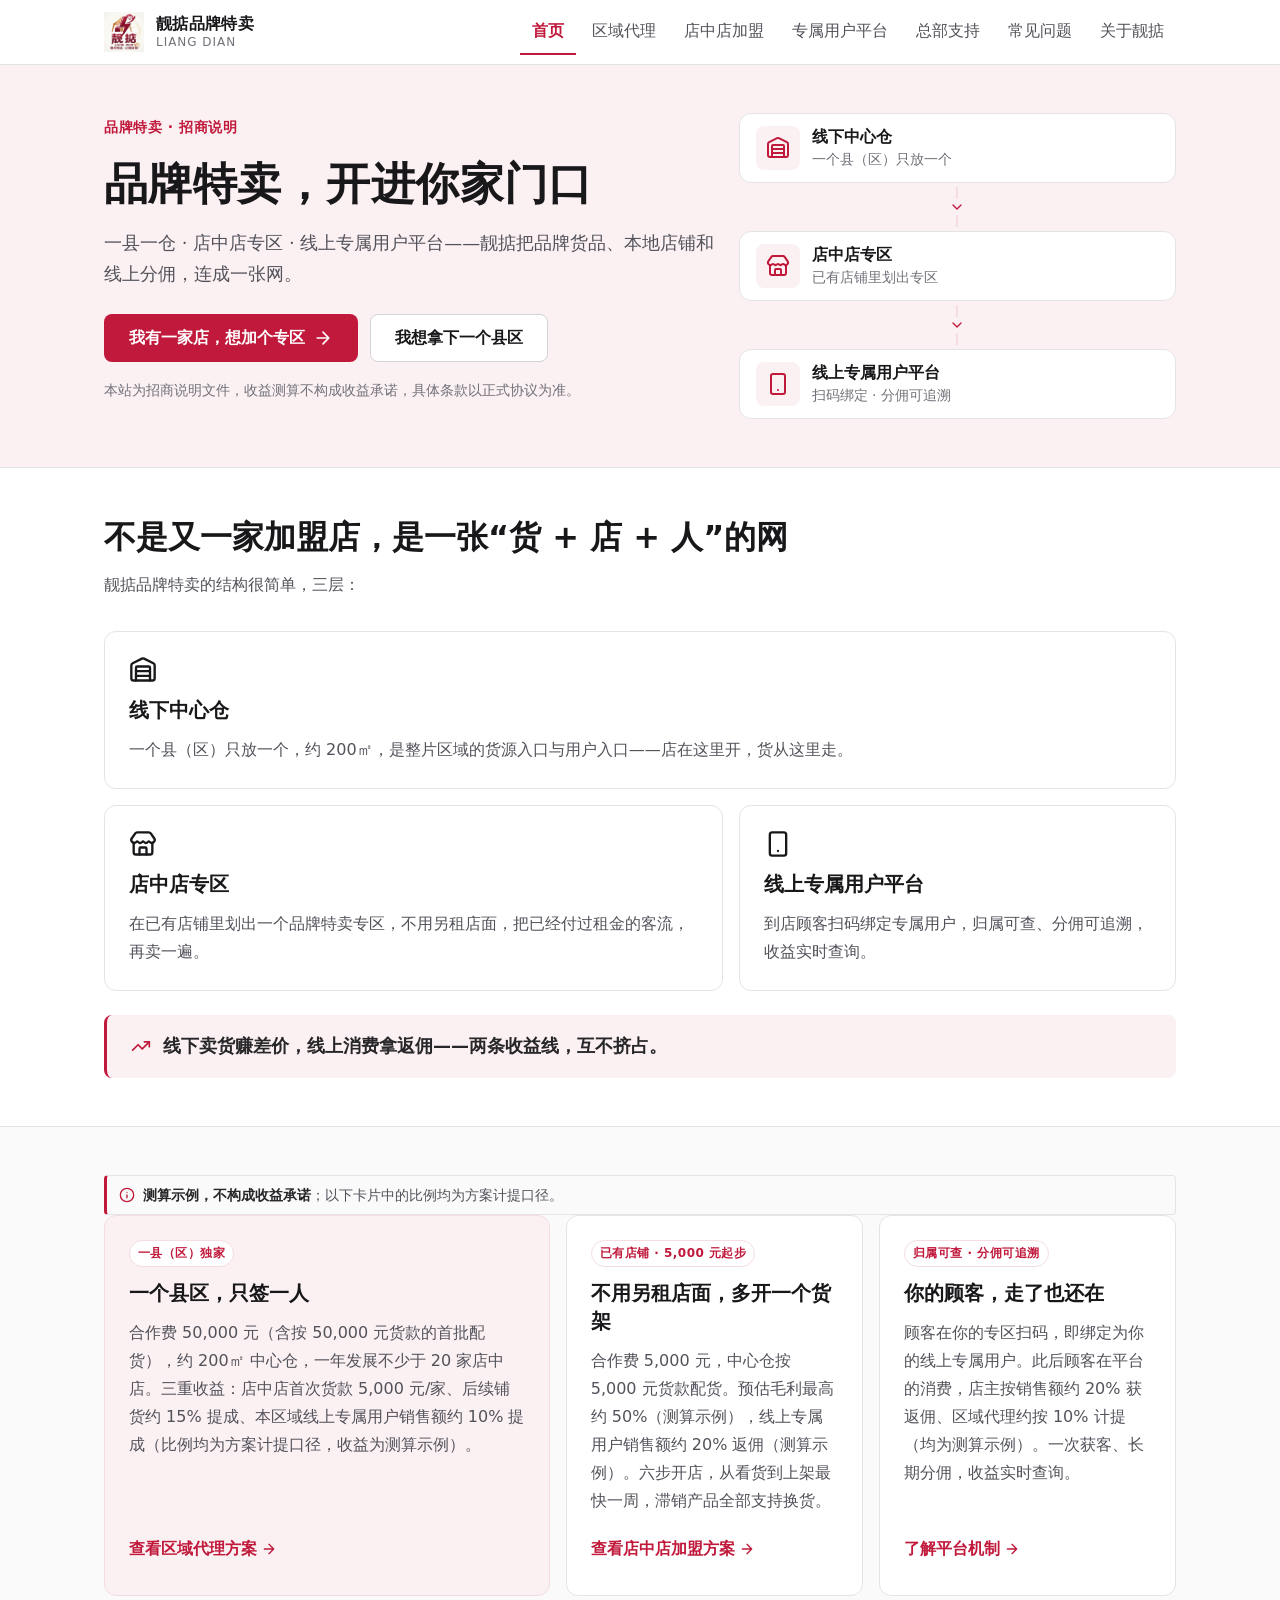
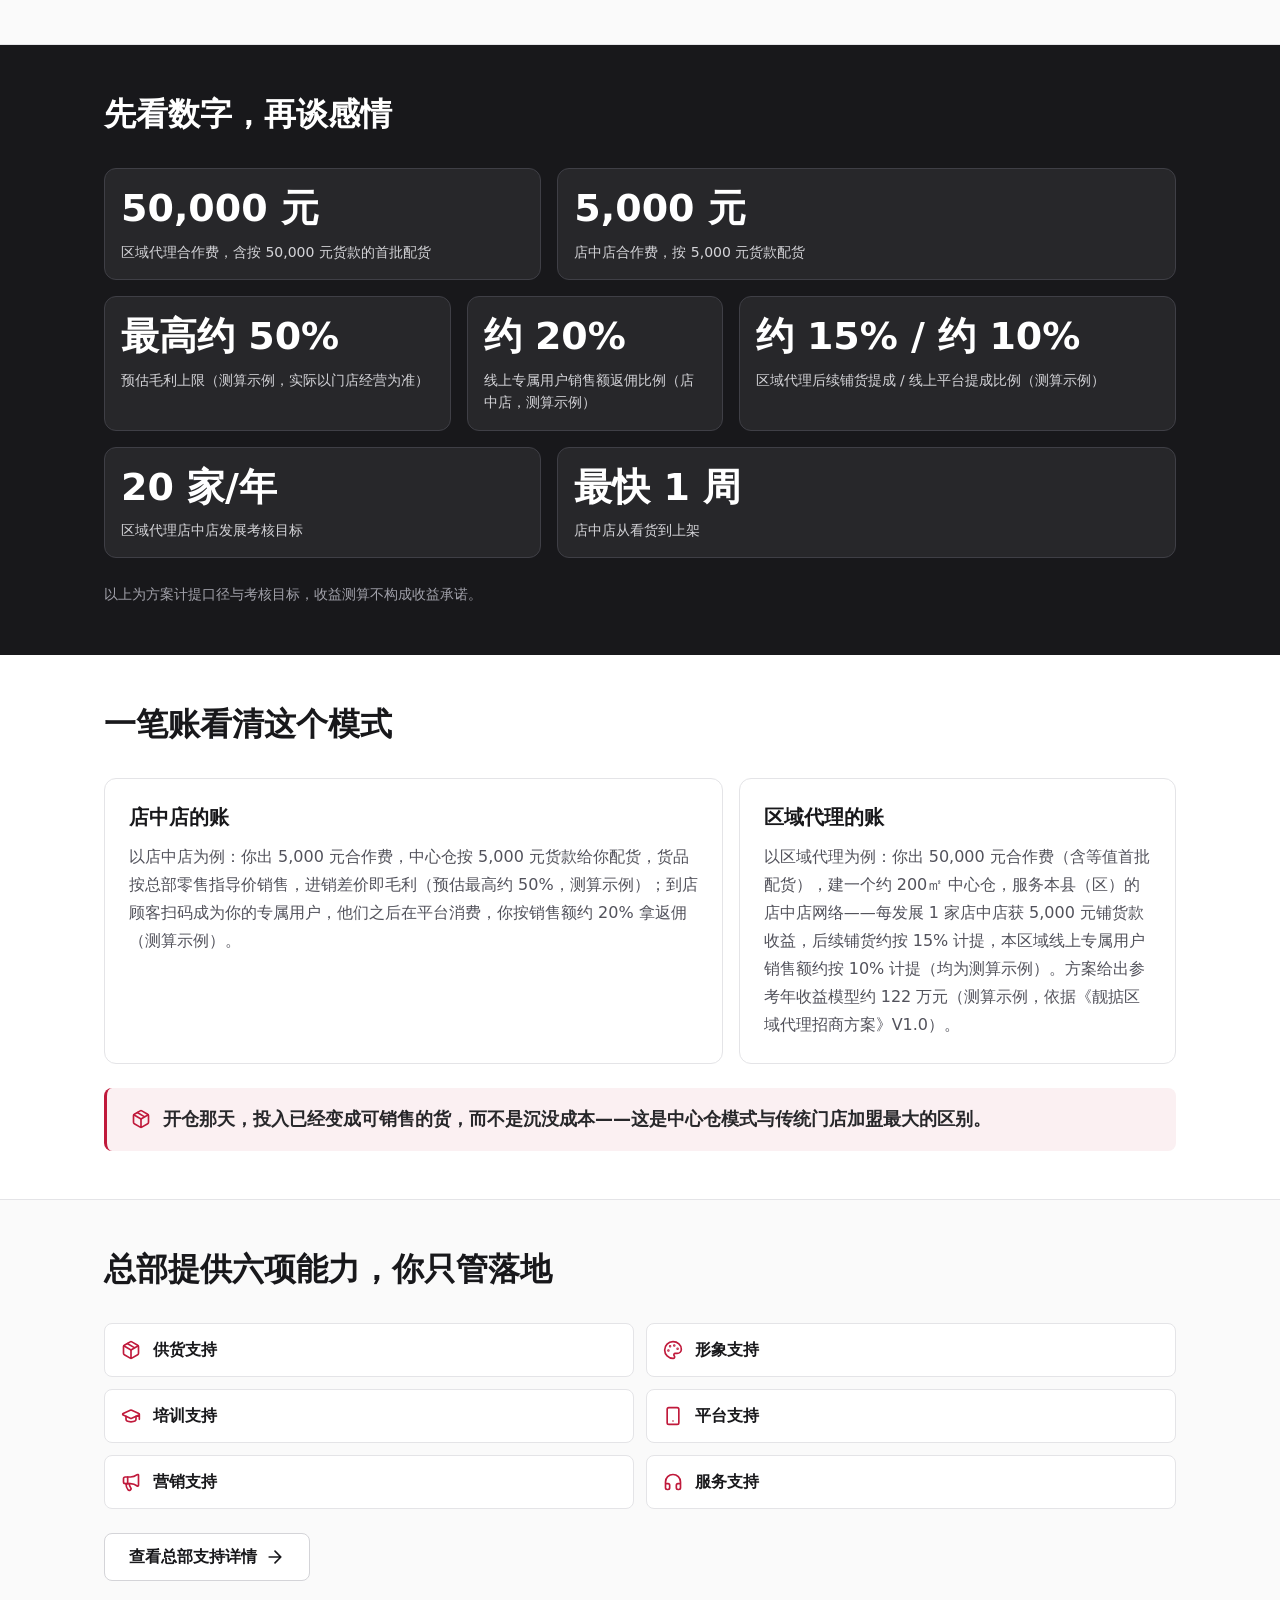
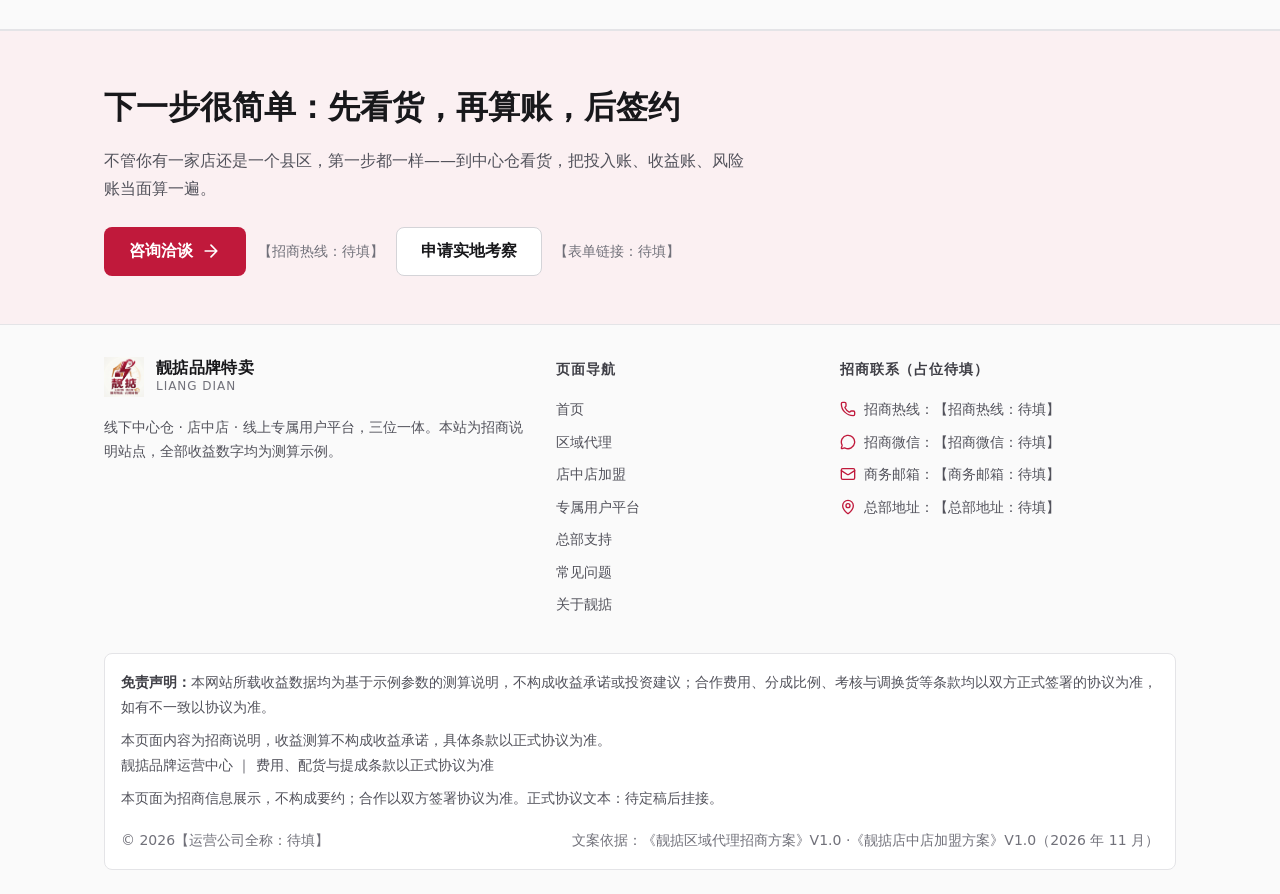
==== index.html @ 57e76e7b "deploy: 同步自 liangdian-website@f544bc77934366cd597bdea60eabd7ec3df91c23" ====
<!DOCTYPE html>
<html lang="zh-CN">
<head>
  <meta charset="UTF-8">
  <meta name="viewport" content="width=device-width, initial-scale=1.0">
  <title>靓掂品牌特卖招商官网｜区域代理 · 店中店加盟 · 线上专属用户平台</title>
  <meta name="description" content="靓掂品牌特卖，“线下中心仓 + 店中店 + 线上专属用户平台”三位一体。一县一仓区域代理（合作费 50,000 元含首批配货）与店中店专区加盟（5,000 元起步）双通道，顾客扫码绑定专属用户，归属可查、分佣可追溯。本站为招商说明，收益测算不构成承诺，条款以正式协议为准。">
  <meta name="theme-color" content="#C0193B">
  <link rel="icon" type="image/png" href="./assets/img/logo.png">
  <link rel="stylesheet" href="./assets/css/style.css">
</head>
<body>
  <a class="skip-link" href="#main">跳到主内容</a>

  <header class="site-header">
    <div class="container header-inner">
      <a class="brand" href="./index.html">
        <img src="./assets/img/logo.png" alt="靓掂品牌特卖标志" width="40" height="40">
        <span class="brand-name"><strong>靓掂品牌特卖</strong><span>LIANG DIAN</span></span>
      </a>
      <button class="nav-toggle" type="button" aria-expanded="false" aria-controls="site-nav">
        <svg class="icon icon-24 icon-menu" aria-hidden="true" focusable="false"><use href="#i-menu"></use></svg>
        <svg class="icon icon-24 icon-close" aria-hidden="true" focusable="false"><use href="#i-x"></use></svg>
        <span class="visually-hidden">打开菜单</span>
      </button>
      <nav class="site-nav" id="site-nav" aria-label="主导航">
        <ul>
          <li><a href="./index.html" aria-current="page">首页</a></li>
          <li><a href="./agent.html">区域代理</a></li>
          <li><a href="./store.html">店中店加盟</a></li>
          <li><a href="./platform.html">专属用户平台</a></li>
          <li><a href="./support.html">总部支持</a></li>
          <li><a href="./faq.html">常见问题</a></li>
          <li><a href="./about.html">关于靓掂</a></li>
        </ul>
      </nav>
    </div>
  </header>

  <!-- 本地图标 sprite（来源 lucide，经 Iconify API 下载至 assets/icons/，已内联以便 file:// 预览） -->
<svg xmlns="http://www.w3.org/2000/svg" class="svg-sprite" aria-hidden="true">
  <symbol id="i-arrow-right" viewBox="0 0 24 24"><path fill="none" stroke="currentColor" stroke-linecap="round" stroke-linejoin="round" stroke-width="2" d="M5 12h14m-7-7l7 7l-7 7"/></symbol>
  <symbol id="i-badge-check" viewBox="0 0 24 24"><g fill="none" stroke="currentColor" stroke-linecap="round" stroke-linejoin="round" stroke-width="2"><path d="M3.85 8.62a4 4 0 0 1 4.78-4.77a4 4 0 0 1 6.74 0a4 4 0 0 1 4.78 4.78a4 4 0 0 1 0 6.74a4 4 0 0 1-4.77 4.78a4 4 0 0 1-6.75 0a4 4 0 0 1-4.78-4.77a4 4 0 0 1 0-6.76"/><path d="m16 9l-5.5 5.5L8 12"/></g></symbol>
  <symbol id="i-building-2" viewBox="0 0 24 24"><g fill="none" stroke="currentColor" stroke-linecap="round" stroke-linejoin="round" stroke-width="2"><path d="M10 12h4m-4-4h4m0 13v-3a2 2 0 0 0-4 0v3"/><path d="M6 10H4a2 2 0 0 0-2 2v7a2 2 0 0 0 2 2h16a2 2 0 0 0 2-2V9a2 2 0 0 0-2-2h-2"/><path d="M6 21V5a2 2 0 0 1 2-2h8a2 2 0 0 1 2 2v16"/></g></symbol>
  <symbol id="i-calculator" viewBox="0 0 24 24"><g fill="none" stroke="currentColor" stroke-linecap="round" stroke-linejoin="round" stroke-width="2"><rect width="16" height="20" x="4" y="2" rx="2"/><path d="M8 6h8m0 8v4m0-8h.01M12 10h.01M8 10h.01M12 14h.01M8 14h.01M12 18h.01M8 18h.01"/></g></symbol>
  <symbol id="i-chart-line" viewBox="0 0 24 24"><g fill="none" stroke="currentColor" stroke-linecap="round" stroke-linejoin="round" stroke-width="2"><path d="M3 3v16a2 2 0 0 0 2 2h16"/><path d="m19 9l-5 5l-4-4l-3 3"/></g></symbol>
  <symbol id="i-check" viewBox="0 0 24 24"><path fill="none" stroke="currentColor" stroke-linecap="round" stroke-linejoin="round" stroke-width="2" d="M20 6L9 17l-5-5"/></symbol>
  <symbol id="i-chevron-down" viewBox="0 0 24 24"><path fill="none" stroke="currentColor" stroke-linecap="round" stroke-linejoin="round" stroke-width="2" d="m6 9l6 6l6-6"/></symbol>
  <symbol id="i-circle-alert" viewBox="0 0 24 24"><g fill="none" stroke="currentColor" stroke-linecap="round" stroke-linejoin="round" stroke-width="2"><circle cx="12" cy="12" r="10"/><path d="M12 8v4m0 4h.01"/></g></symbol>
  <symbol id="i-clock" viewBox="0 0 24 24"><g fill="none" stroke="currentColor" stroke-linecap="round" stroke-linejoin="round" stroke-width="2"><circle cx="12" cy="12" r="10"/><path d="M12 6v6l4 2"/></g></symbol>
  <symbol id="i-coins" viewBox="0 0 24 24"><g fill="none" stroke="currentColor" stroke-linecap="round" stroke-linejoin="round" stroke-width="2"><path d="M13.744 17.736a6 6 0 1 1-7.48-7.48M15 6h1v4"/><path d="m6.134 14.768l.866-.5l2 3.464"/><circle cx="16" cy="8" r="6"/></g></symbol>
  <symbol id="i-graduation-cap" viewBox="0 0 24 24"><g fill="none" stroke="currentColor" stroke-linecap="round" stroke-linejoin="round" stroke-width="2"><path d="M21.42 10.922a1 1 0 0 0-.019-1.838L12.83 5.18a2 2 0 0 0-1.66 0L2.6 9.08a1 1 0 0 0 0 1.832l8.57 3.908a2 2 0 0 0 1.66 0zM22 10v6"/><path d="M6 12.5V16a6 3 0 0 0 12 0v-3.5"/></g></symbol>
  <symbol id="i-headphones" viewBox="0 0 24 24"><path fill="none" stroke="currentColor" stroke-linecap="round" stroke-linejoin="round" stroke-width="2" d="M3 14h3a2 2 0 0 1 2 2v3a2 2 0 0 1-2 2H5a2 2 0 0 1-2-2v-7a9 9 0 0 1 18 0v7a2 2 0 0 1-2 2h-1a2 2 0 0 1-2-2v-3a2 2 0 0 1 2-2h3"/></symbol>
  <symbol id="i-info" viewBox="0 0 24 24"><g fill="none" stroke="currentColor" stroke-linecap="round" stroke-linejoin="round" stroke-width="2"><circle cx="12" cy="12" r="10"/><path d="M12 16v-4m0-4h.01"/></g></symbol>
  <symbol id="i-layout-template" viewBox="0 0 24 24"><g fill="none" stroke="currentColor" stroke-linecap="round" stroke-linejoin="round" stroke-width="2"><rect width="18" height="7" x="3" y="3" rx="1"/><rect width="9" height="7" x="3" y="14" rx="1"/><rect width="5" height="7" x="16" y="14" rx="1"/></g></symbol>
  <symbol id="i-list-checks" viewBox="0 0 24 24"><path fill="none" stroke="currentColor" stroke-linecap="round" stroke-linejoin="round" stroke-width="2" d="M13 5h8m-8 7h8m-8 7h8M3 17l2 2l4-4M3 7l2 2l4-4"/></symbol>
  <symbol id="i-mail" viewBox="0 0 24 24"><g fill="none" stroke="currentColor" stroke-linecap="round" stroke-linejoin="round" stroke-width="2"><path d="m22 7l-8.991 5.727a2 2 0 0 1-2.009 0L2 7"/><rect width="20" height="16" x="2" y="4" rx="2"/></g></symbol>
  <symbol id="i-map-pin" viewBox="0 0 24 24"><g fill="none" stroke="currentColor" stroke-linecap="round" stroke-linejoin="round" stroke-width="2"><path d="M20 10c0 4.993-5.539 10.193-7.399 11.799a1 1 0 0 1-1.202 0C9.539 20.193 4 14.993 4 10a8 8 0 0 1 16 0"/><circle cx="12" cy="10" r="3"/></g></symbol>
  <symbol id="i-megaphone" viewBox="0 0 24 24"><g fill="none" stroke="currentColor" stroke-linecap="round" stroke-linejoin="round" stroke-width="2"><path d="M11 6a13 13 0 0 0 8.4-2.8A1 1 0 0 1 21 4v12a1 1 0 0 1-1.6.8A13 13 0 0 0 11 14H5a2 2 0 0 1-2-2V8a2 2 0 0 1 2-2z"/><path d="M6 14a12 12 0 0 0 2.4 7.2a2 2 0 0 0 3.2-2.4A8 8 0 0 1 10 14M8 6v8"/></g></symbol>
  <symbol id="i-menu" viewBox="0 0 24 24"><path fill="none" stroke="currentColor" stroke-linecap="round" stroke-linejoin="round" stroke-width="2" d="M4 5h16M4 12h16M4 19h16"/></symbol>
  <symbol id="i-message-circle" viewBox="0 0 24 24"><path fill="none" stroke="currentColor" stroke-linecap="round" stroke-linejoin="round" stroke-width="2" d="M2.992 16.342a2 2 0 0 1 .094 1.167l-1.065 3.29a1 1 0 0 0 1.236 1.168l3.413-.998a2 2 0 0 1 1.099.092a10 10 0 1 0-4.777-4.719"/></symbol>
  <symbol id="i-package" viewBox="0 0 24 24"><g fill="none" stroke="currentColor" stroke-linecap="round" stroke-linejoin="round" stroke-width="2"><path d="M11 21.73a2 2 0 0 0 2 0l7-4A2 2 0 0 0 21 16V8a2 2 0 0 0-1-1.73l-7-4a2 2 0 0 0-2 0l-7 4A2 2 0 0 0 3 8v8a2 2 0 0 0 1 1.73zm1 .27V12"/><path d="M3.29 7L12 12l8.71-5M7.5 4.27l9 5.15"/></g></symbol>
  <symbol id="i-palette" viewBox="0 0 24 24"><g fill="none" stroke="currentColor" stroke-linecap="round" stroke-linejoin="round" stroke-width="2"><path d="M12 22a1 1 0 0 1 0-20a10 9 0 0 1 10 9a5 5 0 0 1-5 5h-2.25a1.75 1.75 0 0 0-1.4 2.8l.3.4a1.75 1.75 0 0 1-1.4 2.8z"/><circle cx="13.5" cy="6.5" r=".5" fill="currentColor"/><circle cx="17.5" cy="10.5" r=".5" fill="currentColor"/><circle cx="6.5" cy="12.5" r=".5" fill="currentColor"/><circle cx="8.5" cy="7.5" r=".5" fill="currentColor"/></g></symbol>
  <symbol id="i-phone" viewBox="0 0 24 24"><path fill="none" stroke="currentColor" stroke-linecap="round" stroke-linejoin="round" stroke-width="2" d="M13.832 16.568a1 1 0 0 0 1.213-.303l.355-.465A2 2 0 0 1 17 15h3a2 2 0 0 1 2 2v3a2 2 0 0 1-2 2A18 18 0 0 1 2 4a2 2 0 0 1 2-2h3a2 2 0 0 1 2 2v3a2 2 0 0 1-.8 1.6l-.468.351a1 1 0 0 0-.292 1.233a14 14 0 0 0 6.392 6.384"/></symbol>
  <symbol id="i-qr-code" viewBox="0 0 24 24"><g fill="none" stroke="currentColor" stroke-linecap="round" stroke-linejoin="round" stroke-width="2"><rect width="5" height="5" x="3" y="3" rx="1"/><rect width="5" height="5" x="16" y="3" rx="1"/><rect width="5" height="5" x="3" y="16" rx="1"/><path d="M21 16h-3a2 2 0 0 0-2 2v3m5 0v.01M12 7v3a2 2 0 0 1-2 2H7m-4 0h.01M12 3h.01M12 16v.01M16 12h1m4 0v.01M12 21v-1"/></g></symbol>
  <symbol id="i-refresh-cw" viewBox="0 0 24 24"><g fill="none" stroke="currentColor" stroke-linecap="round" stroke-linejoin="round" stroke-width="2"><path d="M3 12a9 9 0 0 1 9-9a9.75 9.75 0 0 1 6.74 2.74L21 8"/><path d="M21 3v5h-5m5 4a9 9 0 0 1-9 9a9.75 9.75 0 0 1-6.74-2.74L3 16"/><path d="M8 16H3v5"/></g></symbol>
  <symbol id="i-shield-alert" viewBox="0 0 24 24"><path fill="none" stroke="currentColor" stroke-linecap="round" stroke-linejoin="round" stroke-width="2" d="M20 13c0 5-3.5 7.5-7.66 8.95a1 1 0 0 1-.67-.01C7.5 20.5 4 18 4 13V6a1 1 0 0 1 1-1c2 0 4.5-1.2 6.24-2.72a1.17 1.17 0 0 1 1.52 0C14.51 3.81 17 5 19 5a1 1 0 0 1 1 1zm-8-5v4m0 4h.01"/></symbol>
  <symbol id="i-shield-check" viewBox="0 0 24 24"><g fill="none" stroke="currentColor" stroke-linecap="round" stroke-linejoin="round" stroke-width="2"><path d="M20 13c0 5-3.5 7.5-7.66 8.95a1 1 0 0 1-.67-.01C7.5 20.5 4 18 4 13V6a1 1 0 0 1 1-1c2 0 4.5-1.2 6.24-2.72a1.17 1.17 0 0 1 1.52 0C14.51 3.81 17 5 19 5a1 1 0 0 1 1 1z"/><path d="m9 12l2 2l4-4"/></g></symbol>
  <symbol id="i-smartphone" viewBox="0 0 24 24"><g fill="none" stroke="currentColor" stroke-linecap="round" stroke-linejoin="round" stroke-width="2"><rect width="14" height="20" x="5" y="2" rx="2" ry="2"/><path d="M12 18h.01"/></g></symbol>
  <symbol id="i-store" viewBox="0 0 24 24"><g fill="none" stroke="currentColor" stroke-linecap="round" stroke-linejoin="round" stroke-width="2"><path d="M15 21v-5a1 1 0 0 0-1-1h-4a1 1 0 0 0-1 1v5m8.774-10.69a1.12 1.12 0 0 0-1.549 0a2.5 2.5 0 0 1-3.451 0a1.12 1.12 0 0 0-1.548 0a2.5 2.5 0 0 1-3.452 0a1.12 1.12 0 0 0-1.549 0a2.5 2.5 0 0 1-3.77-3.248l2.889-4.184A2 2 0 0 1 7 2h10a2 2 0 0 1 1.653.873l2.895 4.192a2.5 2.5 0 0 1-3.774 3.244"/><path d="M4 10.95V19a2 2 0 0 0 2 2h12a2 2 0 0 0 2-2v-8.05"/></g></symbol>
  <symbol id="i-trending-up" viewBox="0 0 24 24"><g fill="none" stroke="currentColor" stroke-linecap="round" stroke-linejoin="round" stroke-width="2"><path d="M16 7h6v6"/><path d="m22 7l-8.5 8.5l-5-5L2 17"/></g></symbol>
  <symbol id="i-user-check" viewBox="0 0 24 24"><g fill="none" stroke="currentColor" stroke-linecap="round" stroke-linejoin="round" stroke-width="2"><path d="m16 11l2 2l4-4m-6 12v-2a4 4 0 0 0-4-4H6a4 4 0 0 0-4 4v2"/><circle cx="9" cy="7" r="4"/></g></symbol>
  <symbol id="i-wallet" viewBox="0 0 24 24"><g fill="none" stroke="currentColor" stroke-linecap="round" stroke-linejoin="round" stroke-width="2"><path d="M19 7V4a1 1 0 0 0-1-1H5a2 2 0 0 0 0 4h15a1 1 0 0 1 1 1v4h-3a2 2 0 0 0 0 4h3a1 1 0 0 0 1-1v-2a1 1 0 0 0-1-1"/><path d="M3 5v14a2 2 0 0 0 2 2h15a1 1 0 0 0 1-1v-4"/></g></symbol>
  <symbol id="i-warehouse" viewBox="0 0 24 24"><g fill="none" stroke="currentColor" stroke-linecap="round" stroke-linejoin="round" stroke-width="2"><path d="M18 21V10a1 1 0 0 0-1-1H7a1 1 0 0 0-1 1v11"/><path d="M22 19a2 2 0 0 1-2 2H4a2 2 0 0 1-2-2V8a2 2 0 0 1 1.132-1.803l7.95-3.974a2 2 0 0 1 1.837 0l7.948 3.974A2 2 0 0 1 22 8zM6 13h12M6 17h12"/></g></symbol>
  <symbol id="i-x" viewBox="0 0 24 24"><path fill="none" stroke="currentColor" stroke-linecap="round" stroke-linejoin="round" stroke-width="2" d="M18 6L6 18M6 6l12 12"/></symbol>
</svg>

  <main id="main">

    <!-- Hero -->
    <section class="hero">
      <div class="container grid-12">
        <div class="span-7">
          <p class="hero-kicker">品牌特卖 · 招商说明</p>
          <h1>品牌特卖，开进你家门口</h1>
          <p class="hero-lede">一县一仓 · 店中店专区 · 线上专属用户平台——靓掂把品牌货品、本地店铺和线上分佣，连成一张网。</p>
          <div class="hero-actions">
            <a class="btn btn-primary" href="./store.html">我有一家店，想加个专区
              <svg class="icon" aria-hidden="true" focusable="false"><use href="#i-arrow-right"></use></svg>
            </a>
            <a class="btn btn-secondary" href="./agent.html">我想拿下一个县区</a>
          </div>
          <p class="hero-note">本站为招商说明文件，收益测算不构成收益承诺，具体条款以正式协议为准。</p>
        </div>
        <div class="span-5 hero-visual" aria-hidden="true">
          <div class="flow-card">
            <span class="flow-icon"><svg class="icon icon-24" focusable="false"><use href="#i-warehouse"></use></svg></span>
            <div><strong>线下中心仓</strong><small>一个县（区）只放一个</small></div>
          </div>
          <span class="flow-link"><span class="flow-line"></span><svg class="icon icon-16" focusable="false"><use href="#i-chevron-down"></use></svg><span class="flow-line"></span></span>
          <div class="flow-card">
            <span class="flow-icon"><svg class="icon icon-24" focusable="false"><use href="#i-store"></use></svg></span>
            <div><strong>店中店专区</strong><small>已有店铺里划出专区</small></div>
          </div>
          <span class="flow-link"><span class="flow-line"></span><svg class="icon icon-16" focusable="false"><use href="#i-chevron-down"></use></svg><span class="flow-line"></span></span>
          <div class="flow-card">
            <span class="flow-icon"><svg class="icon icon-24" focusable="false"><use href="#i-smartphone"></use></svg></span>
            <div><strong>线上专属用户平台</strong><small>扫码绑定 · 分佣可追溯</small></div>
          </div>
        </div>
      </div>
    </section>

    <!-- Section 1：三种角色，一张网 -->
    <section class="section">
      <div class="container">
        <div class="section-head reveal">
          <h2>不是又一家加盟店，是一张“货 + 店 + 人”的网</h2>
          <p class="lede">靓掂品牌特卖的结构很简单，三层：</p>
        </div>
        <div class="grid-12">
          <div class="span-12 card reveal">
            <svg class="icon icon-28" aria-hidden="true" focusable="false" class="icon icon-28 icon-brand"><use href="#i-warehouse"></use></svg>
            <h3>线下中心仓</h3>
            <p>一个县（区）只放一个，约 200㎡，是整片区域的货源入口与用户入口——店在这里开，货从这里走。</p>
          </div>
          <div class="span-7 card reveal">
            <svg class="icon icon-28" aria-hidden="true" focusable="false" class="icon icon-28 icon-brand"><use href="#i-store"></use></svg>
            <h3>店中店专区</h3>
            <p>在已有店铺里划出一个品牌特卖专区，不用另租店面，把已经付过租金的客流，再卖一遍。</p>
          </div>
          <div class="span-5 card reveal">
            <svg class="icon icon-28" aria-hidden="true" focusable="false" class="icon icon-28 icon-brand"><use href="#i-smartphone"></use></svg>
            <h3>线上专属用户平台</h3>
            <p>到店顾客扫码绑定专属用户，归属可查、分佣可追溯，收益实时查询。</p>
          </div>
        </div>
        <div class="callout reveal mt-6">
          <svg class="icon" aria-hidden="true" focusable="false"><use href="#i-trending-up"></use></svg>
          线下卖货赚差价，线上消费拿返佣——两条收益线，互不挤占。
        </div>
      </div>
    </section>

    <!-- Section 2：三大业务入口卡片 -->
    <section class="section section-alt" aria-label="三大业务入口">
      <div class="container">
        <div class="compliance-note reveal" class="mb-4">
          <svg class="icon" aria-hidden="true" focusable="false"><use href="#i-info"></use></svg>
          <span><strong>测算示例，不构成收益承诺</strong>；以下卡片中的比例均为方案计提口径。</span>
        </div>
        <div class="card-grid grid-3a">
          <div class="card card-featured reveal">
            <span class="card-tag">一县（区）独家</span>
            <h3>一个县区，只签一人</h3>
            <p>合作费 50,000 元（含按 50,000 元货款的首批配货），约 200㎡ 中心仓，一年发展不少于 20 家店中店。三重收益：店中店首次货款 5,000 元/家、后续铺货约 15% 提成、本区域线上专属用户销售额约 10% 提成（比例均为方案计提口径，收益为测算示例）。</p>
            <a class="btn-text" href="./agent.html">查看区域代理方案
              <svg class="icon icon-16" aria-hidden="true" focusable="false"><use href="#i-arrow-right"></use></svg>
            </a>
          </div>
          <div class="card reveal">
            <span class="card-tag">已有店铺 · 5,000 元起步</span>
            <h3>不用另租店面，多开一个货架</h3>
            <p>合作费 5,000 元，中心仓按 5,000 元货款配货。预估毛利最高约 50%（测算示例），线上专属用户销售额约 20% 返佣（测算示例）。六步开店，从看货到上架最快一周，滞销产品全部支持换货。</p>
            <a class="btn-text" href="./store.html">查看店中店加盟方案
              <svg class="icon icon-16" aria-hidden="true" focusable="false"><use href="#i-arrow-right"></use></svg>
            </a>
          </div>
          <div class="card reveal">
            <span class="card-tag">归属可查 · 分佣可追溯</span>
            <h3>你的顾客，走了也还在</h3>
            <p>顾客在你的专区扫码，即绑定为你的线上专属用户。此后顾客在平台的消费，店主按销售额约 20% 获返佣、区域代理约按 10% 计提（均为测算示例）。一次获客、长期分佣，收益实时查询。</p>
            <a class="btn-text" href="./platform.html">了解平台机制
              <svg class="icon icon-16" aria-hidden="true" focusable="false"><use href="#i-arrow-right"></use></svg>
            </a>
          </div>
        </div>
      </div>
    </section>

    <!-- Section 3：核心数字带 -->
    <section class="stat-band" aria-label="核心数字">
      <div class="container">
        <div class="section-head reveal">
          <h2>先看数字，再谈感情</h2>
        </div>
        <div class="grid-12">
          <div class="span-5 stat-item reveal">
            <p class="stat-num">50,000 元</p>
            <p class="stat-desc">区域代理合作费，含按 50,000 元货款的首批配货</p>
          </div>
          <div class="span-7 stat-item reveal">
            <p class="stat-num">5,000 元</p>
            <p class="stat-desc">店中店合作费，按 5,000 元货款配货</p>
          </div>
          <div class="span-4 stat-item reveal">
            <p class="stat-num">最高约 50%</p>
            <p class="stat-desc">预估毛利上限（测算示例，实际以门店经营为准）</p>
          </div>
          <div class="span-3 stat-item reveal">
            <p class="stat-num">约 20%</p>
            <p class="stat-desc">线上专属用户销售额返佣比例（店中店，测算示例）</p>
          </div>
          <div class="span-5 stat-item reveal">
            <p class="stat-num">约 15% / 约 10%</p>
            <p class="stat-desc">区域代理后续铺货提成 / 线上平台提成比例（测算示例）</p>
          </div>
          <div class="span-5 stat-item reveal">
            <p class="stat-num">20 家/年</p>
            <p class="stat-desc">区域代理店中店发展考核目标</p>
          </div>
          <div class="span-7 stat-item reveal">
            <p class="stat-num">最快 1 周</p>
            <p class="stat-desc">店中店从看货到上架</p>
          </div>
        </div>
        <p class="stat-band-foot">以上为方案计提口径与考核目标，收益测算不构成收益承诺。</p>
      </div>
    </section>

    <!-- Section 4：模式简介 -->
    <section class="section">
      <div class="container">
        <div class="section-head reveal">
          <h2>一笔账看清这个模式</h2>
        </div>
        <div class="grid-12">
          <div class="span-7 card reveal">
            <h3>店中店的账</h3>
            <p>以店中店为例：你出 5,000 元合作费，中心仓按 5,000 元货款给你配货，货品按总部零售指导价销售，进销差价即毛利（预估最高约 50%，测算示例）；到店顾客扫码成为你的专属用户，他们之后在平台消费，你按销售额约 20% 拿返佣（测算示例）。</p>
          </div>
          <div class="span-5 card reveal">
            <h3>区域代理的账</h3>
            <p>以区域代理为例：你出 50,000 元合作费（含等值首批配货），建一个约 200㎡ 中心仓，服务本县（区）的店中店网络——每发展 1 家店中店获 5,000 元铺货款收益，后续铺货约按 15% 计提，本区域线上专属用户销售额约按 10% 计提（均为测算示例）。方案给出参考年收益模型约 122 万元（测算示例，依据《靓掂区域代理招商方案》V1.0）。</p>
          </div>
        </div>
        <div class="callout reveal mt-6">
          <svg class="icon" aria-hidden="true" focusable="false"><use href="#i-package"></use></svg>
          开仓那天，投入已经变成可销售的货，而不是沉没成本——这是中心仓模式与传统门店加盟最大的区别。
        </div>
      </div>
    </section>

    <!-- Section 5：总部支持概览 -->
    <section class="section section-alt">
      <div class="container">
        <div class="section-head reveal">
          <h2>总部提供六项能力，你只管落地</h2>
        </div>
        <ul class="support-chip-grid reveal" class="chips-narrow">
          <li class="support-chip"><svg class="icon" aria-hidden="true" focusable="false"><use href="#i-package"></use></svg>供货支持</li>
          <li class="support-chip"><svg class="icon" aria-hidden="true" focusable="false"><use href="#i-palette"></use></svg>形象支持</li>
          <li class="support-chip"><svg class="icon" aria-hidden="true" focusable="false"><use href="#i-graduation-cap"></use></svg>培训支持</li>
          <li class="support-chip"><svg class="icon" aria-hidden="true" focusable="false"><use href="#i-smartphone"></use></svg>平台支持</li>
          <li class="support-chip"><svg class="icon" aria-hidden="true" focusable="false"><use href="#i-megaphone"></use></svg>营销支持</li>
          <li class="support-chip"><svg class="icon" aria-hidden="true" focusable="false"><use href="#i-headphones"></use></svg>服务支持</li>
        </ul>
        <div class="hero-actions reveal">
          <a class="btn btn-secondary" href="./support.html">查看总部支持详情
            <svg class="icon" aria-hidden="true" focusable="false"><use href="#i-arrow-right"></use></svg>
          </a>
        </div>
      </div>
    </section>

    <!-- Section 6：底部 CTA -->
    <section class="cta-band">
      <div class="container">
        <h2 class="reveal">下一步很简单：先看货，再算账，后签约</h2>
        <p class="reveal">不管你有一家店还是一个县区，第一步都一样——到中心仓看货，把投入账、收益账、风险账当面算一遍。</p>
        <div class="hero-actions reveal">
          <a class="btn btn-primary" href="./about.html#consult">咨询洽谈
            <svg class="icon" aria-hidden="true" focusable="false"><use href="#i-arrow-right"></use></svg>
          </a>
          <span class="cta-note">【招商热线：待填】</span>
          <a class="btn btn-secondary" href="./about.html#consult">申请实地考察</a>
          <span class="cta-note">【表单链接：待填】</span>
        </div>
      </div>
    </section>

  </main>

  <footer class="site-footer">
    <div class="container">
      <div class="footer-grid">
        <div class="footer-brand">
          <a class="brand" href="./index.html">
            <img src="./assets/img/logo.png" alt="靓掂品牌特卖标志" width="40" height="40">
            <span class="brand-name"><strong>靓掂品牌特卖</strong><span>LIANG DIAN</span></span>
          </a>
          <p>线下中心仓 · 店中店 · 线上专属用户平台，三位一体。本站为招商说明站点，全部收益数字均为测算示例。</p>
        </div>
        <nav class="footer-col" aria-label="页脚导航">
          <h3>页面导航</h3>
          <ul>
            <li><a href="./index.html">首页</a></li>
            <li><a href="./agent.html">区域代理</a></li>
            <li><a href="./store.html">店中店加盟</a></li>
            <li><a href="./platform.html">专属用户平台</a></li>
            <li><a href="./support.html">总部支持</a></li>
            <li><a href="./faq.html">常见问题</a></li>
            <li><a href="./about.html">关于靓掂</a></li>
          </ul>
        </nav>
        <div class="footer-col">
          <h3>招商联系（占位待填）</h3>
          <ul class="footer-contact">
            <li><svg class="icon" aria-hidden="true" focusable="false"><use href="#i-phone"></use></svg>招商热线：【招商热线：待填】</li>
            <li><svg class="icon" aria-hidden="true" focusable="false"><use href="#i-message-circle"></use></svg>招商微信：【招商微信：待填】</li>
            <li><svg class="icon" aria-hidden="true" focusable="false"><use href="#i-mail"></use></svg>商务邮箱：【商务邮箱：待填】</li>
            <li><svg class="icon" aria-hidden="true" focusable="false"><use href="#i-map-pin"></use></svg>总部地址：【总部地址：待填】</li>
          </ul>
        </div>
      </div>
      <div class="footer-legal">
        <p><strong>免责声明：</strong>本网站所载收益数据均为基于示例参数的测算说明，不构成收益承诺或投资建议；合作费用、分成比例、考核与调换货等条款均以双方正式签署的协议为准，如有不一致以协议为准。</p>
        <p class="legal-line">本页面内容为招商说明，收益测算不构成收益承诺，具体条款以正式协议为准。<br>靓掂品牌运营中心 ｜ 费用、配货与提成条款以正式协议为准</p>
        <p class="legal-line">本页面为招商信息展示，不构成要约；合作以双方签署协议为准。正式协议文本：待定稿后挂接。</p>
        <div class="footer-copyright">
          <span>© 2026【运营公司全称：待填】</span>
          <span>文案依据：《靓掂区域代理招商方案》V1.0 ·《靓掂店中店加盟方案》V1.0（2026 年 11 月）</span>
        </div>
      </div>
    </div>
  </footer>

  <script src="./assets/js/main.js"></script>
</body>
</html>
<!-- deploy-loop-test: 自动部署闭环验证 2026-11-24 -->
---- assets/css/style.css ----
/* ============================================================
   靓掂品牌特卖 · 招商官网全站样式
   设计系统：中性暖灰 + 单一品牌强调色（取自 logo 品牌红）
   规则：4px 网格间距 / 细边框替代阴影 / 统一圆角阶梯 / 正文 16px
   ============================================================ */

/* ---------- 1. Design Tokens ---------- */
:root {
  /* 品牌色（取自 logo：深红主色 + 橙金仅存在于 logo 图形中，UI 不使用） */
  --brand: #C0193B;        /* 品牌红：白底对比 5.6:1 */
  --brand-dark: #9E1430;   /* hover / focus */
  --brand-deep: #7C0F25;   /* active 按压 */
  --brand-tint: #FBF0F2;   /* 浅红底 */
  --brand-tint-2: #F3DDE2; /* 浅红边框 */

  /* 中性灰 */
  --gray-50: #FAFAFA;
  --gray-100: #F4F4F5;
  --gray-200: #E4E4E7;
  --gray-300: #D4D4D8;
  --gray-400: #A1A1AA;     /* 仅限辅助说明 / 深底上的文字 */
  --gray-500: #71717A;     /* 浅底小字下限（4.8:1） */
  --gray-600: #52525B;     /* 次要正文 */
  --gray-700: #3F3F46;
  --gray-800: #27272A;
  --gray-900: #18181B;     /* 主文字 */

  /* 语义 */
  --text: var(--gray-900);
  --text-2: var(--gray-600);
  --text-3: var(--gray-500);
  --bg: #FFFFFF;
  --bg-alt: var(--gray-50);
  --danger: #B3261E;       /* 表单校验错误 */
  --danger-tint: #FBEEED;

  /* 字体：系统中文字体栈（无外链字体） */
  --font-sans: "PingFang SC", "Hiragino Sans GB", "Microsoft YaHei",
    "Noto Sans SC", "Source Han Sans CN", system-ui, -apple-system,
    "Segoe UI", Roboto, "Helvetica Neue", Arial, sans-serif;

  /* 字号阶梯（正文 16px 起；12px 仅用于徽标/标签） */
  --fs-caption: 12px;
  --fs-sm: 14px;
  --fs-base: 16px;
  --fs-lead: 18px;
  --fs-h3: 20px;
  --fs-h2: clamp(24px, 3.2vw, 32px);
  --fs-h1: clamp(30px, 5vw, 44px);
  --fs-num: clamp(26px, 3.6vw, 38px);

  /* 间距阶梯（4px 网格：4/8/12/16/24/32/48） */
  --sp-1: 4px;
  --sp-2: 8px;
  --sp-3: 12px;
  --sp-4: 16px;
  --sp-6: 24px;
  --sp-8: 32px;
  --sp-12: 48px;

  /* 圆角阶梯 */
  --r-sm: 4px;
  --r-md: 8px;
  --r-lg: 12px;
  --r-xl: 16px;

  /* 边框 */
  --border: 1px solid var(--gray-200);
  --border-strong: 1px solid var(--gray-300);

  /* 层级 */
  --z-nav: 50;
  --z-panel: 40;

  /* 动效 */
  --t-fast: 150ms ease;
  --t-base: 220ms ease;
}

/* ---------- 2. Reset / Base ---------- */
*,
*::before,
*::after {
  box-sizing: border-box;
}

html {
  -webkit-text-size-adjust: 100%;
  scroll-behavior: smooth;
}

body {
  margin: 0;
  font-family: var(--font-sans);
  font-size: var(--fs-base);
  line-height: 1.75;
  color: var(--text);
  background: var(--bg);
}

h1, h2, h3, h4, p, ul, ol, dl, dd, figure, blockquote {
  margin: 0;
}

ul, ol {
  padding: 0;
  list-style: none;
}

img {
  max-width: 100%;
  display: block;
}

a {
  color: var(--brand);
  text-decoration: none;
  transition: color var(--t-fast), border-color var(--t-fast), background-color var(--t-fast);
}

a:hover {
  color: var(--brand-dark);
}

button {
  font-family: inherit;
}

table {
  border-collapse: collapse;
}

:focus-visible {
  outline: 2px solid var(--brand-dark);
  outline-offset: 2px;
}

::selection {
  background: var(--brand-tint-2);
  color: var(--brand-deep);
}

/* ---------- 3. Utilities ---------- */
.container {
  max-width: 1120px;
  margin-inline: auto;
  padding-inline: clamp(16px, 4vw, 24px);
}

.visually-hidden {
  position: absolute;
  width: 1px;
  height: 1px;
  padding: 0;
  margin: -1px;
  overflow: hidden;
  clip: rect(0 0 0 0);
  white-space: nowrap;
  border: 0;
}

.skip-link {
  position: absolute;
  left: var(--sp-4);
  top: -48px;
  z-index: calc(var(--z-nav) + 1);
  padding: var(--sp-2) var(--sp-4);
  background: var(--brand);
  color: #fff;
  border-radius: var(--r-sm);
  font-size: var(--fs-sm);
  transition: top var(--t-fast);
}

.skip-link:focus {
  top: var(--sp-2);
  color: #fff;
}

.grid-12 {
  display: grid;
  grid-template-columns: repeat(12, 1fr);
  gap: var(--sp-4);
}

.span-3 { grid-column: span 3; }
.span-4 { grid-column: span 4; }
.span-5 { grid-column: span 5; }
.span-7 { grid-column: span 7; }
.span-8 { grid-column: span 8; }
.span-12 { grid-column: span 12; }

.icon {
  width: 20px;
  height: 20px;
  flex: none;
}

.icon-16 { width: 16px; height: 16px; }
.icon-24 { width: 24px; height: 24px; }
.icon-28 { width: 28px; height: 28px; }

.num {
  font-variant-numeric: tabular-nums;
}

.icon-brand { color: var(--brand); }
.mt-2 { margin-top: var(--sp-2); }
.mt-3 { margin-top: var(--sp-3); }
.mt-4 { margin-top: var(--sp-4); }
.mt-6 { margin-top: var(--sp-6); }
.mb-4 { margin-bottom: var(--sp-4); }
.mb-6 { margin-bottom: var(--sp-6); }

/* ---------- 4. Header / Nav ---------- */
.site-header {
  position: sticky;
  top: 0;
  z-index: var(--z-nav);
  background: var(--bg);
  border-bottom: var(--border);
}

.header-inner {
  display: flex;
  align-items: center;
  justify-content: space-between;
  gap: var(--sp-4);
  min-height: 64px;
}

.brand {
  display: inline-flex;
  align-items: center;
  gap: var(--sp-3);
  color: var(--text);
}

.brand:hover { color: var(--text); }

.brand img {
  width: 40px;
  height: 40px;
  object-fit: contain;
}

.brand-name {
  display: flex;
  flex-direction: column;
  line-height: 1.3;
}

.brand-name strong {
  font-size: var(--fs-base);
  font-weight: 700;
  letter-spacing: 0.02em;
}

.brand-name span {
  font-size: var(--fs-caption);
  color: var(--text-3);
  letter-spacing: 0.08em;
}

.site-nav ul {
  display: flex;
  align-items: center;
  gap: var(--sp-1);
}

.site-nav a {
  display: block;
  padding: var(--sp-2) var(--sp-3);
  font-size: var(--fs-base);
  color: var(--text-2);
  border-radius: var(--r-sm);
  border-bottom: 2px solid transparent;
}

.site-nav a:hover {
  color: var(--brand);
  background: var(--brand-tint);
}

.site-nav a[aria-current="page"] {
  color: var(--brand);
  font-weight: 600;
  border-bottom-color: var(--brand);
  background: transparent;
  border-radius: var(--r-sm) var(--r-sm) 0 0;
}

.nav-toggle {
  display: none;
  align-items: center;
  justify-content: center;
  width: 44px;
  height: 44px;
  padding: 0;
  border: var(--border-strong);
  border-radius: var(--r-sm);
  background: var(--bg);
  color: var(--text);
  cursor: pointer;
}

.nav-toggle:hover {
  border-color: var(--brand);
  color: var(--brand);
}

.nav-toggle .icon-close { display: none; }

.nav-toggle[aria-expanded="true"] .icon-menu { display: none; }
.nav-toggle[aria-expanded="true"] .icon-close { display: block; }

/* ---------- 5. Hero ---------- */
.hero {
  background: var(--brand-tint);
  border-bottom: var(--border);
  padding-block: var(--sp-12);
}

.hero-kicker {
  display: inline-flex;
  align-items: center;
  gap: var(--sp-2);
  font-size: var(--fs-sm);
  font-weight: 600;
  color: var(--brand);
  letter-spacing: 0.04em;
  margin-bottom: var(--sp-4);
}

.hero h1 {
  font-size: var(--fs-h1);
  font-weight: 800;
  line-height: 1.25;
  letter-spacing: 0.01em;
  max-width: 22em;
}

.hero-lede {
  margin-top: var(--sp-4);
  font-size: var(--fs-lead);
  color: var(--text-2);
  max-width: 36em;
}

.hero-actions {
  display: flex;
  flex-wrap: wrap;
  align-items: center;
  gap: var(--sp-3);
  margin-top: var(--sp-6);
}

.hero-note {
  margin-top: var(--sp-4);
  font-size: var(--fs-sm);
  color: var(--text-3);
}

/* Hero 右侧：角色链路示意（纯 CSS，非截图） */
.hero-visual {
  display: flex;
  flex-direction: column;
  justify-content: center;
  gap: 0;
}

.flow-card {
  display: flex;
  align-items: center;
  gap: var(--sp-3);
  padding: var(--sp-3) var(--sp-4);
  background: var(--bg);
  border: var(--border);
  border-radius: var(--r-lg);
}

.flow-card .flow-icon {
  display: flex;
  align-items: center;
  justify-content: center;
  width: 44px;
  height: 44px;
  flex: none;
  background: var(--brand-tint);
  color: var(--brand);
  border-radius: var(--r-md);
}

.flow-card strong {
  display: block;
  font-size: var(--fs-base);
  line-height: 1.4;
}

.flow-card small {
  display: block;
  font-size: var(--fs-sm);
  color: var(--text-3);
  line-height: 1.5;
}

.flow-link {
  align-self: center;
  display: flex;
  flex-direction: column;
  align-items: center;
  color: var(--brand);
  padding: var(--sp-1) 0;
}

.flow-link .flow-line {
  width: 2px;
  height: 12px;
  background: var(--brand-tint-2);
}

/* ---------- 6. Buttons ---------- */
.btn {
  display: inline-flex;
  align-items: center;
  justify-content: center;
  gap: var(--sp-2);
  min-height: 44px;
  padding: var(--sp-3) var(--sp-6);
  border: 1px solid transparent;
  border-radius: var(--r-md);
  font-size: var(--fs-base);
  font-weight: 600;
  line-height: 1.4;
  cursor: pointer;
  text-align: center;
  transition: background-color var(--t-fast), border-color var(--t-fast), color var(--t-fast);
}

.btn .icon { transition: transform var(--t-fast); }

.btn-primary {
  background: var(--brand);
  color: #fff;
}

.btn-primary:hover {
  background: var(--brand-dark);
  color: #fff;
}

.btn-primary:active {
  background: var(--brand-deep);
  color: #fff;
}

.btn-primary:hover .icon { transform: translateX(3px); }

.btn-secondary {
  background: var(--bg);
  color: var(--text);
  border-color: var(--gray-300);
}

.btn-secondary:hover {
  border-color: var(--brand);
  color: var(--brand);
}

.btn-secondary:active {
  background: var(--gray-100);
  border-color: var(--brand-dark);
  color: var(--brand-dark);
}

.btn-text {
  display: inline-flex;
  align-items: center;
  gap: var(--sp-1);
  min-height: 44px;
  padding: var(--sp-2) 0;
  font-size: var(--fs-base);
  font-weight: 600;
  color: var(--brand);
}

.btn-text .icon { transition: transform var(--t-fast); }
.btn-text:hover .icon { transform: translateX(3px); }

.btn[disabled],
.btn.is-disabled {
  opacity: 0.5;
  cursor: not-allowed;
}

.btn.is-loading {
  position: relative;
  color: transparent !important;
  pointer-events: none;
}

.btn.is-loading::after {
  content: "";
  position: absolute;
  width: 18px;
  height: 18px;
  border: 2px solid rgba(255, 255, 255, 0.45);
  border-top-color: #fff;
  border-radius: 50%;
  animation: btn-spin 700ms linear infinite;
}

@keyframes btn-spin {
  to { transform: rotate(360deg); }
}

.cta-note {
  font-size: var(--fs-sm);
  color: var(--text-3);
}

/* ---------- 7. Sections ---------- */
.section {
  padding-block: var(--sp-12);
}

.section-alt {
  background: var(--bg-alt);
  border-top: var(--border);
  border-bottom: var(--border);
}

.section-head {
  max-width: 46em;
  margin-bottom: var(--sp-8);
}

.section-head h2,
.section-head h1 {
  font-size: var(--fs-h2);
  font-weight: 700;
  line-height: 1.35;
}

.section-head .lede {
  margin-top: var(--sp-3);
  font-size: var(--fs-base);
  color: var(--text-2);
}

.section-head .must-read {
  margin-top: var(--sp-4);
  padding: var(--sp-3) var(--sp-4);
  font-size: var(--fs-sm);
  color: var(--text-2);
  background: var(--brand-tint);
  border-left: 3px solid var(--brand);
  border-radius: var(--r-sm);
}

.prose {
  max-width: 46em;
  color: var(--text);
}

.prose p + p {
  margin-top: var(--sp-4);
}

.prose strong {
  color: var(--text);
}

/* 强调条（品牌金句） */
.callout {
  display: flex;
  gap: var(--sp-3);
  align-items: flex-start;
  padding: var(--sp-4) var(--sp-6);
  background: var(--brand-tint);
  border-left: 3px solid var(--brand);
  border-radius: var(--r-md);
  font-size: var(--fs-lead);
  font-weight: 600;
  line-height: 1.7;
  color: var(--gray-800);
}

.callout .icon {
  color: var(--brand);
  margin-top: 5px;
}

/* 合规就近标注 */
.compliance-note {
  display: flex;
  align-items: flex-start;
  gap: var(--sp-2);
  padding: var(--sp-2) var(--sp-3);
  font-size: var(--fs-sm);
  color: var(--text-2);
  background: var(--gray-50);
  border: var(--border);
  border-left: 3px solid var(--brand);
  border-radius: var(--r-sm);
  line-height: 1.6;
}

.compliance-note .icon {
  width: 16px;
  height: 16px;
  color: var(--brand);
  margin-top: 3px;
}

.compliance-note strong {
  color: var(--gray-800);
}

/* ---------- 8. Cards ---------- */
.card-grid {
  display: grid;
  gap: var(--sp-4);
}

.grid-3a {
  grid-template-columns: 1.5fr 1fr 1fr;
}

.grid-2a {
  grid-template-columns: 7fr 5fr;
}

.grid-2 {
  grid-template-columns: 1fr 1fr;
}

.card {
  display: flex;
  flex-direction: column;
  gap: var(--sp-3);
  padding: var(--sp-6);
  background: var(--bg);
  border: var(--border);
  border-radius: var(--r-lg);
}

.card-featured {
  background: var(--brand-tint);
  border-color: var(--brand-tint-2);
}

.card-tag {
  display: inline-block;
  align-self: flex-start;
  padding: 2px var(--sp-2);
  font-size: var(--fs-caption);
  font-weight: 600;
  letter-spacing: 0.04em;
  color: var(--brand);
  background: var(--bg);
  border: 1px solid var(--brand-tint-2);
  border-radius: 999px;
}

.card h3 {
  font-size: var(--fs-h3);
  font-weight: 700;
  line-height: 1.4;
}

.card p {
  font-size: var(--fs-base);
  color: var(--text-2);
  flex: 1;
}

.card .btn-text {
  margin-top: auto;
}

/* 数据卡片（图标 + 标题 + 说明） */
.data-card .card-icon {
  display: flex;
  align-items: center;
  justify-content: center;
  width: 48px;
  height: 48px;
  background: var(--brand-tint);
  color: var(--brand);
  border-radius: var(--r-md);
}

/* 收益卡片：大数字 */
.income-num {
  font-size: var(--fs-num);
  font-weight: 800;
  color: var(--brand);
  font-variant-numeric: tabular-nums;
  line-height: 1.2;
}

.income-num-label {
  font-size: var(--fs-sm);
  color: var(--text-3);
}

/* 数字带（深色） */
.stat-band {
  background: var(--gray-900);
  color: #fff;
  padding-block: var(--sp-12);
}

.stat-band .section-head h2 {
  color: #fff;
}

.stat-item {
  padding: var(--sp-4);
  border: 1px solid var(--gray-700);
  border-radius: var(--r-lg);
  background: var(--gray-800);
}

.stat-item .stat-num {
  font-size: var(--fs-num);
  font-weight: 800;
  font-variant-numeric: tabular-nums;
  line-height: 1.25;
  color: #fff;
}

.stat-item .stat-desc {
  margin-top: var(--sp-2);
  font-size: var(--fs-sm);
  line-height: 1.6;
  color: var(--gray-300);
}

.stat-band-foot {
  margin-top: var(--sp-6);
  font-size: var(--fs-sm);
  color: var(--gray-400);
}

/* 六项支持 chips */
.support-chip-grid {
  display: grid;
  grid-template-columns: 1fr 1fr;
  gap: var(--sp-3);
}

.support-chip {
  display: flex;
  align-items: center;
  gap: var(--sp-3);
  padding: var(--sp-3) var(--sp-4);
  border: var(--border);
  border-radius: var(--r-md);
  background: var(--bg);
  color: var(--text);
  font-weight: 600;
  font-size: var(--fs-base);
}

.support-chip .icon { color: var(--brand); }

a.support-chip:hover {
  border-color: var(--brand);
  color: var(--brand);
}

/* 支持详情卡（support 页） */
.support-card {
  display: flex;
  gap: var(--sp-4);
  padding: var(--sp-6);
  background: var(--bg);
  border: var(--border);
  border-radius: var(--r-lg);
}

.support-card .card-icon {
  display: flex;
  align-items: center;
  justify-content: center;
  width: 52px;
  height: 52px;
  flex: none;
  background: var(--brand-tint);
  color: var(--brand);
  border-radius: var(--r-md);
}

.support-card h3 {
  font-size: var(--fs-h3);
  font-weight: 700;
}

.support-card .support-sub {
  margin-top: 2px;
  font-size: var(--fs-base);
  font-weight: 600;
  color: var(--brand);
}

.support-card p {
  margin-top: var(--sp-2);
  font-size: var(--fs-base);
  color: var(--text-2);
}

/* ---------- 9. Tables ---------- */
.table-scroll {
  overflow-x: auto;
  -webkit-overflow-scrolling: touch;
  border: var(--border);
  border-radius: var(--r-lg);
}

.data-table {
  width: 100%;
  min-width: 560px;
  font-size: 15px;
}

.data-table th,
.data-table td {
  padding: var(--sp-3) var(--sp-4);
  border-bottom: 1px solid var(--gray-200);
  text-align: left;
  vertical-align: top;
  line-height: 1.6;
}

.data-table thead th {
  background: var(--gray-100);
  font-size: var(--fs-sm);
  font-weight: 700;
  color: var(--gray-700);
  white-space: nowrap;
}

.data-table tbody tr:last-child td {
  border-bottom: none;
}

.data-table td.num,
.data-table th.num {
  text-align: right;
  font-variant-numeric: tabular-nums;
  white-space: nowrap;
}

.data-table .row-total td {
  background: var(--brand-tint);
  font-weight: 700;
  color: var(--gray-900);
  border-top: 1px solid var(--brand-tint-2);
}

.data-table .row-total td.num {
  color: var(--brand);
}

.table-note {
  margin-top: var(--sp-3);
  font-size: var(--fs-sm);
  color: var(--text-3);
  line-height: 1.7;
}

/* ---------- 10. Steps ---------- */
.timeline {
  position: relative;
  padding-left: var(--sp-8);
}

.timeline::before {
  content: "";
  position: absolute;
  left: 19px;
  top: 8px;
  bottom: 8px;
  width: 2px;
  background: var(--brand-tint-2);
}

.timeline li {
  position: relative;
  padding-bottom: var(--sp-6);
}

.timeline li:last-child {
  padding-bottom: 0;
}

.timeline .step-dot {
  position: absolute;
  left: calc(-1 * var(--sp-8) + 8px);
  top: 2px;
  display: flex;
  align-items: center;
  justify-content: center;
  width: 24px;
  height: 24px;
  background: var(--brand);
  color: #fff;
  font-size: var(--fs-caption);
  font-weight: 700;
  border-radius: 50%;
  font-variant-numeric: tabular-nums;
}

.timeline .step-month {
  display: inline-block;
  margin-left: var(--sp-3);
  padding: 1px var(--sp-2);
  font-size: var(--fs-caption);
  font-weight: 600;
  color: var(--brand);
  background: var(--brand-tint);
  border: 1px solid var(--brand-tint-2);
  border-radius: 999px;
  vertical-align: 2px;
}

.timeline h3 {
  display: inline;
  font-size: var(--fs-base);
  font-weight: 700;
}

.timeline p {
  margin-top: var(--sp-1);
  font-size: var(--fs-base);
  color: var(--text-2);
}

/* 数字步骤（六步开店） */
.step-grid {
  display: grid;
  grid-template-columns: 1fr 1fr;
  gap: var(--sp-4);
  counter-reset: step;
}

.step-grid li {
  display: flex;
  gap: var(--sp-3);
  padding: var(--sp-4);
  border: var(--border);
  border-radius: var(--r-lg);
  background: var(--bg);
}

.step-grid .step-no {
  font-size: var(--fs-num);
  font-weight: 800;
  line-height: 1;
  color: var(--brand-tint-2);
  font-variant-numeric: tabular-nums;
  flex: none;
}

/* 平台四步闭环（非对称双列） */
.loop-grid {
  display: grid;
  grid-template-columns: 7fr 5fr;
  gap: var(--sp-4);
}

.loop-grid li:nth-child(2) { grid-column: 2; grid-row: 1; }
.loop-grid li:nth-child(3) { grid-column: 1; grid-row: 2; }
.loop-grid li:nth-child(4) { grid-column: 2; grid-row: 2; }

/* ---------- 11. Compare（两栏对比） ---------- */
.compare {
  display: grid;
  grid-template-columns: 1fr 1fr;
  gap: var(--sp-4);
}

.compare-panel {
  padding: var(--sp-6);
  border: var(--border);
  border-radius: var(--r-lg);
}

.compare-panel.before {
  background: var(--gray-50);
}

.compare-panel.after {
  background: var(--brand-tint);
  border-color: var(--brand-tint-2);
}

.compare-panel h3 {
  font-size: var(--fs-h3);
  font-weight: 700;
  margin-bottom: var(--sp-4);
}

.compare-panel ul li {
  display: flex;
  gap: var(--sp-2);
  align-items: flex-start;
  padding-block: var(--sp-2);
  font-size: var(--fs-base);
  color: var(--text-2);
}

.compare-panel.before .icon { color: var(--gray-400); margin-top: 4px; }
.compare-panel.after .icon { color: var(--brand); margin-top: 4px; }

/* ---------- 12. Checklist ---------- */
.check-list li {
  display: flex;
  gap: var(--sp-2);
  align-items: flex-start;
  padding-block: var(--sp-2);
  color: var(--text-2);
}

.check-list .icon {
  color: var(--brand);
  margin-top: 4px;
}

/* ---------- 13. Calculator ---------- */
.calc {
  display: grid;
  grid-template-columns: 5fr 7fr;
  gap: var(--sp-6);
  padding: var(--sp-6);
  background: var(--bg);
  border: var(--border);
  border-radius: var(--r-lg);
}

.calc-form h3,
.calc-result h3 {
  display: flex;
  align-items: center;
  gap: var(--sp-2);
  font-size: var(--fs-h3);
  font-weight: 700;
  margin-bottom: var(--sp-4);
}

.calc-form h3 .icon,
.calc-result h3 .icon { color: var(--brand); }

.field {
  margin-bottom: var(--sp-4);
}

.field label {
  display: block;
  font-size: var(--fs-sm);
  font-weight: 600;
  color: var(--gray-700);
  margin-bottom: var(--sp-1);
}

.field input[type="number"],
.field input[type="text"],
.field input[type="tel"],
.field select {
  width: 100%;
  min-height: 44px;
  padding: var(--sp-2) var(--sp-3);
  font-family: inherit;
  font-size: var(--fs-base);
  color: var(--text);
  background: var(--bg);
  border: var(--border-strong);
  border-radius: var(--r-sm);
  transition: border-color var(--t-fast);
}

.field input:hover,
.field select:hover {
  border-color: var(--gray-400);
}

.field input:focus,
.field select:focus {
  border-color: var(--brand);
  outline: 2px solid var(--brand-tint-2);
  outline-offset: 0;
}

.field input[aria-invalid="true"],
.field select[aria-invalid="true"] {
  border-color: var(--danger);
  background: var(--danger-tint);
}

.field .hint {
  margin-top: var(--sp-1);
  font-size: var(--fs-sm);
  color: var(--text-3);
}

.field-error {
  display: none;
  margin-top: var(--sp-1);
  font-size: var(--fs-sm);
  color: var(--danger);
}

.field-error.show { display: flex; align-items: center; gap: var(--sp-1); }
.field-error .icon { color: var(--danger); }

.calc-reset {
  align-self: flex-start;
  display: inline-flex;
  align-items: center;
  gap: var(--sp-1);
  min-height: 44px;
  padding: var(--sp-2) var(--sp-3);
  font-size: var(--fs-sm);
  font-weight: 600;
  color: var(--text-2);
  background: transparent;
  border: none;
  border-radius: var(--r-sm);
  cursor: pointer;
}

.calc-reset:hover { color: var(--brand); }

.calc-rows {
  display: flex;
  flex-direction: column;
}

.calc-row {
  display: flex;
  align-items: baseline;
  justify-content: space-between;
  gap: var(--sp-4);
  padding-block: var(--sp-3);
  border-bottom: 1px solid var(--gray-200);
}

.calc-row .calc-row-name {
  font-weight: 600;
}

.calc-row .calc-row-formula {
  display: block;
  font-size: var(--fs-sm);
  font-weight: 400;
  color: var(--text-3);
  margin-top: 2px;
  line-height: 1.6;
}

.calc-row .calc-row-amt {
  font-size: 20px;
  font-weight: 700;
  font-variant-numeric: tabular-nums;
  white-space: nowrap;
}

.calc-row-total {
  border-bottom: none;
  padding-block: var(--sp-4);
}

.calc-row-total .calc-row-name { font-size: var(--fs-lead); }

.calc-row-total .calc-row-amt {
  font-size: clamp(24px, 3vw, 32px);
  color: var(--brand);
}

.calc-ref {
  padding: var(--sp-3);
  font-size: var(--fs-sm);
  color: var(--text-2);
  background: var(--gray-50);
  border-radius: var(--r-sm);
  line-height: 1.7;
}

.calc-result .compliance-note {
  margin-top: var(--sp-3);
}

.calc-assumptions {
  margin-top: var(--sp-6);
  padding-top: var(--sp-4);
  border-top: 1px dashed var(--gray-300);
}

.calc-assumptions h4 {
  font-size: var(--fs-sm);
  font-weight: 700;
  color: var(--gray-700);
  margin-bottom: var(--sp-2);
}

.calc-assumptions li {
  position: relative;
  padding-left: var(--sp-4);
  font-size: var(--fs-sm);
  color: var(--text-2);
  line-height: 1.7;
}

.calc-assumptions li::before {
  content: "";
  position: absolute;
  left: 0;
  top: 11px;
  width: 6px;
  height: 6px;
  background: var(--brand-tint-2);
  border-radius: 50%;
}

/* ---------- 14. Forms（留资表单） ---------- */
.consult {
  background: var(--bg-alt);
  border-top: var(--border);
  padding-block: var(--sp-12);
}

.consult-inner {
  max-width: 640px;
}

.consult-inner > h2 {
  font-size: var(--fs-h2);
  font-weight: 700;
}

.consult-inner .consult-lede {
  margin-top: var(--sp-3);
  color: var(--text-2);
}

.consult-form {
  margin-top: var(--sp-6);
  padding: var(--sp-6);
  background: var(--bg);
  border: var(--border);
  border-radius: var(--r-lg);
}

.form-row {
  display: grid;
  grid-template-columns: 1fr 1fr;
  gap: var(--sp-4);
}

.privacy-details {
  margin: var(--sp-4) 0;
  border: var(--border);
  border-radius: var(--r-sm);
  background: var(--gray-50);
}

.privacy-details summary {
  padding: var(--sp-3);
  font-size: var(--fs-sm);
  font-weight: 600;
  color: var(--gray-700);
  cursor: pointer;
  list-style: none;
  display: flex;
  align-items: center;
  gap: var(--sp-2);
}

.privacy-details summary::-webkit-details-marker { display: none; }
.privacy-details summary .icon { color: var(--brand); transition: transform var(--t-fast); }
.privacy-details[open] summary .icon.chevron { transform: rotate(180deg); }

.privacy-details .privacy-body {
  padding: 0 var(--sp-3) var(--sp-3);
  font-size: var(--fs-sm);
  color: var(--text-2);
  line-height: 1.8;
}

.consent-row {
  display: flex;
  align-items: flex-start;
  gap: var(--sp-2);
  margin-bottom: var(--sp-4);
}

.consent-row input[type="checkbox"] {
  width: 18px;
  height: 18px;
  margin-top: 3px;
  accent-color: var(--brand);
  flex: none;
}

.consent-row label {
  font-size: var(--fs-sm);
  color: var(--text-2);
  line-height: 1.6;
}

.consent-row a {
  text-decoration: underline;
  text-underline-offset: 2px;
}

.form-guide {
  margin-top: var(--sp-6);
  padding: var(--sp-6);
  background: var(--brand-tint);
  border: 1px solid var(--brand-tint-2);
  border-radius: var(--r-lg);
}

.form-guide h3 {
  display: flex;
  align-items: center;
  gap: var(--sp-2);
  font-size: var(--fs-h3);
  color: var(--brand-deep);
  margin-bottom: var(--sp-3);
}

.form-guide p {
  font-size: var(--fs-base);
  color: var(--gray-700);
}

.form-guide .guide-contacts {
  margin: var(--sp-3) 0;
  padding: var(--sp-3) var(--sp-4);
  background: var(--bg);
  border: var(--border);
  border-radius: var(--r-sm);
  font-size: var(--fs-base);
  font-weight: 600;
  color: var(--text);
  line-height: 1.8;
}

.form-guide .guide-note {
  font-size: var(--fs-sm);
  color: var(--text-3);
}

/* ---------- 15. FAQ ---------- */
.faq-group {
  margin-bottom: var(--sp-8);
}

.faq-group h2 {
  display: flex;
  align-items: center;
  gap: var(--sp-3);
  font-size: clamp(20px, 2.6vw, 26px);
  font-weight: 700;
  padding-bottom: var(--sp-3);
  border-bottom: 2px solid var(--gray-900);
  margin-bottom: var(--sp-2);
}

.faq-item {
  border-bottom: 1px solid var(--gray-200);
}

.faq-item summary {
  display: flex;
  align-items: center;
  justify-content: space-between;
  gap: var(--sp-4);
  padding: var(--sp-4) var(--sp-2);
  font-size: var(--fs-base);
  font-weight: 600;
  color: var(--text);
  cursor: pointer;
  list-style: none;
  border-radius: var(--r-sm);
  transition: color var(--t-fast), background-color var(--t-fast);
}

.faq-item summary::-webkit-details-marker { display: none; }

.faq-item summary:hover {
  color: var(--brand);
  background: var(--brand-tint);
}

.faq-item summary .icon {
  color: var(--text-3);
  transition: transform var(--t-base);
}

.faq-item[open] summary .icon {
  transform: rotate(180deg);
  color: var(--brand);
}

.faq-item .faq-body {
  padding: 0 var(--sp-2) var(--sp-4);
  font-size: var(--fs-base);
  color: var(--text-2);
  line-height: 1.85;
  max-width: 62em;
}

.faq-foot {
  margin-top: var(--sp-8);
  padding: var(--sp-4) var(--sp-6);
  background: var(--gray-50);
  border: var(--border);
  border-radius: var(--r-lg);
  font-size: var(--fs-sm);
  color: var(--text-2);
  line-height: 1.8;
}

.faq-foot .faq-cta {
  margin-top: var(--sp-3);
  font-size: var(--fs-base);
  font-weight: 600;
  color: var(--text);
}

/* ---------- 16. CTA band ---------- */
.cta-band {
  background: var(--brand-tint);
  border-top: var(--border);
  padding-block: var(--sp-12);
  text-align: left;
}

.cta-band h2 {
  font-size: var(--fs-h2);
  font-weight: 700;
  max-width: 30em;
}

.cta-band p {
  margin-top: var(--sp-3);
  max-width: 40em;
  color: var(--text-2);
}

.cta-band .hero-actions {
  margin-top: var(--sp-6);
}

/* ---------- 17. Footer ---------- */
.site-footer {
  background: var(--bg-alt);
  border-top: var(--border);
  padding-block: var(--sp-8) var(--sp-6);
  font-size: var(--fs-sm);
}

.footer-grid {
  display: grid;
  grid-template-columns: 5fr 3fr 4fr;
  gap: var(--sp-8);
  padding-bottom: var(--sp-8);
}

.footer-brand p {
  margin-top: var(--sp-3);
  color: var(--text-2);
  line-height: 1.7;
  max-width: 30em;
}

.footer-col h3 {
  font-size: var(--fs-sm);
  font-weight: 700;
  letter-spacing: 0.06em;
  color: var(--gray-700);
  margin-bottom: var(--sp-3);
}

.footer-col ul li {
  padding-block: var(--sp-1);
}

.footer-col a {
  color: var(--text-2);
}

.footer-col a:hover { color: var(--brand); }

.footer-contact li {
  display: flex;
  align-items: flex-start;
  gap: var(--sp-2);
  color: var(--text-2);
}

.footer-contact .icon {
  color: var(--brand);
  margin-top: 4px;
  width: 16px;
  height: 16px;
}

.footer-legal {
  padding: var(--sp-4);
  background: var(--bg);
  border: var(--border);
  border-radius: var(--r-md);
  color: var(--text-2);
  line-height: 1.8;
}

.footer-legal strong {
  color: var(--gray-700);
}

.footer-legal .legal-line {
  margin-top: var(--sp-2);
}

.footer-copyright {
  display: flex;
  flex-wrap: wrap;
  justify-content: space-between;
  gap: var(--sp-2);
  margin-top: var(--sp-4);
  font-size: var(--fs-sm);
  color: var(--text-3);
}

/* ---------- 18. Reveal（滚动显现） ---------- */
html.js .reveal {
  opacity: 0;
  transform: translateY(14px);
  transition: opacity 400ms ease, transform 400ms ease;
}

html.js .reveal.in-view {
  opacity: 1;
  transform: none;
}

@media (prefers-reduced-motion: reduce) {
  html {
    scroll-behavior: auto;
  }

  html.js .reveal {
    opacity: 1;
    transform: none;
    transition: none;
  }

  *,
  *::before,
  *::after {
    animation-duration: 0.01ms !important;
    animation-iteration-count: 1 !important;
    transition-duration: 0.01ms !important;
  }
}

/* ---------- 19. Responsive ---------- */
@media (max-width: 900px) {
  .nav-toggle { display: inline-flex; }

  .site-nav {
    position: absolute;
    top: 100%;
    left: 0;
    right: 0;
    z-index: var(--z-panel);
    display: none;
    background: var(--bg);
    border-bottom: var(--border);
  }

  .site-nav.open { display: block; }

  .site-nav ul {
    flex-direction: column;
    align-items: stretch;
    gap: 0;
    padding: var(--sp-2) clamp(16px, 4vw, 24px) var(--sp-4);
  }

  .site-nav a {
    padding: var(--sp-3) var(--sp-2);
    border-bottom: 1px solid var(--gray-100);
    border-radius: 0;
    font-size: var(--fs-lead);
  }

  .site-nav a[aria-current="page"] {
    border-bottom-color: var(--brand);
    border-radius: 0;
  }

  .grid-3a,
  .grid-2a,
  .grid-2,
  .compare,
  .calc,
  .loop-grid,
  .footer-grid {
    grid-template-columns: 1fr;
  }

  .grid-12 {
    grid-template-columns: repeat(2, 1fr);
  }

  .grid-12 > [class*="span-"] {
    grid-column: auto;
  }

  .hero-visual {
    margin-top: var(--sp-8);
  }

  .support-chip-grid {
    grid-template-columns: 1fr;
  }

  .loop-grid li:nth-child(2),
  .loop-grid li:nth-child(3),
  .loop-grid li:nth-child(4) {
    grid-column: auto;
    grid-row: auto;
  }

  .footer-grid {
    gap: var(--sp-6);
  }
}

@media (max-width: 480px) {
  .section,
  .hero,
  .stat-band,
  .cta-band,
  .consult {
    padding-block: var(--sp-8);
  }

  .card,
  .support-card,
  .calc,
  .consult-form,
  .form-guide {
    padding: var(--sp-4);
  }

  .step-grid {
    grid-template-columns: 1fr;
  }

  .form-row {
    grid-template-columns: 1fr;
  }

  .hero-actions .btn {
    width: 100%;
  }

  .footer-copyright {
    flex-direction: column;
  }
}

/* 375px 以下保险：表格/长词不断版 */
@media (max-width: 374px) {
  body {
    overflow-x: hidden;
  }
}

.chips-narrow { max-width: 720px; }
.measure-wide { max-width: 52em; }
.income-num-xl { font-size: clamp(34px, 5vw, 52px); }
.stat-tint { background: var(--brand-tint); border-color: var(--brand-tint-2); }

.svg-sprite { display: none; }
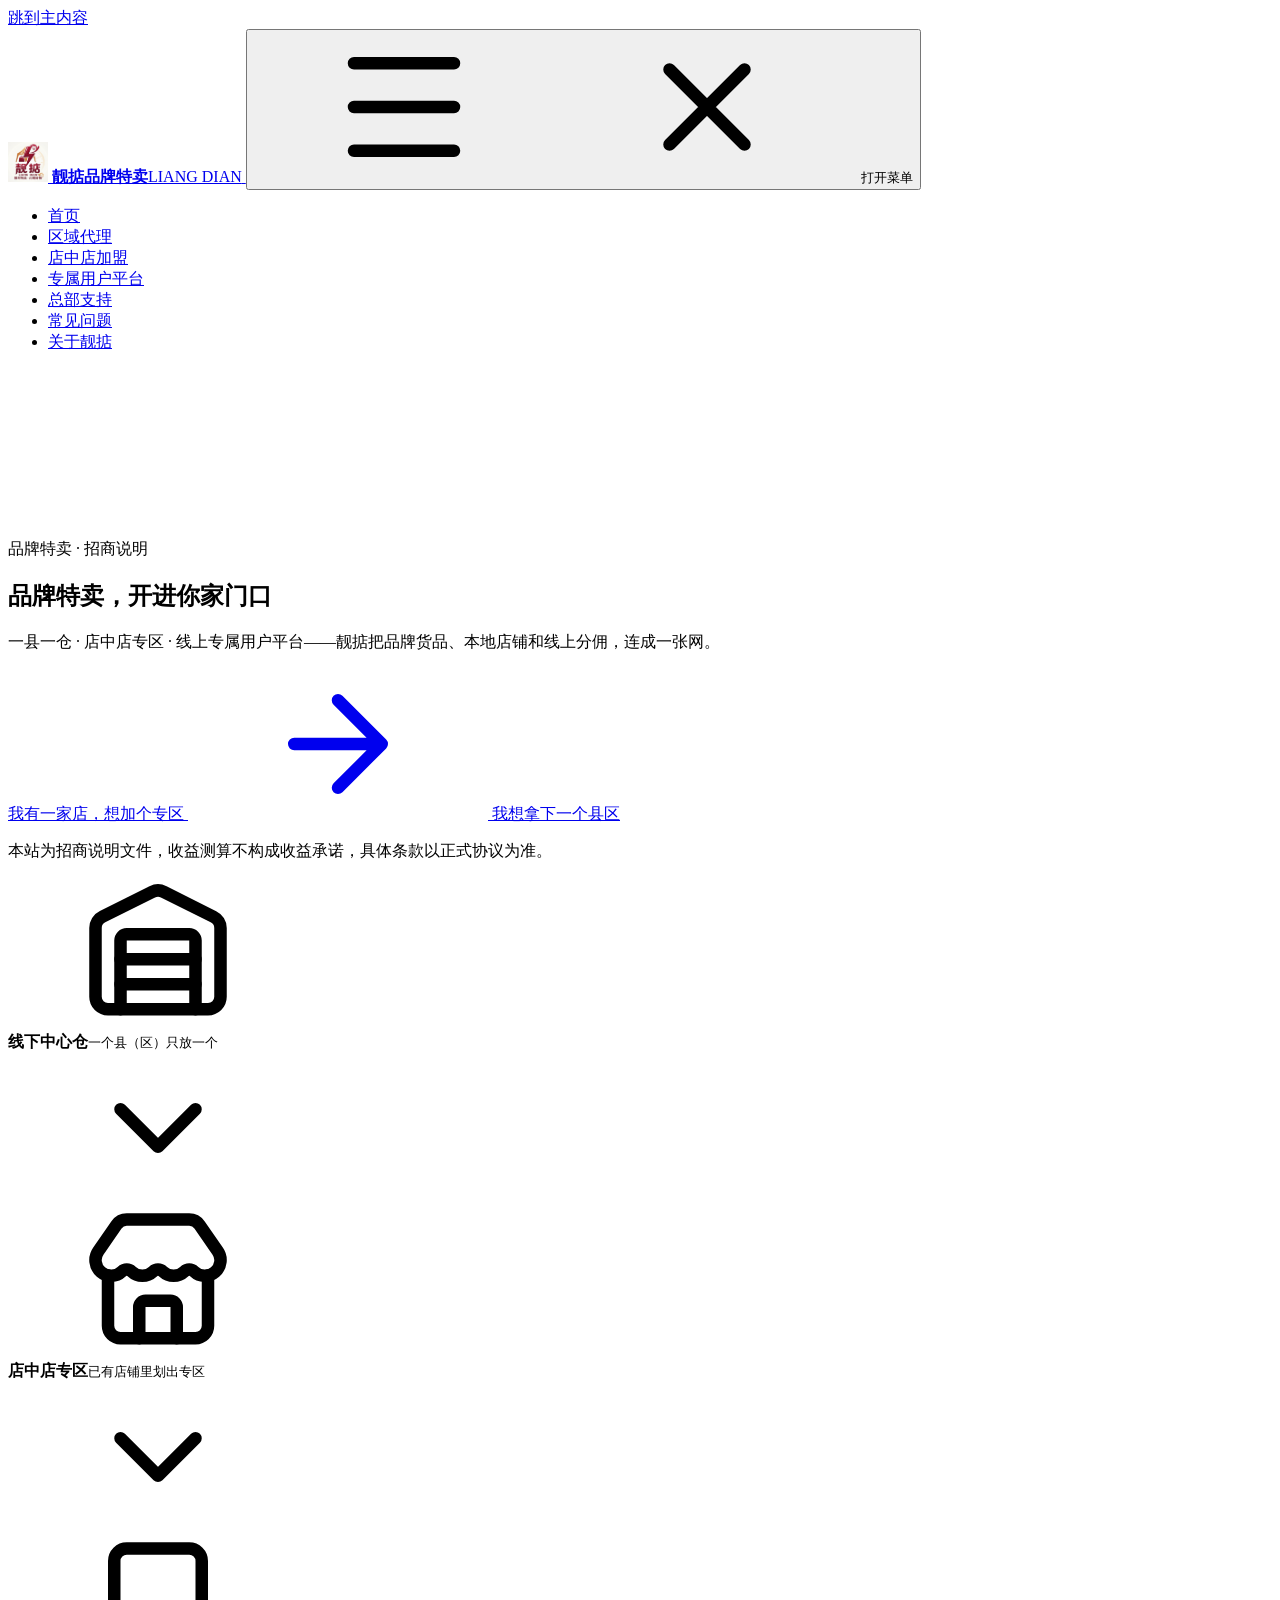
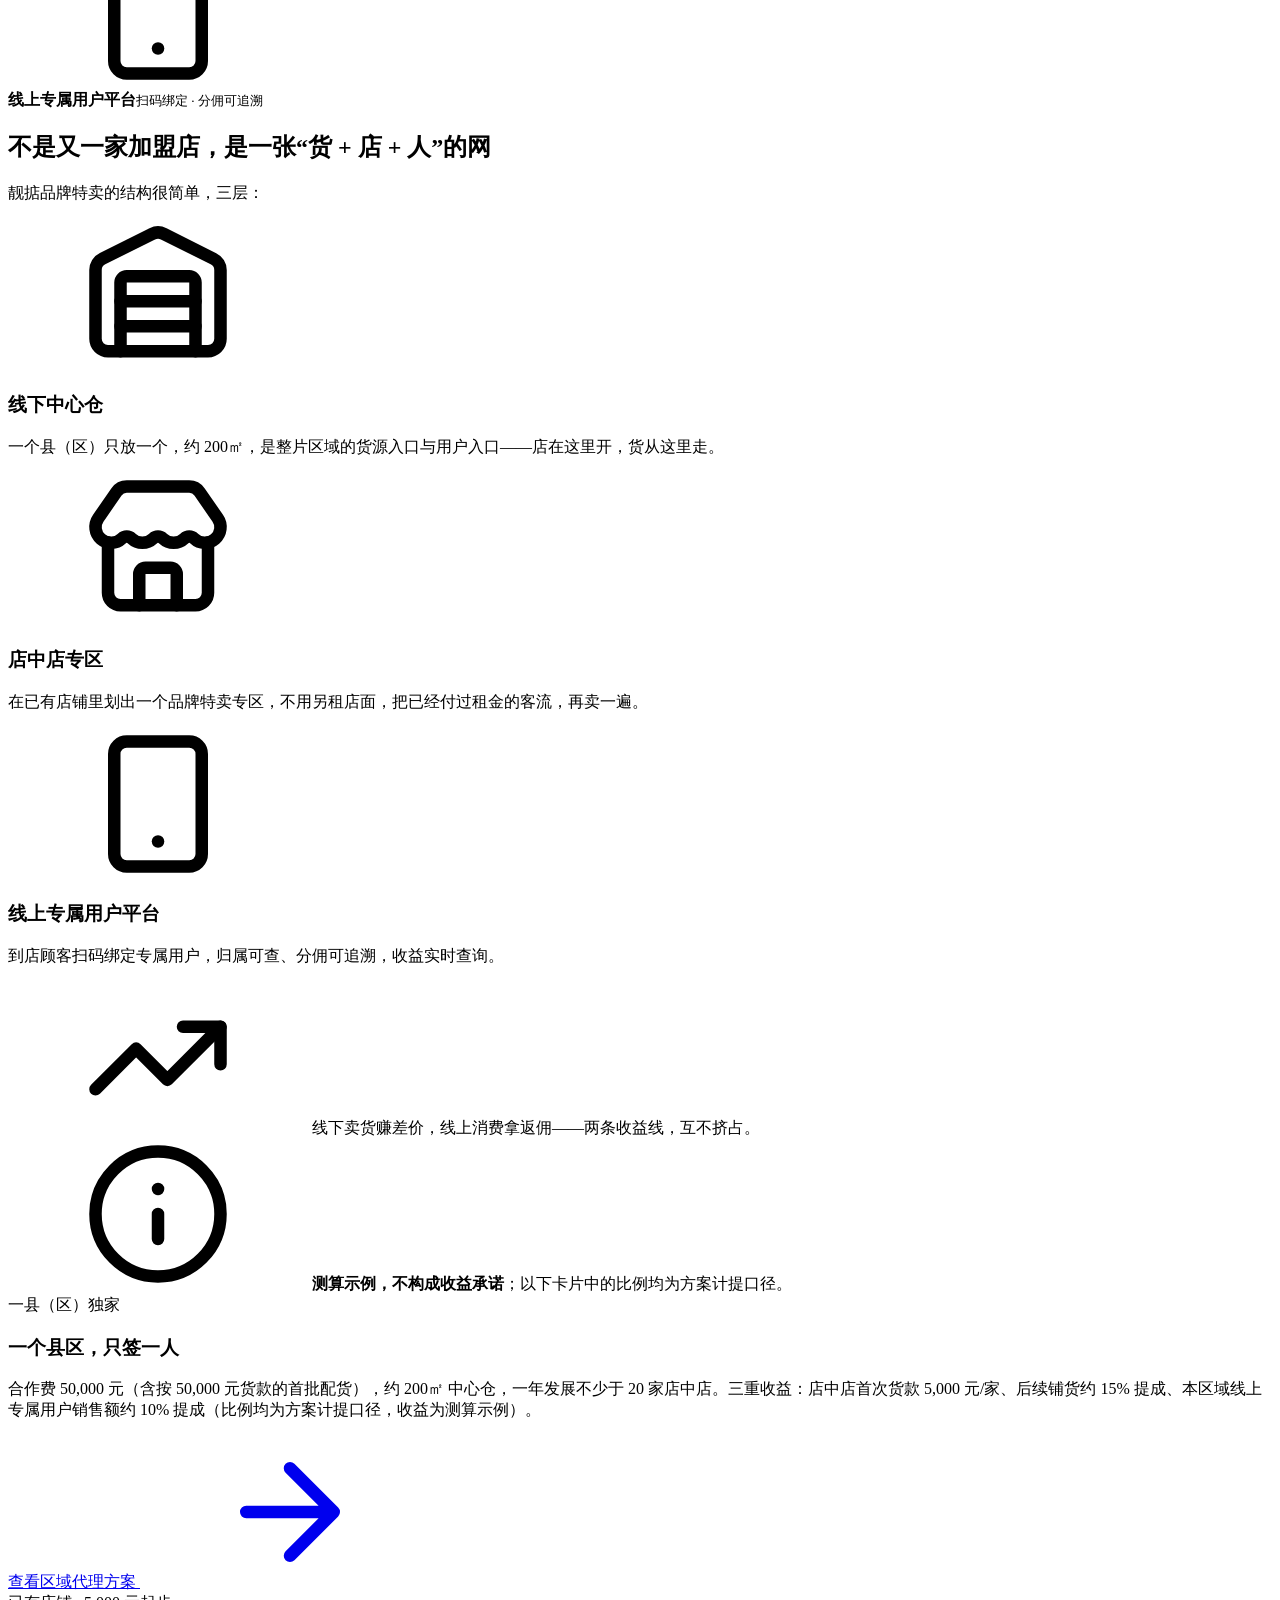
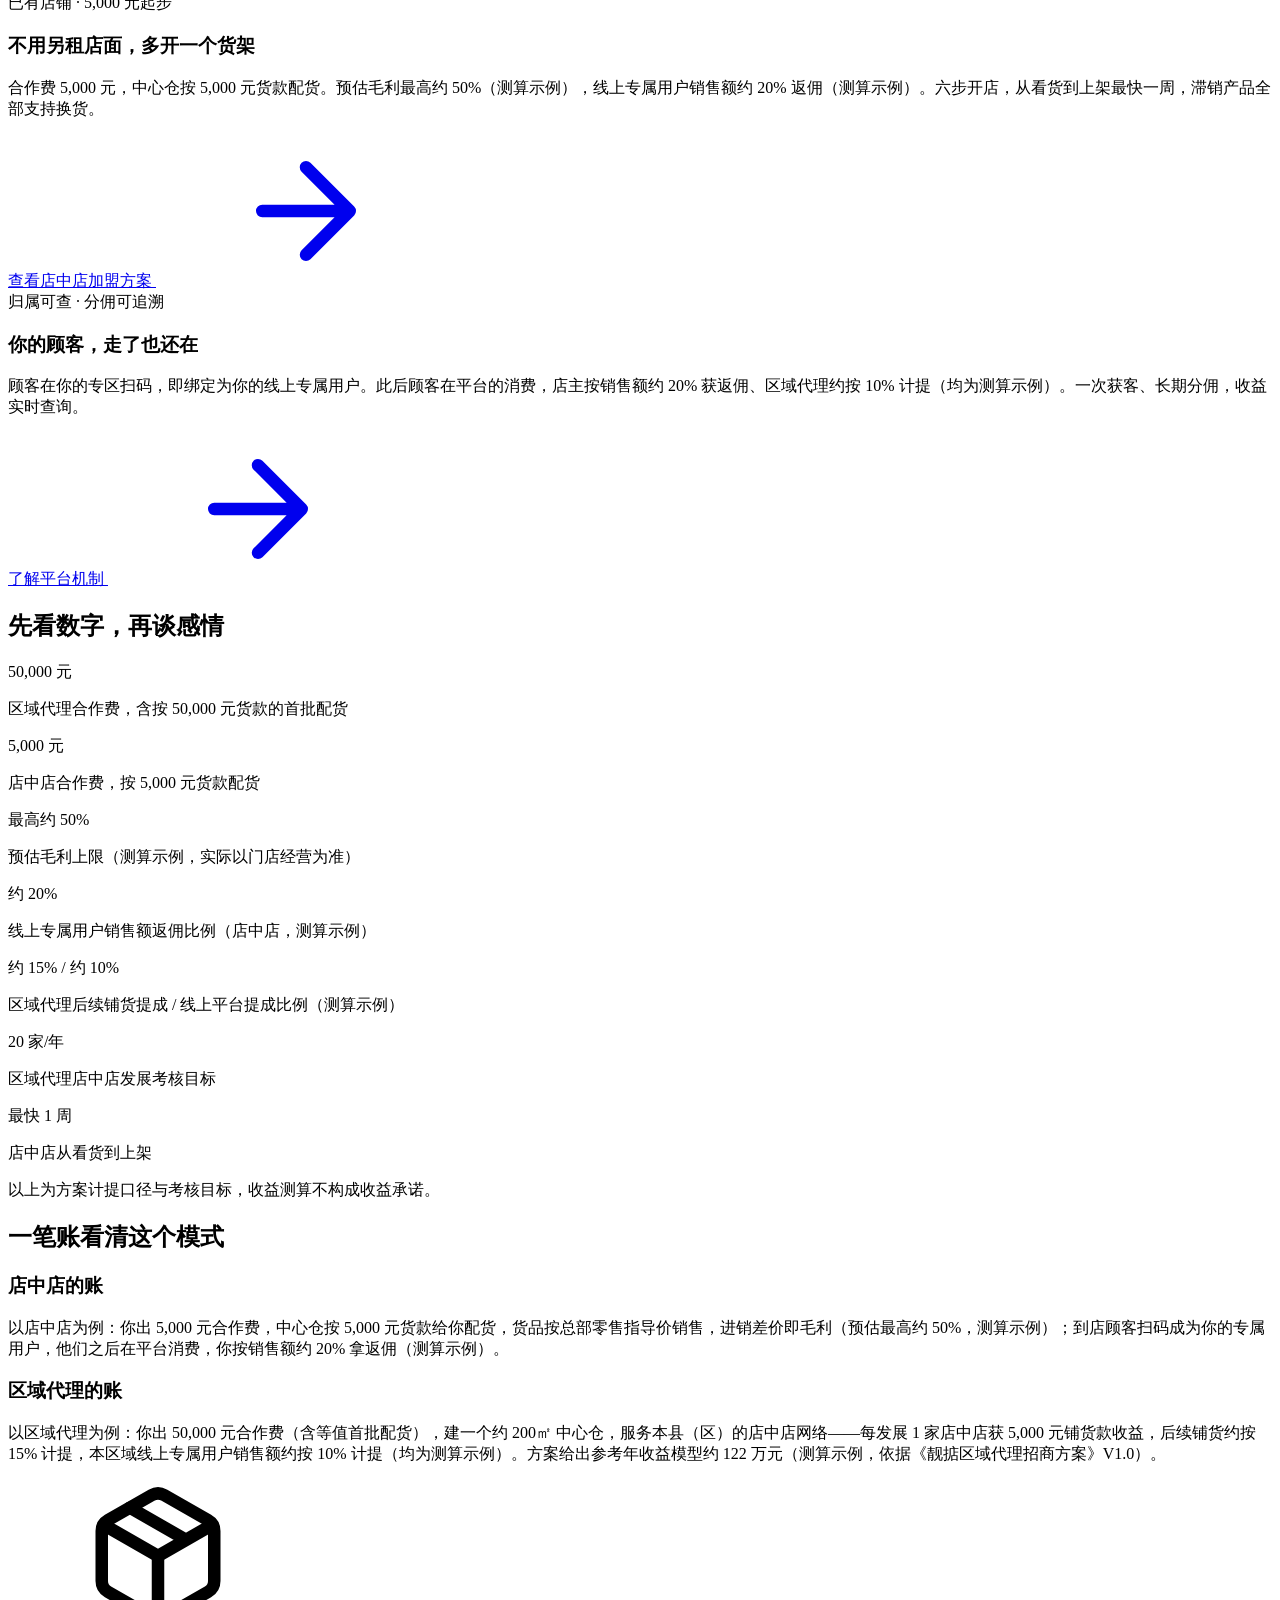
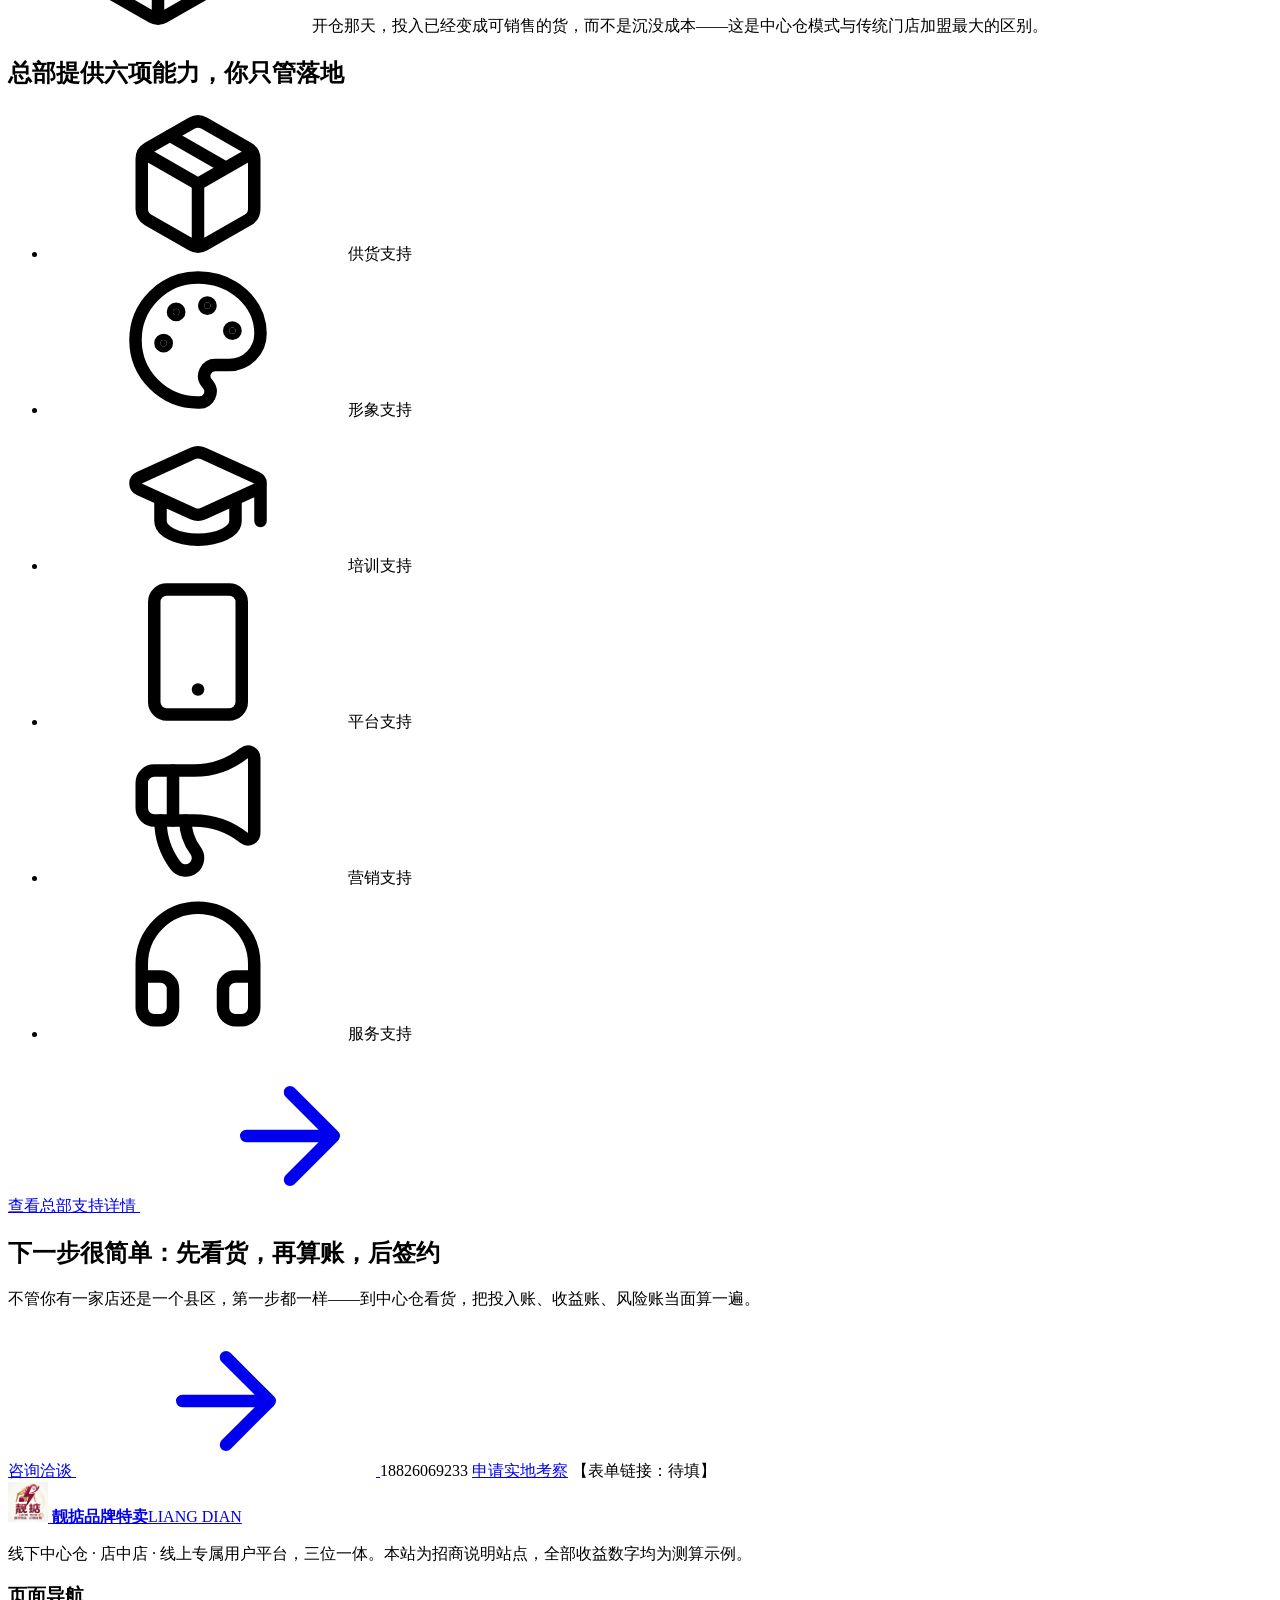
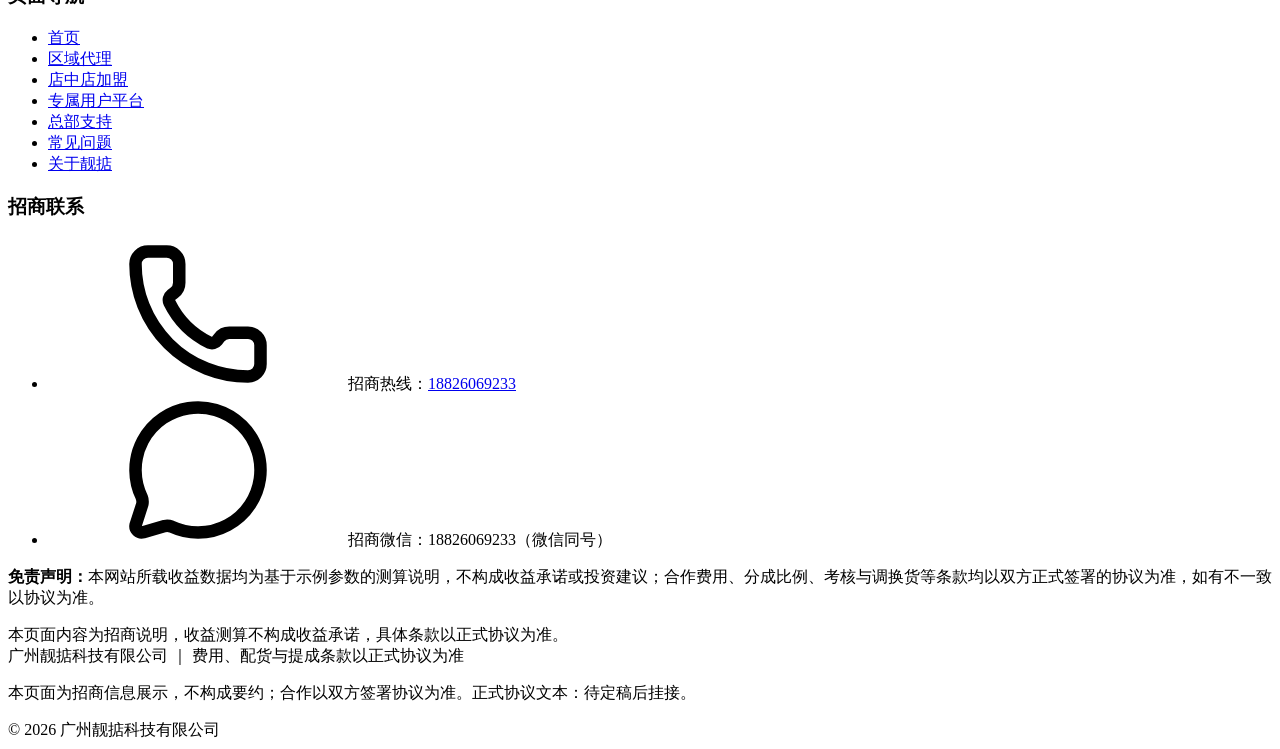
==== commit d1138ba6: "deploy: 同步自 liangdian-website@e4c38a7d3a2cca0c2d3de5c29d4bc4c2cb4533d3" ====
--- a/index.html
+++ b/index.html
@@ -1,331 +1,11 @@
-<!DOCTYPE html>
-<html lang="zh-CN">
-<head>
-  <meta charset="UTF-8">
-  <meta name="viewport" content="width=device-width, initial-scale=1.0">
-  <title>靓掂品牌特卖招商官网｜区域代理 · 店中店加盟 · 线上专属用户平台</title>
-  <meta name="description" content="靓掂品牌特卖，“线下中心仓 + 店中店 + 线上专属用户平台”三位一体。一县一仓区域代理（合作费 50,000 元含首批配货）与店中店专区加盟（5,000 元起步）双通道，顾客扫码绑定专属用户，归属可查、分佣可追溯。本站为招商说明，收益测算不构成承诺，条款以正式协议为准。">
-  <meta name="theme-color" content="#C0193B">
-  <link rel="icon" type="image/png" href="./assets/img/logo.png">
-  <link rel="stylesheet" href="./assets/css/style.css">
-</head>
-<body>
-  <a class="skip-link" href="#main">跳到主内容</a>
-
-  <header class="site-header">
-    <div class="container header-inner">
-      <a class="brand" href="./index.html">
-        <img src="./assets/img/logo.png" alt="靓掂品牌特卖标志" width="40" height="40">
-        <span class="brand-name"><strong>靓掂品牌特卖</strong><span>LIANG DIAN</span></span>
-      </a>
-      <button class="nav-toggle" type="button" aria-expanded="false" aria-controls="site-nav">
-        <svg class="icon icon-24 icon-menu" aria-hidden="true" focusable="false"><use href="#i-menu"></use></svg>
-        <svg class="icon icon-24 icon-close" aria-hidden="true" focusable="false"><use href="#i-x"></use></svg>
-        <span class="visually-hidden">打开菜单</span>
-      </button>
-      <nav class="site-nav" id="site-nav" aria-label="主导航">
-        <ul>
-          <li><a href="./index.html" aria-current="page">首页</a></li>
-          <li><a href="./agent.html">区域代理</a></li>
-          <li><a href="./store.html">店中店加盟</a></li>
-          <li><a href="./platform.html">专属用户平台</a></li>
-          <li><a href="./support.html">总部支持</a></li>
-          <li><a href="./faq.html">常见问题</a></li>
-          <li><a href="./about.html">关于靓掂</a></li>
-        </ul>
-      </nav>
-    </div>
-  </header>
-
-  <!-- 本地图标 sprite（来源 lucide，经 Iconify API 下载至 assets/icons/，已内联以便 file:// 预览） -->
-<svg xmlns="http://www.w3.org/2000/svg" class="svg-sprite" aria-hidden="true">
-  <symbol id="i-arrow-right" viewBox="0 0 24 24"><path fill="none" stroke="currentColor" stroke-linecap="round" stroke-linejoin="round" stroke-width="2" d="M5 12h14m-7-7l7 7l-7 7"/></symbol>
-  <symbol id="i-badge-check" viewBox="0 0 24 24"><g fill="none" stroke="currentColor" stroke-linecap="round" stroke-linejoin="round" stroke-width="2"><path d="M3.85 8.62a4 4 0 0 1 4.78-4.77a4 4 0 0 1 6.74 0a4 4 0 0 1 4.78 4.78a4 4 0 0 1 0 6.74a4 4 0 0 1-4.77 4.78a4 4 0 0 1-6.75 0a4 4 0 0 1-4.78-4.77a4 4 0 0 1 0-6.76"/><path d="m16 9l-5.5 5.5L8 12"/></g></symbol>
-  <symbol id="i-building-2" viewBox="0 0 24 24"><g fill="none" stroke="currentColor" stroke-linecap="round" stroke-linejoin="round" stroke-width="2"><path d="M10 12h4m-4-4h4m0 13v-3a2 2 0 0 0-4 0v3"/><path d="M6 10H4a2 2 0 0 0-2 2v7a2 2 0 0 0 2 2h16a2 2 0 0 0 2-2V9a2 2 0 0 0-2-2h-2"/><path d="M6 21V5a2 2 0 0 1 2-2h8a2 2 0 0 1 2 2v16"/></g></symbol>
-  <symbol id="i-calculator" viewBox="0 0 24 24"><g fill="none" stroke="currentColor" stroke-linecap="round" stroke-linejoin="round" stroke-width="2"><rect width="16" height="20" x="4" y="2" rx="2"/><path d="M8 6h8m0 8v4m0-8h.01M12 10h.01M8 10h.01M12 14h.01M8 14h.01M12 18h.01M8 18h.01"/></g></symbol>
-  <symbol id="i-chart-line" viewBox="0 0 24 24"><g fill="none" stroke="currentColor" stroke-linecap="round" stroke-linejoin="round" stroke-width="2"><path d="M3 3v16a2 2 0 0 0 2 2h16"/><path d="m19 9l-5 5l-4-4l-3 3"/></g></symbol>
-  <symbol id="i-check" viewBox="0 0 24 24"><path fill="none" stroke="currentColor" stroke-linecap="round" stroke-linejoin="round" stroke-width="2" d="M20 6L9 17l-5-5"/></symbol>
-  <symbol id="i-chevron-down" viewBox="0 0 24 24"><path fill="none" stroke="currentColor" stroke-linecap="round" stroke-linejoin="round" stroke-width="2" d="m6 9l6 6l6-6"/></symbol>
-  <symbol id="i-circle-alert" viewBox="0 0 24 24"><g fill="none" stroke="currentColor" stroke-linecap="round" stroke-linejoin="round" stroke-width="2"><circle cx="12" cy="12" r="10"/><path d="M12 8v4m0 4h.01"/></g></symbol>
-  <symbol id="i-clock" viewBox="0 0 24 24"><g fill="none" stroke="currentColor" stroke-linecap="round" stroke-linejoin="round" stroke-width="2"><circle cx="12" cy="12" r="10"/><path d="M12 6v6l4 2"/></g></symbol>
-  <symbol id="i-coins" viewBox="0 0 24 24"><g fill="none" stroke="currentColor" stroke-linecap="round" stroke-linejoin="round" stroke-width="2"><path d="M13.744 17.736a6 6 0 1 1-7.48-7.48M15 6h1v4"/><path d="m6.134 14.768l.866-.5l2 3.464"/><circle cx="16" cy="8" r="6"/></g></symbol>
-  <symbol id="i-graduation-cap" viewBox="0 0 24 24"><g fill="none" stroke="currentColor" stroke-linecap="round" stroke-linejoin="round" stroke-width="2"><path d="M21.42 10.922a1 1 0 0 0-.019-1.838L12.83 5.18a2 2 0 0 0-1.66 0L2.6 9.08a1 1 0 0 0 0 1.832l8.57 3.908a2 2 0 0 0 1.66 0zM22 10v6"/><path d="M6 12.5V16a6 3 0 0 0 12 0v-3.5"/></g></symbol>
-  <symbol id="i-headphones" viewBox="0 0 24 24"><path fill="none" stroke="currentColor" stroke-linecap="round" stroke-linejoin="round" stroke-width="2" d="M3 14h3a2 2 0 0 1 2 2v3a2 2 0 0 1-2 2H5a2 2 0 0 1-2-2v-7a9 9 0 0 1 18 0v7a2 2 0 0 1-2 2h-1a2 2 0 0 1-2-2v-3a2 2 0 0 1 2-2h3"/></symbol>
-  <symbol id="i-info" viewBox="0 0 24 24"><g fill="none" stroke="currentColor" stroke-linecap="round" stroke-linejoin="round" stroke-width="2"><circle cx="12" cy="12" r="10"/><path d="M12 16v-4m0-4h.01"/></g></symbol>
-  <symbol id="i-layout-template" viewBox="0 0 24 24"><g fill="none" stroke="currentColor" stroke-linecap="round" stroke-linejoin="round" stroke-width="2"><rect width="18" height="7" x="3" y="3" rx="1"/><rect width="9" height="7" x="3" y="14" rx="1"/><rect width="5" height="7" x="16" y="14" rx="1"/></g></symbol>
-  <symbol id="i-list-checks" viewBox="0 0 24 24"><path fill="none" stroke="currentColor" stroke-linecap="round" stroke-linejoin="round" stroke-width="2" d="M13 5h8m-8 7h8m-8 7h8M3 17l2 2l4-4M3 7l2 2l4-4"/></symbol>
-  <symbol id="i-mail" viewBox="0 0 24 24"><g fill="none" stroke="currentColor" stroke-linecap="round" stroke-linejoin="round" stroke-width="2"><path d="m22 7l-8.991 5.727a2 2 0 0 1-2.009 0L2 7"/><rect width="20" height="16" x="2" y="4" rx="2"/></g></symbol>
-  <symbol id="i-map-pin" viewBox="0 0 24 24"><g fill="none" stroke="currentColor" stroke-linecap="round" stroke-linejoin="round" stroke-width="2"><path d="M20 10c0 4.993-5.539 10.193-7.399 11.799a1 1 0 0 1-1.202 0C9.539 20.193 4 14.993 4 10a8 8 0 0 1 16 0"/><circle cx="12" cy="10" r="3"/></g></symbol>
-  <symbol id="i-megaphone" viewBox="0 0 24 24"><g fill="none" stroke="currentColor" stroke-linecap="round" stroke-linejoin="round" stroke-width="2"><path d="M11 6a13 13 0 0 0 8.4-2.8A1 1 0 0 1 21 4v12a1 1 0 0 1-1.6.8A13 13 0 0 0 11 14H5a2 2 0 0 1-2-2V8a2 2 0 0 1 2-2z"/><path d="M6 14a12 12 0 0 0 2.4 7.2a2 2 0 0 0 3.2-2.4A8 8 0 0 1 10 14M8 6v8"/></g></symbol>
-  <symbol id="i-menu" viewBox="0 0 24 24"><path fill="none" stroke="currentColor" stroke-linecap="round" stroke-linejoin="round" stroke-width="2" d="M4 5h16M4 12h16M4 19h16"/></symbol>
-  <symbol id="i-message-circle" viewBox="0 0 24 24"><path fill="none" stroke="currentColor" stroke-linecap="round" stroke-linejoin="round" stroke-width="2" d="M2.992 16.342a2 2 0 0 1 .094 1.167l-1.065 3.29a1 1 0 0 0 1.236 1.168l3.413-.998a2 2 0 0 1 1.099.092a10 10 0 1 0-4.777-4.719"/></symbol>
-  <symbol id="i-package" viewBox="0 0 24 24"><g fill="none" stroke="currentColor" stroke-linecap="round" stroke-linejoin="round" stroke-width="2"><path d="M11 21.73a2 2 0 0 0 2 0l7-4A2 2 0 0 0 21 16V8a2 2 0 0 0-1-1.73l-7-4a2 2 0 0 0-2 0l-7 4A2 2 0 0 0 3 8v8a2 2 0 0 0 1 1.73zm1 .27V12"/><path d="M3.29 7L12 12l8.71-5M7.5 4.27l9 5.15"/></g></symbol>
-  <symbol id="i-palette" viewBox="0 0 24 24"><g fill="none" stroke="currentColor" stroke-linecap="round" stroke-linejoin="round" stroke-width="2"><path d="M12 22a1 1 0 0 1 0-20a10 9 0 0 1 10 9a5 5 0 0 1-5 5h-2.25a1.75 1.75 0 0 0-1.4 2.8l.3.4a1.75 1.75 0 0 1-1.4 2.8z"/><circle cx="13.5" cy="6.5" r=".5" fill="currentColor"/><circle cx="17.5" cy="10.5" r=".5" fill="currentColor"/><circle cx="6.5" cy="12.5" r=".5" fill="currentColor"/><circle cx="8.5" cy="7.5" r=".5" fill="currentColor"/></g></symbol>
-  <symbol id="i-phone" viewBox="0 0 24 24"><path fill="none" stroke="currentColor" stroke-linecap="round" stroke-linejoin="round" stroke-width="2" d="M13.832 16.568a1 1 0 0 0 1.213-.303l.355-.465A2 2 0 0 1 17 15h3a2 2 0 0 1 2 2v3a2 2 0 0 1-2 2A18 18 0 0 1 2 4a2 2 0 0 1 2-2h3a2 2 0 0 1 2 2v3a2 2 0 0 1-.8 1.6l-.468.351a1 1 0 0 0-.292 1.233a14 14 0 0 0 6.392 6.384"/></symbol>
-  <symbol id="i-qr-code" viewBox="0 0 24 24"><g fill="none" stroke="currentColor" stroke-linecap="round" stroke-linejoin="round" stroke-width="2"><rect width="5" height="5" x="3" y="3" rx="1"/><rect width="5" height="5" x="16" y="3" rx="1"/><rect width="5" height="5" x="3" y="16" rx="1"/><path d="M21 16h-3a2 2 0 0 0-2 2v3m5 0v.01M12 7v3a2 2 0 0 1-2 2H7m-4 0h.01M12 3h.01M12 16v.01M16 12h1m4 0v.01M12 21v-1"/></g></symbol>
-  <symbol id="i-refresh-cw" viewBox="0 0 24 24"><g fill="none" stroke="currentColor" stroke-linecap="round" stroke-linejoin="round" stroke-width="2"><path d="M3 12a9 9 0 0 1 9-9a9.75 9.75 0 0 1 6.74 2.74L21 8"/><path d="M21 3v5h-5m5 4a9 9 0 0 1-9 9a9.75 9.75 0 0 1-6.74-2.74L3 16"/><path d="M8 16H3v5"/></g></symbol>
-  <symbol id="i-shield-alert" viewBox="0 0 24 24"><path fill="none" stroke="currentColor" stroke-linecap="round" stroke-linejoin="round" stroke-width="2" d="M20 13c0 5-3.5 7.5-7.66 8.95a1 1 0 0 1-.67-.01C7.5 20.5 4 18 4 13V6a1 1 0 0 1 1-1c2 0 4.5-1.2 6.24-2.72a1.17 1.17 0 0 1 1.52 0C14.51 3.81 17 5 19 5a1 1 0 0 1 1 1zm-8-5v4m0 4h.01"/></symbol>
-  <symbol id="i-shield-check" viewBox="0 0 24 24"><g fill="none" stroke="currentColor" stroke-linecap="round" stroke-linejoin="round" stroke-width="2"><path d="M20 13c0 5-3.5 7.5-7.66 8.95a1 1 0 0 1-.67-.01C7.5 20.5 4 18 4 13V6a1 1 0 0 1 1-1c2 0 4.5-1.2 6.24-2.72a1.17 1.17 0 0 1 1.52 0C14.51 3.81 17 5 19 5a1 1 0 0 1 1 1z"/><path d="m9 12l2 2l4-4"/></g></symbol>
-  <symbol id="i-smartphone" viewBox="0 0 24 24"><g fill="none" stroke="currentColor" stroke-linecap="round" stroke-linejoin="round" stroke-width="2"><rect width="14" height="20" x="5" y="2" rx="2" ry="2"/><path d="M12 18h.01"/></g></symbol>
-  <symbol id="i-store" viewBox="0 0 24 24"><g fill="none" stroke="currentColor" stroke-linecap="round" stroke-linejoin="round" stroke-width="2"><path d="M15 21v-5a1 1 0 0 0-1-1h-4a1 1 0 0 0-1 1v5m8.774-10.69a1.12 1.12 0 0 0-1.549 0a2.5 2.5 0 0 1-3.451 0a1.12 1.12 0 0 0-1.548 0a2.5 2.5 0 0 1-3.452 0a1.12 1.12 0 0 0-1.549 0a2.5 2.5 0 0 1-3.77-3.248l2.889-4.184A2 2 0 0 1 7 2h10a2 2 0 0 1 1.653.873l2.895 4.192a2.5 2.5 0 0 1-3.774 3.244"/><path d="M4 10.95V19a2 2 0 0 0 2 2h12a2 2 0 0 0 2-2v-8.05"/></g></symbol>
-  <symbol id="i-trending-up" viewBox="0 0 24 24"><g fill="none" stroke="currentColor" stroke-linecap="round" stroke-linejoin="round" stroke-width="2"><path d="M16 7h6v6"/><path d="m22 7l-8.5 8.5l-5-5L2 17"/></g></symbol>
-  <symbol id="i-user-check" viewBox="0 0 24 24"><g fill="none" stroke="currentColor" stroke-linecap="round" stroke-linejoin="round" stroke-width="2"><path d="m16 11l2 2l4-4m-6 12v-2a4 4 0 0 0-4-4H6a4 4 0 0 0-4 4v2"/><circle cx="9" cy="7" r="4"/></g></symbol>
-  <symbol id="i-wallet" viewBox="0 0 24 24"><g fill="none" stroke="currentColor" stroke-linecap="round" stroke-linejoin="round" stroke-width="2"><path d="M19 7V4a1 1 0 0 0-1-1H5a2 2 0 0 0 0 4h15a1 1 0 0 1 1 1v4h-3a2 2 0 0 0 0 4h3a1 1 0 0 0 1-1v-2a1 1 0 0 0-1-1"/><path d="M3 5v14a2 2 0 0 0 2 2h15a1 1 0 0 0 1-1v-4"/></g></symbol>
-  <symbol id="i-warehouse" viewBox="0 0 24 24"><g fill="none" stroke="currentColor" stroke-linecap="round" stroke-linejoin="round" stroke-width="2"><path d="M18 21V10a1 1 0 0 0-1-1H7a1 1 0 0 0-1 1v11"/><path d="M22 19a2 2 0 0 1-2 2H4a2 2 0 0 1-2-2V8a2 2 0 0 1 1.132-1.803l7.95-3.974a2 2 0 0 1 1.837 0l7.948 3.974A2 2 0 0 1 22 8zM6 13h12M6 17h12"/></g></symbol>
-  <symbol id="i-x" viewBox="0 0 24 24"><path fill="none" stroke="currentColor" stroke-linecap="round" stroke-linejoin="round" stroke-width="2" d="M18 6L6 18M6 6l12 12"/></symbol>
-</svg>
-
-  <main id="main">
-
-    <!-- Hero -->
-    <section class="hero">
-      <div class="container grid-12">
-        <div class="span-7">
-          <p class="hero-kicker">品牌特卖 · 招商说明</p>
-          <h1>品牌特卖，开进你家门口</h1>
-          <p class="hero-lede">一县一仓 · 店中店专区 · 线上专属用户平台——靓掂把品牌货品、本地店铺和线上分佣，连成一张网。</p>
-          <div class="hero-actions">
-            <a class="btn btn-primary" href="./store.html">我有一家店，想加个专区
-              <svg class="icon" aria-hidden="true" focusable="false"><use href="#i-arrow-right"></use></svg>
-            </a>
-            <a class="btn btn-secondary" href="./agent.html">我想拿下一个县区</a>
-          </div>
-          <p class="hero-note">本站为招商说明文件，收益测算不构成收益承诺，具体条款以正式协议为准。</p>
-        </div>
-        <div class="span-5 hero-visual" aria-hidden="true">
-          <div class="flow-card">
-            <span class="flow-icon"><svg class="icon icon-24" focusable="false"><use href="#i-warehouse"></use></svg></span>
-            <div><strong>线下中心仓</strong><small>一个县（区）只放一个</small></div>
-          </div>
-          <span class="flow-link"><span class="flow-line"></span><svg class="icon icon-16" focusable="false"><use href="#i-chevron-down"></use></svg><span class="flow-line"></span></span>
-          <div class="flow-card">
-            <span class="flow-icon"><svg class="icon icon-24" focusable="false"><use href="#i-store"></use></svg></span>
-            <div><strong>店中店专区</strong><small>已有店铺里划出专区</small></div>
-          </div>
-          <span class="flow-link"><span class="flow-line"></span><svg class="icon icon-16" focusable="false"><use href="#i-chevron-down"></use></svg><span class="flow-line"></span></span>
-          <div class="flow-card">
-            <span class="flow-icon"><svg class="icon icon-24" focusable="false"><use href="#i-smartphone"></use></svg></span>
-            <div><strong>线上专属用户平台</strong><small>扫码绑定 · 分佣可追溯</small></div>
-          </div>
-        </div>
-      </div>
-    </section>
-
-    <!-- Section 1：三种角色，一张网 -->
-    <section class="section">
-      <div class="container">
-        <div class="section-head reveal">
-          <h2>不是又一家加盟店，是一张“货 + 店 + 人”的网</h2>
-          <p class="lede">靓掂品牌特卖的结构很简单，三层：</p>
-        </div>
-        <div class="grid-12">
-          <div class="span-12 card reveal">
-            <svg class="icon icon-28" aria-hidden="true" focusable="false" class="icon icon-28 icon-brand"><use href="#i-warehouse"></use></svg>
-            <h3>线下中心仓</h3>
-            <p>一个县（区）只放一个，约 200㎡，是整片区域的货源入口与用户入口——店在这里开，货从这里走。</p>
-          </div>
-          <div class="span-7 card reveal">
-            <svg class="icon icon-28" aria-hidden="true" focusable="false" class="icon icon-28 icon-brand"><use href="#i-store"></use></svg>
-            <h3>店中店专区</h3>
-            <p>在已有店铺里划出一个品牌特卖专区，不用另租店面，把已经付过租金的客流，再卖一遍。</p>
-          </div>
-          <div class="span-5 card reveal">
-            <svg class="icon icon-28" aria-hidden="true" focusable="false" class="icon icon-28 icon-brand"><use href="#i-smartphone"></use></svg>
-            <h3>线上专属用户平台</h3>
-            <p>到店顾客扫码绑定专属用户，归属可查、分佣可追溯，收益实时查询。</p>
-          </div>
-        </div>
-        <div class="callout reveal mt-6">
-          <svg class="icon" aria-hidden="true" focusable="false"><use href="#i-trending-up"></use></svg>
-          线下卖货赚差价，线上消费拿返佣——两条收益线，互不挤占。
-        </div>
-      </div>
-    </section>
-
-    <!-- Section 2：三大业务入口卡片 -->
-    <section class="section section-alt" aria-label="三大业务入口">
-      <div class="container">
-        <div class="compliance-note reveal" class="mb-4">
-          <svg class="icon" aria-hidden="true" focusable="false"><use href="#i-info"></use></svg>
-          <span><strong>测算示例，不构成收益承诺</strong>；以下卡片中的比例均为方案计提口径。</span>
-        </div>
-        <div class="card-grid grid-3a">
-          <div class="card card-featured reveal">
-            <span class="card-tag">一县（区）独家</span>
-            <h3>一个县区，只签一人</h3>
-            <p>合作费 50,000 元（含按 50,000 元货款的首批配货），约 200㎡ 中心仓，一年发展不少于 20 家店中店。三重收益：店中店首次货款 5,000 元/家、后续铺货约 15% 提成、本区域线上专属用户销售额约 10% 提成（比例均为方案计提口径，收益为测算示例）。</p>
-            <a class="btn-text" href="./agent.html">查看区域代理方案
-              <svg class="icon icon-16" aria-hidden="true" focusable="false"><use href="#i-arrow-right"></use></svg>
-            </a>
-          </div>
-          <div class="card reveal">
-            <span class="card-tag">已有店铺 · 5,000 元起步</span>
-            <h3>不用另租店面，多开一个货架</h3>
-            <p>合作费 5,000 元，中心仓按 5,000 元货款配货。预估毛利最高约 50%（测算示例），线上专属用户销售额约 20% 返佣（测算示例）。六步开店，从看货到上架最快一周，滞销产品全部支持换货。</p>
-            <a class="btn-text" href="./store.html">查看店中店加盟方案
-              <svg class="icon icon-16" aria-hidden="true" focusable="false"><use href="#i-arrow-right"></use></svg>
-            </a>
-          </div>
-          <div class="card reveal">
-            <span class="card-tag">归属可查 · 分佣可追溯</span>
-            <h3>你的顾客，走了也还在</h3>
-            <p>顾客在你的专区扫码，即绑定为你的线上专属用户。此后顾客在平台的消费，店主按销售额约 20% 获返佣、区域代理约按 10% 计提（均为测算示例）。一次获客、长期分佣，收益实时查询。</p>
-            <a class="btn-text" href="./platform.html">了解平台机制
-              <svg class="icon icon-16" aria-hidden="true" focusable="false"><use href="#i-arrow-right"></use></svg>
-            </a>
-          </div>
-        </div>
-      </div>
-    </section>
-
-    <!-- Section 3：核心数字带 -->
-    <section class="stat-band" aria-label="核心数字">
-      <div class="container">
-        <div class="section-head reveal">
-          <h2>先看数字，再谈感情</h2>
-        </div>
-        <div class="grid-12">
-          <div class="span-5 stat-item reveal">
-            <p class="stat-num">50,000 元</p>
-            <p class="stat-desc">区域代理合作费，含按 50,000 元货款的首批配货</p>
-          </div>
-          <div class="span-7 stat-item reveal">
-            <p class="stat-num">5,000 元</p>
-            <p class="stat-desc">店中店合作费，按 5,000 元货款配货</p>
-          </div>
-          <div class="span-4 stat-item reveal">
-            <p class="stat-num">最高约 50%</p>
-            <p class="stat-desc">预估毛利上限（测算示例，实际以门店经营为准）</p>
-          </div>
-          <div class="span-3 stat-item reveal">
-            <p class="stat-num">约 20%</p>
-            <p class="stat-desc">线上专属用户销售额返佣比例（店中店，测算示例）</p>
-          </div>
-          <div class="span-5 stat-item reveal">
-            <p class="stat-num">约 15% / 约 10%</p>
-            <p class="stat-desc">区域代理后续铺货提成 / 线上平台提成比例（测算示例）</p>
-          </div>
-          <div class="span-5 stat-item reveal">
-            <p class="stat-num">20 家/年</p>
-            <p class="stat-desc">区域代理店中店发展考核目标</p>
-          </div>
-          <div class="span-7 stat-item reveal">
-            <p class="stat-num">最快 1 周</p>
-            <p class="stat-desc">店中店从看货到上架</p>
-          </div>
-        </div>
-        <p class="stat-band-foot">以上为方案计提口径与考核目标，收益测算不构成收益承诺。</p>
-      </div>
-    </section>
-
-    <!-- Section 4：模式简介 -->
-    <section class="section">
-      <div class="container">
-        <div class="section-head reveal">
-          <h2>一笔账看清这个模式</h2>
-        </div>
-        <div class="grid-12">
-          <div class="span-7 card reveal">
-            <h3>店中店的账</h3>
-            <p>以店中店为例：你出 5,000 元合作费，中心仓按 5,000 元货款给你配货，货品按总部零售指导价销售，进销差价即毛利（预估最高约 50%，测算示例）；到店顾客扫码成为你的专属用户，他们之后在平台消费，你按销售额约 20% 拿返佣（测算示例）。</p>
-          </div>
-          <div class="span-5 card reveal">
-            <h3>区域代理的账</h3>
-            <p>以区域代理为例：你出 50,000 元合作费（含等值首批配货），建一个约 200㎡ 中心仓，服务本县（区）的店中店网络——每发展 1 家店中店获 5,000 元铺货款收益，后续铺货约按 15% 计提，本区域线上专属用户销售额约按 10% 计提（均为测算示例）。方案给出参考年收益模型约 122 万元（测算示例，依据《靓掂区域代理招商方案》V1.0）。</p>
-          </div>
-        </div>
-        <div class="callout reveal mt-6">
-          <svg class="icon" aria-hidden="true" focusable="false"><use href="#i-package"></use></svg>
-          开仓那天，投入已经变成可销售的货，而不是沉没成本——这是中心仓模式与传统门店加盟最大的区别。
-        </div>
-      </div>
-    </section>
-
-    <!-- Section 5：总部支持概览 -->
-    <section class="section section-alt">
-      <div class="container">
-        <div class="section-head reveal">
-          <h2>总部提供六项能力，你只管落地</h2>
-        </div>
-        <ul class="support-chip-grid reveal" class="chips-narrow">
-          <li class="support-chip"><svg class="icon" aria-hidden="true" focusable="false"><use href="#i-package"></use></svg>供货支持</li>
-          <li class="support-chip"><svg class="icon" aria-hidden="true" focusable="false"><use href="#i-palette"></use></svg>形象支持</li>
-          <li class="support-chip"><svg class="icon" aria-hidden="true" focusable="false"><use href="#i-graduation-cap"></use></svg>培训支持</li>
-          <li class="support-chip"><svg class="icon" aria-hidden="true" focusable="false"><use href="#i-smartphone"></use></svg>平台支持</li>
-          <li class="support-chip"><svg class="icon" aria-hidden="true" focusable="false"><use href="#i-megaphone"></use></svg>营销支持</li>
-          <li class="support-chip"><svg class="icon" aria-hidden="true" focusable="false"><use href="#i-headphones"></use></svg>服务支持</li>
-        </ul>
-        <div class="hero-actions reveal">
-          <a class="btn btn-secondary" href="./support.html">查看总部支持详情
-            <svg class="icon" aria-hidden="true" focusable="false"><use href="#i-arrow-right"></use></svg>
-          </a>
-        </div>
-      </div>
-    </section>
-
-    <!-- Section 6：底部 CTA -->
-    <section class="cta-band">
-      <div class="container">
-        <h2 class="reveal">下一步很简单：先看货，再算账，后签约</h2>
-        <p class="reveal">不管你有一家店还是一个县区，第一步都一样——到中心仓看货，把投入账、收益账、风险账当面算一遍。</p>
-        <div class="hero-actions reveal">
-          <a class="btn btn-primary" href="./about.html#consult">咨询洽谈
-            <svg class="icon" aria-hidden="true" focusable="false"><use href="#i-arrow-right"></use></svg>
-          </a>
-          <span class="cta-note">【招商热线：待填】</span>
-          <a class="btn btn-secondary" href="./about.html#consult">申请实地考察</a>
-          <span class="cta-note">【表单链接：待填】</span>
-        </div>
-      </div>
-    </section>
-
-  </main>
-
-  <footer class="site-footer">
-    <div class="container">
-      <div class="footer-grid">
-        <div class="footer-brand">
-          <a class="brand" href="./index.html">
-            <img src="./assets/img/logo.png" alt="靓掂品牌特卖标志" width="40" height="40">
-            <span class="brand-name"><strong>靓掂品牌特卖</strong><span>LIANG DIAN</span></span>
-          </a>
-          <p>线下中心仓 · 店中店 · 线上专属用户平台，三位一体。本站为招商说明站点，全部收益数字均为测算示例。</p>
-        </div>
-        <nav class="footer-col" aria-label="页脚导航">
-          <h3>页面导航</h3>
-          <ul>
-            <li><a href="./index.html">首页</a></li>
-            <li><a href="./agent.html">区域代理</a></li>
-            <li><a href="./store.html">店中店加盟</a></li>
-            <li><a href="./platform.html">专属用户平台</a></li>
-            <li><a href="./support.html">总部支持</a></li>
-            <li><a href="./faq.html">常见问题</a></li>
-            <li><a href="./about.html">关于靓掂</a></li>
-          </ul>
-        </nav>
-        <div class="footer-col">
-          <h3>招商联系（占位待填）</h3>
-          <ul class="footer-contact">
-            <li><svg class="icon" aria-hidden="true" focusable="false"><use href="#i-phone"></use></svg>招商热线：【招商热线：待填】</li>
-            <li><svg class="icon" aria-hidden="true" focusable="false"><use href="#i-message-circle"></use></svg>招商微信：【招商微信：待填】</li>
-            <li><svg class="icon" aria-hidden="true" focusable="false"><use href="#i-mail"></use></svg>商务邮箱：【商务邮箱：待填】</li>
-            <li><svg class="icon" aria-hidden="true" focusable="false"><use href="#i-map-pin"></use></svg>总部地址：【总部地址：待填】</li>
-          </ul>
-        </div>
-      </div>
-      <div class="footer-legal">
-        <p><strong>免责声明：</strong>本网站所载收益数据均为基于示例参数的测算说明，不构成收益承诺或投资建议；合作费用、分成比例、考核与调换货等条款均以双方正式签署的协议为准，如有不一致以协议为准。</p>
-        <p class="legal-line">本页面内容为招商说明，收益测算不构成收益承诺，具体条款以正式协议为准。<br>靓掂品牌运营中心 ｜ 费用、配货与提成条款以正式协议为准</p>
-        <p class="legal-line">本页面为招商信息展示，不构成要约；合作以双方签署协议为准。正式协议文本：待定稿后挂接。</p>
-        <div class="footer-copyright">
-          <span>© 2026【运营公司全称：待填】</span>
-          <span>文案依据：《靓掂区域代理招商方案》V1.0 ·《靓掂店中店加盟方案》V1.0（2026 年 11 月）</span>
-        </div>
-      </div>
-    </div>
-  </footer>
-
-  <script src="./assets/js/main.js"></script>
-</body>
-</html>
-<!-- deploy-loop-test: 自动部署闭环验证 2026-11-24 -->
+<!DOCTYPE html><html lang="zh-CN"> <head><meta charset="UTF-8"><meta name="viewport" content="width=device-width, initial-scale=1.0"><title>靓掂品牌特卖招商官网｜区域代理 · 店中店加盟 · 线上专属用户平台</title><meta name="description" content="靓掂品牌特卖，“线下中心仓 + 店中店 + 线上专属用户平台”三位一体。一县一仓区域代理（合作费 50,000 元含首批配货）与店中店专区加盟（5,000 元起步）双通道，顾客扫码绑定专属用户，归属可查、分佣可追溯。本站为招商说明，收益测算不构成承诺，条款以正式协议为准。"><meta name="theme-color" content="#C0193B"><link rel="icon" type="image/png" href="./assets/img/logo.png"><link rel="stylesheet" href="/liangdian-site/_astro/about.CYNftdPD.css"></head> <body> <a class="skip-link" href="#main">跳到主内容</a> <header class="site-header"> <div class="container header-inner"> <a class="brand" href="./index.html"> <img src="./assets/img/logo.png" alt="靓掂品牌特卖标志" width="40" height="40"> <span class="brand-name"><strong>靓掂品牌特卖</strong><span>LIANG DIAN</span></span> </a> <button class="nav-toggle" type="button" aria-expanded="false" aria-controls="site-nav"> <svg class="icon icon-24 icon-menu" aria-hidden="true" focusable="false"><use href="#i-menu"></use></svg> <svg class="icon icon-24 icon-close" aria-hidden="true" focusable="false"><use href="#i-x"></use></svg> <span class="visually-hidden">打开菜单</span> </button> <nav class="site-nav" id="site-nav" aria-label="主导航"> <ul> <li> <a href="./index.html" aria-current="page">首页</a> </li><li> <a href="./agent.html">区域代理</a> </li><li> <a href="./store.html">店中店加盟</a> </li><li> <a href="./platform.html">专属用户平台</a> </li><li> <a href="./support.html">总部支持</a> </li><li> <a href="./faq.html">常见问题</a> </li><li> <a href="./about.html">关于靓掂</a> </li> </ul> </nav> </div> </header> <!-- 本地图标 sprite（来源 lucide，经 Iconify API 下载至 assets/icons/，已内联以便 file:// 预览） --><svg xmlns="http://www.w3.org/2000/svg" class="svg-sprite" aria-hidden="true"> <symbol id="i-arrow-right" viewBox="0 0 24 24"><path fill="none" stroke="currentColor" stroke-linecap="round" stroke-linejoin="round" stroke-width="2" d="M5 12h14m-7-7l7 7l-7 7"></path></symbol> <symbol id="i-badge-check" viewBox="0 0 24 24"><g fill="none" stroke="currentColor" stroke-linecap="round" stroke-linejoin="round" stroke-width="2"><path d="M3.85 8.62a4 4 0 0 1 4.78-4.77a4 4 0 0 1 6.74 0a4 4 0 0 1 4.78 4.78a4 4 0 0 1 0 6.74a4 4 0 0 1-4.77 4.78a4 4 0 0 1-6.75 0a4 4 0 0 1-4.78-4.77a4 4 0 0 1 0-6.76"></path><path d="m16 9l-5.5 5.5L8 12"></path></g></symbol> <symbol id="i-building-2" viewBox="0 0 24 24"><g fill="none" stroke="currentColor" stroke-linecap="round" stroke-linejoin="round" stroke-width="2"><path d="M10 12h4m-4-4h4m0 13v-3a2 2 0 0 0-4 0v3"></path><path d="M6 10H4a2 2 0 0 0-2 2v7a2 2 0 0 0 2 2h16a2 2 0 0 0 2-2V9a2 2 0 0 0-2-2h-2"></path><path d="M6 21V5a2 2 0 0 1 2-2h8a2 2 0 0 1 2 2v16"></path></g></symbol> <symbol id="i-calculator" viewBox="0 0 24 24"><g fill="none" stroke="currentColor" stroke-linecap="round" stroke-linejoin="round" stroke-width="2"><rect width="16" height="20" x="4" y="2" rx="2"></rect><path d="M8 6h8m0 8v4m0-8h.01M12 10h.01M8 10h.01M12 14h.01M8 14h.01M12 18h.01M8 18h.01"></path></g></symbol> <symbol id="i-chart-line" viewBox="0 0 24 24"><g fill="none" stroke="currentColor" stroke-linecap="round" stroke-linejoin="round" stroke-width="2"><path d="M3 3v16a2 2 0 0 0 2 2h16"></path><path d="m19 9l-5 5l-4-4l-3 3"></path></g></symbol> <symbol id="i-check" viewBox="0 0 24 24"><path fill="none" stroke="currentColor" stroke-linecap="round" stroke-linejoin="round" stroke-width="2" d="M20 6L9 17l-5-5"></path></symbol> <symbol id="i-chevron-down" viewBox="0 0 24 24"><path fill="none" stroke="currentColor" stroke-linecap="round" stroke-linejoin="round" stroke-width="2" d="m6 9l6 6l6-6"></path></symbol> <symbol id="i-circle-alert" viewBox="0 0 24 24"><g fill="none" stroke="currentColor" stroke-linecap="round" stroke-linejoin="round" stroke-width="2"><circle cx="12" cy="12" r="10"></circle><path d="M12 8v4m0 4h.01"></path></g></symbol> <symbol id="i-clock" viewBox="0 0 24 24"><g fill="none" stroke="currentColor" stroke-linecap="round" stroke-linejoin="round" stroke-width="2"><circle cx="12" cy="12" r="10"></circle><path d="M12 6v6l4 2"></path></g></symbol> <symbol id="i-coins" viewBox="0 0 24 24"><g fill="none" stroke="currentColor" stroke-linecap="round" stroke-linejoin="round" stroke-width="2"><path d="M13.744 17.736a6 6 0 1 1-7.48-7.48M15 6h1v4"></path><path d="m6.134 14.768l.866-.5l2 3.464"></path><circle cx="16" cy="8" r="6"></circle></g></symbol> <symbol id="i-graduation-cap" viewBox="0 0 24 24"><g fill="none" stroke="currentColor" stroke-linecap="round" stroke-linejoin="round" stroke-width="2"><path d="M21.42 10.922a1 1 0 0 0-.019-1.838L12.83 5.18a2 2 0 0 0-1.66 0L2.6 9.08a1 1 0 0 0 0 1.832l8.57 3.908a2 2 0 0 0 1.66 0zM22 10v6"></path><path d="M6 12.5V16a6 3 0 0 0 12 0v-3.5"></path></g></symbol> <symbol id="i-headphones" viewBox="0 0 24 24"><path fill="none" stroke="currentColor" stroke-linecap="round" stroke-linejoin="round" stroke-width="2" d="M3 14h3a2 2 0 0 1 2 2v3a2 2 0 0 1-2 2H5a2 2 0 0 1-2-2v-7a9 9 0 0 1 18 0v7a2 2 0 0 1-2 2h-1a2 2 0 0 1-2-2v-3a2 2 0 0 1 2-2h3"></path></symbol> <symbol id="i-info" viewBox="0 0 24 24"><g fill="none" stroke="currentColor" stroke-linecap="round" stroke-linejoin="round" stroke-width="2"><circle cx="12" cy="12" r="10"></circle><path d="M12 16v-4m0-4h.01"></path></g></symbol> <symbol id="i-layout-template" viewBox="0 0 24 24"><g fill="none" stroke="currentColor" stroke-linecap="round" stroke-linejoin="round" stroke-width="2"><rect width="18" height="7" x="3" y="3" rx="1"></rect><rect width="9" height="7" x="3" y="14" rx="1"></rect><rect width="5" height="7" x="16" y="14" rx="1"></rect></g></symbol> <symbol id="i-list-checks" viewBox="0 0 24 24"><path fill="none" stroke="currentColor" stroke-linecap="round" stroke-linejoin="round" stroke-width="2" d="M13 5h8m-8 7h8m-8 7h8M3 17l2 2l4-4M3 7l2 2l4-4"></path></symbol> <symbol id="i-mail" viewBox="0 0 24 24"><g fill="none" stroke="currentColor" stroke-linecap="round" stroke-linejoin="round" stroke-width="2"><path d="m22 7l-8.991 5.727a2 2 0 0 1-2.009 0L2 7"></path><rect width="20" height="16" x="2" y="4" rx="2"></rect></g></symbol> <symbol id="i-map-pin" viewBox="0 0 24 24"><g fill="none" stroke="currentColor" stroke-linecap="round" stroke-linejoin="round" stroke-width="2"><path d="M20 10c0 4.993-5.539 10.193-7.399 11.799a1 1 0 0 1-1.202 0C9.539 20.193 4 14.993 4 10a8 8 0 0 1 16 0"></path><circle cx="12" cy="10" r="3"></circle></g></symbol> <symbol id="i-megaphone" viewBox="0 0 24 24"><g fill="none" stroke="currentColor" stroke-linecap="round" stroke-linejoin="round" stroke-width="2"><path d="M11 6a13 13 0 0 0 8.4-2.8A1 1 0 0 1 21 4v12a1 1 0 0 1-1.6.8A13 13 0 0 0 11 14H5a2 2 0 0 1-2-2V8a2 2 0 0 1 2-2z"></path><path d="M6 14a12 12 0 0 0 2.4 7.2a2 2 0 0 0 3.2-2.4A8 8 0 0 1 10 14M8 6v8"></path></g></symbol> <symbol id="i-menu" viewBox="0 0 24 24"><path fill="none" stroke="currentColor" stroke-linecap="round" stroke-linejoin="round" stroke-width="2" d="M4 5h16M4 12h16M4 19h16"></path></symbol> <symbol id="i-message-circle" viewBox="0 0 24 24"><path fill="none" stroke="currentColor" stroke-linecap="round" stroke-linejoin="round" stroke-width="2" d="M2.992 16.342a2 2 0 0 1 .094 1.167l-1.065 3.29a1 1 0 0 0 1.236 1.168l3.413-.998a2 2 0 0 1 1.099.092a10 10 0 1 0-4.777-4.719"></path></symbol> <symbol id="i-package" viewBox="0 0 24 24"><g fill="none" stroke="currentColor" stroke-linecap="round" stroke-linejoin="round" stroke-width="2"><path d="M11 21.73a2 2 0 0 0 2 0l7-4A2 2 0 0 0 21 16V8a2 2 0 0 0-1-1.73l-7-4a2 2 0 0 0-2 0l-7 4A2 2 0 0 0 3 8v8a2 2 0 0 0 1 1.73zm1 .27V12"></path><path d="M3.29 7L12 12l8.71-5M7.5 4.27l9 5.15"></path></g></symbol> <symbol id="i-palette" viewBox="0 0 24 24"><g fill="none" stroke="currentColor" stroke-linecap="round" stroke-linejoin="round" stroke-width="2"><path d="M12 22a1 1 0 0 1 0-20a10 9 0 0 1 10 9a5 5 0 0 1-5 5h-2.25a1.75 1.75 0 0 0-1.4 2.8l.3.4a1.75 1.75 0 0 1-1.4 2.8z"></path><circle cx="13.5" cy="6.5" r=".5" fill="currentColor"></circle><circle cx="17.5" cy="10.5" r=".5" fill="currentColor"></circle><circle cx="6.5" cy="12.5" r=".5" fill="currentColor"></circle><circle cx="8.5" cy="7.5" r=".5" fill="currentColor"></circle></g></symbol> <symbol id="i-phone" viewBox="0 0 24 24"><path fill="none" stroke="currentColor" stroke-linecap="round" stroke-linejoin="round" stroke-width="2" d="M13.832 16.568a1 1 0 0 0 1.213-.303l.355-.465A2 2 0 0 1 17 15h3a2 2 0 0 1 2 2v3a2 2 0 0 1-2 2A18 18 0 0 1 2 4a2 2 0 0 1 2-2h3a2 2 0 0 1 2 2v3a2 2 0 0 1-.8 1.6l-.468.351a1 1 0 0 0-.292 1.233a14 14 0 0 0 6.392 6.384"></path></symbol> <symbol id="i-qr-code" viewBox="0 0 24 24"><g fill="none" stroke="currentColor" stroke-linecap="round" stroke-linejoin="round" stroke-width="2"><rect width="5" height="5" x="3" y="3" rx="1"></rect><rect width="5" height="5" x="16" y="3" rx="1"></rect><rect width="5" height="5" x="3" y="16" rx="1"></rect><path d="M21 16h-3a2 2 0 0 0-2 2v3m5 0v.01M12 7v3a2 2 0 0 1-2 2H7m-4 0h.01M12 3h.01M12 16v.01M16 12h1m4 0v.01M12 21v-1"></path></g></symbol> <symbol id="i-refresh-cw" viewBox="0 0 24 24"><g fill="none" stroke="currentColor" stroke-linecap="round" stroke-linejoin="round" stroke-width="2"><path d="M3 12a9 9 0 0 1 9-9a9.75 9.75 0 0 1 6.74 2.74L21 8"></path><path d="M21 3v5h-5m5 4a9 9 0 0 1-9 9a9.75 9.75 0 0 1-6.74-2.74L3 16"></path><path d="M8 16H3v5"></path></g></symbol> <symbol id="i-shield-alert" viewBox="0 0 24 24"><path fill="none" stroke="currentColor" stroke-linecap="round" stroke-linejoin="round" stroke-width="2" d="M20 13c0 5-3.5 7.5-7.66 8.95a1 1 0 0 1-.67-.01C7.5 20.5 4 18 4 13V6a1 1 0 0 1 1-1c2 0 4.5-1.2 6.24-2.72a1.17 1.17 0 0 1 1.52 0C14.51 3.81 17 5 19 5a1 1 0 0 1 1 1zm-8-5v4m0 4h.01"></path></symbol> <symbol id="i-shield-check" viewBox="0 0 24 24"><g fill="none" stroke="currentColor" stroke-linecap="round" stroke-linejoin="round" stroke-width="2"><path d="M20 13c0 5-3.5 7.5-7.66 8.95a1 1 0 0 1-.67-.01C7.5 20.5 4 18 4 13V6a1 1 0 0 1 1-1c2 0 4.5-1.2 6.24-2.72a1.17 1.17 0 0 1 1.52 0C14.51 3.81 17 5 19 5a1 1 0 0 1 1 1z"></path><path d="m9 12l2 2l4-4"></path></g></symbol> <symbol id="i-smartphone" viewBox="0 0 24 24"><g fill="none" stroke="currentColor" stroke-linecap="round" stroke-linejoin="round" stroke-width="2"><rect width="14" height="20" x="5" y="2" rx="2" ry="2"></rect><path d="M12 18h.01"></path></g></symbol> <symbol id="i-store" viewBox="0 0 24 24"><g fill="none" stroke="currentColor" stroke-linecap="round" stroke-linejoin="round" stroke-width="2"><path d="M15 21v-5a1 1 0 0 0-1-1h-4a1 1 0 0 0-1 1v5m8.774-10.69a1.12 1.12 0 0 0-1.549 0a2.5 2.5 0 0 1-3.451 0a1.12 1.12 0 0 0-1.548 0a2.5 2.5 0 0 1-3.452 0a1.12 1.12 0 0 0-1.549 0a2.5 2.5 0 0 1-3.77-3.248l2.889-4.184A2 2 0 0 1 7 2h10a2 2 0 0 1 1.653.873l2.895 4.192a2.5 2.5 0 0 1-3.774 3.244"></path><path d="M4 10.95V19a2 2 0 0 0 2 2h12a2 2 0 0 0 2-2v-8.05"></path></g></symbol> <symbol id="i-trending-up" viewBox="0 0 24 24"><g fill="none" stroke="currentColor" stroke-linecap="round" stroke-linejoin="round" stroke-width="2"><path d="M16 7h6v6"></path><path d="m22 7l-8.5 8.5l-5-5L2 17"></path></g></symbol> <symbol id="i-user-check" viewBox="0 0 24 24"><g fill="none" stroke="currentColor" stroke-linecap="round" stroke-linejoin="round" stroke-width="2"><path d="m16 11l2 2l4-4m-6 12v-2a4 4 0 0 0-4-4H6a4 4 0 0 0-4 4v2"></path><circle cx="9" cy="7" r="4"></circle></g></symbol> <symbol id="i-wallet" viewBox="0 0 24 24"><g fill="none" stroke="currentColor" stroke-linecap="round" stroke-linejoin="round" stroke-width="2"><path d="M19 7V4a1 1 0 0 0-1-1H5a2 2 0 0 0 0 4h15a1 1 0 0 1 1 1v4h-3a2 2 0 0 0 0 4h3a1 1 0 0 0 1-1v-2a1 1 0 0 0-1-1"></path><path d="M3 5v14a2 2 0 0 0 2 2h15a1 1 0 0 0 1-1v-4"></path></g></symbol> <symbol id="i-warehouse" viewBox="0 0 24 24"><g fill="none" stroke="currentColor" stroke-linecap="round" stroke-linejoin="round" stroke-width="2"><path d="M18 21V10a1 1 0 0 0-1-1H7a1 1 0 0 0-1 1v11"></path><path d="M22 19a2 2 0 0 1-2 2H4a2 2 0 0 1-2-2V8a2 2 0 0 1 1.132-1.803l7.95-3.974a2 2 0 0 1 1.837 0l7.948 3.974A2 2 0 0 1 22 8zM6 13h12M6 17h12"></path></g></symbol> <symbol id="i-x" viewBox="0 0 24 24"><path fill="none" stroke="currentColor" stroke-linecap="round" stroke-linejoin="round" stroke-width="2" d="M18 6L6 18M6 6l12 12"></path></symbol> </svg> <main id="main">   <section class="hero"> <div class="container grid-12"> <div class="span-7"> <p class="hero-kicker">品牌特卖 · 招商说明</p> <h1>品牌特卖，开进你家门口</h1> <p class="hero-lede">一县一仓 · 店中店专区 · 线上专属用户平台——靓掂把品牌货品、本地店铺和线上分佣，连成一张网。</p> <div class="hero-actions"> <a class="btn btn-primary" href="./store.html">我有一家店，想加个专区
+<svg class="icon" aria-hidden="true" focusable="false"><use href="#i-arrow-right"></use></svg> </a> <a class="btn btn-secondary" href="./agent.html">我想拿下一个县区</a> </div> <p class="hero-note">本站为招商说明文件，收益测算不构成收益承诺，具体条款以正式协议为准。</p> </div> <div class="span-5 hero-visual" aria-hidden="true"> <div class="flow-card"> <span class="flow-icon"><svg class="icon icon-24" focusable="false"><use href="#i-warehouse"></use></svg></span> <div><strong>线下中心仓</strong><small>一个县（区）只放一个</small></div> </div> <span class="flow-link"><span class="flow-line"></span><svg class="icon icon-16" focusable="false"><use href="#i-chevron-down"></use></svg><span class="flow-line"></span></span> <div class="flow-card"> <span class="flow-icon"><svg class="icon icon-24" focusable="false"><use href="#i-store"></use></svg></span> <div><strong>店中店专区</strong><small>已有店铺里划出专区</small></div> </div> <span class="flow-link"><span class="flow-line"></span><svg class="icon icon-16" focusable="false"><use href="#i-chevron-down"></use></svg><span class="flow-line"></span></span> <div class="flow-card"> <span class="flow-icon"><svg class="icon icon-24" focusable="false"><use href="#i-smartphone"></use></svg></span> <div><strong>线上专属用户平台</strong><small>扫码绑定 · 分佣可追溯</small></div> </div> </div> </div> </section>  <section class="section"> <div class="container"> <div class="section-head reveal"> <h2>不是又一家加盟店，是一张“货 + 店 + 人”的网</h2> <p class="lede">靓掂品牌特卖的结构很简单，三层：</p> </div> <div class="grid-12"> <div class="span-12 card reveal"> <svg class="icon icon-28" aria-hidden="true" focusable="false"><use href="#i-warehouse"></use></svg> <h3>线下中心仓</h3> <p>一个县（区）只放一个，约 200㎡，是整片区域的货源入口与用户入口——店在这里开，货从这里走。</p> </div> <div class="span-7 card reveal"> <svg class="icon icon-28" aria-hidden="true" focusable="false"><use href="#i-store"></use></svg> <h3>店中店专区</h3> <p>在已有店铺里划出一个品牌特卖专区，不用另租店面，把已经付过租金的客流，再卖一遍。</p> </div> <div class="span-5 card reveal"> <svg class="icon icon-28" aria-hidden="true" focusable="false"><use href="#i-smartphone"></use></svg> <h3>线上专属用户平台</h3> <p>到店顾客扫码绑定专属用户，归属可查、分佣可追溯，收益实时查询。</p> </div> </div> <div class="callout reveal mt-6"> <svg class="icon" aria-hidden="true" focusable="false"><use href="#i-trending-up"></use></svg>
+线下卖货赚差价，线上消费拿返佣——两条收益线，互不挤占。
+</div> </div> </section>  <section class="section section-alt" aria-label="三大业务入口"> <div class="container"> <div class="compliance-note reveal"> <svg class="icon" aria-hidden="true" focusable="false"><use href="#i-info"></use></svg> <span><strong>测算示例，不构成收益承诺</strong>；以下卡片中的比例均为方案计提口径。</span> </div> <div class="card-grid grid-3a"> <div class="card card-featured reveal"> <span class="card-tag">一县（区）独家</span> <h3>一个县区，只签一人</h3> <p>合作费 50,000 元（含按 50,000 元货款的首批配货），约 200㎡ 中心仓，一年发展不少于 20 家店中店。三重收益：店中店首次货款 5,000 元/家、后续铺货约 15% 提成、本区域线上专属用户销售额约 10% 提成（比例均为方案计提口径，收益为测算示例）。</p> <a class="btn-text" href="./agent.html">查看区域代理方案
+<svg class="icon icon-16" aria-hidden="true" focusable="false"><use href="#i-arrow-right"></use></svg> </a> </div> <div class="card reveal"> <span class="card-tag">已有店铺 · 5,000 元起步</span> <h3>不用另租店面，多开一个货架</h3> <p>合作费 5,000 元，中心仓按 5,000 元货款配货。预估毛利最高约 50%（测算示例），线上专属用户销售额约 20% 返佣（测算示例）。六步开店，从看货到上架最快一周，滞销产品全部支持换货。</p> <a class="btn-text" href="./store.html">查看店中店加盟方案
+<svg class="icon icon-16" aria-hidden="true" focusable="false"><use href="#i-arrow-right"></use></svg> </a> </div> <div class="card reveal"> <span class="card-tag">归属可查 · 分佣可追溯</span> <h3>你的顾客，走了也还在</h3> <p>顾客在你的专区扫码，即绑定为你的线上专属用户。此后顾客在平台的消费，店主按销售额约 20% 获返佣、区域代理约按 10% 计提（均为测算示例）。一次获客、长期分佣，收益实时查询。</p> <a class="btn-text" href="./platform.html">了解平台机制
+<svg class="icon icon-16" aria-hidden="true" focusable="false"><use href="#i-arrow-right"></use></svg> </a> </div> </div> </div> </section>  <section class="stat-band" aria-label="核心数字"> <div class="container"> <div class="section-head reveal"> <h2>先看数字，再谈感情</h2> </div> <div class="grid-12"> <div class="span-5 stat-item reveal"> <p class="stat-num">50,000 元</p> <p class="stat-desc">区域代理合作费，含按 50,000 元货款的首批配货</p> </div> <div class="span-7 stat-item reveal"> <p class="stat-num">5,000 元</p> <p class="stat-desc">店中店合作费，按 5,000 元货款配货</p> </div> <div class="span-4 stat-item reveal"> <p class="stat-num">最高约 50%</p> <p class="stat-desc">预估毛利上限（测算示例，实际以门店经营为准）</p> </div> <div class="span-3 stat-item reveal"> <p class="stat-num">约 20%</p> <p class="stat-desc">线上专属用户销售额返佣比例（店中店，测算示例）</p> </div> <div class="span-5 stat-item reveal"> <p class="stat-num">约 15% / 约 10%</p> <p class="stat-desc">区域代理后续铺货提成 / 线上平台提成比例（测算示例）</p> </div> <div class="span-5 stat-item reveal"> <p class="stat-num">20 家/年</p> <p class="stat-desc">区域代理店中店发展考核目标</p> </div> <div class="span-7 stat-item reveal"> <p class="stat-num">最快 1 周</p> <p class="stat-desc">店中店从看货到上架</p> </div> </div> <p class="stat-band-foot">以上为方案计提口径与考核目标，收益测算不构成收益承诺。</p> </div> </section>  <section class="section"> <div class="container"> <div class="section-head reveal"> <h2>一笔账看清这个模式</h2> </div> <div class="grid-12"> <div class="span-7 card reveal"> <h3>店中店的账</h3> <p>以店中店为例：你出 5,000 元合作费，中心仓按 5,000 元货款给你配货，货品按总部零售指导价销售，进销差价即毛利（预估最高约 50%，测算示例）；到店顾客扫码成为你的专属用户，他们之后在平台消费，你按销售额约 20% 拿返佣（测算示例）。</p> </div> <div class="span-5 card reveal"> <h3>区域代理的账</h3> <p>以区域代理为例：你出 50,000 元合作费（含等值首批配货），建一个约 200㎡ 中心仓，服务本县（区）的店中店网络——每发展 1 家店中店获 5,000 元铺货款收益，后续铺货约按 15% 计提，本区域线上专属用户销售额约按 10% 计提（均为测算示例）。方案给出参考年收益模型约 122 万元（测算示例，依据《靓掂区域代理招商方案》V1.0）。</p> </div> </div> <div class="callout reveal mt-6"> <svg class="icon" aria-hidden="true" focusable="false"><use href="#i-package"></use></svg>
+开仓那天，投入已经变成可销售的货，而不是沉没成本——这是中心仓模式与传统门店加盟最大的区别。
+</div> </div> </section>  <section class="section section-alt"> <div class="container"> <div class="section-head reveal"> <h2>总部提供六项能力，你只管落地</h2> </div> <ul class="support-chip-grid reveal"> <li class="support-chip"><svg class="icon" aria-hidden="true" focusable="false"><use href="#i-package"></use></svg>供货支持</li> <li class="support-chip"><svg class="icon" aria-hidden="true" focusable="false"><use href="#i-palette"></use></svg>形象支持</li> <li class="support-chip"><svg class="icon" aria-hidden="true" focusable="false"><use href="#i-graduation-cap"></use></svg>培训支持</li> <li class="support-chip"><svg class="icon" aria-hidden="true" focusable="false"><use href="#i-smartphone"></use></svg>平台支持</li> <li class="support-chip"><svg class="icon" aria-hidden="true" focusable="false"><use href="#i-megaphone"></use></svg>营销支持</li> <li class="support-chip"><svg class="icon" aria-hidden="true" focusable="false"><use href="#i-headphones"></use></svg>服务支持</li> </ul> <div class="hero-actions reveal"> <a class="btn btn-secondary" href="./support.html">查看总部支持详情
+<svg class="icon" aria-hidden="true" focusable="false"><use href="#i-arrow-right"></use></svg> </a> </div> </div> </section>  <section class="cta-band"> <div class="container"> <h2 class="reveal">下一步很简单：先看货，再算账，后签约</h2> <p class="reveal">不管你有一家店还是一个县区，第一步都一样——到中心仓看货，把投入账、收益账、风险账当面算一遍。</p> <div class="hero-actions reveal"> <a class="btn btn-primary" href="./about.html#consult">咨询洽谈
+<svg class="icon" aria-hidden="true" focusable="false"><use href="#i-arrow-right"></use></svg> </a> <span class="cta-note">18826069233</span> <a class="btn btn-secondary" href="./about.html#consult">申请实地考察</a> <span class="cta-note">【表单链接：待填】</span> </div> </div> </section>  </main> <footer class="site-footer"> <div class="container"> <div class="footer-grid"> <div class="footer-brand"> <a class="brand" href="./index.html"> <img src="./assets/img/logo.png" alt="靓掂品牌特卖标志" width="40" height="40"> <span class="brand-name"><strong>靓掂品牌特卖</strong><span>LIANG DIAN</span></span> </a> <p>线下中心仓 · 店中店 · 线上专属用户平台，三位一体。本站为招商说明站点，全部收益数字均为测算示例。</p> </div> <nav class="footer-col" aria-label="页脚导航"> <h3>页面导航</h3> <ul> <li><a href="./index.html">首页</a></li> <li><a href="./agent.html">区域代理</a></li> <li><a href="./store.html">店中店加盟</a></li> <li><a href="./platform.html">专属用户平台</a></li> <li><a href="./support.html">总部支持</a></li> <li><a href="./faq.html">常见问题</a></li> <li><a href="./about.html">关于靓掂</a></li> </ul> </nav> <div class="footer-col"> <h3>招商联系</h3> <ul class="footer-contact"> <li><svg class="icon" aria-hidden="true" focusable="false"><use href="#i-phone"></use></svg>招商热线：<a href="tel:18826069233">18826069233</a></li> <li><svg class="icon" aria-hidden="true" focusable="false"><use href="#i-message-circle"></use></svg>招商微信：18826069233（微信同号）</li> </ul> </div> </div> <div class="footer-legal"> <p><strong>免责声明：</strong>本网站所载收益数据均为基于示例参数的测算说明，不构成收益承诺或投资建议；合作费用、分成比例、考核与调换货等条款均以双方正式签署的协议为准，如有不一致以协议为准。</p> <p class="legal-line">本页面内容为招商说明，收益测算不构成收益承诺，具体条款以正式协议为准。<br>广州靓掂科技有限公司 ｜ 费用、配货与提成条款以正式协议为准</p> <p class="legal-line">本页面为招商信息展示，不构成要约；合作以双方签署协议为准。正式协议文本：待定稿后挂接。</p> <div class="footer-copyright"> <span>© 2026 广州靓掂科技有限公司</span> </div> </div> </div> </footer> <script src="./assets/js/main.js"></script>  </body> </html>
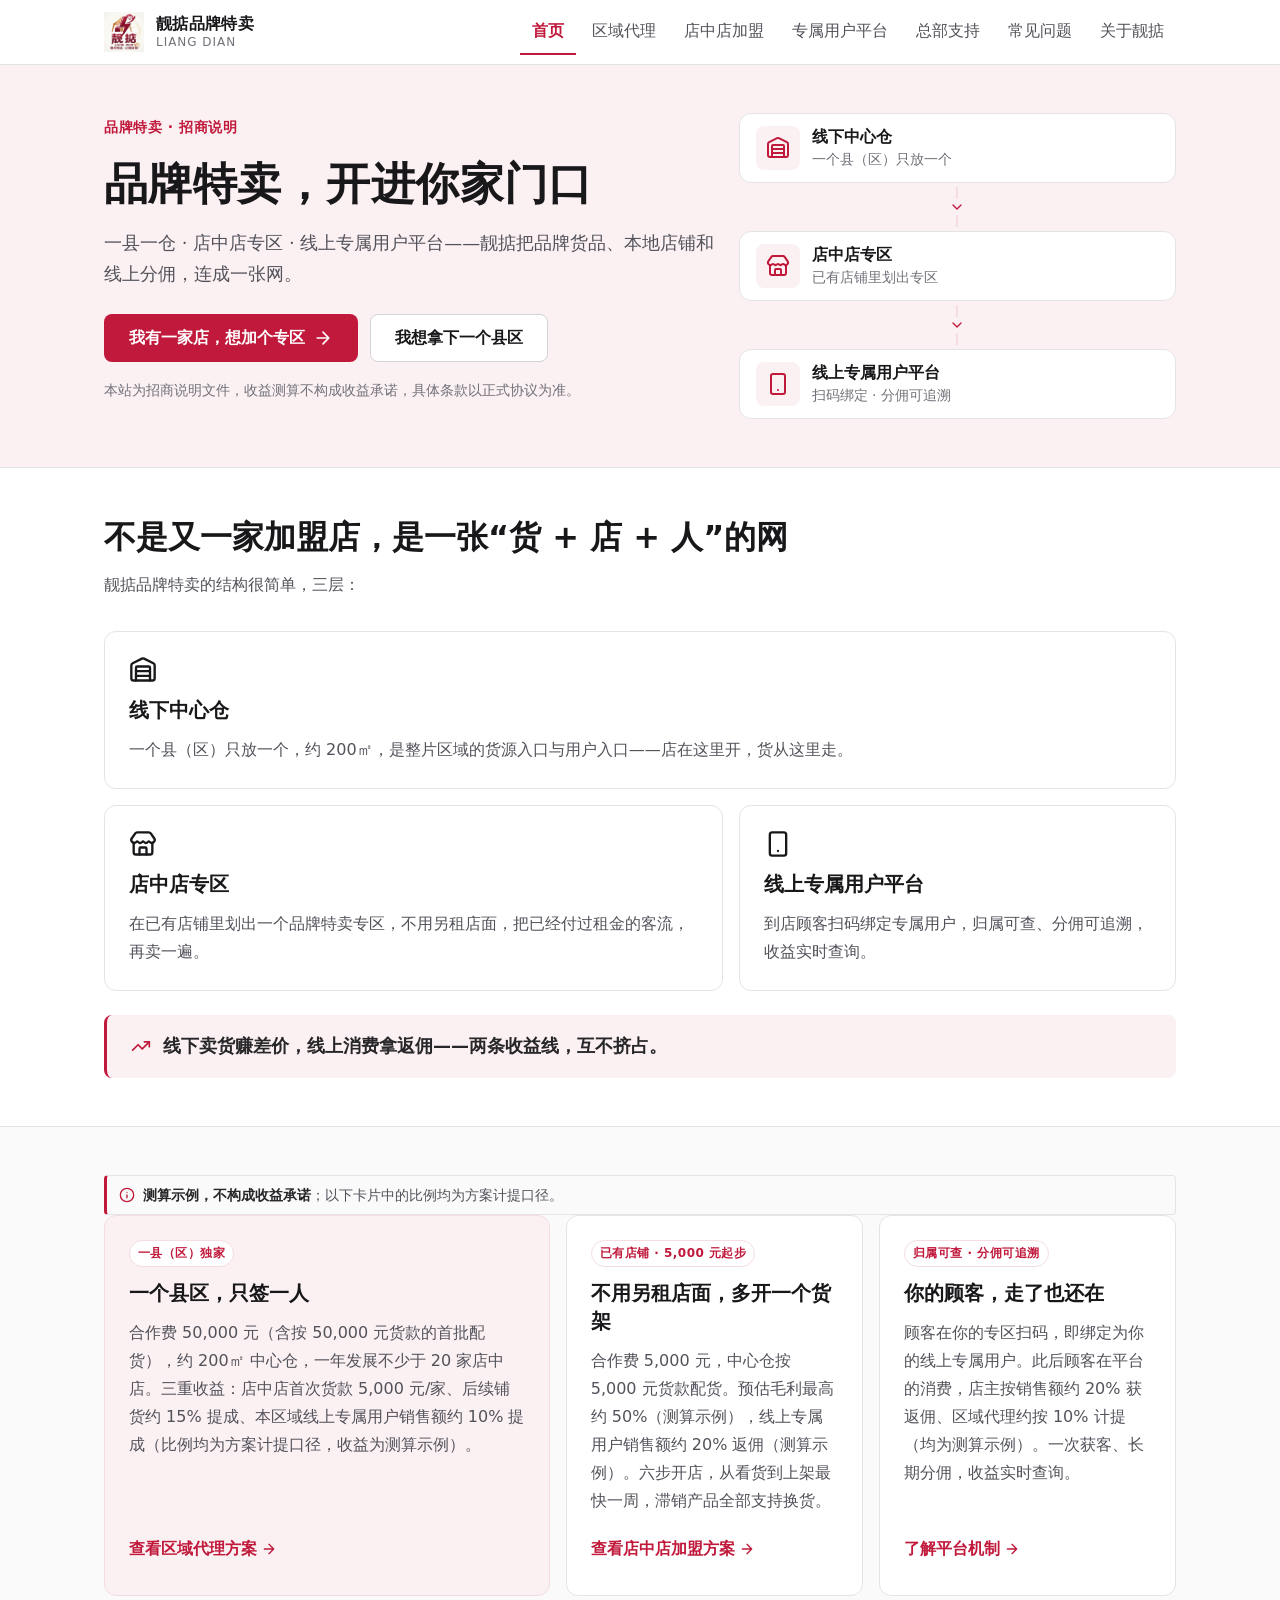
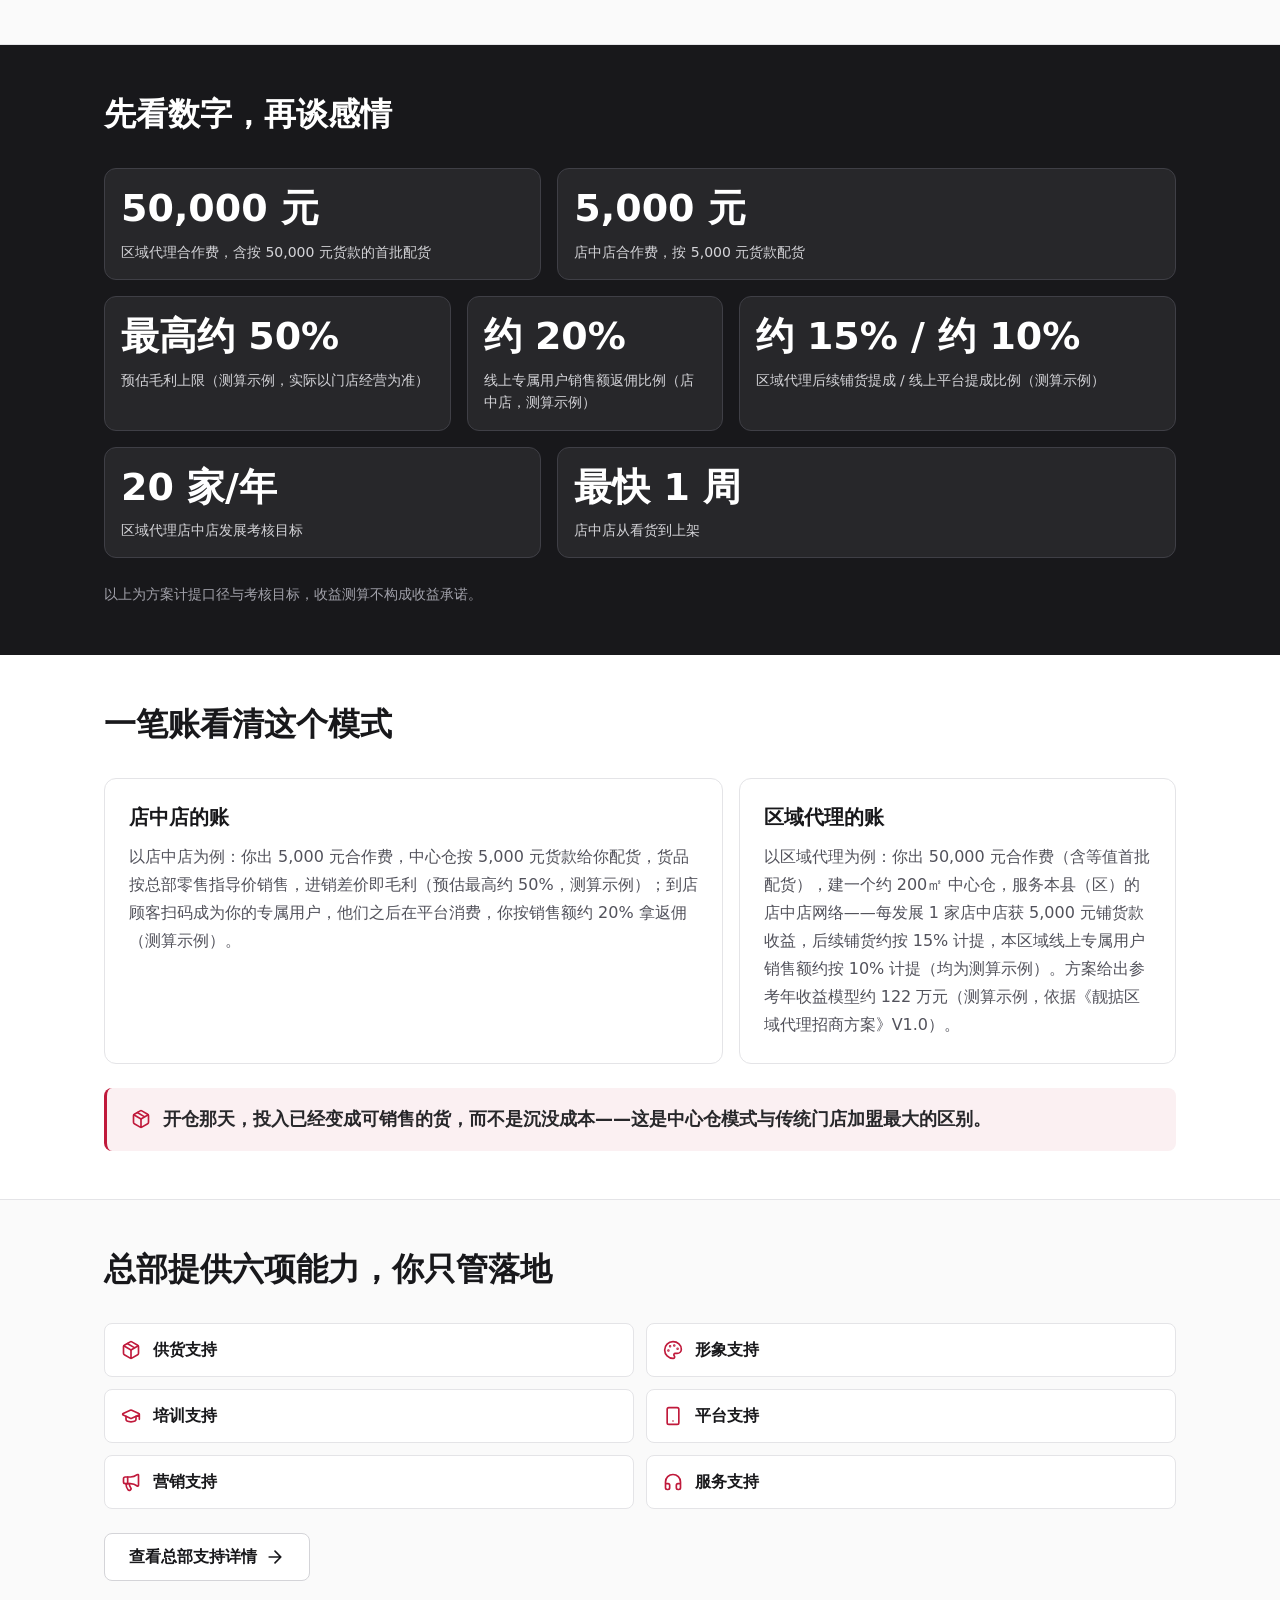
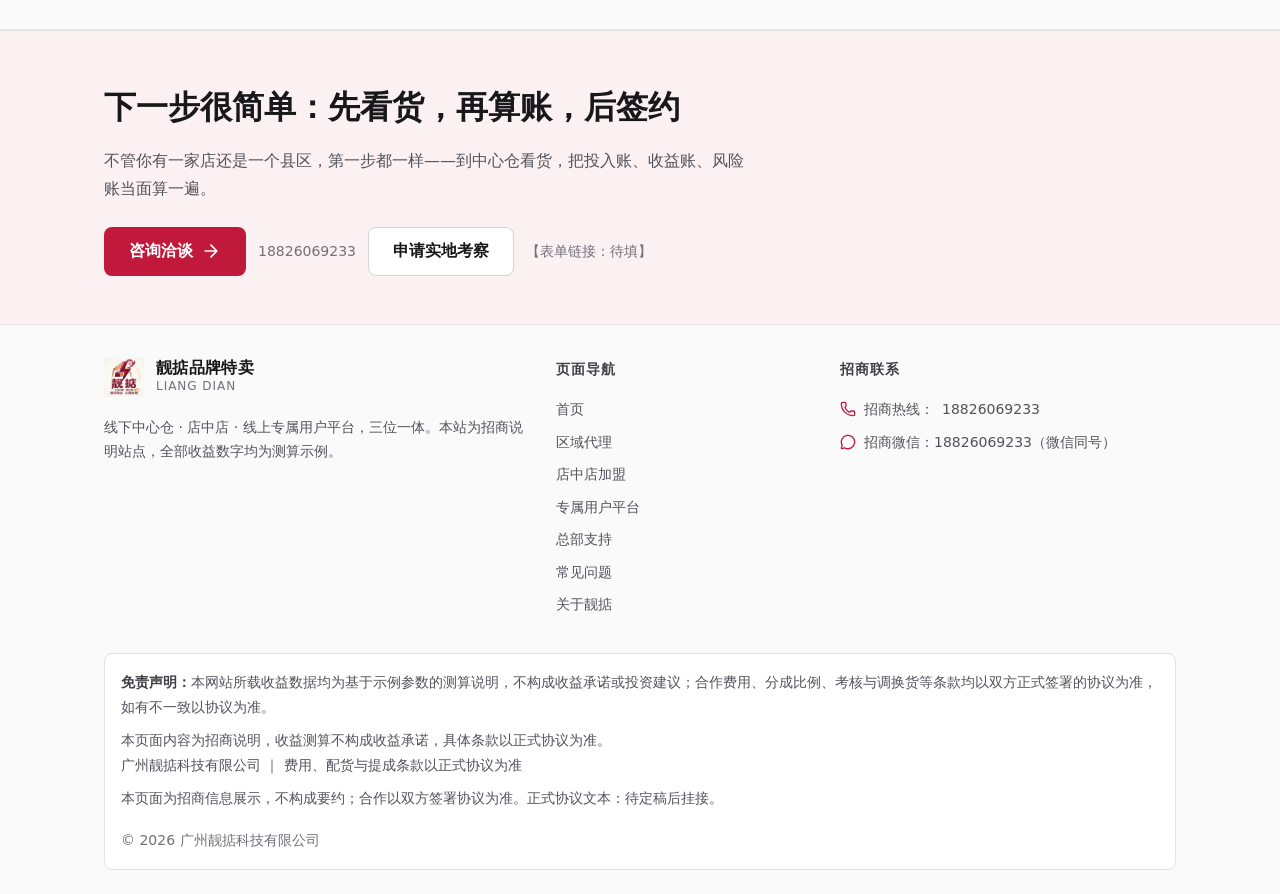
==== commit fd0c74af: "deploy: 同步自 liangdian-website@68f719a4dd268f17e3668d15b3f6da0824d99f06" ====
--- a/index.html
+++ b/index.html
@@ -1,4 +1,4 @@
-<!DOCTYPE html><html lang="zh-CN"> <head><meta charset="UTF-8"><meta name="viewport" content="width=device-width, initial-scale=1.0"><title>靓掂品牌特卖招商官网｜区域代理 · 店中店加盟 · 线上专属用户平台</title><meta name="description" content="靓掂品牌特卖，“线下中心仓 + 店中店 + 线上专属用户平台”三位一体。一县一仓区域代理（合作费 50,000 元含首批配货）与店中店专区加盟（5,000 元起步）双通道，顾客扫码绑定专属用户，归属可查、分佣可追溯。本站为招商说明，收益测算不构成承诺，条款以正式协议为准。"><meta name="theme-color" content="#C0193B"><link rel="icon" type="image/png" href="./assets/img/logo.png"><link rel="stylesheet" href="/liangdian-site/_astro/about.CYNftdPD.css"></head> <body> <a class="skip-link" href="#main">跳到主内容</a> <header class="site-header"> <div class="container header-inner"> <a class="brand" href="./index.html"> <img src="./assets/img/logo.png" alt="靓掂品牌特卖标志" width="40" height="40"> <span class="brand-name"><strong>靓掂品牌特卖</strong><span>LIANG DIAN</span></span> </a> <button class="nav-toggle" type="button" aria-expanded="false" aria-controls="site-nav"> <svg class="icon icon-24 icon-menu" aria-hidden="true" focusable="false"><use href="#i-menu"></use></svg> <svg class="icon icon-24 icon-close" aria-hidden="true" focusable="false"><use href="#i-x"></use></svg> <span class="visually-hidden">打开菜单</span> </button> <nav class="site-nav" id="site-nav" aria-label="主导航"> <ul> <li> <a href="./index.html" aria-current="page">首页</a> </li><li> <a href="./agent.html">区域代理</a> </li><li> <a href="./store.html">店中店加盟</a> </li><li> <a href="./platform.html">专属用户平台</a> </li><li> <a href="./support.html">总部支持</a> </li><li> <a href="./faq.html">常见问题</a> </li><li> <a href="./about.html">关于靓掂</a> </li> </ul> </nav> </div> </header> <!-- 本地图标 sprite（来源 lucide，经 Iconify API 下载至 assets/icons/，已内联以便 file:// 预览） --><svg xmlns="http://www.w3.org/2000/svg" class="svg-sprite" aria-hidden="true"> <symbol id="i-arrow-right" viewBox="0 0 24 24"><path fill="none" stroke="currentColor" stroke-linecap="round" stroke-linejoin="round" stroke-width="2" d="M5 12h14m-7-7l7 7l-7 7"></path></symbol> <symbol id="i-badge-check" viewBox="0 0 24 24"><g fill="none" stroke="currentColor" stroke-linecap="round" stroke-linejoin="round" stroke-width="2"><path d="M3.85 8.62a4 4 0 0 1 4.78-4.77a4 4 0 0 1 6.74 0a4 4 0 0 1 4.78 4.78a4 4 0 0 1 0 6.74a4 4 0 0 1-4.77 4.78a4 4 0 0 1-6.75 0a4 4 0 0 1-4.78-4.77a4 4 0 0 1 0-6.76"></path><path d="m16 9l-5.5 5.5L8 12"></path></g></symbol> <symbol id="i-building-2" viewBox="0 0 24 24"><g fill="none" stroke="currentColor" stroke-linecap="round" stroke-linejoin="round" stroke-width="2"><path d="M10 12h4m-4-4h4m0 13v-3a2 2 0 0 0-4 0v3"></path><path d="M6 10H4a2 2 0 0 0-2 2v7a2 2 0 0 0 2 2h16a2 2 0 0 0 2-2V9a2 2 0 0 0-2-2h-2"></path><path d="M6 21V5a2 2 0 0 1 2-2h8a2 2 0 0 1 2 2v16"></path></g></symbol> <symbol id="i-calculator" viewBox="0 0 24 24"><g fill="none" stroke="currentColor" stroke-linecap="round" stroke-linejoin="round" stroke-width="2"><rect width="16" height="20" x="4" y="2" rx="2"></rect><path d="M8 6h8m0 8v4m0-8h.01M12 10h.01M8 10h.01M12 14h.01M8 14h.01M12 18h.01M8 18h.01"></path></g></symbol> <symbol id="i-chart-line" viewBox="0 0 24 24"><g fill="none" stroke="currentColor" stroke-linecap="round" stroke-linejoin="round" stroke-width="2"><path d="M3 3v16a2 2 0 0 0 2 2h16"></path><path d="m19 9l-5 5l-4-4l-3 3"></path></g></symbol> <symbol id="i-check" viewBox="0 0 24 24"><path fill="none" stroke="currentColor" stroke-linecap="round" stroke-linejoin="round" stroke-width="2" d="M20 6L9 17l-5-5"></path></symbol> <symbol id="i-chevron-down" viewBox="0 0 24 24"><path fill="none" stroke="currentColor" stroke-linecap="round" stroke-linejoin="round" stroke-width="2" d="m6 9l6 6l6-6"></path></symbol> <symbol id="i-circle-alert" viewBox="0 0 24 24"><g fill="none" stroke="currentColor" stroke-linecap="round" stroke-linejoin="round" stroke-width="2"><circle cx="12" cy="12" r="10"></circle><path d="M12 8v4m0 4h.01"></path></g></symbol> <symbol id="i-clock" viewBox="0 0 24 24"><g fill="none" stroke="currentColor" stroke-linecap="round" stroke-linejoin="round" stroke-width="2"><circle cx="12" cy="12" r="10"></circle><path d="M12 6v6l4 2"></path></g></symbol> <symbol id="i-coins" viewBox="0 0 24 24"><g fill="none" stroke="currentColor" stroke-linecap="round" stroke-linejoin="round" stroke-width="2"><path d="M13.744 17.736a6 6 0 1 1-7.48-7.48M15 6h1v4"></path><path d="m6.134 14.768l.866-.5l2 3.464"></path><circle cx="16" cy="8" r="6"></circle></g></symbol> <symbol id="i-graduation-cap" viewBox="0 0 24 24"><g fill="none" stroke="currentColor" stroke-linecap="round" stroke-linejoin="round" stroke-width="2"><path d="M21.42 10.922a1 1 0 0 0-.019-1.838L12.83 5.18a2 2 0 0 0-1.66 0L2.6 9.08a1 1 0 0 0 0 1.832l8.57 3.908a2 2 0 0 0 1.66 0zM22 10v6"></path><path d="M6 12.5V16a6 3 0 0 0 12 0v-3.5"></path></g></symbol> <symbol id="i-headphones" viewBox="0 0 24 24"><path fill="none" stroke="currentColor" stroke-linecap="round" stroke-linejoin="round" stroke-width="2" d="M3 14h3a2 2 0 0 1 2 2v3a2 2 0 0 1-2 2H5a2 2 0 0 1-2-2v-7a9 9 0 0 1 18 0v7a2 2 0 0 1-2 2h-1a2 2 0 0 1-2-2v-3a2 2 0 0 1 2-2h3"></path></symbol> <symbol id="i-info" viewBox="0 0 24 24"><g fill="none" stroke="currentColor" stroke-linecap="round" stroke-linejoin="round" stroke-width="2"><circle cx="12" cy="12" r="10"></circle><path d="M12 16v-4m0-4h.01"></path></g></symbol> <symbol id="i-layout-template" viewBox="0 0 24 24"><g fill="none" stroke="currentColor" stroke-linecap="round" stroke-linejoin="round" stroke-width="2"><rect width="18" height="7" x="3" y="3" rx="1"></rect><rect width="9" height="7" x="3" y="14" rx="1"></rect><rect width="5" height="7" x="16" y="14" rx="1"></rect></g></symbol> <symbol id="i-list-checks" viewBox="0 0 24 24"><path fill="none" stroke="currentColor" stroke-linecap="round" stroke-linejoin="round" stroke-width="2" d="M13 5h8m-8 7h8m-8 7h8M3 17l2 2l4-4M3 7l2 2l4-4"></path></symbol> <symbol id="i-mail" viewBox="0 0 24 24"><g fill="none" stroke="currentColor" stroke-linecap="round" stroke-linejoin="round" stroke-width="2"><path d="m22 7l-8.991 5.727a2 2 0 0 1-2.009 0L2 7"></path><rect width="20" height="16" x="2" y="4" rx="2"></rect></g></symbol> <symbol id="i-map-pin" viewBox="0 0 24 24"><g fill="none" stroke="currentColor" stroke-linecap="round" stroke-linejoin="round" stroke-width="2"><path d="M20 10c0 4.993-5.539 10.193-7.399 11.799a1 1 0 0 1-1.202 0C9.539 20.193 4 14.993 4 10a8 8 0 0 1 16 0"></path><circle cx="12" cy="10" r="3"></circle></g></symbol> <symbol id="i-megaphone" viewBox="0 0 24 24"><g fill="none" stroke="currentColor" stroke-linecap="round" stroke-linejoin="round" stroke-width="2"><path d="M11 6a13 13 0 0 0 8.4-2.8A1 1 0 0 1 21 4v12a1 1 0 0 1-1.6.8A13 13 0 0 0 11 14H5a2 2 0 0 1-2-2V8a2 2 0 0 1 2-2z"></path><path d="M6 14a12 12 0 0 0 2.4 7.2a2 2 0 0 0 3.2-2.4A8 8 0 0 1 10 14M8 6v8"></path></g></symbol> <symbol id="i-menu" viewBox="0 0 24 24"><path fill="none" stroke="currentColor" stroke-linecap="round" stroke-linejoin="round" stroke-width="2" d="M4 5h16M4 12h16M4 19h16"></path></symbol> <symbol id="i-message-circle" viewBox="0 0 24 24"><path fill="none" stroke="currentColor" stroke-linecap="round" stroke-linejoin="round" stroke-width="2" d="M2.992 16.342a2 2 0 0 1 .094 1.167l-1.065 3.29a1 1 0 0 0 1.236 1.168l3.413-.998a2 2 0 0 1 1.099.092a10 10 0 1 0-4.777-4.719"></path></symbol> <symbol id="i-package" viewBox="0 0 24 24"><g fill="none" stroke="currentColor" stroke-linecap="round" stroke-linejoin="round" stroke-width="2"><path d="M11 21.73a2 2 0 0 0 2 0l7-4A2 2 0 0 0 21 16V8a2 2 0 0 0-1-1.73l-7-4a2 2 0 0 0-2 0l-7 4A2 2 0 0 0 3 8v8a2 2 0 0 0 1 1.73zm1 .27V12"></path><path d="M3.29 7L12 12l8.71-5M7.5 4.27l9 5.15"></path></g></symbol> <symbol id="i-palette" viewBox="0 0 24 24"><g fill="none" stroke="currentColor" stroke-linecap="round" stroke-linejoin="round" stroke-width="2"><path d="M12 22a1 1 0 0 1 0-20a10 9 0 0 1 10 9a5 5 0 0 1-5 5h-2.25a1.75 1.75 0 0 0-1.4 2.8l.3.4a1.75 1.75 0 0 1-1.4 2.8z"></path><circle cx="13.5" cy="6.5" r=".5" fill="currentColor"></circle><circle cx="17.5" cy="10.5" r=".5" fill="currentColor"></circle><circle cx="6.5" cy="12.5" r=".5" fill="currentColor"></circle><circle cx="8.5" cy="7.5" r=".5" fill="currentColor"></circle></g></symbol> <symbol id="i-phone" viewBox="0 0 24 24"><path fill="none" stroke="currentColor" stroke-linecap="round" stroke-linejoin="round" stroke-width="2" d="M13.832 16.568a1 1 0 0 0 1.213-.303l.355-.465A2 2 0 0 1 17 15h3a2 2 0 0 1 2 2v3a2 2 0 0 1-2 2A18 18 0 0 1 2 4a2 2 0 0 1 2-2h3a2 2 0 0 1 2 2v3a2 2 0 0 1-.8 1.6l-.468.351a1 1 0 0 0-.292 1.233a14 14 0 0 0 6.392 6.384"></path></symbol> <symbol id="i-qr-code" viewBox="0 0 24 24"><g fill="none" stroke="currentColor" stroke-linecap="round" stroke-linejoin="round" stroke-width="2"><rect width="5" height="5" x="3" y="3" rx="1"></rect><rect width="5" height="5" x="16" y="3" rx="1"></rect><rect width="5" height="5" x="3" y="16" rx="1"></rect><path d="M21 16h-3a2 2 0 0 0-2 2v3m5 0v.01M12 7v3a2 2 0 0 1-2 2H7m-4 0h.01M12 3h.01M12 16v.01M16 12h1m4 0v.01M12 21v-1"></path></g></symbol> <symbol id="i-refresh-cw" viewBox="0 0 24 24"><g fill="none" stroke="currentColor" stroke-linecap="round" stroke-linejoin="round" stroke-width="2"><path d="M3 12a9 9 0 0 1 9-9a9.75 9.75 0 0 1 6.74 2.74L21 8"></path><path d="M21 3v5h-5m5 4a9 9 0 0 1-9 9a9.75 9.75 0 0 1-6.74-2.74L3 16"></path><path d="M8 16H3v5"></path></g></symbol> <symbol id="i-shield-alert" viewBox="0 0 24 24"><path fill="none" stroke="currentColor" stroke-linecap="round" stroke-linejoin="round" stroke-width="2" d="M20 13c0 5-3.5 7.5-7.66 8.95a1 1 0 0 1-.67-.01C7.5 20.5 4 18 4 13V6a1 1 0 0 1 1-1c2 0 4.5-1.2 6.24-2.72a1.17 1.17 0 0 1 1.52 0C14.51 3.81 17 5 19 5a1 1 0 0 1 1 1zm-8-5v4m0 4h.01"></path></symbol> <symbol id="i-shield-check" viewBox="0 0 24 24"><g fill="none" stroke="currentColor" stroke-linecap="round" stroke-linejoin="round" stroke-width="2"><path d="M20 13c0 5-3.5 7.5-7.66 8.95a1 1 0 0 1-.67-.01C7.5 20.5 4 18 4 13V6a1 1 0 0 1 1-1c2 0 4.5-1.2 6.24-2.72a1.17 1.17 0 0 1 1.52 0C14.51 3.81 17 5 19 5a1 1 0 0 1 1 1z"></path><path d="m9 12l2 2l4-4"></path></g></symbol> <symbol id="i-smartphone" viewBox="0 0 24 24"><g fill="none" stroke="currentColor" stroke-linecap="round" stroke-linejoin="round" stroke-width="2"><rect width="14" height="20" x="5" y="2" rx="2" ry="2"></rect><path d="M12 18h.01"></path></g></symbol> <symbol id="i-store" viewBox="0 0 24 24"><g fill="none" stroke="currentColor" stroke-linecap="round" stroke-linejoin="round" stroke-width="2"><path d="M15 21v-5a1 1 0 0 0-1-1h-4a1 1 0 0 0-1 1v5m8.774-10.69a1.12 1.12 0 0 0-1.549 0a2.5 2.5 0 0 1-3.451 0a1.12 1.12 0 0 0-1.548 0a2.5 2.5 0 0 1-3.452 0a1.12 1.12 0 0 0-1.549 0a2.5 2.5 0 0 1-3.77-3.248l2.889-4.184A2 2 0 0 1 7 2h10a2 2 0 0 1 1.653.873l2.895 4.192a2.5 2.5 0 0 1-3.774 3.244"></path><path d="M4 10.95V19a2 2 0 0 0 2 2h12a2 2 0 0 0 2-2v-8.05"></path></g></symbol> <symbol id="i-trending-up" viewBox="0 0 24 24"><g fill="none" stroke="currentColor" stroke-linecap="round" stroke-linejoin="round" stroke-width="2"><path d="M16 7h6v6"></path><path d="m22 7l-8.5 8.5l-5-5L2 17"></path></g></symbol> <symbol id="i-user-check" viewBox="0 0 24 24"><g fill="none" stroke="currentColor" stroke-linecap="round" stroke-linejoin="round" stroke-width="2"><path d="m16 11l2 2l4-4m-6 12v-2a4 4 0 0 0-4-4H6a4 4 0 0 0-4 4v2"></path><circle cx="9" cy="7" r="4"></circle></g></symbol> <symbol id="i-wallet" viewBox="0 0 24 24"><g fill="none" stroke="currentColor" stroke-linecap="round" stroke-linejoin="round" stroke-width="2"><path d="M19 7V4a1 1 0 0 0-1-1H5a2 2 0 0 0 0 4h15a1 1 0 0 1 1 1v4h-3a2 2 0 0 0 0 4h3a1 1 0 0 0 1-1v-2a1 1 0 0 0-1-1"></path><path d="M3 5v14a2 2 0 0 0 2 2h15a1 1 0 0 0 1-1v-4"></path></g></symbol> <symbol id="i-warehouse" viewBox="0 0 24 24"><g fill="none" stroke="currentColor" stroke-linecap="round" stroke-linejoin="round" stroke-width="2"><path d="M18 21V10a1 1 0 0 0-1-1H7a1 1 0 0 0-1 1v11"></path><path d="M22 19a2 2 0 0 1-2 2H4a2 2 0 0 1-2-2V8a2 2 0 0 1 1.132-1.803l7.95-3.974a2 2 0 0 1 1.837 0l7.948 3.974A2 2 0 0 1 22 8zM6 13h12M6 17h12"></path></g></symbol> <symbol id="i-x" viewBox="0 0 24 24"><path fill="none" stroke="currentColor" stroke-linecap="round" stroke-linejoin="round" stroke-width="2" d="M18 6L6 18M6 6l12 12"></path></symbol> </svg> <main id="main">   <section class="hero"> <div class="container grid-12"> <div class="span-7"> <p class="hero-kicker">品牌特卖 · 招商说明</p> <h1>品牌特卖，开进你家门口</h1> <p class="hero-lede">一县一仓 · 店中店专区 · 线上专属用户平台——靓掂把品牌货品、本地店铺和线上分佣，连成一张网。</p> <div class="hero-actions"> <a class="btn btn-primary" href="./store.html">我有一家店，想加个专区
+<!DOCTYPE html><html lang="zh-CN"> <head><meta charset="UTF-8"><meta name="viewport" content="width=device-width, initial-scale=1.0"><title>靓掂品牌特卖招商官网｜区域代理 · 店中店加盟 · 线上专属用户平台</title><meta name="description" content="靓掂品牌特卖，“线下中心仓 + 店中店 + 线上专属用户平台”三位一体。一县一仓区域代理（合作费 50,000 元含首批配货）与店中店专区加盟（5,000 元起步）双通道，顾客扫码绑定专属用户，归属可查、分佣可追溯。本站为招商说明，收益测算不构成承诺，条款以正式协议为准。"><meta name="theme-color" content="#C0193B"><link rel="icon" type="image/png" href="./assets/img/logo.png"><link rel="stylesheet" href="/_astro/about.CYNftdPD.css"></head> <body> <a class="skip-link" href="#main">跳到主内容</a> <header class="site-header"> <div class="container header-inner"> <a class="brand" href="./index.html"> <img src="./assets/img/logo.png" alt="靓掂品牌特卖标志" width="40" height="40"> <span class="brand-name"><strong>靓掂品牌特卖</strong><span>LIANG DIAN</span></span> </a> <button class="nav-toggle" type="button" aria-expanded="false" aria-controls="site-nav"> <svg class="icon icon-24 icon-menu" aria-hidden="true" focusable="false"><use href="#i-menu"></use></svg> <svg class="icon icon-24 icon-close" aria-hidden="true" focusable="false"><use href="#i-x"></use></svg> <span class="visually-hidden">打开菜单</span> </button> <nav class="site-nav" id="site-nav" aria-label="主导航"> <ul> <li> <a href="./index.html" aria-current="page">首页</a> </li><li> <a href="./agent.html">区域代理</a> </li><li> <a href="./store.html">店中店加盟</a> </li><li> <a href="./platform.html">专属用户平台</a> </li><li> <a href="./support.html">总部支持</a> </li><li> <a href="./faq.html">常见问题</a> </li><li> <a href="./about.html">关于靓掂</a> </li> </ul> </nav> </div> </header> <!-- 本地图标 sprite（来源 lucide，经 Iconify API 下载至 assets/icons/，已内联以便 file:// 预览） --><svg xmlns="http://www.w3.org/2000/svg" class="svg-sprite" aria-hidden="true"> <symbol id="i-arrow-right" viewBox="0 0 24 24"><path fill="none" stroke="currentColor" stroke-linecap="round" stroke-linejoin="round" stroke-width="2" d="M5 12h14m-7-7l7 7l-7 7"></path></symbol> <symbol id="i-badge-check" viewBox="0 0 24 24"><g fill="none" stroke="currentColor" stroke-linecap="round" stroke-linejoin="round" stroke-width="2"><path d="M3.85 8.62a4 4 0 0 1 4.78-4.77a4 4 0 0 1 6.74 0a4 4 0 0 1 4.78 4.78a4 4 0 0 1 0 6.74a4 4 0 0 1-4.77 4.78a4 4 0 0 1-6.75 0a4 4 0 0 1-4.78-4.77a4 4 0 0 1 0-6.76"></path><path d="m16 9l-5.5 5.5L8 12"></path></g></symbol> <symbol id="i-building-2" viewBox="0 0 24 24"><g fill="none" stroke="currentColor" stroke-linecap="round" stroke-linejoin="round" stroke-width="2"><path d="M10 12h4m-4-4h4m0 13v-3a2 2 0 0 0-4 0v3"></path><path d="M6 10H4a2 2 0 0 0-2 2v7a2 2 0 0 0 2 2h16a2 2 0 0 0 2-2V9a2 2 0 0 0-2-2h-2"></path><path d="M6 21V5a2 2 0 0 1 2-2h8a2 2 0 0 1 2 2v16"></path></g></symbol> <symbol id="i-calculator" viewBox="0 0 24 24"><g fill="none" stroke="currentColor" stroke-linecap="round" stroke-linejoin="round" stroke-width="2"><rect width="16" height="20" x="4" y="2" rx="2"></rect><path d="M8 6h8m0 8v4m0-8h.01M12 10h.01M8 10h.01M12 14h.01M8 14h.01M12 18h.01M8 18h.01"></path></g></symbol> <symbol id="i-chart-line" viewBox="0 0 24 24"><g fill="none" stroke="currentColor" stroke-linecap="round" stroke-linejoin="round" stroke-width="2"><path d="M3 3v16a2 2 0 0 0 2 2h16"></path><path d="m19 9l-5 5l-4-4l-3 3"></path></g></symbol> <symbol id="i-check" viewBox="0 0 24 24"><path fill="none" stroke="currentColor" stroke-linecap="round" stroke-linejoin="round" stroke-width="2" d="M20 6L9 17l-5-5"></path></symbol> <symbol id="i-chevron-down" viewBox="0 0 24 24"><path fill="none" stroke="currentColor" stroke-linecap="round" stroke-linejoin="round" stroke-width="2" d="m6 9l6 6l6-6"></path></symbol> <symbol id="i-circle-alert" viewBox="0 0 24 24"><g fill="none" stroke="currentColor" stroke-linecap="round" stroke-linejoin="round" stroke-width="2"><circle cx="12" cy="12" r="10"></circle><path d="M12 8v4m0 4h.01"></path></g></symbol> <symbol id="i-clock" viewBox="0 0 24 24"><g fill="none" stroke="currentColor" stroke-linecap="round" stroke-linejoin="round" stroke-width="2"><circle cx="12" cy="12" r="10"></circle><path d="M12 6v6l4 2"></path></g></symbol> <symbol id="i-coins" viewBox="0 0 24 24"><g fill="none" stroke="currentColor" stroke-linecap="round" stroke-linejoin="round" stroke-width="2"><path d="M13.744 17.736a6 6 0 1 1-7.48-7.48M15 6h1v4"></path><path d="m6.134 14.768l.866-.5l2 3.464"></path><circle cx="16" cy="8" r="6"></circle></g></symbol> <symbol id="i-graduation-cap" viewBox="0 0 24 24"><g fill="none" stroke="currentColor" stroke-linecap="round" stroke-linejoin="round" stroke-width="2"><path d="M21.42 10.922a1 1 0 0 0-.019-1.838L12.83 5.18a2 2 0 0 0-1.66 0L2.6 9.08a1 1 0 0 0 0 1.832l8.57 3.908a2 2 0 0 0 1.66 0zM22 10v6"></path><path d="M6 12.5V16a6 3 0 0 0 12 0v-3.5"></path></g></symbol> <symbol id="i-headphones" viewBox="0 0 24 24"><path fill="none" stroke="currentColor" stroke-linecap="round" stroke-linejoin="round" stroke-width="2" d="M3 14h3a2 2 0 0 1 2 2v3a2 2 0 0 1-2 2H5a2 2 0 0 1-2-2v-7a9 9 0 0 1 18 0v7a2 2 0 0 1-2 2h-1a2 2 0 0 1-2-2v-3a2 2 0 0 1 2-2h3"></path></symbol> <symbol id="i-info" viewBox="0 0 24 24"><g fill="none" stroke="currentColor" stroke-linecap="round" stroke-linejoin="round" stroke-width="2"><circle cx="12" cy="12" r="10"></circle><path d="M12 16v-4m0-4h.01"></path></g></symbol> <symbol id="i-layout-template" viewBox="0 0 24 24"><g fill="none" stroke="currentColor" stroke-linecap="round" stroke-linejoin="round" stroke-width="2"><rect width="18" height="7" x="3" y="3" rx="1"></rect><rect width="9" height="7" x="3" y="14" rx="1"></rect><rect width="5" height="7" x="16" y="14" rx="1"></rect></g></symbol> <symbol id="i-list-checks" viewBox="0 0 24 24"><path fill="none" stroke="currentColor" stroke-linecap="round" stroke-linejoin="round" stroke-width="2" d="M13 5h8m-8 7h8m-8 7h8M3 17l2 2l4-4M3 7l2 2l4-4"></path></symbol> <symbol id="i-mail" viewBox="0 0 24 24"><g fill="none" stroke="currentColor" stroke-linecap="round" stroke-linejoin="round" stroke-width="2"><path d="m22 7l-8.991 5.727a2 2 0 0 1-2.009 0L2 7"></path><rect width="20" height="16" x="2" y="4" rx="2"></rect></g></symbol> <symbol id="i-map-pin" viewBox="0 0 24 24"><g fill="none" stroke="currentColor" stroke-linecap="round" stroke-linejoin="round" stroke-width="2"><path d="M20 10c0 4.993-5.539 10.193-7.399 11.799a1 1 0 0 1-1.202 0C9.539 20.193 4 14.993 4 10a8 8 0 0 1 16 0"></path><circle cx="12" cy="10" r="3"></circle></g></symbol> <symbol id="i-megaphone" viewBox="0 0 24 24"><g fill="none" stroke="currentColor" stroke-linecap="round" stroke-linejoin="round" stroke-width="2"><path d="M11 6a13 13 0 0 0 8.4-2.8A1 1 0 0 1 21 4v12a1 1 0 0 1-1.6.8A13 13 0 0 0 11 14H5a2 2 0 0 1-2-2V8a2 2 0 0 1 2-2z"></path><path d="M6 14a12 12 0 0 0 2.4 7.2a2 2 0 0 0 3.2-2.4A8 8 0 0 1 10 14M8 6v8"></path></g></symbol> <symbol id="i-menu" viewBox="0 0 24 24"><path fill="none" stroke="currentColor" stroke-linecap="round" stroke-linejoin="round" stroke-width="2" d="M4 5h16M4 12h16M4 19h16"></path></symbol> <symbol id="i-message-circle" viewBox="0 0 24 24"><path fill="none" stroke="currentColor" stroke-linecap="round" stroke-linejoin="round" stroke-width="2" d="M2.992 16.342a2 2 0 0 1 .094 1.167l-1.065 3.29a1 1 0 0 0 1.236 1.168l3.413-.998a2 2 0 0 1 1.099.092a10 10 0 1 0-4.777-4.719"></path></symbol> <symbol id="i-package" viewBox="0 0 24 24"><g fill="none" stroke="currentColor" stroke-linecap="round" stroke-linejoin="round" stroke-width="2"><path d="M11 21.73a2 2 0 0 0 2 0l7-4A2 2 0 0 0 21 16V8a2 2 0 0 0-1-1.73l-7-4a2 2 0 0 0-2 0l-7 4A2 2 0 0 0 3 8v8a2 2 0 0 0 1 1.73zm1 .27V12"></path><path d="M3.29 7L12 12l8.71-5M7.5 4.27l9 5.15"></path></g></symbol> <symbol id="i-palette" viewBox="0 0 24 24"><g fill="none" stroke="currentColor" stroke-linecap="round" stroke-linejoin="round" stroke-width="2"><path d="M12 22a1 1 0 0 1 0-20a10 9 0 0 1 10 9a5 5 0 0 1-5 5h-2.25a1.75 1.75 0 0 0-1.4 2.8l.3.4a1.75 1.75 0 0 1-1.4 2.8z"></path><circle cx="13.5" cy="6.5" r=".5" fill="currentColor"></circle><circle cx="17.5" cy="10.5" r=".5" fill="currentColor"></circle><circle cx="6.5" cy="12.5" r=".5" fill="currentColor"></circle><circle cx="8.5" cy="7.5" r=".5" fill="currentColor"></circle></g></symbol> <symbol id="i-phone" viewBox="0 0 24 24"><path fill="none" stroke="currentColor" stroke-linecap="round" stroke-linejoin="round" stroke-width="2" d="M13.832 16.568a1 1 0 0 0 1.213-.303l.355-.465A2 2 0 0 1 17 15h3a2 2 0 0 1 2 2v3a2 2 0 0 1-2 2A18 18 0 0 1 2 4a2 2 0 0 1 2-2h3a2 2 0 0 1 2 2v3a2 2 0 0 1-.8 1.6l-.468.351a1 1 0 0 0-.292 1.233a14 14 0 0 0 6.392 6.384"></path></symbol> <symbol id="i-qr-code" viewBox="0 0 24 24"><g fill="none" stroke="currentColor" stroke-linecap="round" stroke-linejoin="round" stroke-width="2"><rect width="5" height="5" x="3" y="3" rx="1"></rect><rect width="5" height="5" x="16" y="3" rx="1"></rect><rect width="5" height="5" x="3" y="16" rx="1"></rect><path d="M21 16h-3a2 2 0 0 0-2 2v3m5 0v.01M12 7v3a2 2 0 0 1-2 2H7m-4 0h.01M12 3h.01M12 16v.01M16 12h1m4 0v.01M12 21v-1"></path></g></symbol> <symbol id="i-refresh-cw" viewBox="0 0 24 24"><g fill="none" stroke="currentColor" stroke-linecap="round" stroke-linejoin="round" stroke-width="2"><path d="M3 12a9 9 0 0 1 9-9a9.75 9.75 0 0 1 6.74 2.74L21 8"></path><path d="M21 3v5h-5m5 4a9 9 0 0 1-9 9a9.75 9.75 0 0 1-6.74-2.74L3 16"></path><path d="M8 16H3v5"></path></g></symbol> <symbol id="i-shield-alert" viewBox="0 0 24 24"><path fill="none" stroke="currentColor" stroke-linecap="round" stroke-linejoin="round" stroke-width="2" d="M20 13c0 5-3.5 7.5-7.66 8.95a1 1 0 0 1-.67-.01C7.5 20.5 4 18 4 13V6a1 1 0 0 1 1-1c2 0 4.5-1.2 6.24-2.72a1.17 1.17 0 0 1 1.52 0C14.51 3.81 17 5 19 5a1 1 0 0 1 1 1zm-8-5v4m0 4h.01"></path></symbol> <symbol id="i-shield-check" viewBox="0 0 24 24"><g fill="none" stroke="currentColor" stroke-linecap="round" stroke-linejoin="round" stroke-width="2"><path d="M20 13c0 5-3.5 7.5-7.66 8.95a1 1 0 0 1-.67-.01C7.5 20.5 4 18 4 13V6a1 1 0 0 1 1-1c2 0 4.5-1.2 6.24-2.72a1.17 1.17 0 0 1 1.52 0C14.51 3.81 17 5 19 5a1 1 0 0 1 1 1z"></path><path d="m9 12l2 2l4-4"></path></g></symbol> <symbol id="i-smartphone" viewBox="0 0 24 24"><g fill="none" stroke="currentColor" stroke-linecap="round" stroke-linejoin="round" stroke-width="2"><rect width="14" height="20" x="5" y="2" rx="2" ry="2"></rect><path d="M12 18h.01"></path></g></symbol> <symbol id="i-store" viewBox="0 0 24 24"><g fill="none" stroke="currentColor" stroke-linecap="round" stroke-linejoin="round" stroke-width="2"><path d="M15 21v-5a1 1 0 0 0-1-1h-4a1 1 0 0 0-1 1v5m8.774-10.69a1.12 1.12 0 0 0-1.549 0a2.5 2.5 0 0 1-3.451 0a1.12 1.12 0 0 0-1.548 0a2.5 2.5 0 0 1-3.452 0a1.12 1.12 0 0 0-1.549 0a2.5 2.5 0 0 1-3.77-3.248l2.889-4.184A2 2 0 0 1 7 2h10a2 2 0 0 1 1.653.873l2.895 4.192a2.5 2.5 0 0 1-3.774 3.244"></path><path d="M4 10.95V19a2 2 0 0 0 2 2h12a2 2 0 0 0 2-2v-8.05"></path></g></symbol> <symbol id="i-trending-up" viewBox="0 0 24 24"><g fill="none" stroke="currentColor" stroke-linecap="round" stroke-linejoin="round" stroke-width="2"><path d="M16 7h6v6"></path><path d="m22 7l-8.5 8.5l-5-5L2 17"></path></g></symbol> <symbol id="i-user-check" viewBox="0 0 24 24"><g fill="none" stroke="currentColor" stroke-linecap="round" stroke-linejoin="round" stroke-width="2"><path d="m16 11l2 2l4-4m-6 12v-2a4 4 0 0 0-4-4H6a4 4 0 0 0-4 4v2"></path><circle cx="9" cy="7" r="4"></circle></g></symbol> <symbol id="i-wallet" viewBox="0 0 24 24"><g fill="none" stroke="currentColor" stroke-linecap="round" stroke-linejoin="round" stroke-width="2"><path d="M19 7V4a1 1 0 0 0-1-1H5a2 2 0 0 0 0 4h15a1 1 0 0 1 1 1v4h-3a2 2 0 0 0 0 4h3a1 1 0 0 0 1-1v-2a1 1 0 0 0-1-1"></path><path d="M3 5v14a2 2 0 0 0 2 2h15a1 1 0 0 0 1-1v-4"></path></g></symbol> <symbol id="i-warehouse" viewBox="0 0 24 24"><g fill="none" stroke="currentColor" stroke-linecap="round" stroke-linejoin="round" stroke-width="2"><path d="M18 21V10a1 1 0 0 0-1-1H7a1 1 0 0 0-1 1v11"></path><path d="M22 19a2 2 0 0 1-2 2H4a2 2 0 0 1-2-2V8a2 2 0 0 1 1.132-1.803l7.95-3.974a2 2 0 0 1 1.837 0l7.948 3.974A2 2 0 0 1 22 8zM6 13h12M6 17h12"></path></g></symbol> <symbol id="i-x" viewBox="0 0 24 24"><path fill="none" stroke="currentColor" stroke-linecap="round" stroke-linejoin="round" stroke-width="2" d="M18 6L6 18M6 6l12 12"></path></symbol> </svg> <main id="main">   <section class="hero"> <div class="container grid-12"> <div class="span-7"> <p class="hero-kicker">品牌特卖 · 招商说明</p> <h1>品牌特卖，开进你家门口</h1> <p class="hero-lede">一县一仓 · 店中店专区 · 线上专属用户平台——靓掂把品牌货品、本地店铺和线上分佣，连成一张网。</p> <div class="hero-actions"> <a class="btn btn-primary" href="./store.html">我有一家店，想加个专区
 <svg class="icon" aria-hidden="true" focusable="false"><use href="#i-arrow-right"></use></svg> </a> <a class="btn btn-secondary" href="./agent.html">我想拿下一个县区</a> </div> <p class="hero-note">本站为招商说明文件，收益测算不构成收益承诺，具体条款以正式协议为准。</p> </div> <div class="span-5 hero-visual" aria-hidden="true"> <div class="flow-card"> <span class="flow-icon"><svg class="icon icon-24" focusable="false"><use href="#i-warehouse"></use></svg></span> <div><strong>线下中心仓</strong><small>一个县（区）只放一个</small></div> </div> <span class="flow-link"><span class="flow-line"></span><svg class="icon icon-16" focusable="false"><use href="#i-chevron-down"></use></svg><span class="flow-line"></span></span> <div class="flow-card"> <span class="flow-icon"><svg class="icon icon-24" focusable="false"><use href="#i-store"></use></svg></span> <div><strong>店中店专区</strong><small>已有店铺里划出专区</small></div> </div> <span class="flow-link"><span class="flow-line"></span><svg class="icon icon-16" focusable="false"><use href="#i-chevron-down"></use></svg><span class="flow-line"></span></span> <div class="flow-card"> <span class="flow-icon"><svg class="icon icon-24" focusable="false"><use href="#i-smartphone"></use></svg></span> <div><strong>线上专属用户平台</strong><small>扫码绑定 · 分佣可追溯</small></div> </div> </div> </div> </section>  <section class="section"> <div class="container"> <div class="section-head reveal"> <h2>不是又一家加盟店，是一张“货 + 店 + 人”的网</h2> <p class="lede">靓掂品牌特卖的结构很简单，三层：</p> </div> <div class="grid-12"> <div class="span-12 card reveal"> <svg class="icon icon-28" aria-hidden="true" focusable="false"><use href="#i-warehouse"></use></svg> <h3>线下中心仓</h3> <p>一个县（区）只放一个，约 200㎡，是整片区域的货源入口与用户入口——店在这里开，货从这里走。</p> </div> <div class="span-7 card reveal"> <svg class="icon icon-28" aria-hidden="true" focusable="false"><use href="#i-store"></use></svg> <h3>店中店专区</h3> <p>在已有店铺里划出一个品牌特卖专区，不用另租店面，把已经付过租金的客流，再卖一遍。</p> </div> <div class="span-5 card reveal"> <svg class="icon icon-28" aria-hidden="true" focusable="false"><use href="#i-smartphone"></use></svg> <h3>线上专属用户平台</h3> <p>到店顾客扫码绑定专属用户，归属可查、分佣可追溯，收益实时查询。</p> </div> </div> <div class="callout reveal mt-6"> <svg class="icon" aria-hidden="true" focusable="false"><use href="#i-trending-up"></use></svg>
 线下卖货赚差价，线上消费拿返佣——两条收益线，互不挤占。
 </div> </div> </section>  <section class="section section-alt" aria-label="三大业务入口"> <div class="container"> <div class="compliance-note reveal"> <svg class="icon" aria-hidden="true" focusable="false"><use href="#i-info"></use></svg> <span><strong>测算示例，不构成收益承诺</strong>；以下卡片中的比例均为方案计提口径。</span> </div> <div class="card-grid grid-3a"> <div class="card card-featured reveal"> <span class="card-tag">一县（区）独家</span> <h3>一个县区，只签一人</h3> <p>合作费 50,000 元（含按 50,000 元货款的首批配货），约 200㎡ 中心仓，一年发展不少于 20 家店中店。三重收益：店中店首次货款 5,000 元/家、后续铺货约 15% 提成、本区域线上专属用户销售额约 10% 提成（比例均为方案计提口径，收益为测算示例）。</p> <a class="btn-text" href="./agent.html">查看区域代理方案
--- a/_astro/about.CYNftdPD.css
+++ b/_astro/about.CYNftdPD.css
@@ -0,0 +1 @@
+:root{--brand: #C0193B;--brand-dark: #9E1430;--brand-deep: #7C0F25;--brand-tint: #FBF0F2;--brand-tint-2: #F3DDE2;--gray-50: #FAFAFA;--gray-100: #F4F4F5;--gray-200: #E4E4E7;--gray-300: #D4D4D8;--gray-400: #A1A1AA;--gray-500: #71717A;--gray-600: #52525B;--gray-700: #3F3F46;--gray-800: #27272A;--gray-900: #18181B;--text: var(--gray-900);--text-2: var(--gray-600);--text-3: var(--gray-500);--bg: #FFFFFF;--bg-alt: var(--gray-50);--danger: #B3261E;--danger-tint: #FBEEED;--font-sans: "PingFang SC", "Hiragino Sans GB", "Microsoft YaHei", "Noto Sans SC", "Source Han Sans CN", system-ui, -apple-system, "Segoe UI", Roboto, "Helvetica Neue", Arial, sans-serif;--fs-caption: 12px;--fs-sm: 14px;--fs-base: 16px;--fs-lead: 18px;--fs-h3: 20px;--fs-h2: clamp(24px, 3.2vw, 32px);--fs-h1: clamp(30px, 5vw, 44px);--fs-num: clamp(26px, 3.6vw, 38px);--sp-1: 4px;--sp-2: 8px;--sp-3: 12px;--sp-4: 16px;--sp-6: 24px;--sp-8: 32px;--sp-12: 48px;--r-sm: 4px;--r-md: 8px;--r-lg: 12px;--r-xl: 16px;--border: 1px solid var(--gray-200);--border-strong: 1px solid var(--gray-300);--z-nav: 50;--z-panel: 40;--t-fast: .15s ease;--t-base: .22s ease}*,*:before,*:after{box-sizing:border-box}html{-webkit-text-size-adjust:100%;scroll-behavior:smooth}body{margin:0;font-family:var(--font-sans);font-size:var(--fs-base);line-height:1.75;color:var(--text);background:var(--bg)}h1,h2,h3,h4,p,ul,ol,dl,dd,figure,blockquote{margin:0}ul,ol{padding:0;list-style:none}img{max-width:100%;display:block}a{color:var(--brand);text-decoration:none;transition:color var(--t-fast),border-color var(--t-fast),background-color var(--t-fast)}a:hover{color:var(--brand-dark)}button{font-family:inherit}table{border-collapse:collapse}:focus-visible{outline:2px solid var(--brand-dark);outline-offset:2px}::selection{background:var(--brand-tint-2);color:var(--brand-deep)}.container{max-width:1120px;margin-inline:auto;padding-inline:clamp(16px,4vw,24px)}.visually-hidden{position:absolute;width:1px;height:1px;padding:0;margin:-1px;overflow:hidden;clip:rect(0 0 0 0);white-space:nowrap;border:0}.skip-link{position:absolute;left:var(--sp-4);top:-48px;z-index:calc(var(--z-nav) + 1);padding:var(--sp-2) var(--sp-4);background:var(--brand);color:#fff;border-radius:var(--r-sm);font-size:var(--fs-sm);transition:top var(--t-fast)}.skip-link:focus{top:var(--sp-2);color:#fff}.grid-12{display:grid;grid-template-columns:repeat(12,1fr);gap:var(--sp-4)}.span-3{grid-column:span 3}.span-4{grid-column:span 4}.span-5{grid-column:span 5}.span-7{grid-column:span 7}.span-8{grid-column:span 8}.span-12{grid-column:span 12}.icon{width:20px;height:20px;flex:none}.icon-16{width:16px;height:16px}.icon-24{width:24px;height:24px}.icon-28{width:28px;height:28px}.num{font-variant-numeric:tabular-nums}.icon-brand{color:var(--brand)}.mt-2{margin-top:var(--sp-2)}.mt-3{margin-top:var(--sp-3)}.mt-4{margin-top:var(--sp-4)}.mt-6{margin-top:var(--sp-6)}.mb-4{margin-bottom:var(--sp-4)}.mb-6{margin-bottom:var(--sp-6)}.site-header{position:sticky;top:0;z-index:var(--z-nav);background:var(--bg);border-bottom:var(--border)}.header-inner{display:flex;align-items:center;justify-content:space-between;gap:var(--sp-4);min-height:64px}.brand{display:inline-flex;align-items:center;gap:var(--sp-3);color:var(--text)}.brand:hover{color:var(--text)}.brand img{width:40px;height:40px;object-fit:contain}.brand-name{display:flex;flex-direction:column;line-height:1.3}.brand-name strong{font-size:var(--fs-base);font-weight:700;letter-spacing:.02em}.brand-name span{font-size:var(--fs-caption);color:var(--text-3);letter-spacing:.08em}.site-nav ul{display:flex;align-items:center;gap:var(--sp-1)}.site-nav a{display:block;padding:var(--sp-2) var(--sp-3);font-size:var(--fs-base);color:var(--text-2);border-radius:var(--r-sm);border-bottom:2px solid transparent}.site-nav a:hover{color:var(--brand);background:var(--brand-tint)}.site-nav a[aria-current=page]{color:var(--brand);font-weight:600;border-bottom-color:var(--brand);background:transparent;border-radius:var(--r-sm) var(--r-sm) 0 0}.nav-toggle{display:none;align-items:center;justify-content:center;width:44px;height:44px;padding:0;border:var(--border-strong);border-radius:var(--r-sm);background:var(--bg);color:var(--text);cursor:pointer}.nav-toggle:hover{border-color:var(--brand);color:var(--brand)}.nav-toggle .icon-close,.nav-toggle[aria-expanded=true] .icon-menu{display:none}.nav-toggle[aria-expanded=true] .icon-close{display:block}.hero{background:var(--brand-tint);border-bottom:var(--border);padding-block:var(--sp-12)}.hero-kicker{display:inline-flex;align-items:center;gap:var(--sp-2);font-size:var(--fs-sm);font-weight:600;color:var(--brand);letter-spacing:.04em;margin-bottom:var(--sp-4)}.hero h1{font-size:var(--fs-h1);font-weight:800;line-height:1.25;letter-spacing:.01em;max-width:22em}.hero-lede{margin-top:var(--sp-4);font-size:var(--fs-lead);color:var(--text-2);max-width:36em}.hero-actions{display:flex;flex-wrap:wrap;align-items:center;gap:var(--sp-3);margin-top:var(--sp-6)}.hero-note{margin-top:var(--sp-4);font-size:var(--fs-sm);color:var(--text-3)}.hero-visual{display:flex;flex-direction:column;justify-content:center;gap:0}.flow-card{display:flex;align-items:center;gap:var(--sp-3);padding:var(--sp-3) var(--sp-4);background:var(--bg);border:var(--border);border-radius:var(--r-lg)}.flow-card .flow-icon{display:flex;align-items:center;justify-content:center;width:44px;height:44px;flex:none;background:var(--brand-tint);color:var(--brand);border-radius:var(--r-md)}.flow-card strong{display:block;font-size:var(--fs-base);line-height:1.4}.flow-card small{display:block;font-size:var(--fs-sm);color:var(--text-3);line-height:1.5}.flow-link{align-self:center;display:flex;flex-direction:column;align-items:center;color:var(--brand);padding:var(--sp-1) 0}.flow-link .flow-line{width:2px;height:12px;background:var(--brand-tint-2)}.btn{display:inline-flex;align-items:center;justify-content:center;gap:var(--sp-2);min-height:44px;padding:var(--sp-3) var(--sp-6);border:1px solid transparent;border-radius:var(--r-md);font-size:var(--fs-base);font-weight:600;line-height:1.4;cursor:pointer;text-align:center;transition:background-color var(--t-fast),border-color var(--t-fast),color var(--t-fast)}.btn .icon{transition:transform var(--t-fast)}.btn-primary{background:var(--brand);color:#fff}.btn-primary:hover{background:var(--brand-dark);color:#fff}.btn-primary:active{background:var(--brand-deep);color:#fff}.btn-primary:hover .icon{transform:translate(3px)}.btn-secondary{background:var(--bg);color:var(--text);border-color:var(--gray-300)}.btn-secondary:hover{border-color:var(--brand);color:var(--brand)}.btn-secondary:active{background:var(--gray-100);border-color:var(--brand-dark);color:var(--brand-dark)}.btn-text{display:inline-flex;align-items:center;gap:var(--sp-1);min-height:44px;padding:var(--sp-2) 0;font-size:var(--fs-base);font-weight:600;color:var(--brand)}.btn-text .icon{transition:transform var(--t-fast)}.btn-text:hover .icon{transform:translate(3px)}.btn[disabled],.btn.is-disabled{opacity:.5;cursor:not-allowed}.btn.is-loading{position:relative;color:transparent!important;pointer-events:none}.btn.is-loading:after{content:"";position:absolute;width:18px;height:18px;border:2px solid rgba(255,255,255,.45);border-top-color:#fff;border-radius:50%;animation:btn-spin .7s linear infinite}@keyframes btn-spin{to{transform:rotate(360deg)}}.cta-note{font-size:var(--fs-sm);color:var(--text-3)}.section{padding-block:var(--sp-12)}.section-alt{background:var(--bg-alt);border-top:var(--border);border-bottom:var(--border)}.section-head{max-width:46em;margin-bottom:var(--sp-8)}.section-head h2,.section-head h1{font-size:var(--fs-h2);font-weight:700;line-height:1.35}.section-head .lede{margin-top:var(--sp-3);font-size:var(--fs-base);color:var(--text-2)}.section-head .must-read{margin-top:var(--sp-4);padding:var(--sp-3) var(--sp-4);font-size:var(--fs-sm);color:var(--text-2);background:var(--brand-tint);border-left:3px solid var(--brand);border-radius:var(--r-sm)}.prose{max-width:46em;color:var(--text)}.prose p+p{margin-top:var(--sp-4)}.prose strong{color:var(--text)}.callout{display:flex;gap:var(--sp-3);align-items:flex-start;padding:var(--sp-4) var(--sp-6);background:var(--brand-tint);border-left:3px solid var(--brand);border-radius:var(--r-md);font-size:var(--fs-lead);font-weight:600;line-height:1.7;color:var(--gray-800)}.callout .icon{color:var(--brand);margin-top:5px}.compliance-note{display:flex;align-items:flex-start;gap:var(--sp-2);padding:var(--sp-2) var(--sp-3);font-size:var(--fs-sm);color:var(--text-2);background:var(--gray-50);border:var(--border);border-left:3px solid var(--brand);border-radius:var(--r-sm);line-height:1.6}.compliance-note .icon{width:16px;height:16px;color:var(--brand);margin-top:3px}.compliance-note strong{color:var(--gray-800)}.card-grid{display:grid;gap:var(--sp-4)}.grid-3a{grid-template-columns:1.5fr 1fr 1fr}.grid-2a{grid-template-columns:7fr 5fr}.grid-2{grid-template-columns:1fr 1fr}.card{display:flex;flex-direction:column;gap:var(--sp-3);padding:var(--sp-6);background:var(--bg);border:var(--border);border-radius:var(--r-lg)}.card-featured{background:var(--brand-tint);border-color:var(--brand-tint-2)}.card-tag{display:inline-block;align-self:flex-start;padding:2px var(--sp-2);font-size:var(--fs-caption);font-weight:600;letter-spacing:.04em;color:var(--brand);background:var(--bg);border:1px solid var(--brand-tint-2);border-radius:999px}.card h3{font-size:var(--fs-h3);font-weight:700;line-height:1.4}.card p{font-size:var(--fs-base);color:var(--text-2);flex:1}.card .btn-text{margin-top:auto}.data-card .card-icon{display:flex;align-items:center;justify-content:center;width:48px;height:48px;background:var(--brand-tint);color:var(--brand);border-radius:var(--r-md)}.income-num{font-size:var(--fs-num);font-weight:800;color:var(--brand);font-variant-numeric:tabular-nums;line-height:1.2}.income-num-label{font-size:var(--fs-sm);color:var(--text-3)}.stat-band{background:var(--gray-900);color:#fff;padding-block:var(--sp-12)}.stat-band .section-head h2{color:#fff}.stat-item{padding:var(--sp-4);border:1px solid var(--gray-700);border-radius:var(--r-lg);background:var(--gray-800)}.stat-item .stat-num{font-size:var(--fs-num);font-weight:800;font-variant-numeric:tabular-nums;line-height:1.25;color:#fff}.stat-item .stat-desc{margin-top:var(--sp-2);font-size:var(--fs-sm);line-height:1.6;color:var(--gray-300)}.stat-band-foot{margin-top:var(--sp-6);font-size:var(--fs-sm);color:var(--gray-400)}.support-chip-grid{display:grid;grid-template-columns:1fr 1fr;gap:var(--sp-3)}.support-chip{display:flex;align-items:center;gap:var(--sp-3);padding:var(--sp-3) var(--sp-4);border:var(--border);border-radius:var(--r-md);background:var(--bg);color:var(--text);font-weight:600;font-size:var(--fs-base)}.support-chip .icon{color:var(--brand)}a.support-chip:hover{border-color:var(--brand);color:var(--brand)}.support-card{display:flex;gap:var(--sp-4);padding:var(--sp-6);background:var(--bg);border:var(--border);border-radius:var(--r-lg)}.support-card .card-icon{display:flex;align-items:center;justify-content:center;width:52px;height:52px;flex:none;background:var(--brand-tint);color:var(--brand);border-radius:var(--r-md)}.support-card h3{font-size:var(--fs-h3);font-weight:700}.support-card .support-sub{margin-top:2px;font-size:var(--fs-base);font-weight:600;color:var(--brand)}.support-card p{margin-top:var(--sp-2);font-size:var(--fs-base);color:var(--text-2)}.table-scroll{overflow-x:auto;-webkit-overflow-scrolling:touch;border:var(--border);border-radius:var(--r-lg)}.data-table{width:100%;min-width:560px;font-size:15px}.data-table th,.data-table td{padding:var(--sp-3) var(--sp-4);border-bottom:1px solid var(--gray-200);text-align:left;vertical-align:top;line-height:1.6}.data-table thead th{background:var(--gray-100);font-size:var(--fs-sm);font-weight:700;color:var(--gray-700);white-space:nowrap}.data-table tbody tr:last-child td{border-bottom:none}.data-table td.num,.data-table th.num{text-align:right;font-variant-numeric:tabular-nums;white-space:nowrap}.data-table .row-total td{background:var(--brand-tint);font-weight:700;color:var(--gray-900);border-top:1px solid var(--brand-tint-2)}.data-table .row-total td.num{color:var(--brand)}.table-note{margin-top:var(--sp-3);font-size:var(--fs-sm);color:var(--text-3);line-height:1.7}.timeline{position:relative;padding-left:var(--sp-8)}.timeline:before{content:"";position:absolute;left:19px;top:8px;bottom:8px;width:2px;background:var(--brand-tint-2)}.timeline li{position:relative;padding-bottom:var(--sp-6)}.timeline li:last-child{padding-bottom:0}.timeline .step-dot{position:absolute;left:calc(-1 * var(--sp-8) + 8px);top:2px;display:flex;align-items:center;justify-content:center;width:24px;height:24px;background:var(--brand);color:#fff;font-size:var(--fs-caption);font-weight:700;border-radius:50%;font-variant-numeric:tabular-nums}.timeline .step-month{display:inline-block;margin-left:var(--sp-3);padding:1px var(--sp-2);font-size:var(--fs-caption);font-weight:600;color:var(--brand);background:var(--brand-tint);border:1px solid var(--brand-tint-2);border-radius:999px;vertical-align:2px}.timeline h3{display:inline;font-size:var(--fs-base);font-weight:700}.timeline p{margin-top:var(--sp-1);font-size:var(--fs-base);color:var(--text-2)}.step-grid{display:grid;grid-template-columns:1fr 1fr;gap:var(--sp-4);counter-reset:step}.step-grid li{display:flex;gap:var(--sp-3);padding:var(--sp-4);border:var(--border);border-radius:var(--r-lg);background:var(--bg)}.step-grid .step-no{font-size:var(--fs-num);font-weight:800;line-height:1;color:var(--brand-tint-2);font-variant-numeric:tabular-nums;flex:none}.loop-grid{display:grid;grid-template-columns:7fr 5fr;gap:var(--sp-4)}.loop-grid li:nth-child(2){grid-column:2;grid-row:1}.loop-grid li:nth-child(3){grid-column:1;grid-row:2}.loop-grid li:nth-child(4){grid-column:2;grid-row:2}.compare{display:grid;grid-template-columns:1fr 1fr;gap:var(--sp-4)}.compare-panel{padding:var(--sp-6);border:var(--border);border-radius:var(--r-lg)}.compare-panel.before{background:var(--gray-50)}.compare-panel.after{background:var(--brand-tint);border-color:var(--brand-tint-2)}.compare-panel h3{font-size:var(--fs-h3);font-weight:700;margin-bottom:var(--sp-4)}.compare-panel ul li{display:flex;gap:var(--sp-2);align-items:flex-start;padding-block:var(--sp-2);font-size:var(--fs-base);color:var(--text-2)}.compare-panel.before .icon{color:var(--gray-400);margin-top:4px}.compare-panel.after .icon{color:var(--brand);margin-top:4px}.check-list li{display:flex;gap:var(--sp-2);align-items:flex-start;padding-block:var(--sp-2);color:var(--text-2)}.check-list .icon{color:var(--brand);margin-top:4px}.calc{display:grid;grid-template-columns:5fr 7fr;gap:var(--sp-6);padding:var(--sp-6);background:var(--bg);border:var(--border);border-radius:var(--r-lg)}.calc-form h3,.calc-result h3{display:flex;align-items:center;gap:var(--sp-2);font-size:var(--fs-h3);font-weight:700;margin-bottom:var(--sp-4)}.calc-form h3 .icon,.calc-result h3 .icon{color:var(--brand)}.field{margin-bottom:var(--sp-4)}.field label{display:block;font-size:var(--fs-sm);font-weight:600;color:var(--gray-700);margin-bottom:var(--sp-1)}.field input[type=number],.field input[type=text],.field input[type=tel],.field select{width:100%;min-height:44px;padding:var(--sp-2) var(--sp-3);font-family:inherit;font-size:var(--fs-base);color:var(--text);background:var(--bg);border:var(--border-strong);border-radius:var(--r-sm);transition:border-color var(--t-fast)}.field input:hover,.field select:hover{border-color:var(--gray-400)}.field input:focus,.field select:focus{border-color:var(--brand);outline:2px solid var(--brand-tint-2);outline-offset:0}.field input[aria-invalid=true],.field select[aria-invalid=true]{border-color:var(--danger);background:var(--danger-tint)}.field .hint{margin-top:var(--sp-1);font-size:var(--fs-sm);color:var(--text-3)}.field-error{display:none;margin-top:var(--sp-1);font-size:var(--fs-sm);color:var(--danger)}.field-error.show{display:flex;align-items:center;gap:var(--sp-1)}.field-error .icon{color:var(--danger)}.calc-reset{align-self:flex-start;display:inline-flex;align-items:center;gap:var(--sp-1);min-height:44px;padding:var(--sp-2) var(--sp-3);font-size:var(--fs-sm);font-weight:600;color:var(--text-2);background:transparent;border:none;border-radius:var(--r-sm);cursor:pointer}.calc-reset:hover{color:var(--brand)}.calc-rows{display:flex;flex-direction:column}.calc-row{display:flex;align-items:baseline;justify-content:space-between;gap:var(--sp-4);padding-block:var(--sp-3);border-bottom:1px solid var(--gray-200)}.calc-row .calc-row-name{font-weight:600}.calc-row .calc-row-formula{display:block;font-size:var(--fs-sm);font-weight:400;color:var(--text-3);margin-top:2px;line-height:1.6}.calc-row .calc-row-amt{font-size:20px;font-weight:700;font-variant-numeric:tabular-nums;white-space:nowrap}.calc-row-total{border-bottom:none;padding-block:var(--sp-4)}.calc-row-total .calc-row-name{font-size:var(--fs-lead)}.calc-row-total .calc-row-amt{font-size:clamp(24px,3vw,32px);color:var(--brand)}.calc-ref{padding:var(--sp-3);font-size:var(--fs-sm);color:var(--text-2);background:var(--gray-50);border-radius:var(--r-sm);line-height:1.7}.calc-result .compliance-note{margin-top:var(--sp-3)}.calc-assumptions{margin-top:var(--sp-6);padding-top:var(--sp-4);border-top:1px dashed var(--gray-300)}.calc-assumptions h4{font-size:var(--fs-sm);font-weight:700;color:var(--gray-700);margin-bottom:var(--sp-2)}.calc-assumptions li{position:relative;padding-left:var(--sp-4);font-size:var(--fs-sm);color:var(--text-2);line-height:1.7}.calc-assumptions li:before{content:"";position:absolute;left:0;top:11px;width:6px;height:6px;background:var(--brand-tint-2);border-radius:50%}.consult{background:var(--bg-alt);border-top:var(--border);padding-block:var(--sp-12)}.consult-inner{max-width:640px}.consult-inner>h2{font-size:var(--fs-h2);font-weight:700}.consult-inner .consult-lede{margin-top:var(--sp-3);color:var(--text-2)}.consult-form{margin-top:var(--sp-6);padding:var(--sp-6);background:var(--bg);border:var(--border);border-radius:var(--r-lg)}.form-row{display:grid;grid-template-columns:1fr 1fr;gap:var(--sp-4)}.privacy-details{margin:var(--sp-4) 0;border:var(--border);border-radius:var(--r-sm);background:var(--gray-50)}.privacy-details summary{padding:var(--sp-3);font-size:var(--fs-sm);font-weight:600;color:var(--gray-700);cursor:pointer;list-style:none;display:flex;align-items:center;gap:var(--sp-2)}.privacy-details summary::-webkit-details-marker{display:none}.privacy-details summary .icon{color:var(--brand);transition:transform var(--t-fast)}.privacy-details[open] summary .icon.chevron{transform:rotate(180deg)}.privacy-details .privacy-body{padding:0 var(--sp-3) var(--sp-3);font-size:var(--fs-sm);color:var(--text-2);line-height:1.8}.consent-row{display:flex;align-items:flex-start;gap:var(--sp-2);margin-bottom:var(--sp-4)}.consent-row input[type=checkbox]{width:18px;height:18px;margin-top:3px;accent-color:var(--brand);flex:none}.consent-row label{font-size:var(--fs-sm);color:var(--text-2);line-height:1.6}.consent-row a{text-decoration:underline;text-underline-offset:2px}.form-guide{margin-top:var(--sp-6);padding:var(--sp-6);background:var(--brand-tint);border:1px solid var(--brand-tint-2);border-radius:var(--r-lg)}.form-guide h3{display:flex;align-items:center;gap:var(--sp-2);font-size:var(--fs-h3);color:var(--brand-deep);margin-bottom:var(--sp-3)}.form-guide p{font-size:var(--fs-base);color:var(--gray-700)}.form-guide .guide-contacts{margin:var(--sp-3) 0;padding:var(--sp-3) var(--sp-4);background:var(--bg);border:var(--border);border-radius:var(--r-sm);font-size:var(--fs-base);font-weight:600;color:var(--text);line-height:1.8}.form-guide .guide-note{font-size:var(--fs-sm);color:var(--text-3)}.faq-group{margin-bottom:var(--sp-8)}.faq-group h2{display:flex;align-items:center;gap:var(--sp-3);font-size:clamp(20px,2.6vw,26px);font-weight:700;padding-bottom:var(--sp-3);border-bottom:2px solid var(--gray-900);margin-bottom:var(--sp-2)}.faq-item{border-bottom:1px solid var(--gray-200)}.faq-item summary{display:flex;align-items:center;justify-content:space-between;gap:var(--sp-4);padding:var(--sp-4) var(--sp-2);font-size:var(--fs-base);font-weight:600;color:var(--text);cursor:pointer;list-style:none;border-radius:var(--r-sm);transition:color var(--t-fast),background-color var(--t-fast)}.faq-item summary::-webkit-details-marker{display:none}.faq-item summary:hover{color:var(--brand);background:var(--brand-tint)}.faq-item summary .icon{color:var(--text-3);transition:transform var(--t-base)}.faq-item[open] summary .icon{transform:rotate(180deg);color:var(--brand)}.faq-item .faq-body{padding:0 var(--sp-2) var(--sp-4);font-size:var(--fs-base);color:var(--text-2);line-height:1.85;max-width:62em}.faq-foot{margin-top:var(--sp-8);padding:var(--sp-4) var(--sp-6);background:var(--gray-50);border:var(--border);border-radius:var(--r-lg);font-size:var(--fs-sm);color:var(--text-2);line-height:1.8}.faq-foot .faq-cta{margin-top:var(--sp-3);font-size:var(--fs-base);font-weight:600;color:var(--text)}.cta-band{background:var(--brand-tint);border-top:var(--border);padding-block:var(--sp-12);text-align:left}.cta-band h2{font-size:var(--fs-h2);font-weight:700;max-width:30em}.cta-band p{margin-top:var(--sp-3);max-width:40em;color:var(--text-2)}.cta-band .hero-actions{margin-top:var(--sp-6)}.site-footer{background:var(--bg-alt);border-top:var(--border);padding-block:var(--sp-8) var(--sp-6);font-size:var(--fs-sm)}.footer-grid{display:grid;grid-template-columns:5fr 3fr 4fr;gap:var(--sp-8);padding-bottom:var(--sp-8)}.footer-brand p{margin-top:var(--sp-3);color:var(--text-2);line-height:1.7;max-width:30em}.footer-col h3{font-size:var(--fs-sm);font-weight:700;letter-spacing:.06em;color:var(--gray-700);margin-bottom:var(--sp-3)}.footer-col ul li{padding-block:var(--sp-1)}.footer-col a{color:var(--text-2)}.footer-col a:hover{color:var(--brand)}.footer-contact li{display:flex;align-items:flex-start;gap:var(--sp-2);color:var(--text-2)}.footer-contact .icon{color:var(--brand);margin-top:4px;width:16px;height:16px}.footer-legal{padding:var(--sp-4);background:var(--bg);border:var(--border);border-radius:var(--r-md);color:var(--text-2);line-height:1.8}.footer-legal strong{color:var(--gray-700)}.footer-legal .legal-line{margin-top:var(--sp-2)}.footer-copyright{display:flex;flex-wrap:wrap;justify-content:space-between;gap:var(--sp-2);margin-top:var(--sp-4);font-size:var(--fs-sm);color:var(--text-3)}html.js .reveal{opacity:0;transform:translateY(14px);transition:opacity .4s ease,transform .4s ease}html.js .reveal.in-view{opacity:1;transform:none}@media(prefers-reduced-motion:reduce){html{scroll-behavior:auto}html.js .reveal{opacity:1;transform:none;transition:none}*,*:before,*:after{animation-duration:.01ms!important;animation-iteration-count:1!important;transition-duration:.01ms!important}}@media(max-width:900px){.nav-toggle{display:inline-flex}.site-nav{position:absolute;top:100%;left:0;right:0;z-index:var(--z-panel);display:none;background:var(--bg);border-bottom:var(--border)}.site-nav.open{display:block}.site-nav ul{flex-direction:column;align-items:stretch;gap:0;padding:var(--sp-2) clamp(16px,4vw,24px) var(--sp-4)}.site-nav a{padding:var(--sp-3) var(--sp-2);border-bottom:1px solid var(--gray-100);border-radius:0;font-size:var(--fs-lead)}.site-nav a[aria-current=page]{border-bottom-color:var(--brand);border-radius:0}.grid-3a,.grid-2a,.grid-2,.compare,.calc,.loop-grid,.footer-grid{grid-template-columns:1fr}.grid-12{grid-template-columns:repeat(2,1fr)}.grid-12>[class*=span-]{grid-column:auto}.hero-visual{margin-top:var(--sp-8)}.support-chip-grid{grid-template-columns:1fr}.loop-grid li:nth-child(2),.loop-grid li:nth-child(3),.loop-grid li:nth-child(4){grid-column:auto;grid-row:auto}.footer-grid{gap:var(--sp-6)}}@media(max-width:480px){.section,.hero,.stat-band,.cta-band,.consult{padding-block:var(--sp-8)}.card,.support-card,.calc,.consult-form,.form-guide{padding:var(--sp-4)}.step-grid,.form-row{grid-template-columns:1fr}.hero-actions .btn{width:100%}.footer-copyright{flex-direction:column}}@media(max-width:374px){body{overflow-x:hidden}}.chips-narrow{max-width:720px}.measure-wide{max-width:52em}.income-num-xl{font-size:clamp(34px,5vw,52px)}.stat-tint{background:var(--brand-tint);border-color:var(--brand-tint-2)}.svg-sprite{display:none}
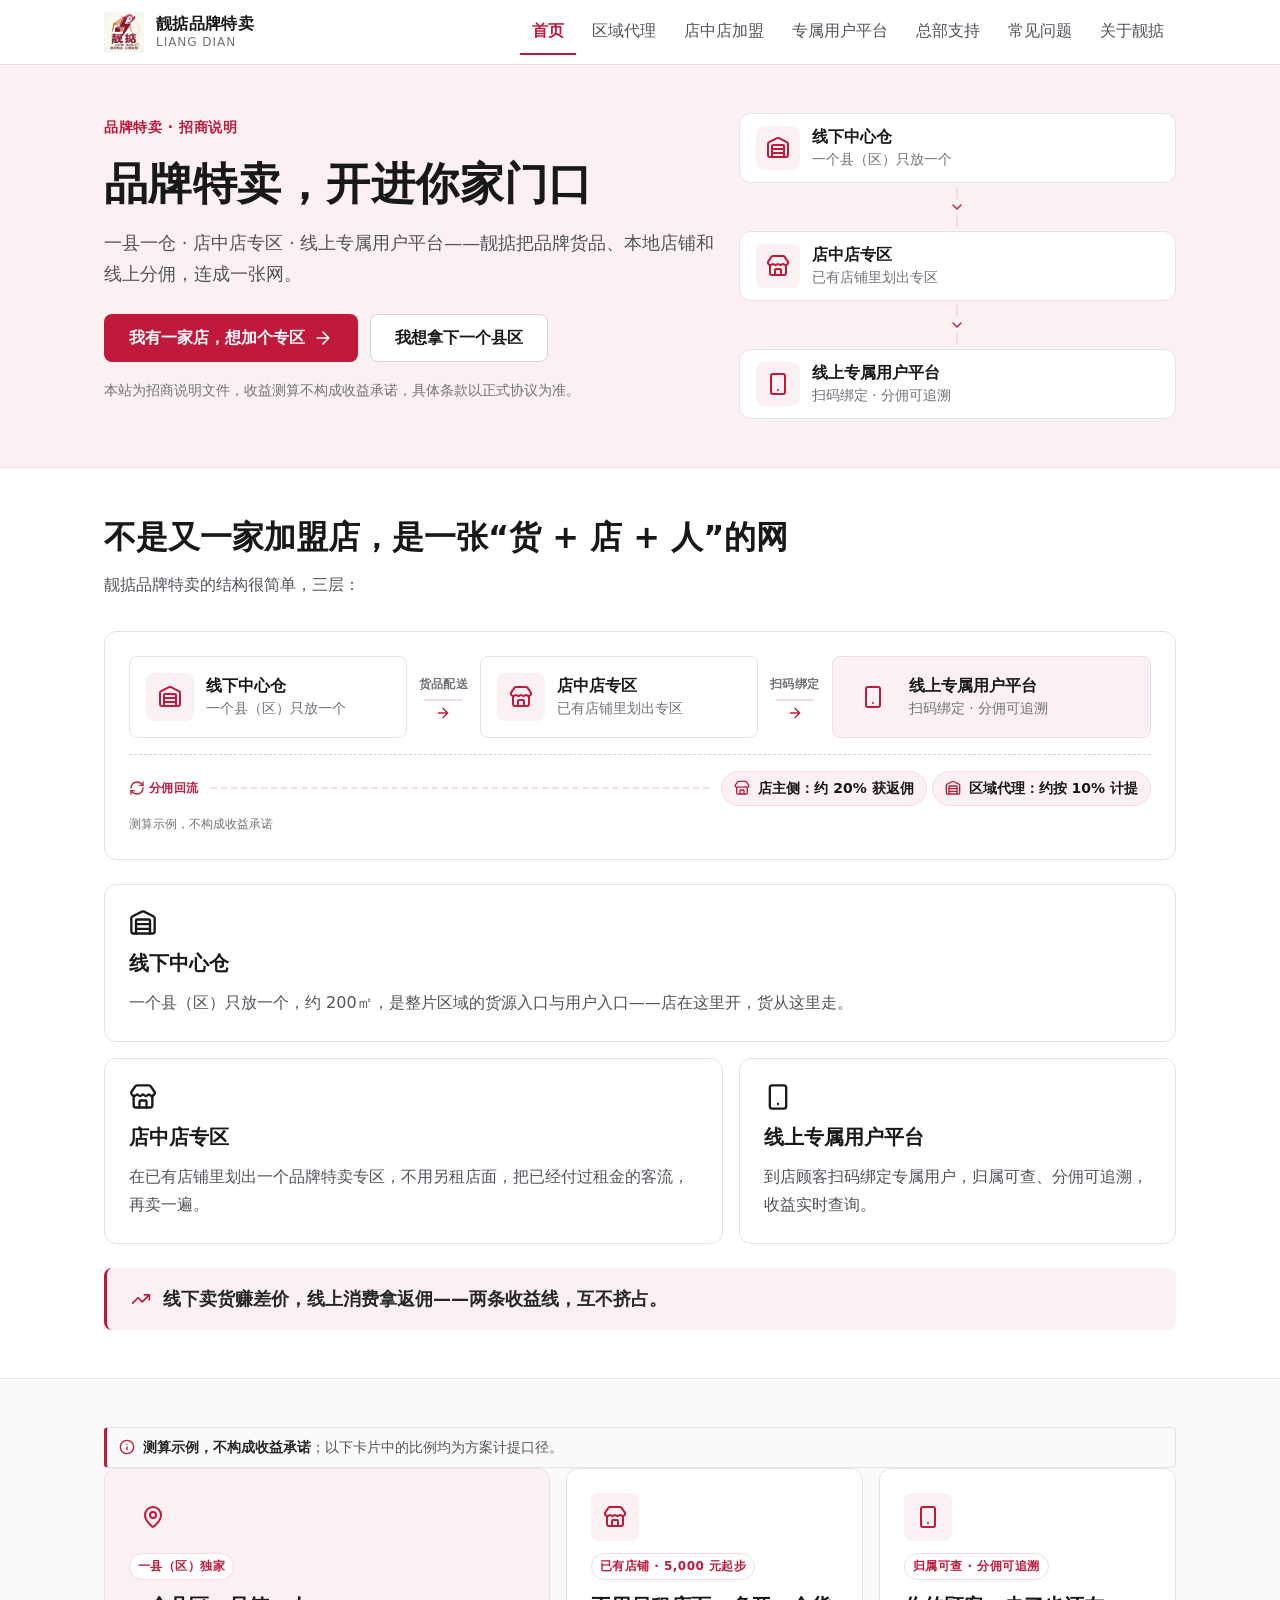
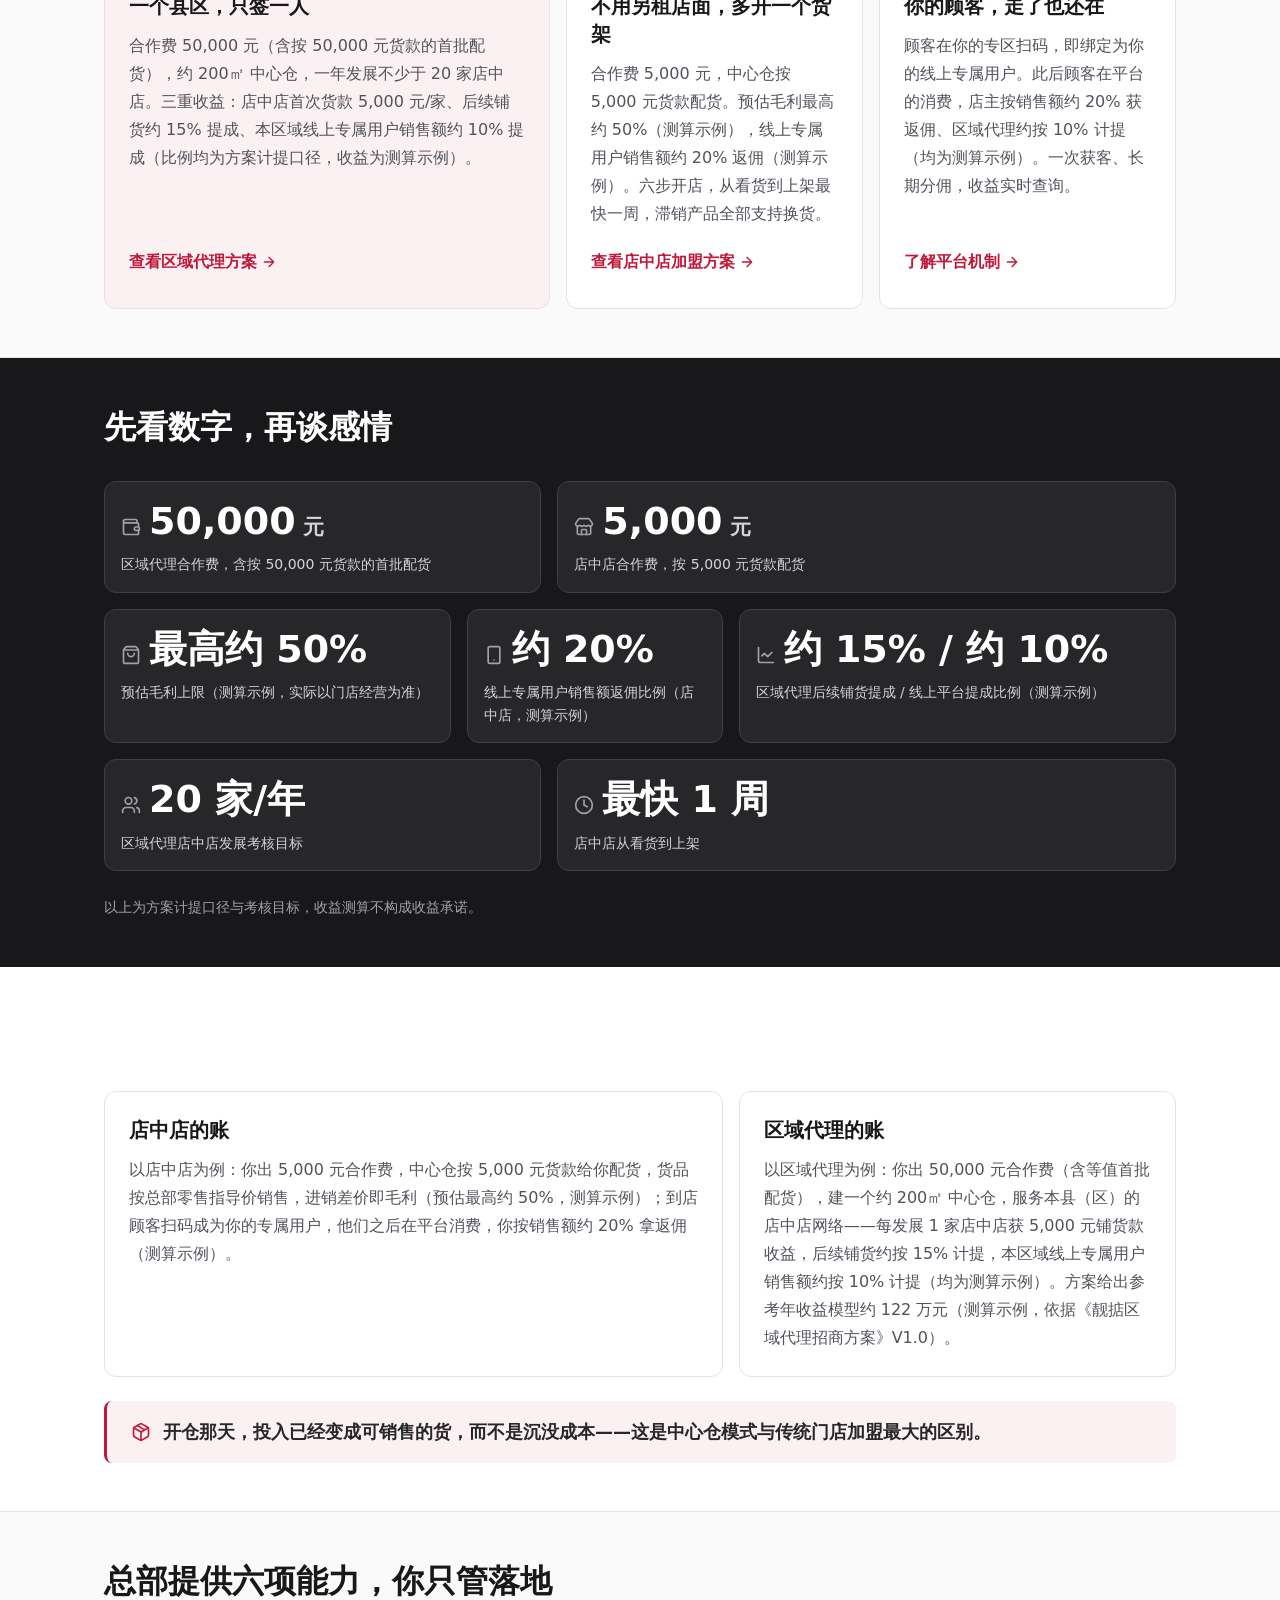
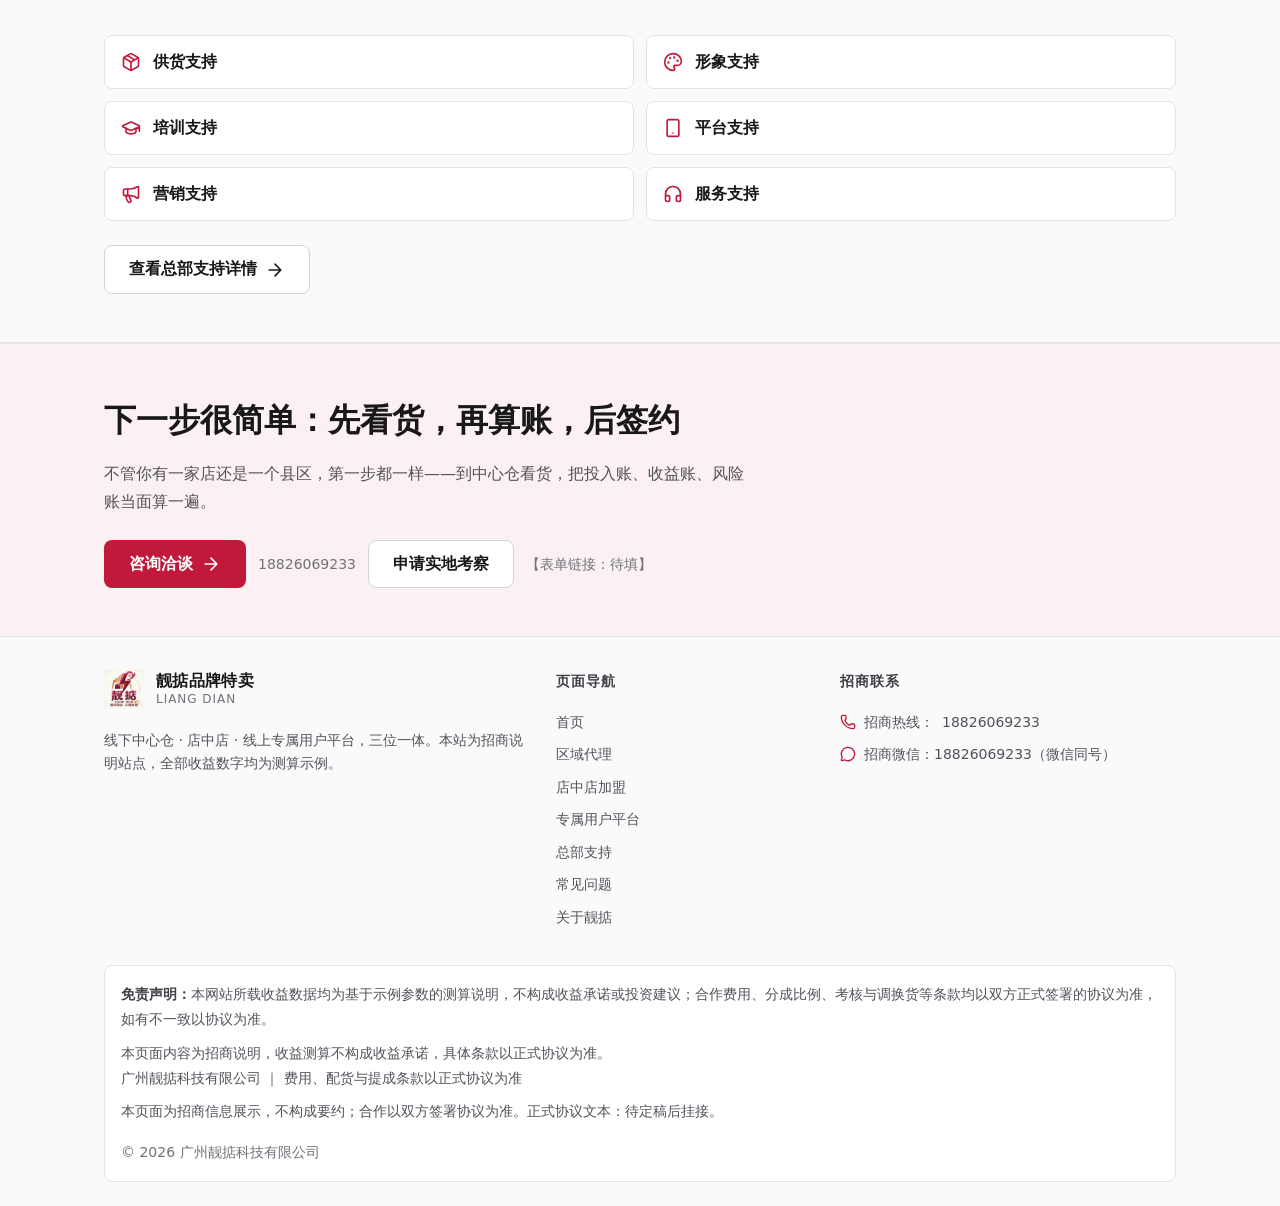
==== commit 5c563995: "deploy: 同步自 liangdian-website@66e00cd5d93c9c78efe14bb47fac1e9554585b5d" ====
--- a/index.html
+++ b/index.html
@@ -1,10 +1,15 @@
-<!DOCTYPE html><html lang="zh-CN"> <head><meta charset="UTF-8"><meta name="viewport" content="width=device-width, initial-scale=1.0"><title>靓掂品牌特卖招商官网｜区域代理 · 店中店加盟 · 线上专属用户平台</title><meta name="description" content="靓掂品牌特卖，“线下中心仓 + 店中店 + 线上专属用户平台”三位一体。一县一仓区域代理（合作费 50,000 元含首批配货）与店中店专区加盟（5,000 元起步）双通道，顾客扫码绑定专属用户，归属可查、分佣可追溯。本站为招商说明，收益测算不构成承诺，条款以正式协议为准。"><meta name="theme-color" content="#C0193B"><link rel="icon" type="image/png" href="./assets/img/logo.png"><link rel="stylesheet" href="/_astro/about.CYNftdPD.css"></head> <body> <a class="skip-link" href="#main">跳到主内容</a> <header class="site-header"> <div class="container header-inner"> <a class="brand" href="./index.html"> <img src="./assets/img/logo.png" alt="靓掂品牌特卖标志" width="40" height="40"> <span class="brand-name"><strong>靓掂品牌特卖</strong><span>LIANG DIAN</span></span> </a> <button class="nav-toggle" type="button" aria-expanded="false" aria-controls="site-nav"> <svg class="icon icon-24 icon-menu" aria-hidden="true" focusable="false"><use href="#i-menu"></use></svg> <svg class="icon icon-24 icon-close" aria-hidden="true" focusable="false"><use href="#i-x"></use></svg> <span class="visually-hidden">打开菜单</span> </button> <nav class="site-nav" id="site-nav" aria-label="主导航"> <ul> <li> <a href="./index.html" aria-current="page">首页</a> </li><li> <a href="./agent.html">区域代理</a> </li><li> <a href="./store.html">店中店加盟</a> </li><li> <a href="./platform.html">专属用户平台</a> </li><li> <a href="./support.html">总部支持</a> </li><li> <a href="./faq.html">常见问题</a> </li><li> <a href="./about.html">关于靓掂</a> </li> </ul> </nav> </div> </header> <!-- 本地图标 sprite（来源 lucide，经 Iconify API 下载至 assets/icons/，已内联以便 file:// 预览） --><svg xmlns="http://www.w3.org/2000/svg" class="svg-sprite" aria-hidden="true"> <symbol id="i-arrow-right" viewBox="0 0 24 24"><path fill="none" stroke="currentColor" stroke-linecap="round" stroke-linejoin="round" stroke-width="2" d="M5 12h14m-7-7l7 7l-7 7"></path></symbol> <symbol id="i-badge-check" viewBox="0 0 24 24"><g fill="none" stroke="currentColor" stroke-linecap="round" stroke-linejoin="round" stroke-width="2"><path d="M3.85 8.62a4 4 0 0 1 4.78-4.77a4 4 0 0 1 6.74 0a4 4 0 0 1 4.78 4.78a4 4 0 0 1 0 6.74a4 4 0 0 1-4.77 4.78a4 4 0 0 1-6.75 0a4 4 0 0 1-4.78-4.77a4 4 0 0 1 0-6.76"></path><path d="m16 9l-5.5 5.5L8 12"></path></g></symbol> <symbol id="i-building-2" viewBox="0 0 24 24"><g fill="none" stroke="currentColor" stroke-linecap="round" stroke-linejoin="round" stroke-width="2"><path d="M10 12h4m-4-4h4m0 13v-3a2 2 0 0 0-4 0v3"></path><path d="M6 10H4a2 2 0 0 0-2 2v7a2 2 0 0 0 2 2h16a2 2 0 0 0 2-2V9a2 2 0 0 0-2-2h-2"></path><path d="M6 21V5a2 2 0 0 1 2-2h8a2 2 0 0 1 2 2v16"></path></g></symbol> <symbol id="i-calculator" viewBox="0 0 24 24"><g fill="none" stroke="currentColor" stroke-linecap="round" stroke-linejoin="round" stroke-width="2"><rect width="16" height="20" x="4" y="2" rx="2"></rect><path d="M8 6h8m0 8v4m0-8h.01M12 10h.01M8 10h.01M12 14h.01M8 14h.01M12 18h.01M8 18h.01"></path></g></symbol> <symbol id="i-chart-line" viewBox="0 0 24 24"><g fill="none" stroke="currentColor" stroke-linecap="round" stroke-linejoin="round" stroke-width="2"><path d="M3 3v16a2 2 0 0 0 2 2h16"></path><path d="m19 9l-5 5l-4-4l-3 3"></path></g></symbol> <symbol id="i-check" viewBox="0 0 24 24"><path fill="none" stroke="currentColor" stroke-linecap="round" stroke-linejoin="round" stroke-width="2" d="M20 6L9 17l-5-5"></path></symbol> <symbol id="i-chevron-down" viewBox="0 0 24 24"><path fill="none" stroke="currentColor" stroke-linecap="round" stroke-linejoin="round" stroke-width="2" d="m6 9l6 6l6-6"></path></symbol> <symbol id="i-circle-alert" viewBox="0 0 24 24"><g fill="none" stroke="currentColor" stroke-linecap="round" stroke-linejoin="round" stroke-width="2"><circle cx="12" cy="12" r="10"></circle><path d="M12 8v4m0 4h.01"></path></g></symbol> <symbol id="i-clock" viewBox="0 0 24 24"><g fill="none" stroke="currentColor" stroke-linecap="round" stroke-linejoin="round" stroke-width="2"><circle cx="12" cy="12" r="10"></circle><path d="M12 6v6l4 2"></path></g></symbol> <symbol id="i-coins" viewBox="0 0 24 24"><g fill="none" stroke="currentColor" stroke-linecap="round" stroke-linejoin="round" stroke-width="2"><path d="M13.744 17.736a6 6 0 1 1-7.48-7.48M15 6h1v4"></path><path d="m6.134 14.768l.866-.5l2 3.464"></path><circle cx="16" cy="8" r="6"></circle></g></symbol> <symbol id="i-graduation-cap" viewBox="0 0 24 24"><g fill="none" stroke="currentColor" stroke-linecap="round" stroke-linejoin="round" stroke-width="2"><path d="M21.42 10.922a1 1 0 0 0-.019-1.838L12.83 5.18a2 2 0 0 0-1.66 0L2.6 9.08a1 1 0 0 0 0 1.832l8.57 3.908a2 2 0 0 0 1.66 0zM22 10v6"></path><path d="M6 12.5V16a6 3 0 0 0 12 0v-3.5"></path></g></symbol> <symbol id="i-headphones" viewBox="0 0 24 24"><path fill="none" stroke="currentColor" stroke-linecap="round" stroke-linejoin="round" stroke-width="2" d="M3 14h3a2 2 0 0 1 2 2v3a2 2 0 0 1-2 2H5a2 2 0 0 1-2-2v-7a9 9 0 0 1 18 0v7a2 2 0 0 1-2 2h-1a2 2 0 0 1-2-2v-3a2 2 0 0 1 2-2h3"></path></symbol> <symbol id="i-info" viewBox="0 0 24 24"><g fill="none" stroke="currentColor" stroke-linecap="round" stroke-linejoin="round" stroke-width="2"><circle cx="12" cy="12" r="10"></circle><path d="M12 16v-4m0-4h.01"></path></g></symbol> <symbol id="i-layout-template" viewBox="0 0 24 24"><g fill="none" stroke="currentColor" stroke-linecap="round" stroke-linejoin="round" stroke-width="2"><rect width="18" height="7" x="3" y="3" rx="1"></rect><rect width="9" height="7" x="3" y="14" rx="1"></rect><rect width="5" height="7" x="16" y="14" rx="1"></rect></g></symbol> <symbol id="i-list-checks" viewBox="0 0 24 24"><path fill="none" stroke="currentColor" stroke-linecap="round" stroke-linejoin="round" stroke-width="2" d="M13 5h8m-8 7h8m-8 7h8M3 17l2 2l4-4M3 7l2 2l4-4"></path></symbol> <symbol id="i-mail" viewBox="0 0 24 24"><g fill="none" stroke="currentColor" stroke-linecap="round" stroke-linejoin="round" stroke-width="2"><path d="m22 7l-8.991 5.727a2 2 0 0 1-2.009 0L2 7"></path><rect width="20" height="16" x="2" y="4" rx="2"></rect></g></symbol> <symbol id="i-map-pin" viewBox="0 0 24 24"><g fill="none" stroke="currentColor" stroke-linecap="round" stroke-linejoin="round" stroke-width="2"><path d="M20 10c0 4.993-5.539 10.193-7.399 11.799a1 1 0 0 1-1.202 0C9.539 20.193 4 14.993 4 10a8 8 0 0 1 16 0"></path><circle cx="12" cy="10" r="3"></circle></g></symbol> <symbol id="i-megaphone" viewBox="0 0 24 24"><g fill="none" stroke="currentColor" stroke-linecap="round" stroke-linejoin="round" stroke-width="2"><path d="M11 6a13 13 0 0 0 8.4-2.8A1 1 0 0 1 21 4v12a1 1 0 0 1-1.6.8A13 13 0 0 0 11 14H5a2 2 0 0 1-2-2V8a2 2 0 0 1 2-2z"></path><path d="M6 14a12 12 0 0 0 2.4 7.2a2 2 0 0 0 3.2-2.4A8 8 0 0 1 10 14M8 6v8"></path></g></symbol> <symbol id="i-menu" viewBox="0 0 24 24"><path fill="none" stroke="currentColor" stroke-linecap="round" stroke-linejoin="round" stroke-width="2" d="M4 5h16M4 12h16M4 19h16"></path></symbol> <symbol id="i-message-circle" viewBox="0 0 24 24"><path fill="none" stroke="currentColor" stroke-linecap="round" stroke-linejoin="round" stroke-width="2" d="M2.992 16.342a2 2 0 0 1 .094 1.167l-1.065 3.29a1 1 0 0 0 1.236 1.168l3.413-.998a2 2 0 0 1 1.099.092a10 10 0 1 0-4.777-4.719"></path></symbol> <symbol id="i-package" viewBox="0 0 24 24"><g fill="none" stroke="currentColor" stroke-linecap="round" stroke-linejoin="round" stroke-width="2"><path d="M11 21.73a2 2 0 0 0 2 0l7-4A2 2 0 0 0 21 16V8a2 2 0 0 0-1-1.73l-7-4a2 2 0 0 0-2 0l-7 4A2 2 0 0 0 3 8v8a2 2 0 0 0 1 1.73zm1 .27V12"></path><path d="M3.29 7L12 12l8.71-5M7.5 4.27l9 5.15"></path></g></symbol> <symbol id="i-palette" viewBox="0 0 24 24"><g fill="none" stroke="currentColor" stroke-linecap="round" stroke-linejoin="round" stroke-width="2"><path d="M12 22a1 1 0 0 1 0-20a10 9 0 0 1 10 9a5 5 0 0 1-5 5h-2.25a1.75 1.75 0 0 0-1.4 2.8l.3.4a1.75 1.75 0 0 1-1.4 2.8z"></path><circle cx="13.5" cy="6.5" r=".5" fill="currentColor"></circle><circle cx="17.5" cy="10.5" r=".5" fill="currentColor"></circle><circle cx="6.5" cy="12.5" r=".5" fill="currentColor"></circle><circle cx="8.5" cy="7.5" r=".5" fill="currentColor"></circle></g></symbol> <symbol id="i-phone" viewBox="0 0 24 24"><path fill="none" stroke="currentColor" stroke-linecap="round" stroke-linejoin="round" stroke-width="2" d="M13.832 16.568a1 1 0 0 0 1.213-.303l.355-.465A2 2 0 0 1 17 15h3a2 2 0 0 1 2 2v3a2 2 0 0 1-2 2A18 18 0 0 1 2 4a2 2 0 0 1 2-2h3a2 2 0 0 1 2 2v3a2 2 0 0 1-.8 1.6l-.468.351a1 1 0 0 0-.292 1.233a14 14 0 0 0 6.392 6.384"></path></symbol> <symbol id="i-qr-code" viewBox="0 0 24 24"><g fill="none" stroke="currentColor" stroke-linecap="round" stroke-linejoin="round" stroke-width="2"><rect width="5" height="5" x="3" y="3" rx="1"></rect><rect width="5" height="5" x="16" y="3" rx="1"></rect><rect width="5" height="5" x="3" y="16" rx="1"></rect><path d="M21 16h-3a2 2 0 0 0-2 2v3m5 0v.01M12 7v3a2 2 0 0 1-2 2H7m-4 0h.01M12 3h.01M12 16v.01M16 12h1m4 0v.01M12 21v-1"></path></g></symbol> <symbol id="i-refresh-cw" viewBox="0 0 24 24"><g fill="none" stroke="currentColor" stroke-linecap="round" stroke-linejoin="round" stroke-width="2"><path d="M3 12a9 9 0 0 1 9-9a9.75 9.75 0 0 1 6.74 2.74L21 8"></path><path d="M21 3v5h-5m5 4a9 9 0 0 1-9 9a9.75 9.75 0 0 1-6.74-2.74L3 16"></path><path d="M8 16H3v5"></path></g></symbol> <symbol id="i-shield-alert" viewBox="0 0 24 24"><path fill="none" stroke="currentColor" stroke-linecap="round" stroke-linejoin="round" stroke-width="2" d="M20 13c0 5-3.5 7.5-7.66 8.95a1 1 0 0 1-.67-.01C7.5 20.5 4 18 4 13V6a1 1 0 0 1 1-1c2 0 4.5-1.2 6.24-2.72a1.17 1.17 0 0 1 1.52 0C14.51 3.81 17 5 19 5a1 1 0 0 1 1 1zm-8-5v4m0 4h.01"></path></symbol> <symbol id="i-shield-check" viewBox="0 0 24 24"><g fill="none" stroke="currentColor" stroke-linecap="round" stroke-linejoin="round" stroke-width="2"><path d="M20 13c0 5-3.5 7.5-7.66 8.95a1 1 0 0 1-.67-.01C7.5 20.5 4 18 4 13V6a1 1 0 0 1 1-1c2 0 4.5-1.2 6.24-2.72a1.17 1.17 0 0 1 1.52 0C14.51 3.81 17 5 19 5a1 1 0 0 1 1 1z"></path><path d="m9 12l2 2l4-4"></path></g></symbol> <symbol id="i-smartphone" viewBox="0 0 24 24"><g fill="none" stroke="currentColor" stroke-linecap="round" stroke-linejoin="round" stroke-width="2"><rect width="14" height="20" x="5" y="2" rx="2" ry="2"></rect><path d="M12 18h.01"></path></g></symbol> <symbol id="i-store" viewBox="0 0 24 24"><g fill="none" stroke="currentColor" stroke-linecap="round" stroke-linejoin="round" stroke-width="2"><path d="M15 21v-5a1 1 0 0 0-1-1h-4a1 1 0 0 0-1 1v5m8.774-10.69a1.12 1.12 0 0 0-1.549 0a2.5 2.5 0 0 1-3.451 0a1.12 1.12 0 0 0-1.548 0a2.5 2.5 0 0 1-3.452 0a1.12 1.12 0 0 0-1.549 0a2.5 2.5 0 0 1-3.77-3.248l2.889-4.184A2 2 0 0 1 7 2h10a2 2 0 0 1 1.653.873l2.895 4.192a2.5 2.5 0 0 1-3.774 3.244"></path><path d="M4 10.95V19a2 2 0 0 0 2 2h12a2 2 0 0 0 2-2v-8.05"></path></g></symbol> <symbol id="i-trending-up" viewBox="0 0 24 24"><g fill="none" stroke="currentColor" stroke-linecap="round" stroke-linejoin="round" stroke-width="2"><path d="M16 7h6v6"></path><path d="m22 7l-8.5 8.5l-5-5L2 17"></path></g></symbol> <symbol id="i-user-check" viewBox="0 0 24 24"><g fill="none" stroke="currentColor" stroke-linecap="round" stroke-linejoin="round" stroke-width="2"><path d="m16 11l2 2l4-4m-6 12v-2a4 4 0 0 0-4-4H6a4 4 0 0 0-4 4v2"></path><circle cx="9" cy="7" r="4"></circle></g></symbol> <symbol id="i-wallet" viewBox="0 0 24 24"><g fill="none" stroke="currentColor" stroke-linecap="round" stroke-linejoin="round" stroke-width="2"><path d="M19 7V4a1 1 0 0 0-1-1H5a2 2 0 0 0 0 4h15a1 1 0 0 1 1 1v4h-3a2 2 0 0 0 0 4h3a1 1 0 0 0 1-1v-2a1 1 0 0 0-1-1"></path><path d="M3 5v14a2 2 0 0 0 2 2h15a1 1 0 0 0 1-1v-4"></path></g></symbol> <symbol id="i-warehouse" viewBox="0 0 24 24"><g fill="none" stroke="currentColor" stroke-linecap="round" stroke-linejoin="round" stroke-width="2"><path d="M18 21V10a1 1 0 0 0-1-1H7a1 1 0 0 0-1 1v11"></path><path d="M22 19a2 2 0 0 1-2 2H4a2 2 0 0 1-2-2V8a2 2 0 0 1 1.132-1.803l7.95-3.974a2 2 0 0 1 1.837 0l7.948 3.974A2 2 0 0 1 22 8zM6 13h12M6 17h12"></path></g></symbol> <symbol id="i-x" viewBox="0 0 24 24"><path fill="none" stroke="currentColor" stroke-linecap="round" stroke-linejoin="round" stroke-width="2" d="M18 6L6 18M6 6l12 12"></path></symbol> </svg> <main id="main">   <section class="hero"> <div class="container grid-12"> <div class="span-7"> <p class="hero-kicker">品牌特卖 · 招商说明</p> <h1>品牌特卖，开进你家门口</h1> <p class="hero-lede">一县一仓 · 店中店专区 · 线上专属用户平台——靓掂把品牌货品、本地店铺和线上分佣，连成一张网。</p> <div class="hero-actions"> <a class="btn btn-primary" href="./store.html">我有一家店，想加个专区
-<svg class="icon" aria-hidden="true" focusable="false"><use href="#i-arrow-right"></use></svg> </a> <a class="btn btn-secondary" href="./agent.html">我想拿下一个县区</a> </div> <p class="hero-note">本站为招商说明文件，收益测算不构成收益承诺，具体条款以正式协议为准。</p> </div> <div class="span-5 hero-visual" aria-hidden="true"> <div class="flow-card"> <span class="flow-icon"><svg class="icon icon-24" focusable="false"><use href="#i-warehouse"></use></svg></span> <div><strong>线下中心仓</strong><small>一个县（区）只放一个</small></div> </div> <span class="flow-link"><span class="flow-line"></span><svg class="icon icon-16" focusable="false"><use href="#i-chevron-down"></use></svg><span class="flow-line"></span></span> <div class="flow-card"> <span class="flow-icon"><svg class="icon icon-24" focusable="false"><use href="#i-store"></use></svg></span> <div><strong>店中店专区</strong><small>已有店铺里划出专区</small></div> </div> <span class="flow-link"><span class="flow-line"></span><svg class="icon icon-16" focusable="false"><use href="#i-chevron-down"></use></svg><span class="flow-line"></span></span> <div class="flow-card"> <span class="flow-icon"><svg class="icon icon-24" focusable="false"><use href="#i-smartphone"></use></svg></span> <div><strong>线上专属用户平台</strong><small>扫码绑定 · 分佣可追溯</small></div> </div> </div> </div> </section>  <section class="section"> <div class="container"> <div class="section-head reveal"> <h2>不是又一家加盟店，是一张“货 + 店 + 人”的网</h2> <p class="lede">靓掂品牌特卖的结构很简单，三层：</p> </div> <div class="grid-12"> <div class="span-12 card reveal"> <svg class="icon icon-28" aria-hidden="true" focusable="false"><use href="#i-warehouse"></use></svg> <h3>线下中心仓</h3> <p>一个县（区）只放一个，约 200㎡，是整片区域的货源入口与用户入口——店在这里开，货从这里走。</p> </div> <div class="span-7 card reveal"> <svg class="icon icon-28" aria-hidden="true" focusable="false"><use href="#i-store"></use></svg> <h3>店中店专区</h3> <p>在已有店铺里划出一个品牌特卖专区，不用另租店面，把已经付过租金的客流，再卖一遍。</p> </div> <div class="span-5 card reveal"> <svg class="icon icon-28" aria-hidden="true" focusable="false"><use href="#i-smartphone"></use></svg> <h3>线上专属用户平台</h3> <p>到店顾客扫码绑定专属用户，归属可查、分佣可追溯，收益实时查询。</p> </div> </div> <div class="callout reveal mt-6"> <svg class="icon" aria-hidden="true" focusable="false"><use href="#i-trending-up"></use></svg>
+<!DOCTYPE html><html lang="zh-CN"> <head><meta charset="UTF-8"><meta name="viewport" content="width=device-width, initial-scale=1.0"><title>靓掂品牌特卖招商官网｜区域代理 · 店中店加盟 · 线上专属用户平台</title><meta name="description" content="靓掂品牌特卖，“线下中心仓 + 店中店 + 线上专属用户平台”三位一体。一县一仓区域代理（合作费 50,000 元含首批配货）与店中店专区加盟（5,000 元起步）双通道，顾客扫码绑定专属用户，归属可查、分佣可追溯。本站为招商说明，收益测算不构成承诺，条款以正式协议为准。"><meta name="theme-color" content="#C0193B"><link rel="icon" type="image/png" href="./assets/img/logo.png"><link rel="stylesheet" href="/_astro/about.Cdyk67Mz.css"></head> <body> <a class="skip-link" href="#main">跳到主内容</a> <header class="site-header"> <div class="container header-inner"> <a class="brand" href="./index.html"> <img src="./assets/img/logo.png" alt="靓掂品牌特卖标志" width="40" height="40"> <span class="brand-name"><strong>靓掂品牌特卖</strong><span>LIANG DIAN</span></span> </a> <button class="nav-toggle" type="button" aria-expanded="false" aria-controls="site-nav"> <svg class="icon icon-24 icon-menu" aria-hidden="true" focusable="false"><use href="#i-menu"></use></svg> <svg class="icon icon-24 icon-close" aria-hidden="true" focusable="false"><use href="#i-x"></use></svg> <span class="visually-hidden">打开菜单</span> </button> <nav class="site-nav" id="site-nav" aria-label="主导航"> <ul> <li> <a href="./index.html" aria-current="page">首页</a> </li><li> <a href="./agent.html">区域代理</a> </li><li> <a href="./store.html">店中店加盟</a> </li><li> <a href="./platform.html">专属用户平台</a> </li><li> <a href="./support.html">总部支持</a> </li><li> <a href="./faq.html">常见问题</a> </li><li> <a href="./about.html">关于靓掂</a> </li> </ul> </nav> </div> </header> <!-- 本地图标 sprite（来源 lucide，经 Iconify API 下载至 assets/icons/，已内联以便 file:// 预览） --><svg xmlns="http://www.w3.org/2000/svg" class="svg-sprite" aria-hidden="true"> <symbol id="i-arrow-right" viewBox="0 0 24 24"><path fill="none" stroke="currentColor" stroke-linecap="round" stroke-linejoin="round" stroke-width="2" d="M5 12h14m-7-7l7 7l-7 7"></path></symbol> <symbol id="i-badge-check" viewBox="0 0 24 24"><g fill="none" stroke="currentColor" stroke-linecap="round" stroke-linejoin="round" stroke-width="2"><path d="M3.85 8.62a4 4 0 0 1 4.78-4.77a4 4 0 0 1 6.74 0a4 4 0 0 1 4.78 4.78a4 4 0 0 1 0 6.74a4 4 0 0 1-4.77 4.78a4 4 0 0 1-6.75 0a4 4 0 0 1-4.78-4.77a4 4 0 0 1 0-6.76"></path><path d="m16 9l-5.5 5.5L8 12"></path></g></symbol> <symbol id="i-building-2" viewBox="0 0 24 24"><g fill="none" stroke="currentColor" stroke-linecap="round" stroke-linejoin="round" stroke-width="2"><path d="M10 12h4m-4-4h4m0 13v-3a2 2 0 0 0-4 0v3"></path><path d="M6 10H4a2 2 0 0 0-2 2v7a2 2 0 0 0 2 2h16a2 2 0 0 0 2-2V9a2 2 0 0 0-2-2h-2"></path><path d="M6 21V5a2 2 0 0 1 2-2h8a2 2 0 0 1 2 2v16"></path></g></symbol> <symbol id="i-calculator" viewBox="0 0 24 24"><g fill="none" stroke="currentColor" stroke-linecap="round" stroke-linejoin="round" stroke-width="2"><rect width="16" height="20" x="4" y="2" rx="2"></rect><path d="M8 6h8m0 8v4m0-8h.01M12 10h.01M8 10h.01M12 14h.01M8 14h.01M12 18h.01M8 18h.01"></path></g></symbol> <symbol id="i-chart-line" viewBox="0 0 24 24"><g fill="none" stroke="currentColor" stroke-linecap="round" stroke-linejoin="round" stroke-width="2"><path d="M3 3v16a2 2 0 0 0 2 2h16"></path><path d="m19 9l-5 5l-4-4l-3 3"></path></g></symbol> <symbol id="i-check" viewBox="0 0 24 24"><path fill="none" stroke="currentColor" stroke-linecap="round" stroke-linejoin="round" stroke-width="2" d="M20 6L9 17l-5-5"></path></symbol> <symbol id="i-chevron-down" viewBox="0 0 24 24"><path fill="none" stroke="currentColor" stroke-linecap="round" stroke-linejoin="round" stroke-width="2" d="m6 9l6 6l6-6"></path></symbol> <symbol id="i-circle-alert" viewBox="0 0 24 24"><g fill="none" stroke="currentColor" stroke-linecap="round" stroke-linejoin="round" stroke-width="2"><circle cx="12" cy="12" r="10"></circle><path d="M12 8v4m0 4h.01"></path></g></symbol> <symbol id="i-clock" viewBox="0 0 24 24"><g fill="none" stroke="currentColor" stroke-linecap="round" stroke-linejoin="round" stroke-width="2"><circle cx="12" cy="12" r="10"></circle><path d="M12 6v6l4 2"></path></g></symbol> <symbol id="i-coins" viewBox="0 0 24 24"><g fill="none" stroke="currentColor" stroke-linecap="round" stroke-linejoin="round" stroke-width="2"><path d="M13.744 17.736a6 6 0 1 1-7.48-7.48M15 6h1v4"></path><path d="m6.134 14.768l.866-.5l2 3.464"></path><circle cx="16" cy="8" r="6"></circle></g></symbol> <symbol id="i-eye" viewBox="0 0 24 24"><g fill="none" stroke="currentColor" stroke-linecap="round" stroke-linejoin="round" stroke-width="2"><path d="M2.062 12.348a1 1 0 0 1 0-.696a10.75 10.75 0 0 1 19.876 0a1 1 0 0 1 0 .696a10.75 10.75 0 0 1-19.876 0"></path><circle cx="12" cy="12" r="3"></circle></g></symbol> <symbol id="i-graduation-cap" viewBox="0 0 24 24"><g fill="none" stroke="currentColor" stroke-linecap="round" stroke-linejoin="round" stroke-width="2"><path d="M21.42 10.922a1 1 0 0 0-.019-1.838L12.83 5.18a2 2 0 0 0-1.66 0L2.6 9.08a1 1 0 0 0 0 1.832l8.57 3.908a2 2 0 0 0 1.66 0zM22 10v6"></path><path d="M6 12.5V16a6 3 0 0 0 12 0v-3.5"></path></g></symbol> <symbol id="i-headphones" viewBox="0 0 24 24"><path fill="none" stroke="currentColor" stroke-linecap="round" stroke-linejoin="round" stroke-width="2" d="M3 14h3a2 2 0 0 1 2 2v3a2 2 0 0 1-2 2H5a2 2 0 0 1-2-2v-7a9 9 0 0 1 18 0v7a2 2 0 0 1-2 2h-1a2 2 0 0 1-2-2v-3a2 2 0 0 1 2-2h3"></path></symbol> <symbol id="i-info" viewBox="0 0 24 24"><g fill="none" stroke="currentColor" stroke-linecap="round" stroke-linejoin="round" stroke-width="2"><circle cx="12" cy="12" r="10"></circle><path d="M12 16v-4m0-4h.01"></path></g></symbol> <symbol id="i-layout-template" viewBox="0 0 24 24"><g fill="none" stroke="currentColor" stroke-linecap="round" stroke-linejoin="round" stroke-width="2"><rect width="18" height="7" x="3" y="3" rx="1"></rect><rect width="9" height="7" x="3" y="14" rx="1"></rect><rect width="5" height="7" x="16" y="14" rx="1"></rect></g></symbol> <symbol id="i-list-checks" viewBox="0 0 24 24"><path fill="none" stroke="currentColor" stroke-linecap="round" stroke-linejoin="round" stroke-width="2" d="M13 5h8m-8 7h8m-8 7h8M3 17l2 2l4-4M3 7l2 2l4-4"></path></symbol> <symbol id="i-mail" viewBox="0 0 24 24"><g fill="none" stroke="currentColor" stroke-linecap="round" stroke-linejoin="round" stroke-width="2"><path d="m22 7l-8.991 5.727a2 2 0 0 1-2.009 0L2 7"></path><rect width="20" height="16" x="2" y="4" rx="2"></rect></g></symbol> <symbol id="i-map-pin" viewBox="0 0 24 24"><g fill="none" stroke="currentColor" stroke-linecap="round" stroke-linejoin="round" stroke-width="2"><path d="M20 10c0 4.993-5.539 10.193-7.399 11.799a1 1 0 0 1-1.202 0C9.539 20.193 4 14.993 4 10a8 8 0 0 1 16 0"></path><circle cx="12" cy="10" r="3"></circle></g></symbol> <symbol id="i-megaphone" viewBox="0 0 24 24"><g fill="none" stroke="currentColor" stroke-linecap="round" stroke-linejoin="round" stroke-width="2"><path d="M11 6a13 13 0 0 0 8.4-2.8A1 1 0 0 1 21 4v12a1 1 0 0 1-1.6.8A13 13 0 0 0 11 14H5a2 2 0 0 1-2-2V8a2 2 0 0 1 2-2z"></path><path d="M6 14a12 12 0 0 0 2.4 7.2a2 2 0 0 0 3.2-2.4A8 8 0 0 1 10 14M8 6v8"></path></g></symbol> <symbol id="i-menu" viewBox="0 0 24 24"><path fill="none" stroke="currentColor" stroke-linecap="round" stroke-linejoin="round" stroke-width="2" d="M4 5h16M4 12h16M4 19h16"></path></symbol> <symbol id="i-message-circle" viewBox="0 0 24 24"><path fill="none" stroke="currentColor" stroke-linecap="round" stroke-linejoin="round" stroke-width="2" d="M2.992 16.342a2 2 0 0 1 .094 1.167l-1.065 3.29a1 1 0 0 0 1.236 1.168l3.413-.998a2 2 0 0 1 1.099.092a10 10 0 1 0-4.777-4.719"></path></symbol> <symbol id="i-package" viewBox="0 0 24 24"><g fill="none" stroke="currentColor" stroke-linecap="round" stroke-linejoin="round" stroke-width="2"><path d="M11 21.73a2 2 0 0 0 2 0l7-4A2 2 0 0 0 21 16V8a2 2 0 0 0-1-1.73l-7-4a2 2 0 0 0-2 0l-7 4A2 2 0 0 0 3 8v8a2 2 0 0 0 1 1.73zm1 .27V12"></path><path d="M3.29 7L12 12l8.71-5M7.5 4.27l9 5.15"></path></g></symbol> <symbol id="i-palette" viewBox="0 0 24 24"><g fill="none" stroke="currentColor" stroke-linecap="round" stroke-linejoin="round" stroke-width="2"><path d="M12 22a1 1 0 0 1 0-20a10 9 0 0 1 10 9a5 5 0 0 1-5 5h-2.25a1.75 1.75 0 0 0-1.4 2.8l.3.4a1.75 1.75 0 0 1-1.4 2.8z"></path><circle cx="13.5" cy="6.5" r=".5" fill="currentColor"></circle><circle cx="17.5" cy="10.5" r=".5" fill="currentColor"></circle><circle cx="6.5" cy="12.5" r=".5" fill="currentColor"></circle><circle cx="8.5" cy="7.5" r=".5" fill="currentColor"></circle></g></symbol> <symbol id="i-phone" viewBox="0 0 24 24"><path fill="none" stroke="currentColor" stroke-linecap="round" stroke-linejoin="round" stroke-width="2" d="M13.832 16.568a1 1 0 0 0 1.213-.303l.355-.465A2 2 0 0 1 17 15h3a2 2 0 0 1 2 2v3a2 2 0 0 1-2 2A18 18 0 0 1 2 4a2 2 0 0 1 2-2h3a2 2 0 0 1 2 2v3a2 2 0 0 1-.8 1.6l-.468.351a1 1 0 0 0-.292 1.233a14 14 0 0 0 6.392 6.384"></path></symbol> <symbol id="i-qr-code" viewBox="0 0 24 24"><g fill="none" stroke="currentColor" stroke-linecap="round" stroke-linejoin="round" stroke-width="2"><rect width="5" height="5" x="3" y="3" rx="1"></rect><rect width="5" height="5" x="16" y="3" rx="1"></rect><rect width="5" height="5" x="3" y="16" rx="1"></rect><path d="M21 16h-3a2 2 0 0 0-2 2v3m5 0v.01M12 7v3a2 2 0 0 1-2 2H7m-4 0h.01M12 3h.01M12 16v.01M16 12h1m4 0v.01M12 21v-1"></path></g></symbol> <symbol id="i-refresh-cw" viewBox="0 0 24 24"><g fill="none" stroke="currentColor" stroke-linecap="round" stroke-linejoin="round" stroke-width="2"><path d="M3 12a9 9 0 0 1 9-9a9.75 9.75 0 0 1 6.74 2.74L21 8"></path><path d="M21 3v5h-5m5 4a9 9 0 0 1-9 9a9.75 9.75 0 0 1-6.74-2.74L3 16"></path><path d="M8 16H3v5"></path></g></symbol> <symbol id="i-shield-alert" viewBox="0 0 24 24"><path fill="none" stroke="currentColor" stroke-linecap="round" stroke-linejoin="round" stroke-width="2" d="M20 13c0 5-3.5 7.5-7.66 8.95a1 1 0 0 1-.67-.01C7.5 20.5 4 18 4 13V6a1 1 0 0 1 1-1c2 0 4.5-1.2 6.24-2.72a1.17 1.17 0 0 1 1.52 0C14.51 3.81 17 5 19 5a1 1 0 0 1 1 1zm-8-5v4m0 4h.01"></path></symbol> <symbol id="i-shield-check" viewBox="0 0 24 24"><g fill="none" stroke="currentColor" stroke-linecap="round" stroke-linejoin="round" stroke-width="2"><path d="M20 13c0 5-3.5 7.5-7.66 8.95a1 1 0 0 1-.67-.01C7.5 20.5 4 18 4 13V6a1 1 0 0 1 1-1c2 0 4.5-1.2 6.24-2.72a1.17 1.17 0 0 1 1.52 0C14.51 3.81 17 5 19 5a1 1 0 0 1 1 1z"></path><path d="m9 12l2 2l4-4"></path></g></symbol> <symbol id="i-shopping-bag" viewBox="0 0 24 24"><g fill="none" stroke="currentColor" stroke-linecap="round" stroke-linejoin="round" stroke-width="2"><path d="M16 10a4 4 0 0 1-8 0M3.103 6.034h17.794"></path><path d="M3.4 5.467a2 2 0 0 0-.4 1.2V20a2 2 0 0 0 2 2h14a2 2 0 0 0 2-2V6.667a2 2 0 0 0-.4-1.2l-2-2.667A2 2 0 0 0 17 2H7a2 2 0 0 0-1.6.8z"></path></g></symbol> <symbol id="i-smartphone" viewBox="0 0 24 24"><g fill="none" stroke="currentColor" stroke-linecap="round" stroke-linejoin="round" stroke-width="2"><rect width="14" height="20" x="5" y="2" rx="2" ry="2"></rect><path d="M12 18h.01"></path></g></symbol> <symbol id="i-store" viewBox="0 0 24 24"><g fill="none" stroke="currentColor" stroke-linecap="round" stroke-linejoin="round" stroke-width="2"><path d="M15 21v-5a1 1 0 0 0-1-1h-4a1 1 0 0 0-1 1v5m8.774-10.69a1.12 1.12 0 0 0-1.549 0a2.5 2.5 0 0 1-3.451 0a1.12 1.12 0 0 0-1.548 0a2.5 2.5 0 0 1-3.452 0a1.12 1.12 0 0 0-1.549 0a2.5 2.5 0 0 1-3.77-3.248l2.889-4.184A2 2 0 0 1 7 2h10a2 2 0 0 1 1.653.873l2.895 4.192a2.5 2.5 0 0 1-3.774 3.244"></path><path d="M4 10.95V19a2 2 0 0 0 2 2h12a2 2 0 0 0 2-2v-8.05"></path></g></symbol> <symbol id="i-trending-up" viewBox="0 0 24 24"><g fill="none" stroke="currentColor" stroke-linecap="round" stroke-linejoin="round" stroke-width="2"><path d="M16 7h6v6"></path><path d="m22 7l-8.5 8.5l-5-5L2 17"></path></g></symbol> <symbol id="i-truck" viewBox="0 0 24 24"><g fill="none" stroke="currentColor" stroke-linecap="round" stroke-linejoin="round" stroke-width="2"><path d="M14 18V6a2 2 0 0 0-2-2H4a2 2 0 0 0-2 2v11a1 1 0 0 0 1 1h2m10 0H9m10 0h2a1 1 0 0 0 1-1v-3.65a1 1 0 0 0-.22-.624l-3.48-4.35A1 1 0 0 0 17.52 8H14"></path><circle cx="17" cy="18" r="2"></circle><circle cx="7" cy="18" r="2"></circle></g></symbol> <symbol id="i-user-check" viewBox="0 0 24 24"><g fill="none" stroke="currentColor" stroke-linecap="round" stroke-linejoin="round" stroke-width="2"><path d="m16 11l2 2l4-4m-6 12v-2a4 4 0 0 0-4-4H6a4 4 0 0 0-4 4v2"></path><circle cx="9" cy="7" r="4"></circle></g></symbol> <symbol id="i-users" viewBox="0 0 24 24"><g fill="none" stroke="currentColor" stroke-linecap="round" stroke-linejoin="round" stroke-width="2"><path d="M16 21v-2a4 4 0 0 0-4-4H6a4 4 0 0 0-4 4v2M16 3.128a4 4 0 0 1 0 7.744M22 21v-2a4 4 0 0 0-3-3.87"></path><circle cx="9" cy="7" r="4"></circle></g></symbol> <symbol id="i-wallet" viewBox="0 0 24 24"><g fill="none" stroke="currentColor" stroke-linecap="round" stroke-linejoin="round" stroke-width="2"><path d="M19 7V4a1 1 0 0 0-1-1H5a2 2 0 0 0 0 4h15a1 1 0 0 1 1 1v4h-3a2 2 0 0 0 0 4h3a1 1 0 0 0 1-1v-2a1 1 0 0 0-1-1"></path><path d="M3 5v14a2 2 0 0 0 2 2h15a1 1 0 0 0 1-1v-4"></path></g></symbol> <symbol id="i-warehouse" viewBox="0 0 24 24"><g fill="none" stroke="currentColor" stroke-linecap="round" stroke-linejoin="round" stroke-width="2"><path d="M18 21V10a1 1 0 0 0-1-1H7a1 1 0 0 0-1 1v11"></path><path d="M22 19a2 2 0 0 1-2 2H4a2 2 0 0 1-2-2V8a2 2 0 0 1 1.132-1.803l7.95-3.974a2 2 0 0 1 1.837 0l7.948 3.974A2 2 0 0 1 22 8zM6 13h12M6 17h12"></path></g></symbol> <symbol id="i-x" viewBox="0 0 24 24"><path fill="none" stroke="currentColor" stroke-linecap="round" stroke-linejoin="round" stroke-width="2" d="M18 6L6 18M6 6l12 12"></path></symbol> </svg> <main id="main">   <section class="hero"> <div class="container grid-12"> <div class="span-7"> <p class="hero-kicker">品牌特卖 · 招商说明</p> <h1>品牌特卖，开进你家门口</h1> <p class="hero-lede">一县一仓 · 店中店专区 · 线上专属用户平台——靓掂把品牌货品、本地店铺和线上分佣，连成一张网。</p> <div class="hero-actions"> <a class="btn btn-primary" href="./store.html">我有一家店，想加个专区
+<svg class="icon" aria-hidden="true" focusable="false"><use href="#i-arrow-right"></use></svg> </a> <a class="btn btn-secondary" href="./agent.html">我想拿下一个县区</a> </div> <p class="hero-note">本站为招商说明文件，收益测算不构成收益承诺，具体条款以正式协议为准。</p> </div> <div class="span-5 hero-visual" aria-hidden="true"> <div class="flow-card"> <span class="flow-icon"><svg class="icon icon-24" focusable="false"><use href="#i-warehouse"></use></svg></span> <div><strong>线下中心仓</strong><small>一个县（区）只放一个</small></div> </div> <span class="flow-link"><span class="flow-line"></span><svg class="icon icon-16" focusable="false"><use href="#i-chevron-down"></use></svg><span class="flow-line"></span></span> <div class="flow-card"> <span class="flow-icon"><svg class="icon icon-24" focusable="false"><use href="#i-store"></use></svg></span> <div><strong>店中店专区</strong><small>已有店铺里划出专区</small></div> </div> <span class="flow-link"><span class="flow-line"></span><svg class="icon icon-16" focusable="false"><use href="#i-chevron-down"></use></svg><span class="flow-line"></span></span> <div class="flow-card"> <span class="flow-icon"><svg class="icon icon-24" focusable="false"><use href="#i-smartphone"></use></svg></span> <div><strong>线上专属用户平台</strong><small>扫码绑定 · 分佣可追溯</small></div> </div> </div> </div> </section>  <section class="section"> <div class="container"> <div class="section-head reveal"> <h2>不是又一家加盟店，是一张“货 + 店 + 人”的网</h2> <p class="lede">靓掂品牌特卖的结构很简单，三层：</p> </div> <div class="reveal"> <div class="model-diagram"> <div class="md-flow"> <div class="md-node"> <span class="icon-chip"><svg class="icon icon-24" aria-hidden="true" focusable="false"><use href="#i-warehouse"></use></svg></span> <div class="md-node-body"> <strong>线下中心仓</strong> <small>一个县（区）只放一个</small> </div> </div> <div class="md-link" aria-hidden="true"> <span class="md-link-label">货品配送</span> <span class="md-link-line"></span> <svg class="icon icon-16" focusable="false"><use href="#i-arrow-right"></use></svg> </div> <div class="md-node"> <span class="icon-chip"><svg class="icon icon-24" aria-hidden="true" focusable="false"><use href="#i-store"></use></svg></span> <div class="md-node-body"> <strong>店中店专区</strong> <small>已有店铺里划出专区</small> </div> </div> <div class="md-link" aria-hidden="true"> <span class="md-link-label">扫码绑定</span> <span class="md-link-line"></span> <svg class="icon icon-16" focusable="false"><use href="#i-arrow-right"></use></svg> </div> <div class="md-node"> <span class="icon-chip"><svg class="icon icon-24" aria-hidden="true" focusable="false"><use href="#i-smartphone"></use></svg></span> <div class="md-node-body"> <strong>线上专属用户平台</strong> <small>扫码绑定 · 分佣可追溯</small> </div> </div> </div> <div class="md-rebate" aria-hidden="false"> <span class="md-rebate-head"> <svg class="icon icon-16" aria-hidden="true" focusable="false"><use href="#i-refresh-cw"></use></svg>分佣回流
+</span> <div class="md-rebate-line" aria-hidden="true"></div> <div class="md-rebate-tags"> <span class="md-tag"> <svg class="icon icon-16" aria-hidden="true" focusable="false"><use href="#i-store"></use></svg>
+店主侧：约 20% 获返佣
+</span> <span class="md-tag"> <svg class="icon icon-16" aria-hidden="true" focusable="false"><use href="#i-warehouse"></use></svg>
+区域代理：约按 10% 计提
+</span> </div> <p class="md-note">测算示例，不构成收益承诺</p> </div> </div> </div> <div class="grid-12 mt-6"> <div class="span-12 card reveal"> <svg class="icon icon-28" aria-hidden="true" focusable="false"><use href="#i-warehouse"></use></svg> <h3>线下中心仓</h3> <p>一个县（区）只放一个，约 200㎡，是整片区域的货源入口与用户入口——店在这里开，货从这里走。</p> </div> <div class="span-7 card reveal"> <svg class="icon icon-28" aria-hidden="true" focusable="false"><use href="#i-store"></use></svg> <h3>店中店专区</h3> <p>在已有店铺里划出一个品牌特卖专区，不用另租店面，把已经付过租金的客流，再卖一遍。</p> </div> <div class="span-5 card reveal"> <svg class="icon icon-28" aria-hidden="true" focusable="false"><use href="#i-smartphone"></use></svg> <h3>线上专属用户平台</h3> <p>到店顾客扫码绑定专属用户，归属可查、分佣可追溯，收益实时查询。</p> </div> </div> <div class="callout reveal mt-6"> <svg class="icon" aria-hidden="true" focusable="false"><use href="#i-trending-up"></use></svg>
 线下卖货赚差价，线上消费拿返佣——两条收益线，互不挤占。
-</div> </div> </section>  <section class="section section-alt" aria-label="三大业务入口"> <div class="container"> <div class="compliance-note reveal"> <svg class="icon" aria-hidden="true" focusable="false"><use href="#i-info"></use></svg> <span><strong>测算示例，不构成收益承诺</strong>；以下卡片中的比例均为方案计提口径。</span> </div> <div class="card-grid grid-3a"> <div class="card card-featured reveal"> <span class="card-tag">一县（区）独家</span> <h3>一个县区，只签一人</h3> <p>合作费 50,000 元（含按 50,000 元货款的首批配货），约 200㎡ 中心仓，一年发展不少于 20 家店中店。三重收益：店中店首次货款 5,000 元/家、后续铺货约 15% 提成、本区域线上专属用户销售额约 10% 提成（比例均为方案计提口径，收益为测算示例）。</p> <a class="btn-text" href="./agent.html">查看区域代理方案
-<svg class="icon icon-16" aria-hidden="true" focusable="false"><use href="#i-arrow-right"></use></svg> </a> </div> <div class="card reveal"> <span class="card-tag">已有店铺 · 5,000 元起步</span> <h3>不用另租店面，多开一个货架</h3> <p>合作费 5,000 元，中心仓按 5,000 元货款配货。预估毛利最高约 50%（测算示例），线上专属用户销售额约 20% 返佣（测算示例）。六步开店，从看货到上架最快一周，滞销产品全部支持换货。</p> <a class="btn-text" href="./store.html">查看店中店加盟方案
-<svg class="icon icon-16" aria-hidden="true" focusable="false"><use href="#i-arrow-right"></use></svg> </a> </div> <div class="card reveal"> <span class="card-tag">归属可查 · 分佣可追溯</span> <h3>你的顾客，走了也还在</h3> <p>顾客在你的专区扫码，即绑定为你的线上专属用户。此后顾客在平台的消费，店主按销售额约 20% 获返佣、区域代理约按 10% 计提（均为测算示例）。一次获客、长期分佣，收益实时查询。</p> <a class="btn-text" href="./platform.html">了解平台机制
-<svg class="icon icon-16" aria-hidden="true" focusable="false"><use href="#i-arrow-right"></use></svg> </a> </div> </div> </div> </section>  <section class="stat-band" aria-label="核心数字"> <div class="container"> <div class="section-head reveal"> <h2>先看数字，再谈感情</h2> </div> <div class="grid-12"> <div class="span-5 stat-item reveal"> <p class="stat-num">50,000 元</p> <p class="stat-desc">区域代理合作费，含按 50,000 元货款的首批配货</p> </div> <div class="span-7 stat-item reveal"> <p class="stat-num">5,000 元</p> <p class="stat-desc">店中店合作费，按 5,000 元货款配货</p> </div> <div class="span-4 stat-item reveal"> <p class="stat-num">最高约 50%</p> <p class="stat-desc">预估毛利上限（测算示例，实际以门店经营为准）</p> </div> <div class="span-3 stat-item reveal"> <p class="stat-num">约 20%</p> <p class="stat-desc">线上专属用户销售额返佣比例（店中店，测算示例）</p> </div> <div class="span-5 stat-item reveal"> <p class="stat-num">约 15% / 约 10%</p> <p class="stat-desc">区域代理后续铺货提成 / 线上平台提成比例（测算示例）</p> </div> <div class="span-5 stat-item reveal"> <p class="stat-num">20 家/年</p> <p class="stat-desc">区域代理店中店发展考核目标</p> </div> <div class="span-7 stat-item reveal"> <p class="stat-num">最快 1 周</p> <p class="stat-desc">店中店从看货到上架</p> </div> </div> <p class="stat-band-foot">以上为方案计提口径与考核目标，收益测算不构成收益承诺。</p> </div> </section>  <section class="section"> <div class="container"> <div class="section-head reveal"> <h2>一笔账看清这个模式</h2> </div> <div class="grid-12"> <div class="span-7 card reveal"> <h3>店中店的账</h3> <p>以店中店为例：你出 5,000 元合作费，中心仓按 5,000 元货款给你配货，货品按总部零售指导价销售，进销差价即毛利（预估最高约 50%，测算示例）；到店顾客扫码成为你的专属用户，他们之后在平台消费，你按销售额约 20% 拿返佣（测算示例）。</p> </div> <div class="span-5 card reveal"> <h3>区域代理的账</h3> <p>以区域代理为例：你出 50,000 元合作费（含等值首批配货），建一个约 200㎡ 中心仓，服务本县（区）的店中店网络——每发展 1 家店中店获 5,000 元铺货款收益，后续铺货约按 15% 计提，本区域线上专属用户销售额约按 10% 计提（均为测算示例）。方案给出参考年收益模型约 122 万元（测算示例，依据《靓掂区域代理招商方案》V1.0）。</p> </div> </div> <div class="callout reveal mt-6"> <svg class="icon" aria-hidden="true" focusable="false"><use href="#i-package"></use></svg>
+</div> </div> </section>  <section class="section section-alt" aria-label="三大业务入口"> <div class="container"> <div class="compliance-note reveal"> <svg class="icon" aria-hidden="true" focusable="false"><use href="#i-info"></use></svg> <span><strong>测算示例，不构成收益承诺</strong>；以下卡片中的比例均为方案计提口径。</span> </div> <div class="card-grid grid-3a"> <div class="card card-featured reveal"> <span class="icon-chip"><svg class="icon icon-24" aria-hidden="true" focusable="false"><use href="#i-map-pin"></use></svg></span> <span class="card-tag">一县（区）独家</span> <h3>一个县区，只签一人</h3> <p>合作费 50,000 元（含按 50,000 元货款的首批配货），约 200㎡ 中心仓，一年发展不少于 20 家店中店。三重收益：店中店首次货款 5,000 元/家、后续铺货约 15% 提成、本区域线上专属用户销售额约 10% 提成（比例均为方案计提口径，收益为测算示例）。</p> <a class="btn-text" href="./agent.html">查看区域代理方案
+<svg class="icon icon-16" aria-hidden="true" focusable="false"><use href="#i-arrow-right"></use></svg> </a> </div> <div class="card reveal"> <span class="icon-chip"><svg class="icon icon-24" aria-hidden="true" focusable="false"><use href="#i-store"></use></svg></span> <span class="card-tag">已有店铺 · 5,000 元起步</span> <h3>不用另租店面，多开一个货架</h3> <p>合作费 5,000 元，中心仓按 5,000 元货款配货。预估毛利最高约 50%（测算示例），线上专属用户销售额约 20% 返佣（测算示例）。六步开店，从看货到上架最快一周，滞销产品全部支持换货。</p> <a class="btn-text" href="./store.html">查看店中店加盟方案
+<svg class="icon icon-16" aria-hidden="true" focusable="false"><use href="#i-arrow-right"></use></svg> </a> </div> <div class="card reveal"> <span class="icon-chip"><svg class="icon icon-24" aria-hidden="true" focusable="false"><use href="#i-smartphone"></use></svg></span> <span class="card-tag">归属可查 · 分佣可追溯</span> <h3>你的顾客，走了也还在</h3> <p>顾客在你的专区扫码，即绑定为你的线上专属用户。此后顾客在平台的消费，店主按销售额约 20% 获返佣、区域代理约按 10% 计提（均为测算示例）。一次获客、长期分佣，收益实时查询。</p> <a class="btn-text" href="./platform.html">了解平台机制
+<svg class="icon icon-16" aria-hidden="true" focusable="false"><use href="#i-arrow-right"></use></svg> </a> </div> </div> </div> </section>  <section class="stat-band" aria-label="核心数字"> <div class="container"> <div class="section-head reveal"> <h2>先看数字，再谈感情</h2> </div> <div class="grid-12"> <div class="span-5 stat-item reveal"> <p class="stat-num"><svg class="stat-ic" aria-hidden="true" focusable="false"><use href="#i-wallet"></use></svg><span class="stat-v">50,000</span><span class="stat-u"> 元</span></p> <p class="stat-desc">区域代理合作费，含按 50,000 元货款的首批配货</p> </div> <div class="span-7 stat-item reveal"> <p class="stat-num"><svg class="stat-ic" aria-hidden="true" focusable="false"><use href="#i-store"></use></svg><span class="stat-v">5,000</span><span class="stat-u"> 元</span></p> <p class="stat-desc">店中店合作费，按 5,000 元货款配货</p> </div> <div class="span-4 stat-item reveal"> <p class="stat-num"><svg class="stat-ic" aria-hidden="true" focusable="false"><use href="#i-shopping-bag"></use></svg>最高约 50%</p> <p class="stat-desc">预估毛利上限（测算示例，实际以门店经营为准）</p> </div> <div class="span-3 stat-item reveal"> <p class="stat-num"><svg class="stat-ic" aria-hidden="true" focusable="false"><use href="#i-smartphone"></use></svg>约 20%</p> <p class="stat-desc">线上专属用户销售额返佣比例（店中店，测算示例）</p> </div> <div class="span-5 stat-item reveal"> <p class="stat-num"><svg class="stat-ic" aria-hidden="true" focusable="false"><use href="#i-chart-line"></use></svg>约 15% / 约 10%</p> <p class="stat-desc">区域代理后续铺货提成 / 线上平台提成比例（测算示例）</p> </div> <div class="span-5 stat-item reveal"> <p class="stat-num"><svg class="stat-ic" aria-hidden="true" focusable="false"><use href="#i-users"></use></svg>20 <span class="stat-nw">家/年</span></p> <p class="stat-desc">区域代理店中店发展考核目标</p> </div> <div class="span-7 stat-item reveal"> <p class="stat-num"><svg class="stat-ic" aria-hidden="true" focusable="false"><use href="#i-clock"></use></svg>最快 1 周</p> <p class="stat-desc">店中店从看货到上架</p> </div> </div> <p class="stat-band-foot">以上为方案计提口径与考核目标，收益测算不构成收益承诺。</p> </div> </section>  <section class="section"> <div class="container"> <div class="section-head reveal"> <h2>一笔账看清这个模式</h2> </div> <div class="grid-12"> <div class="span-7 card reveal"> <h3>店中店的账</h3> <p>以店中店为例：你出 5,000 元合作费，中心仓按 5,000 元货款给你配货，货品按总部零售指导价销售，进销差价即毛利（预估最高约 50%，测算示例）；到店顾客扫码成为你的专属用户，他们之后在平台消费，你按销售额约 20% 拿返佣（测算示例）。</p> </div> <div class="span-5 card reveal"> <h3>区域代理的账</h3> <p>以区域代理为例：你出 50,000 元合作费（含等值首批配货），建一个约 200㎡ 中心仓，服务本县（区）的店中店网络——每发展 1 家店中店获 5,000 元铺货款收益，后续铺货约按 15% 计提，本区域线上专属用户销售额约按 10% 计提（均为测算示例）。方案给出参考年收益模型约 122 万元（测算示例，依据《靓掂区域代理招商方案》V1.0）。</p> </div> </div> <div class="callout reveal mt-6"> <svg class="icon" aria-hidden="true" focusable="false"><use href="#i-package"></use></svg>
 开仓那天，投入已经变成可销售的货，而不是沉没成本——这是中心仓模式与传统门店加盟最大的区别。
 </div> </div> </section>  <section class="section section-alt"> <div class="container"> <div class="section-head reveal"> <h2>总部提供六项能力，你只管落地</h2> </div> <ul class="support-chip-grid reveal"> <li class="support-chip"><svg class="icon" aria-hidden="true" focusable="false"><use href="#i-package"></use></svg>供货支持</li> <li class="support-chip"><svg class="icon" aria-hidden="true" focusable="false"><use href="#i-palette"></use></svg>形象支持</li> <li class="support-chip"><svg class="icon" aria-hidden="true" focusable="false"><use href="#i-graduation-cap"></use></svg>培训支持</li> <li class="support-chip"><svg class="icon" aria-hidden="true" focusable="false"><use href="#i-smartphone"></use></svg>平台支持</li> <li class="support-chip"><svg class="icon" aria-hidden="true" focusable="false"><use href="#i-megaphone"></use></svg>营销支持</li> <li class="support-chip"><svg class="icon" aria-hidden="true" focusable="false"><use href="#i-headphones"></use></svg>服务支持</li> </ul> <div class="hero-actions reveal"> <a class="btn btn-secondary" href="./support.html">查看总部支持详情
 <svg class="icon" aria-hidden="true" focusable="false"><use href="#i-arrow-right"></use></svg> </a> </div> </div> </section>  <section class="cta-band"> <div class="container"> <h2 class="reveal">下一步很简单：先看货，再算账，后签约</h2> <p class="reveal">不管你有一家店还是一个县区，第一步都一样——到中心仓看货，把投入账、收益账、风险账当面算一遍。</p> <div class="hero-actions reveal"> <a class="btn btn-primary" href="./about.html#consult">咨询洽谈
--- a/_astro/about.Cdyk67Mz.css
+++ b/_astro/about.Cdyk67Mz.css
@@ -0,0 +1 @@
+:root{--brand: #C0193B;--brand-dark: #9E1430;--brand-deep: #7C0F25;--brand-tint: #FBF0F2;--brand-tint-2: #F3DDE2;--gray-50: #FAFAFA;--gray-100: #F4F4F5;--gray-200: #E4E4E7;--gray-300: #D4D4D8;--gray-400: #A1A1AA;--gray-500: #71717A;--gray-600: #52525B;--gray-700: #3F3F46;--gray-800: #27272A;--gray-900: #18181B;--text: var(--gray-900);--text-2: var(--gray-600);--text-3: var(--gray-500);--bg: #FFFFFF;--bg-alt: var(--gray-50);--danger: #B3261E;--danger-tint: #FBEEED;--font-sans: "PingFang SC", "Hiragino Sans GB", "Microsoft YaHei", "Noto Sans SC", "Source Han Sans CN", system-ui, -apple-system, "Segoe UI", Roboto, "Helvetica Neue", Arial, sans-serif;--fs-caption: 12px;--fs-sm: 14px;--fs-base: 16px;--fs-lead: 18px;--fs-h3: 20px;--fs-h2: clamp(24px, 3.2vw, 32px);--fs-h1: clamp(30px, 5vw, 44px);--fs-num: clamp(26px, 3.6vw, 38px);--sp-1: 4px;--sp-2: 8px;--sp-3: 12px;--sp-4: 16px;--sp-6: 24px;--sp-8: 32px;--sp-12: 48px;--r-sm: 4px;--r-md: 8px;--r-lg: 12px;--r-xl: 16px;--border: 1px solid var(--gray-200);--border-strong: 1px solid var(--gray-300);--z-nav: 50;--z-panel: 40;--t-fast: .15s ease;--t-base: .22s ease}*,*:before,*:after{box-sizing:border-box}html{-webkit-text-size-adjust:100%;scroll-behavior:smooth}body{margin:0;font-family:var(--font-sans);font-size:var(--fs-base);line-height:1.75;color:var(--text);background:var(--bg)}h1,h2,h3,h4,p,ul,ol,dl,dd,figure,blockquote{margin:0}ul,ol{padding:0;list-style:none}img{max-width:100%;display:block}a{color:var(--brand);text-decoration:none;transition:color var(--t-fast),border-color var(--t-fast),background-color var(--t-fast)}a:hover{color:var(--brand-dark)}button{font-family:inherit}table{border-collapse:collapse}:focus-visible{outline:2px solid var(--brand-dark);outline-offset:2px}::selection{background:var(--brand-tint-2);color:var(--brand-deep)}.container{max-width:1120px;margin-inline:auto;padding-inline:clamp(16px,4vw,24px)}.visually-hidden{position:absolute;width:1px;height:1px;padding:0;margin:-1px;overflow:hidden;clip:rect(0 0 0 0);white-space:nowrap;border:0}.skip-link{position:absolute;left:var(--sp-4);top:-48px;z-index:calc(var(--z-nav) + 1);padding:var(--sp-2) var(--sp-4);background:var(--brand);color:#fff;border-radius:var(--r-sm);font-size:var(--fs-sm);transition:top var(--t-fast)}.skip-link:focus{top:var(--sp-2);color:#fff}.grid-12{display:grid;grid-template-columns:repeat(12,1fr);gap:var(--sp-4)}.span-3{grid-column:span 3}.span-4{grid-column:span 4}.span-5{grid-column:span 5}.span-7{grid-column:span 7}.span-8{grid-column:span 8}.span-12{grid-column:span 12}.icon{width:20px;height:20px;flex:none}.icon-16{width:16px;height:16px}.icon-24{width:24px;height:24px}.icon-28{width:28px;height:28px}.num{font-variant-numeric:tabular-nums}.icon-brand{color:var(--brand)}.mt-2{margin-top:var(--sp-2)}.mt-3{margin-top:var(--sp-3)}.mt-4{margin-top:var(--sp-4)}.mt-6{margin-top:var(--sp-6)}.mb-4{margin-bottom:var(--sp-4)}.mb-6{margin-bottom:var(--sp-6)}.site-header{position:sticky;top:0;z-index:var(--z-nav);background:var(--bg);border-bottom:var(--border)}.header-inner{display:flex;align-items:center;justify-content:space-between;gap:var(--sp-4);min-height:64px}.brand{display:inline-flex;align-items:center;gap:var(--sp-3);color:var(--text)}.brand:hover{color:var(--text)}.brand img{width:40px;height:40px;object-fit:contain}.brand-name{display:flex;flex-direction:column;line-height:1.3}.brand-name strong{font-size:var(--fs-base);font-weight:700;letter-spacing:.02em}.brand-name span{font-size:var(--fs-caption);color:var(--text-3);letter-spacing:.08em}.site-nav ul{display:flex;align-items:center;gap:var(--sp-1)}.site-nav a{display:block;padding:var(--sp-2) var(--sp-3);font-size:var(--fs-base);color:var(--text-2);border-radius:var(--r-sm);border-bottom:2px solid transparent}.site-nav a:hover{color:var(--brand);background:var(--brand-tint)}.site-nav a[aria-current=page]{color:var(--brand);font-weight:600;border-bottom-color:var(--brand);background:transparent;border-radius:var(--r-sm) var(--r-sm) 0 0}.nav-toggle{display:none;align-items:center;justify-content:center;width:44px;height:44px;padding:0;border:var(--border-strong);border-radius:var(--r-sm);background:var(--bg);color:var(--text);cursor:pointer}.nav-toggle:hover{border-color:var(--brand);color:var(--brand)}.nav-toggle .icon-close,.nav-toggle[aria-expanded=true] .icon-menu{display:none}.nav-toggle[aria-expanded=true] .icon-close{display:block}.hero{background:var(--brand-tint);border-bottom:var(--border);padding-block:var(--sp-12)}.hero-kicker{display:inline-flex;align-items:center;gap:var(--sp-2);font-size:var(--fs-sm);font-weight:600;color:var(--brand);letter-spacing:.04em;margin-bottom:var(--sp-4)}.hero h1{font-size:var(--fs-h1);font-weight:800;line-height:1.25;letter-spacing:.01em;max-width:22em}.hero-lede{margin-top:var(--sp-4);font-size:var(--fs-lead);color:var(--text-2);max-width:36em}.hero-actions{display:flex;flex-wrap:wrap;align-items:center;gap:var(--sp-3);margin-top:var(--sp-6)}.hero-note{margin-top:var(--sp-4);font-size:var(--fs-sm);color:var(--text-3)}.hero-visual{display:flex;flex-direction:column;justify-content:center;gap:0}.flow-card{display:flex;align-items:center;gap:var(--sp-3);padding:var(--sp-3) var(--sp-4);background:var(--bg);border:var(--border);border-radius:var(--r-lg)}.flow-card .flow-icon{display:flex;align-items:center;justify-content:center;width:44px;height:44px;flex:none;background:var(--brand-tint);color:var(--brand);border-radius:var(--r-md)}.flow-card strong{display:block;font-size:var(--fs-base);line-height:1.4}.flow-card small{display:block;font-size:var(--fs-sm);color:var(--text-3);line-height:1.5}.flow-link{align-self:center;display:flex;flex-direction:column;align-items:center;color:var(--brand);padding:var(--sp-1) 0}.flow-link .flow-line{width:2px;height:12px;background:var(--brand-tint-2)}.btn{display:inline-flex;align-items:center;justify-content:center;gap:var(--sp-2);min-height:44px;padding:var(--sp-3) var(--sp-6);border:1px solid transparent;border-radius:var(--r-md);font-size:var(--fs-base);font-weight:600;line-height:1.4;cursor:pointer;text-align:center;transition:background-color var(--t-fast),border-color var(--t-fast),color var(--t-fast)}.btn .icon{transition:transform var(--t-fast)}.btn-primary{background:var(--brand);color:#fff}.btn-primary:hover{background:var(--brand-dark);color:#fff}.btn-primary:active{background:var(--brand-deep);color:#fff}.btn-primary:hover .icon{transform:translate(3px)}.btn-secondary{background:var(--bg);color:var(--text);border-color:var(--gray-300)}.btn-secondary:hover{border-color:var(--brand);color:var(--brand)}.btn-secondary:active{background:var(--gray-100);border-color:var(--brand-dark);color:var(--brand-dark)}.btn-text{display:inline-flex;align-items:center;gap:var(--sp-1);min-height:44px;padding:var(--sp-2) 0;font-size:var(--fs-base);font-weight:600;color:var(--brand)}.btn-text .icon{transition:transform var(--t-fast)}.btn-text:hover .icon{transform:translate(3px)}.btn[disabled],.btn.is-disabled{opacity:.5;cursor:not-allowed}.btn.is-loading{position:relative;color:transparent!important;pointer-events:none}.btn.is-loading:after{content:"";position:absolute;width:18px;height:18px;border:2px solid rgba(255,255,255,.45);border-top-color:#fff;border-radius:50%;animation:btn-spin .7s linear infinite}@keyframes btn-spin{to{transform:rotate(360deg)}}.cta-note{font-size:var(--fs-sm);color:var(--text-3)}.section{padding-block:var(--sp-12)}.section-alt{background:var(--bg-alt);border-top:var(--border);border-bottom:var(--border)}.section-head{max-width:46em;margin-bottom:var(--sp-8)}.section-head h2,.section-head h1{font-size:var(--fs-h2);font-weight:700;line-height:1.35}.section-head .lede{margin-top:var(--sp-3);font-size:var(--fs-base);color:var(--text-2)}.section-head .must-read{margin-top:var(--sp-4);padding:var(--sp-3) var(--sp-4);font-size:var(--fs-sm);color:var(--text-2);background:var(--brand-tint);border-left:3px solid var(--brand);border-radius:var(--r-sm)}.prose{max-width:46em;color:var(--text)}.prose p+p{margin-top:var(--sp-4)}.prose strong{color:var(--text)}.callout{display:flex;gap:var(--sp-3);align-items:flex-start;padding:var(--sp-4) var(--sp-6);background:var(--brand-tint);border-left:3px solid var(--brand);border-radius:var(--r-md);font-size:var(--fs-lead);font-weight:600;line-height:1.7;color:var(--gray-800)}.callout .icon{color:var(--brand);margin-top:5px}.compliance-note{display:flex;align-items:flex-start;gap:var(--sp-2);padding:var(--sp-2) var(--sp-3);font-size:var(--fs-sm);color:var(--text-2);background:var(--gray-50);border:var(--border);border-left:3px solid var(--brand);border-radius:var(--r-sm);line-height:1.6}.compliance-note .icon{width:16px;height:16px;color:var(--brand);margin-top:3px}.compliance-note strong{color:var(--gray-800)}.card-grid{display:grid;gap:var(--sp-4)}.grid-3a{grid-template-columns:1.5fr 1fr 1fr}.grid-2a{grid-template-columns:7fr 5fr}.grid-2{grid-template-columns:1fr 1fr}.card{display:flex;flex-direction:column;gap:var(--sp-3);padding:var(--sp-6);background:var(--bg);border:var(--border);border-radius:var(--r-lg)}.card-featured{background:var(--brand-tint);border-color:var(--brand-tint-2)}.card-tag{display:inline-block;align-self:flex-start;padding:2px var(--sp-2);font-size:var(--fs-caption);font-weight:600;letter-spacing:.04em;color:var(--brand);background:var(--bg);border:1px solid var(--brand-tint-2);border-radius:999px}.card h3{font-size:var(--fs-h3);font-weight:700;line-height:1.4}.card p{font-size:var(--fs-base);color:var(--text-2);flex:1}.card .btn-text{margin-top:auto}.data-card .card-icon{display:flex;align-items:center;justify-content:center;width:48px;height:48px;background:var(--brand-tint);color:var(--brand);border-radius:var(--r-md)}.income-num{font-size:var(--fs-num);font-weight:800;color:var(--brand);font-variant-numeric:tabular-nums;word-break:keep-all;line-height:1.2}.income-num-label{font-size:var(--fs-sm);color:var(--text-3)}.stat-band{background:var(--gray-900);color:#fff;padding-block:var(--sp-12)}.stat-band .section-head h2{color:#fff}.stat-item{padding:var(--sp-4);border:1px solid var(--gray-700);border-radius:var(--r-lg);background:var(--gray-800)}.stat-item .stat-num{font-size:var(--fs-num);font-weight:800;font-variant-numeric:tabular-nums;word-break:keep-all;line-height:1.25;color:#fff}.stat-item .stat-desc{margin-top:var(--sp-2);font-size:var(--fs-sm);line-height:1.6;color:var(--gray-300)}.stat-band-foot{margin-top:var(--sp-6);font-size:var(--fs-sm);color:var(--gray-400)}.support-chip-grid{display:grid;grid-template-columns:1fr 1fr;gap:var(--sp-3)}.support-chip{display:flex;align-items:center;gap:var(--sp-3);padding:var(--sp-3) var(--sp-4);border:var(--border);border-radius:var(--r-md);background:var(--bg);color:var(--text);font-weight:600;font-size:var(--fs-base)}.support-chip .icon{color:var(--brand)}a.support-chip:hover{border-color:var(--brand);color:var(--brand)}.support-card{display:flex;gap:var(--sp-4);padding:var(--sp-6);background:var(--bg);border:var(--border);border-radius:var(--r-lg)}.support-card .card-icon{display:flex;align-items:center;justify-content:center;width:52px;height:52px;flex:none;background:var(--brand-tint);color:var(--brand);border-radius:var(--r-md)}.support-card h3{font-size:var(--fs-h3);font-weight:700}.support-card .support-sub{margin-top:2px;font-size:var(--fs-base);font-weight:600;color:var(--brand)}.support-card p{margin-top:var(--sp-2);font-size:var(--fs-base);color:var(--text-2)}.table-scroll{overflow-x:auto;-webkit-overflow-scrolling:touch;border:var(--border);border-radius:var(--r-lg)}.data-table{width:100%;min-width:560px;font-size:15px}.data-table th,.data-table td{padding:var(--sp-3) var(--sp-4);border-bottom:1px solid var(--gray-200);text-align:left;vertical-align:top;line-height:1.6}.data-table thead th{background:var(--gray-100);font-size:var(--fs-sm);font-weight:700;color:var(--gray-700);white-space:nowrap}.data-table tbody tr:last-child td{border-bottom:none}.data-table td.num,.data-table th.num{text-align:right;font-variant-numeric:tabular-nums;white-space:nowrap}.data-table .row-total td{background:var(--brand-tint);font-weight:700;color:var(--gray-900);border-top:1px solid var(--brand-tint-2)}.data-table .row-total td.num{color:var(--brand)}.table-note{margin-top:var(--sp-3);font-size:var(--fs-sm);color:var(--text-3);line-height:1.7}.timeline{position:relative;padding-left:var(--sp-8)}.timeline:before{content:"";position:absolute;left:19px;top:8px;bottom:8px;width:2px;background:var(--brand-tint-2)}.timeline li{position:relative;padding-bottom:var(--sp-6)}.timeline li:last-child{padding-bottom:0}.timeline .step-dot{position:absolute;left:calc(-1 * var(--sp-8) + 8px);top:2px;display:flex;align-items:center;justify-content:center;width:24px;height:24px;background:var(--brand);color:#fff;font-size:var(--fs-caption);font-weight:700;border-radius:50%;font-variant-numeric:tabular-nums}.timeline .step-month{display:inline-block;margin-left:var(--sp-3);padding:1px var(--sp-2);font-size:var(--fs-caption);font-weight:600;color:var(--brand);background:var(--brand-tint);border:1px solid var(--brand-tint-2);border-radius:999px;vertical-align:2px}.timeline h3{display:inline;font-size:var(--fs-base);font-weight:700}.timeline p{margin-top:var(--sp-1);font-size:var(--fs-base);color:var(--text-2)}.step-grid{display:grid;grid-template-columns:1fr 1fr;gap:var(--sp-4);counter-reset:step}.step-grid li{display:flex;gap:var(--sp-3);padding:var(--sp-4);border:var(--border);border-radius:var(--r-lg);background:var(--bg)}.step-grid .step-no{font-size:var(--fs-num);font-weight:800;line-height:1;color:var(--brand-tint-2);font-variant-numeric:tabular-nums;flex:none}.loop-grid{display:grid;grid-template-columns:7fr 5fr;gap:var(--sp-4)}.loop-grid li:nth-child(2){grid-column:2;grid-row:1}.loop-grid li:nth-child(3){grid-column:1;grid-row:2}.loop-grid li:nth-child(4){grid-column:2;grid-row:2}.compare{display:grid;grid-template-columns:1fr 1fr;gap:var(--sp-4)}.compare-panel{padding:var(--sp-6);border:var(--border);border-radius:var(--r-lg)}.compare-panel.before{background:var(--gray-50)}.compare-panel.after{background:var(--brand-tint);border-color:var(--brand-tint-2)}.compare-panel h3{font-size:var(--fs-h3);font-weight:700;margin-bottom:var(--sp-4)}.compare-panel ul li{display:flex;gap:var(--sp-2);align-items:flex-start;padding-block:var(--sp-2);font-size:var(--fs-base);color:var(--text-2)}.compare-panel.before .icon{color:var(--gray-400);margin-top:4px}.compare-panel.after .icon{color:var(--brand);margin-top:4px}.check-list li{display:flex;gap:var(--sp-2);align-items:flex-start;padding-block:var(--sp-2);color:var(--text-2)}.check-list .icon{color:var(--brand);margin-top:4px}.calc{display:grid;grid-template-columns:5fr 7fr;gap:var(--sp-6);padding:var(--sp-6);background:var(--bg);border:var(--border);border-radius:var(--r-lg)}.calc-form h3,.calc-result h3{display:flex;align-items:center;gap:var(--sp-2);font-size:var(--fs-h3);font-weight:700;margin-bottom:var(--sp-4)}.calc-form h3 .icon,.calc-result h3 .icon{color:var(--brand)}.field{margin-bottom:var(--sp-4)}.field label{display:block;font-size:var(--fs-sm);font-weight:600;color:var(--gray-700);margin-bottom:var(--sp-1)}.field input[type=number],.field input[type=text],.field input[type=tel],.field select{width:100%;min-height:44px;padding:var(--sp-2) var(--sp-3);font-family:inherit;font-size:var(--fs-base);color:var(--text);background:var(--bg);border:var(--border-strong);border-radius:var(--r-sm);transition:border-color var(--t-fast)}.field input:hover,.field select:hover{border-color:var(--gray-400)}.field input:focus,.field select:focus{border-color:var(--brand);outline:2px solid var(--brand-tint-2);outline-offset:0}.field input[aria-invalid=true],.field select[aria-invalid=true]{border-color:var(--danger);background:var(--danger-tint)}.field .hint{margin-top:var(--sp-1);font-size:var(--fs-sm);color:var(--text-3)}.field-error{display:none;margin-top:var(--sp-1);font-size:var(--fs-sm);color:var(--danger)}.field-error.show{display:flex;align-items:center;gap:var(--sp-1)}.field-error .icon{color:var(--danger)}.calc-reset{align-self:flex-start;display:inline-flex;align-items:center;gap:var(--sp-1);min-height:44px;padding:var(--sp-2) var(--sp-3);font-size:var(--fs-sm);font-weight:600;color:var(--text-2);background:transparent;border:none;border-radius:var(--r-sm);cursor:pointer}.calc-reset:hover{color:var(--brand)}.calc-rows{display:flex;flex-direction:column}.calc-row{display:flex;align-items:baseline;justify-content:space-between;gap:var(--sp-4);padding-block:var(--sp-3);border-bottom:1px solid var(--gray-200)}.calc-row .calc-row-name{font-weight:600}.calc-row .calc-row-formula{display:block;font-size:var(--fs-sm);font-weight:400;color:var(--text-3);margin-top:2px;line-height:1.6}.calc-row .calc-row-amt{font-size:20px;font-weight:700;font-variant-numeric:tabular-nums;white-space:nowrap}.calc-row-total{border-bottom:none;padding-block:var(--sp-4)}.calc-row-total .calc-row-name{font-size:var(--fs-lead)}.calc-row-total .calc-row-amt{font-size:clamp(24px,3vw,32px);color:var(--brand)}.calc-ref{padding:var(--sp-3);font-size:var(--fs-sm);color:var(--text-2);background:var(--gray-50);border-radius:var(--r-sm);line-height:1.7}.calc-result .compliance-note{margin-top:var(--sp-3)}.calc-assumptions{margin-top:var(--sp-6);padding-top:var(--sp-4);border-top:1px dashed var(--gray-300)}.calc-assumptions h4{font-size:var(--fs-sm);font-weight:700;color:var(--gray-700);margin-bottom:var(--sp-2)}.calc-assumptions li{position:relative;padding-left:var(--sp-4);font-size:var(--fs-sm);color:var(--text-2);line-height:1.7}.calc-assumptions li:before{content:"";position:absolute;left:0;top:11px;width:6px;height:6px;background:var(--brand-tint-2);border-radius:50%}.consult{background:var(--bg-alt);border-top:var(--border);padding-block:var(--sp-12)}.consult-inner{max-width:640px}.consult-inner>h2{font-size:var(--fs-h2);font-weight:700}.consult-inner .consult-lede{margin-top:var(--sp-3);color:var(--text-2)}.consult-form{margin-top:var(--sp-6);padding:var(--sp-6);background:var(--bg);border:var(--border);border-radius:var(--r-lg)}.form-row{display:grid;grid-template-columns:1fr 1fr;gap:var(--sp-4)}.privacy-details{margin:var(--sp-4) 0;border:var(--border);border-radius:var(--r-sm);background:var(--gray-50)}.privacy-details summary{padding:var(--sp-3);font-size:var(--fs-sm);font-weight:600;color:var(--gray-700);cursor:pointer;list-style:none;display:flex;align-items:center;gap:var(--sp-2)}.privacy-details summary::-webkit-details-marker{display:none}.privacy-details summary .icon{color:var(--brand);transition:transform var(--t-fast)}.privacy-details[open] summary .icon.chevron{transform:rotate(180deg)}.privacy-details .privacy-body{padding:0 var(--sp-3) var(--sp-3);font-size:var(--fs-sm);color:var(--text-2);line-height:1.8}.consent-row{display:flex;align-items:flex-start;gap:var(--sp-2);margin-bottom:var(--sp-4)}.consent-row input[type=checkbox]{width:18px;height:18px;margin-top:3px;accent-color:var(--brand);flex:none}.consent-row label{font-size:var(--fs-sm);color:var(--text-2);line-height:1.6}.consent-row a{text-decoration:underline;text-underline-offset:2px}.form-guide{margin-top:var(--sp-6);padding:var(--sp-6);background:var(--brand-tint);border:1px solid var(--brand-tint-2);border-radius:var(--r-lg)}.form-guide h3{display:flex;align-items:center;gap:var(--sp-2);font-size:var(--fs-h3);color:var(--brand-deep);margin-bottom:var(--sp-3)}.form-guide p{font-size:var(--fs-base);color:var(--gray-700)}.form-guide .guide-contacts{margin:var(--sp-3) 0;padding:var(--sp-3) var(--sp-4);background:var(--bg);border:var(--border);border-radius:var(--r-sm);font-size:var(--fs-base);font-weight:600;color:var(--text);line-height:1.8}.form-guide .guide-note{font-size:var(--fs-sm);color:var(--text-3)}.faq-group{margin-bottom:var(--sp-8)}.faq-group h2{display:flex;align-items:center;gap:var(--sp-3);font-size:clamp(20px,2.6vw,26px);font-weight:700;padding-bottom:var(--sp-3);border-bottom:2px solid var(--gray-900);margin-bottom:var(--sp-2)}.faq-item{border-bottom:1px solid var(--gray-200)}.faq-item summary{display:flex;align-items:center;justify-content:space-between;gap:var(--sp-4);padding:var(--sp-4) var(--sp-2);font-size:var(--fs-base);font-weight:600;color:var(--text);cursor:pointer;list-style:none;border-radius:var(--r-sm);transition:color var(--t-fast),background-color var(--t-fast)}.faq-item summary::-webkit-details-marker{display:none}.faq-item summary:hover{color:var(--brand);background:var(--brand-tint)}.faq-item summary .icon{color:var(--text-3);transition:transform var(--t-base)}.faq-item[open] summary .icon{transform:rotate(180deg);color:var(--brand)}.faq-item .faq-body{padding:0 var(--sp-2) var(--sp-4);font-size:var(--fs-base);color:var(--text-2);line-height:1.85;max-width:62em}.faq-foot{margin-top:var(--sp-8);padding:var(--sp-4) var(--sp-6);background:var(--gray-50);border:var(--border);border-radius:var(--r-lg);font-size:var(--fs-sm);color:var(--text-2);line-height:1.8}.faq-foot .faq-cta{margin-top:var(--sp-3);font-size:var(--fs-base);font-weight:600;color:var(--text)}.cta-band{background:var(--brand-tint);border-top:var(--border);padding-block:var(--sp-12);text-align:left}.cta-band h2{font-size:var(--fs-h2);font-weight:700;max-width:30em}.cta-band p{margin-top:var(--sp-3);max-width:40em;color:var(--text-2)}.cta-band .hero-actions{margin-top:var(--sp-6)}.site-footer{background:var(--bg-alt);border-top:var(--border);padding-block:var(--sp-8) var(--sp-6);font-size:var(--fs-sm)}.footer-grid{display:grid;grid-template-columns:5fr 3fr 4fr;gap:var(--sp-8);padding-bottom:var(--sp-8)}.footer-brand p{margin-top:var(--sp-3);color:var(--text-2);line-height:1.7;max-width:30em}.footer-col h3{font-size:var(--fs-sm);font-weight:700;letter-spacing:.06em;color:var(--gray-700);margin-bottom:var(--sp-3)}.footer-col ul li{padding-block:var(--sp-1)}.footer-col a{color:var(--text-2)}.footer-col a:hover{color:var(--brand)}.footer-contact li{display:flex;align-items:flex-start;gap:var(--sp-2);color:var(--text-2)}.footer-contact .icon{color:var(--brand);margin-top:4px;width:16px;height:16px}.footer-legal{padding:var(--sp-4);background:var(--bg);border:var(--border);border-radius:var(--r-md);color:var(--text-2);line-height:1.8}.footer-legal strong{color:var(--gray-700)}.footer-legal .legal-line{margin-top:var(--sp-2)}.footer-copyright{display:flex;flex-wrap:wrap;justify-content:space-between;gap:var(--sp-2);margin-top:var(--sp-4);font-size:var(--fs-sm);color:var(--text-3)}html.js .reveal{opacity:0;transform:translateY(14px);transition:opacity .4s ease,transform .4s ease}html.js .reveal.in-view{opacity:1;transform:none}@media(prefers-reduced-motion:reduce){html{scroll-behavior:auto}html.js .reveal{opacity:1;transform:none;transition:none}*,*:before,*:after{animation-duration:.01ms!important;animation-iteration-count:1!important;transition-duration:.01ms!important}}@media(max-width:900px){.nav-toggle{display:inline-flex}.site-nav{position:absolute;top:100%;left:0;right:0;z-index:var(--z-panel);display:none;background:var(--bg);border-bottom:var(--border)}.site-nav.open{display:block}.site-nav ul{flex-direction:column;align-items:stretch;gap:0;padding:var(--sp-2) clamp(16px,4vw,24px) var(--sp-4)}.site-nav a{padding:var(--sp-3) var(--sp-2);border-bottom:1px solid var(--gray-100);border-radius:0;font-size:var(--fs-lead)}.site-nav a[aria-current=page]{border-bottom-color:var(--brand);border-radius:0}.grid-3a,.grid-2a,.grid-2,.compare,.calc,.loop-grid,.footer-grid{grid-template-columns:1fr}.grid-12{grid-template-columns:repeat(2,1fr)}.grid-12>[class*=span-]{grid-column:auto}.hero-visual{margin-top:var(--sp-8)}.support-chip-grid{grid-template-columns:1fr}.loop-grid li:nth-child(2),.loop-grid li:nth-child(3),.loop-grid li:nth-child(4){grid-column:auto;grid-row:auto}.footer-grid{gap:var(--sp-6)}}@media(max-width:480px){.section,.hero,.stat-band,.cta-band,.consult{padding-block:var(--sp-8)}.card,.support-card,.calc,.consult-form,.form-guide{padding:var(--sp-4)}.step-grid,.form-row{grid-template-columns:1fr}.hero-actions .btn{width:100%}.footer-copyright{flex-direction:column}}@media(max-width:374px){body{overflow-x:hidden}}.grid-12>[class*=span-],.grid-3a>*,.grid-2a>*,.grid-2>*,.compare>.compare-panel,.loop-grid>li{min-width:0}.chips-narrow{max-width:720px}.measure-wide{max-width:52em}.income-num-xl{font-size:clamp(34px,5vw,52px)}.stat-tint{background:var(--brand-tint);border-color:var(--brand-tint-2)}.svg-sprite{display:none}.icon-chip{display:flex;align-items:center;justify-content:center;width:48px;height:48px;flex:none;background:var(--brand-tint);color:var(--brand);border-radius:var(--r-md)}.has-no{position:relative}.no-badge{position:absolute;top:var(--sp-4);right:var(--sp-4);display:inline-flex;align-items:center;justify-content:center;min-width:28px;height:28px;padding-inline:var(--sp-2);font-size:var(--fs-caption);font-weight:700;font-variant-numeric:tabular-nums;color:var(--brand);background:var(--brand-tint);border:1px solid var(--brand-tint-2);border-radius:var(--r-sm)}.model-diagram{padding:var(--sp-6);background:var(--bg);border:var(--border);border-radius:var(--r-lg)}.md-flow{display:grid;grid-template-columns:1fr auto 1fr auto 1.15fr;gap:var(--sp-3);align-items:stretch}.md-node{display:flex;align-items:center;gap:var(--sp-3);padding:var(--sp-4);background:var(--bg);border:1px solid var(--gray-200);border-radius:var(--r-md)}.md-node:last-child{background:var(--brand-tint);border-color:var(--brand-tint-2)}.md-node strong{display:block;font-size:var(--fs-base);line-height:1.4}.md-node small{display:block;font-size:var(--fs-sm);color:var(--text-3);line-height:1.5}.md-link{display:flex;flex-direction:column;align-items:center;justify-content:center;align-self:center;gap:var(--sp-1);color:var(--brand)}.md-link-label{font-size:var(--fs-caption);font-weight:600;letter-spacing:.04em;color:var(--text-3);white-space:nowrap}.md-link-line{width:clamp(20px,3vw,44px);height:2px;background:var(--brand-tint-2)}.md-rebate{display:flex;flex-wrap:wrap;align-items:center;gap:var(--sp-2) var(--sp-3);margin-top:var(--sp-4);padding-top:var(--sp-4);border-top:1px dashed var(--gray-300)}.md-rebate-head{display:inline-flex;align-items:center;gap:var(--sp-1);font-size:var(--fs-caption);font-weight:700;letter-spacing:.04em;color:var(--brand)}.md-rebate-head .icon{color:var(--brand)}.md-rebate-line{flex:1 1 48px;border-top:2px dashed var(--brand-tint-2)}.md-tag{display:inline-flex;align-items:center;gap:var(--sp-2);padding:var(--sp-1) var(--sp-3);font-size:var(--fs-sm);font-weight:600;color:var(--text);background:var(--brand-tint);border:1px solid var(--brand-tint-2);border-radius:999px}.md-tag .icon{color:var(--brand)}.md-note{flex-basis:100%;margin:0;font-size:var(--fs-caption);color:var(--text-3)}@media(max-width:900px){.md-flow{grid-template-columns:1fr}.md-link{flex-direction:row;padding-block:0}.md-link-line{width:24px;height:2px}}.flow-chips{display:flex;flex-wrap:wrap;align-items:center;gap:var(--sp-2);margin-top:auto;padding-top:var(--sp-2)}.flow-chip{display:inline-flex;align-items:center;gap:var(--sp-1);padding:var(--sp-1) var(--sp-3);font-size:var(--fs-sm);font-weight:600;color:var(--text-2);background:var(--bg-alt);border:1px solid var(--gray-200);border-radius:999px;white-space:nowrap}.flow-chip .icon{width:14px;height:14px;color:var(--brand)}.flow-chip-arrow{display:inline-flex;color:var(--brand)}.flow-chip-arrow .icon{width:14px;height:14px}.income-bars{margin-top:var(--sp-6);padding:var(--sp-6);background:var(--bg);border:var(--border);border-radius:var(--r-lg)}.ib-caption{display:flex;align-items:center;gap:var(--sp-2);font-size:var(--fs-sm);font-weight:700;letter-spacing:.04em;color:var(--text-2)}.ib-caption .icon{color:var(--brand)}.ib-rows{display:flex;flex-direction:column;gap:var(--sp-3);margin-top:var(--sp-4)}.ib-row{display:grid;grid-template-columns:minmax(10em,auto) 1fr auto;gap:var(--sp-3);align-items:center}.ib-label{display:flex;flex-direction:column;min-width:0}.ib-name{font-size:var(--fs-sm);font-weight:600;color:var(--text)}.ib-sub{font-size:var(--fs-caption);color:var(--text-3)}.ib-track{height:14px;min-width:0;background:var(--gray-100);border-radius:999px;overflow:hidden}.ib-fill{height:100%;min-width:4%;background:var(--gray-300);border-radius:inherit}.ib-fill.is-total{background:var(--brand)}.ib-value{font-size:var(--fs-sm);font-weight:700;font-variant-numeric:tabular-nums;color:var(--text);white-space:nowrap}.ib-total .ib-name{color:var(--brand)}.ib-total .ib-value{color:var(--brand);font-size:var(--fs-base)}.ib-note{margin-top:var(--sp-4);font-size:var(--fs-caption);color:var(--text-3)}@media(max-width:640px){.ib-row{grid-template-columns:1fr auto}.ib-label{grid-column:1 / -1;flex-direction:row;flex-wrap:wrap;align-items:baseline;gap:var(--sp-2)}}.split-flow{display:flex;flex-wrap:wrap;align-items:center;gap:var(--sp-3);margin-top:var(--sp-6);padding:var(--sp-6);background:var(--bg);border:var(--border);border-radius:var(--r-lg)}.sf-node{display:inline-flex;align-items:center;gap:var(--sp-2);padding:var(--sp-3) var(--sp-4);font-size:var(--fs-sm);font-weight:600;color:var(--text);background:var(--bg);border:1px solid var(--gray-200);border-radius:var(--r-md);white-space:nowrap}.sf-node .icon{color:var(--brand)}.sf-link{display:flex;flex-direction:column;align-items:center;gap:2px;color:var(--brand)}.sf-link-label{font-size:var(--fs-caption);font-weight:600;letter-spacing:.04em;color:var(--text-3);white-space:nowrap}.sf-branches{display:flex;flex:1 1 260px;flex-direction:column;gap:var(--sp-2)}.sf-branch{display:flex;align-items:center;gap:var(--sp-2);padding:var(--sp-2) var(--sp-3);font-size:var(--fs-sm);font-weight:600;color:var(--text);background:var(--brand-tint);border:1px solid var(--brand-tint-2);border-radius:var(--r-md)}.sf-branch .icon{color:var(--brand);flex:none}.sf-branch strong{color:var(--brand);font-variant-numeric:tabular-nums}.sf-note{flex-basis:100%;margin:0;font-size:var(--fs-caption);color:var(--text-3)}@media(max-width:640px){.split-flow{padding:var(--sp-4)}.sf-node{white-space:normal}}.loop-back{display:flex;align-items:center;gap:var(--sp-2);margin-top:var(--sp-4);padding-top:var(--sp-4);border-top:2px dashed var(--brand-tint-2);font-size:var(--fs-sm);font-weight:600;color:var(--brand)}.loop-back .icon{color:var(--brand)}.loop-back .loop-back-label{color:var(--text-2);font-weight:400}.step-ic{width:16px;height:16px;color:var(--brand);vertical-align:-3px;margin-right:var(--sp-1)}.stat-ic{width:20px;height:20px;color:var(--gray-400);vertical-align:-3px;margin-right:var(--sp-2)}.stat-num .stat-u{font-size:.55em;font-weight:700;color:var(--gray-300);letter-spacing:.02em}.fg-ic{width:20px;height:20px;color:var(--brand);vertical-align:-4px;margin-right:var(--sp-2)}.stat-nw{white-space:nowrap}
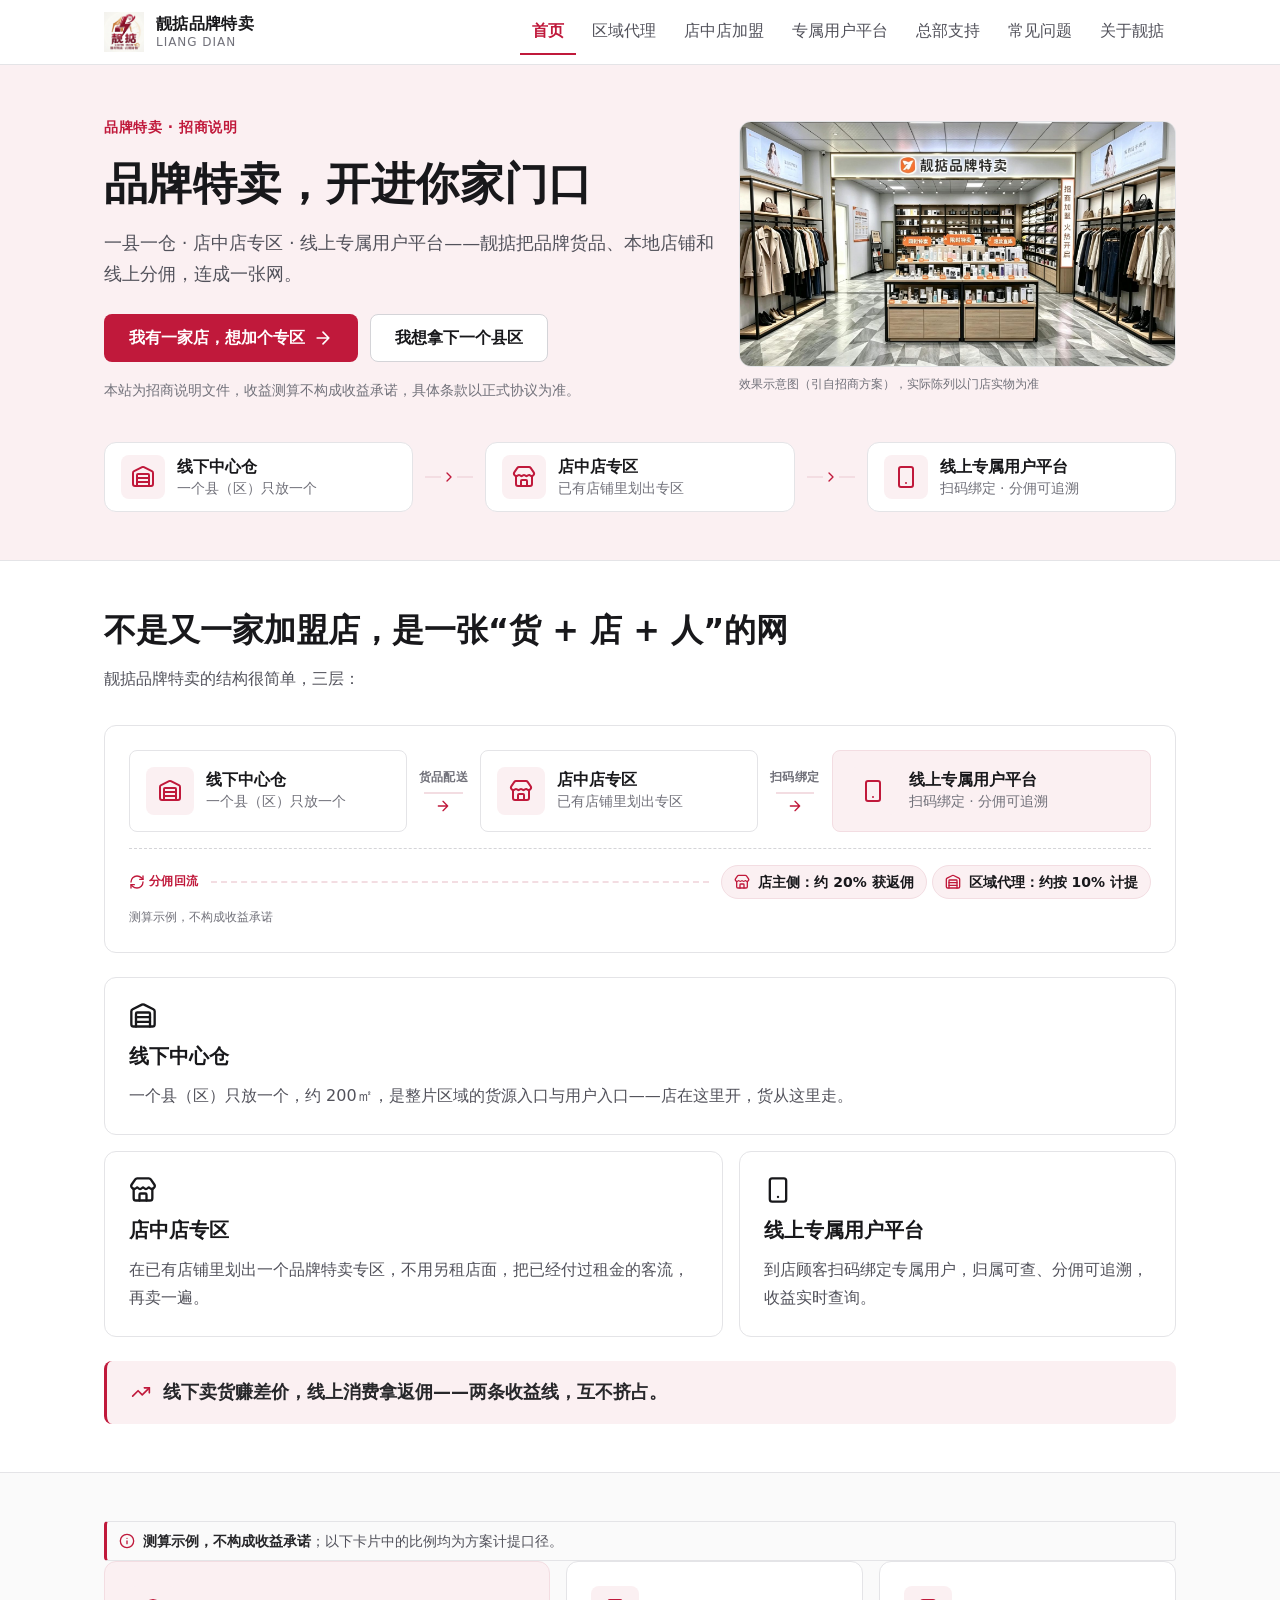
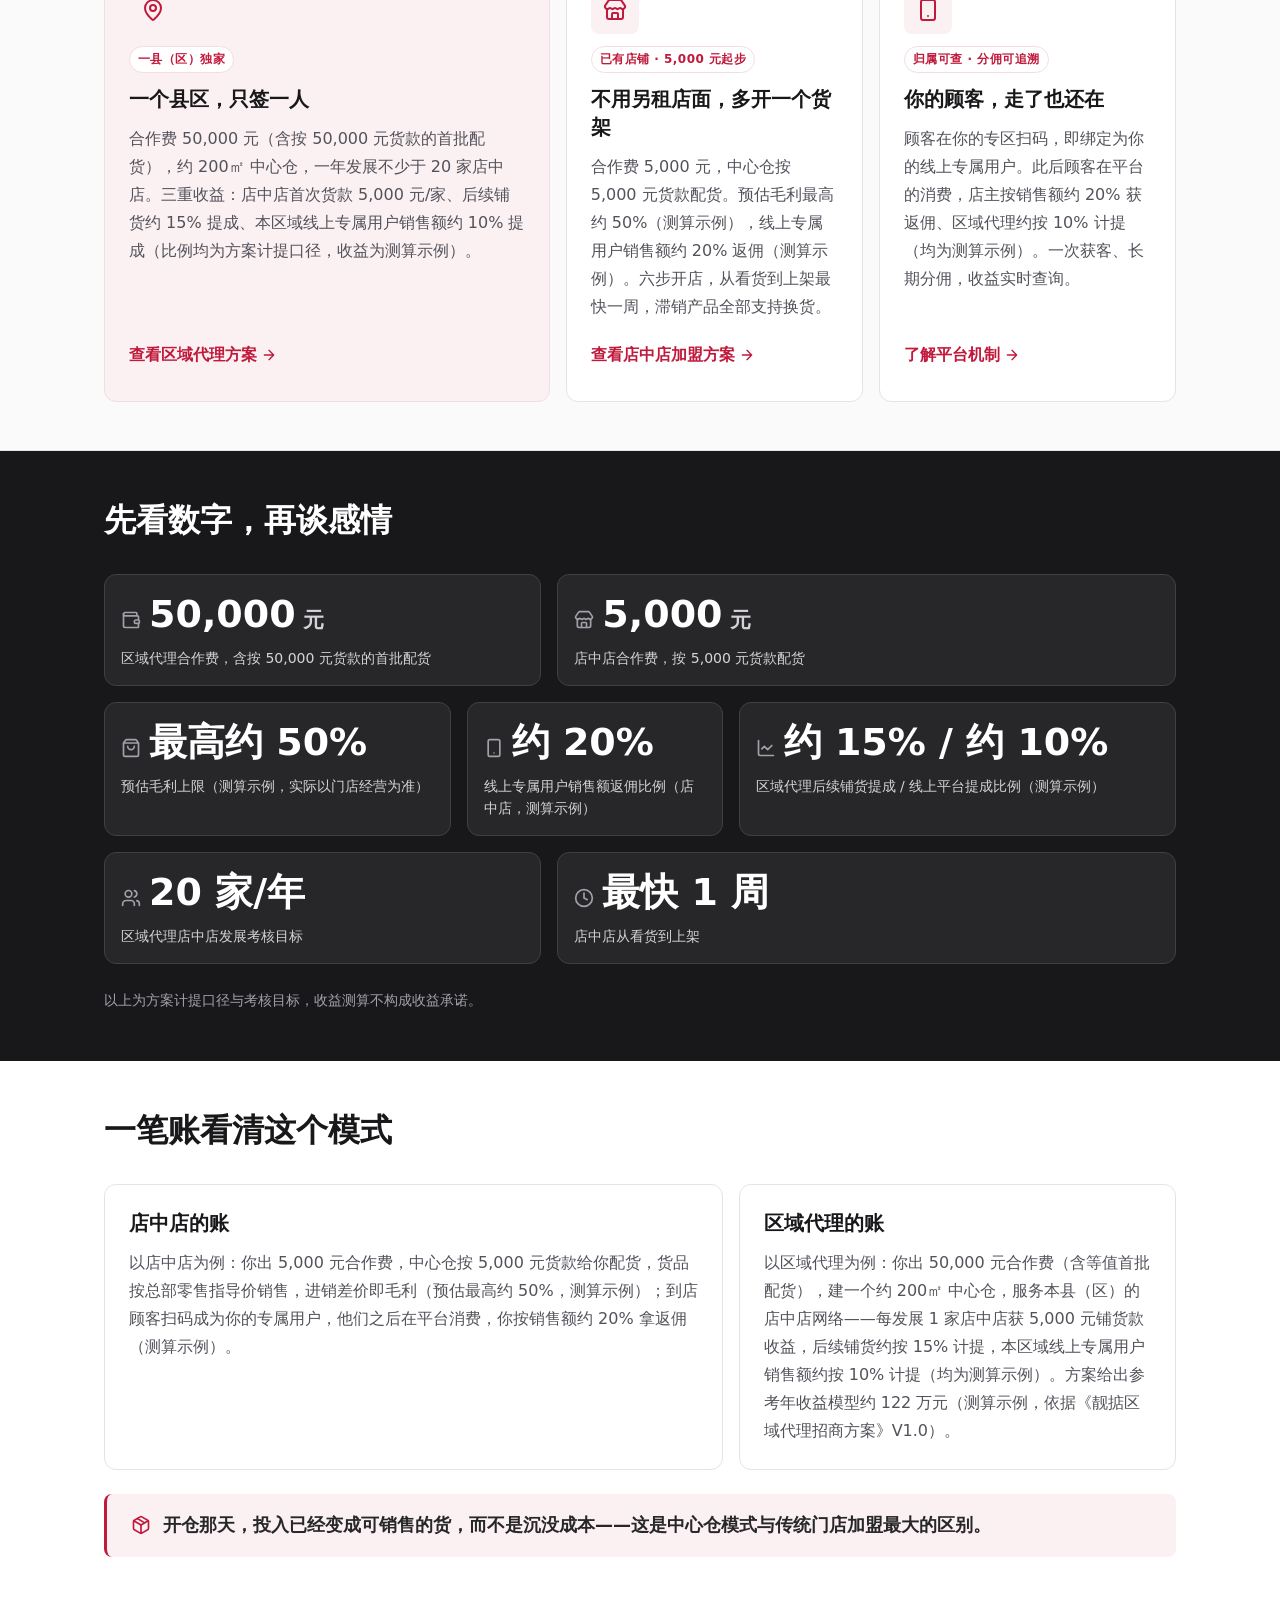
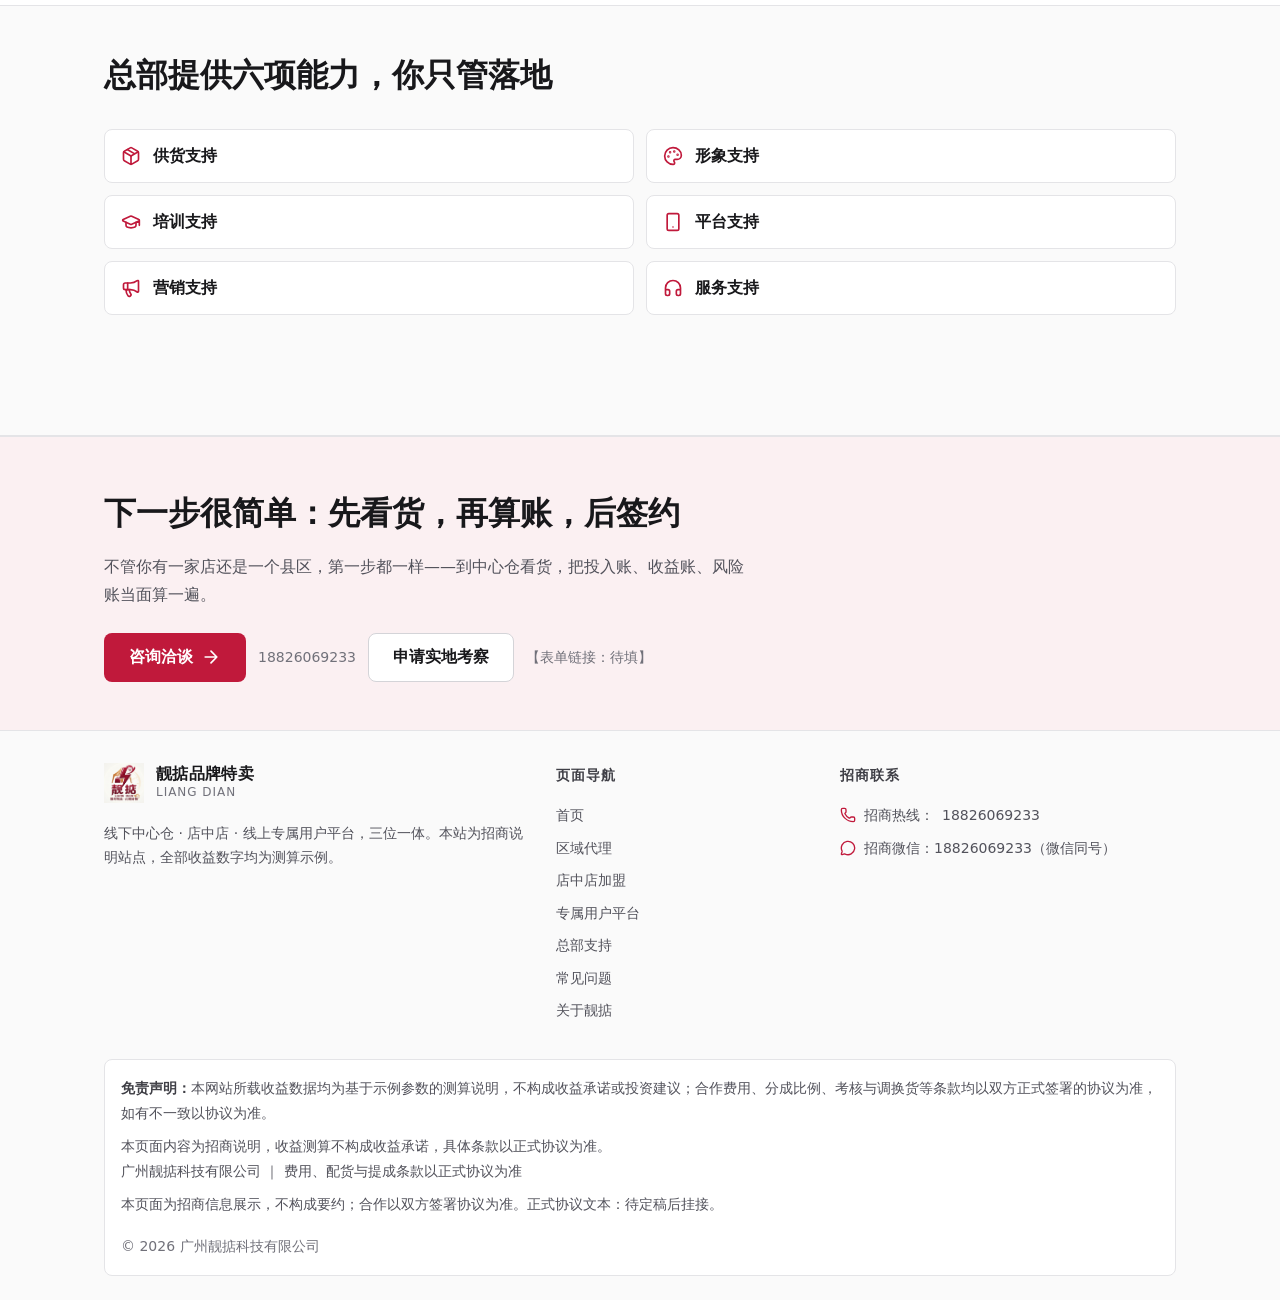
==== commit cf5542a9: "deploy: 同步自 liangdian-website@80d68122c6356075953618d06cb38303786703d5" ====
--- a/index.html
+++ b/index.html
@@ -1,5 +1,5 @@
-<!DOCTYPE html><html lang="zh-CN"> <head><meta charset="UTF-8"><meta name="viewport" content="width=device-width, initial-scale=1.0"><title>靓掂品牌特卖招商官网｜区域代理 · 店中店加盟 · 线上专属用户平台</title><meta name="description" content="靓掂品牌特卖，“线下中心仓 + 店中店 + 线上专属用户平台”三位一体。一县一仓区域代理（合作费 50,000 元含首批配货）与店中店专区加盟（5,000 元起步）双通道，顾客扫码绑定专属用户，归属可查、分佣可追溯。本站为招商说明，收益测算不构成承诺，条款以正式协议为准。"><meta name="theme-color" content="#C0193B"><link rel="icon" type="image/png" href="./assets/img/logo.png"><link rel="stylesheet" href="/_astro/about.Cdyk67Mz.css"></head> <body> <a class="skip-link" href="#main">跳到主内容</a> <header class="site-header"> <div class="container header-inner"> <a class="brand" href="./index.html"> <img src="./assets/img/logo.png" alt="靓掂品牌特卖标志" width="40" height="40"> <span class="brand-name"><strong>靓掂品牌特卖</strong><span>LIANG DIAN</span></span> </a> <button class="nav-toggle" type="button" aria-expanded="false" aria-controls="site-nav"> <svg class="icon icon-24 icon-menu" aria-hidden="true" focusable="false"><use href="#i-menu"></use></svg> <svg class="icon icon-24 icon-close" aria-hidden="true" focusable="false"><use href="#i-x"></use></svg> <span class="visually-hidden">打开菜单</span> </button> <nav class="site-nav" id="site-nav" aria-label="主导航"> <ul> <li> <a href="./index.html" aria-current="page">首页</a> </li><li> <a href="./agent.html">区域代理</a> </li><li> <a href="./store.html">店中店加盟</a> </li><li> <a href="./platform.html">专属用户平台</a> </li><li> <a href="./support.html">总部支持</a> </li><li> <a href="./faq.html">常见问题</a> </li><li> <a href="./about.html">关于靓掂</a> </li> </ul> </nav> </div> </header> <!-- 本地图标 sprite（来源 lucide，经 Iconify API 下载至 assets/icons/，已内联以便 file:// 预览） --><svg xmlns="http://www.w3.org/2000/svg" class="svg-sprite" aria-hidden="true"> <symbol id="i-arrow-right" viewBox="0 0 24 24"><path fill="none" stroke="currentColor" stroke-linecap="round" stroke-linejoin="round" stroke-width="2" d="M5 12h14m-7-7l7 7l-7 7"></path></symbol> <symbol id="i-badge-check" viewBox="0 0 24 24"><g fill="none" stroke="currentColor" stroke-linecap="round" stroke-linejoin="round" stroke-width="2"><path d="M3.85 8.62a4 4 0 0 1 4.78-4.77a4 4 0 0 1 6.74 0a4 4 0 0 1 4.78 4.78a4 4 0 0 1 0 6.74a4 4 0 0 1-4.77 4.78a4 4 0 0 1-6.75 0a4 4 0 0 1-4.78-4.77a4 4 0 0 1 0-6.76"></path><path d="m16 9l-5.5 5.5L8 12"></path></g></symbol> <symbol id="i-building-2" viewBox="0 0 24 24"><g fill="none" stroke="currentColor" stroke-linecap="round" stroke-linejoin="round" stroke-width="2"><path d="M10 12h4m-4-4h4m0 13v-3a2 2 0 0 0-4 0v3"></path><path d="M6 10H4a2 2 0 0 0-2 2v7a2 2 0 0 0 2 2h16a2 2 0 0 0 2-2V9a2 2 0 0 0-2-2h-2"></path><path d="M6 21V5a2 2 0 0 1 2-2h8a2 2 0 0 1 2 2v16"></path></g></symbol> <symbol id="i-calculator" viewBox="0 0 24 24"><g fill="none" stroke="currentColor" stroke-linecap="round" stroke-linejoin="round" stroke-width="2"><rect width="16" height="20" x="4" y="2" rx="2"></rect><path d="M8 6h8m0 8v4m0-8h.01M12 10h.01M8 10h.01M12 14h.01M8 14h.01M12 18h.01M8 18h.01"></path></g></symbol> <symbol id="i-chart-line" viewBox="0 0 24 24"><g fill="none" stroke="currentColor" stroke-linecap="round" stroke-linejoin="round" stroke-width="2"><path d="M3 3v16a2 2 0 0 0 2 2h16"></path><path d="m19 9l-5 5l-4-4l-3 3"></path></g></symbol> <symbol id="i-check" viewBox="0 0 24 24"><path fill="none" stroke="currentColor" stroke-linecap="round" stroke-linejoin="round" stroke-width="2" d="M20 6L9 17l-5-5"></path></symbol> <symbol id="i-chevron-down" viewBox="0 0 24 24"><path fill="none" stroke="currentColor" stroke-linecap="round" stroke-linejoin="round" stroke-width="2" d="m6 9l6 6l6-6"></path></symbol> <symbol id="i-circle-alert" viewBox="0 0 24 24"><g fill="none" stroke="currentColor" stroke-linecap="round" stroke-linejoin="round" stroke-width="2"><circle cx="12" cy="12" r="10"></circle><path d="M12 8v4m0 4h.01"></path></g></symbol> <symbol id="i-clock" viewBox="0 0 24 24"><g fill="none" stroke="currentColor" stroke-linecap="round" stroke-linejoin="round" stroke-width="2"><circle cx="12" cy="12" r="10"></circle><path d="M12 6v6l4 2"></path></g></symbol> <symbol id="i-coins" viewBox="0 0 24 24"><g fill="none" stroke="currentColor" stroke-linecap="round" stroke-linejoin="round" stroke-width="2"><path d="M13.744 17.736a6 6 0 1 1-7.48-7.48M15 6h1v4"></path><path d="m6.134 14.768l.866-.5l2 3.464"></path><circle cx="16" cy="8" r="6"></circle></g></symbol> <symbol id="i-eye" viewBox="0 0 24 24"><g fill="none" stroke="currentColor" stroke-linecap="round" stroke-linejoin="round" stroke-width="2"><path d="M2.062 12.348a1 1 0 0 1 0-.696a10.75 10.75 0 0 1 19.876 0a1 1 0 0 1 0 .696a10.75 10.75 0 0 1-19.876 0"></path><circle cx="12" cy="12" r="3"></circle></g></symbol> <symbol id="i-graduation-cap" viewBox="0 0 24 24"><g fill="none" stroke="currentColor" stroke-linecap="round" stroke-linejoin="round" stroke-width="2"><path d="M21.42 10.922a1 1 0 0 0-.019-1.838L12.83 5.18a2 2 0 0 0-1.66 0L2.6 9.08a1 1 0 0 0 0 1.832l8.57 3.908a2 2 0 0 0 1.66 0zM22 10v6"></path><path d="M6 12.5V16a6 3 0 0 0 12 0v-3.5"></path></g></symbol> <symbol id="i-headphones" viewBox="0 0 24 24"><path fill="none" stroke="currentColor" stroke-linecap="round" stroke-linejoin="round" stroke-width="2" d="M3 14h3a2 2 0 0 1 2 2v3a2 2 0 0 1-2 2H5a2 2 0 0 1-2-2v-7a9 9 0 0 1 18 0v7a2 2 0 0 1-2 2h-1a2 2 0 0 1-2-2v-3a2 2 0 0 1 2-2h3"></path></symbol> <symbol id="i-info" viewBox="0 0 24 24"><g fill="none" stroke="currentColor" stroke-linecap="round" stroke-linejoin="round" stroke-width="2"><circle cx="12" cy="12" r="10"></circle><path d="M12 16v-4m0-4h.01"></path></g></symbol> <symbol id="i-layout-template" viewBox="0 0 24 24"><g fill="none" stroke="currentColor" stroke-linecap="round" stroke-linejoin="round" stroke-width="2"><rect width="18" height="7" x="3" y="3" rx="1"></rect><rect width="9" height="7" x="3" y="14" rx="1"></rect><rect width="5" height="7" x="16" y="14" rx="1"></rect></g></symbol> <symbol id="i-list-checks" viewBox="0 0 24 24"><path fill="none" stroke="currentColor" stroke-linecap="round" stroke-linejoin="round" stroke-width="2" d="M13 5h8m-8 7h8m-8 7h8M3 17l2 2l4-4M3 7l2 2l4-4"></path></symbol> <symbol id="i-mail" viewBox="0 0 24 24"><g fill="none" stroke="currentColor" stroke-linecap="round" stroke-linejoin="round" stroke-width="2"><path d="m22 7l-8.991 5.727a2 2 0 0 1-2.009 0L2 7"></path><rect width="20" height="16" x="2" y="4" rx="2"></rect></g></symbol> <symbol id="i-map-pin" viewBox="0 0 24 24"><g fill="none" stroke="currentColor" stroke-linecap="round" stroke-linejoin="round" stroke-width="2"><path d="M20 10c0 4.993-5.539 10.193-7.399 11.799a1 1 0 0 1-1.202 0C9.539 20.193 4 14.993 4 10a8 8 0 0 1 16 0"></path><circle cx="12" cy="10" r="3"></circle></g></symbol> <symbol id="i-megaphone" viewBox="0 0 24 24"><g fill="none" stroke="currentColor" stroke-linecap="round" stroke-linejoin="round" stroke-width="2"><path d="M11 6a13 13 0 0 0 8.4-2.8A1 1 0 0 1 21 4v12a1 1 0 0 1-1.6.8A13 13 0 0 0 11 14H5a2 2 0 0 1-2-2V8a2 2 0 0 1 2-2z"></path><path d="M6 14a12 12 0 0 0 2.4 7.2a2 2 0 0 0 3.2-2.4A8 8 0 0 1 10 14M8 6v8"></path></g></symbol> <symbol id="i-menu" viewBox="0 0 24 24"><path fill="none" stroke="currentColor" stroke-linecap="round" stroke-linejoin="round" stroke-width="2" d="M4 5h16M4 12h16M4 19h16"></path></symbol> <symbol id="i-message-circle" viewBox="0 0 24 24"><path fill="none" stroke="currentColor" stroke-linecap="round" stroke-linejoin="round" stroke-width="2" d="M2.992 16.342a2 2 0 0 1 .094 1.167l-1.065 3.29a1 1 0 0 0 1.236 1.168l3.413-.998a2 2 0 0 1 1.099.092a10 10 0 1 0-4.777-4.719"></path></symbol> <symbol id="i-package" viewBox="0 0 24 24"><g fill="none" stroke="currentColor" stroke-linecap="round" stroke-linejoin="round" stroke-width="2"><path d="M11 21.73a2 2 0 0 0 2 0l7-4A2 2 0 0 0 21 16V8a2 2 0 0 0-1-1.73l-7-4a2 2 0 0 0-2 0l-7 4A2 2 0 0 0 3 8v8a2 2 0 0 0 1 1.73zm1 .27V12"></path><path d="M3.29 7L12 12l8.71-5M7.5 4.27l9 5.15"></path></g></symbol> <symbol id="i-palette" viewBox="0 0 24 24"><g fill="none" stroke="currentColor" stroke-linecap="round" stroke-linejoin="round" stroke-width="2"><path d="M12 22a1 1 0 0 1 0-20a10 9 0 0 1 10 9a5 5 0 0 1-5 5h-2.25a1.75 1.75 0 0 0-1.4 2.8l.3.4a1.75 1.75 0 0 1-1.4 2.8z"></path><circle cx="13.5" cy="6.5" r=".5" fill="currentColor"></circle><circle cx="17.5" cy="10.5" r=".5" fill="currentColor"></circle><circle cx="6.5" cy="12.5" r=".5" fill="currentColor"></circle><circle cx="8.5" cy="7.5" r=".5" fill="currentColor"></circle></g></symbol> <symbol id="i-phone" viewBox="0 0 24 24"><path fill="none" stroke="currentColor" stroke-linecap="round" stroke-linejoin="round" stroke-width="2" d="M13.832 16.568a1 1 0 0 0 1.213-.303l.355-.465A2 2 0 0 1 17 15h3a2 2 0 0 1 2 2v3a2 2 0 0 1-2 2A18 18 0 0 1 2 4a2 2 0 0 1 2-2h3a2 2 0 0 1 2 2v3a2 2 0 0 1-.8 1.6l-.468.351a1 1 0 0 0-.292 1.233a14 14 0 0 0 6.392 6.384"></path></symbol> <symbol id="i-qr-code" viewBox="0 0 24 24"><g fill="none" stroke="currentColor" stroke-linecap="round" stroke-linejoin="round" stroke-width="2"><rect width="5" height="5" x="3" y="3" rx="1"></rect><rect width="5" height="5" x="16" y="3" rx="1"></rect><rect width="5" height="5" x="3" y="16" rx="1"></rect><path d="M21 16h-3a2 2 0 0 0-2 2v3m5 0v.01M12 7v3a2 2 0 0 1-2 2H7m-4 0h.01M12 3h.01M12 16v.01M16 12h1m4 0v.01M12 21v-1"></path></g></symbol> <symbol id="i-refresh-cw" viewBox="0 0 24 24"><g fill="none" stroke="currentColor" stroke-linecap="round" stroke-linejoin="round" stroke-width="2"><path d="M3 12a9 9 0 0 1 9-9a9.75 9.75 0 0 1 6.74 2.74L21 8"></path><path d="M21 3v5h-5m5 4a9 9 0 0 1-9 9a9.75 9.75 0 0 1-6.74-2.74L3 16"></path><path d="M8 16H3v5"></path></g></symbol> <symbol id="i-shield-alert" viewBox="0 0 24 24"><path fill="none" stroke="currentColor" stroke-linecap="round" stroke-linejoin="round" stroke-width="2" d="M20 13c0 5-3.5 7.5-7.66 8.95a1 1 0 0 1-.67-.01C7.5 20.5 4 18 4 13V6a1 1 0 0 1 1-1c2 0 4.5-1.2 6.24-2.72a1.17 1.17 0 0 1 1.52 0C14.51 3.81 17 5 19 5a1 1 0 0 1 1 1zm-8-5v4m0 4h.01"></path></symbol> <symbol id="i-shield-check" viewBox="0 0 24 24"><g fill="none" stroke="currentColor" stroke-linecap="round" stroke-linejoin="round" stroke-width="2"><path d="M20 13c0 5-3.5 7.5-7.66 8.95a1 1 0 0 1-.67-.01C7.5 20.5 4 18 4 13V6a1 1 0 0 1 1-1c2 0 4.5-1.2 6.24-2.72a1.17 1.17 0 0 1 1.52 0C14.51 3.81 17 5 19 5a1 1 0 0 1 1 1z"></path><path d="m9 12l2 2l4-4"></path></g></symbol> <symbol id="i-shopping-bag" viewBox="0 0 24 24"><g fill="none" stroke="currentColor" stroke-linecap="round" stroke-linejoin="round" stroke-width="2"><path d="M16 10a4 4 0 0 1-8 0M3.103 6.034h17.794"></path><path d="M3.4 5.467a2 2 0 0 0-.4 1.2V20a2 2 0 0 0 2 2h14a2 2 0 0 0 2-2V6.667a2 2 0 0 0-.4-1.2l-2-2.667A2 2 0 0 0 17 2H7a2 2 0 0 0-1.6.8z"></path></g></symbol> <symbol id="i-smartphone" viewBox="0 0 24 24"><g fill="none" stroke="currentColor" stroke-linecap="round" stroke-linejoin="round" stroke-width="2"><rect width="14" height="20" x="5" y="2" rx="2" ry="2"></rect><path d="M12 18h.01"></path></g></symbol> <symbol id="i-store" viewBox="0 0 24 24"><g fill="none" stroke="currentColor" stroke-linecap="round" stroke-linejoin="round" stroke-width="2"><path d="M15 21v-5a1 1 0 0 0-1-1h-4a1 1 0 0 0-1 1v5m8.774-10.69a1.12 1.12 0 0 0-1.549 0a2.5 2.5 0 0 1-3.451 0a1.12 1.12 0 0 0-1.548 0a2.5 2.5 0 0 1-3.452 0a1.12 1.12 0 0 0-1.549 0a2.5 2.5 0 0 1-3.77-3.248l2.889-4.184A2 2 0 0 1 7 2h10a2 2 0 0 1 1.653.873l2.895 4.192a2.5 2.5 0 0 1-3.774 3.244"></path><path d="M4 10.95V19a2 2 0 0 0 2 2h12a2 2 0 0 0 2-2v-8.05"></path></g></symbol> <symbol id="i-trending-up" viewBox="0 0 24 24"><g fill="none" stroke="currentColor" stroke-linecap="round" stroke-linejoin="round" stroke-width="2"><path d="M16 7h6v6"></path><path d="m22 7l-8.5 8.5l-5-5L2 17"></path></g></symbol> <symbol id="i-truck" viewBox="0 0 24 24"><g fill="none" stroke="currentColor" stroke-linecap="round" stroke-linejoin="round" stroke-width="2"><path d="M14 18V6a2 2 0 0 0-2-2H4a2 2 0 0 0-2 2v11a1 1 0 0 0 1 1h2m10 0H9m10 0h2a1 1 0 0 0 1-1v-3.65a1 1 0 0 0-.22-.624l-3.48-4.35A1 1 0 0 0 17.52 8H14"></path><circle cx="17" cy="18" r="2"></circle><circle cx="7" cy="18" r="2"></circle></g></symbol> <symbol id="i-user-check" viewBox="0 0 24 24"><g fill="none" stroke="currentColor" stroke-linecap="round" stroke-linejoin="round" stroke-width="2"><path d="m16 11l2 2l4-4m-6 12v-2a4 4 0 0 0-4-4H6a4 4 0 0 0-4 4v2"></path><circle cx="9" cy="7" r="4"></circle></g></symbol> <symbol id="i-users" viewBox="0 0 24 24"><g fill="none" stroke="currentColor" stroke-linecap="round" stroke-linejoin="round" stroke-width="2"><path d="M16 21v-2a4 4 0 0 0-4-4H6a4 4 0 0 0-4 4v2M16 3.128a4 4 0 0 1 0 7.744M22 21v-2a4 4 0 0 0-3-3.87"></path><circle cx="9" cy="7" r="4"></circle></g></symbol> <symbol id="i-wallet" viewBox="0 0 24 24"><g fill="none" stroke="currentColor" stroke-linecap="round" stroke-linejoin="round" stroke-width="2"><path d="M19 7V4a1 1 0 0 0-1-1H5a2 2 0 0 0 0 4h15a1 1 0 0 1 1 1v4h-3a2 2 0 0 0 0 4h3a1 1 0 0 0 1-1v-2a1 1 0 0 0-1-1"></path><path d="M3 5v14a2 2 0 0 0 2 2h15a1 1 0 0 0 1-1v-4"></path></g></symbol> <symbol id="i-warehouse" viewBox="0 0 24 24"><g fill="none" stroke="currentColor" stroke-linecap="round" stroke-linejoin="round" stroke-width="2"><path d="M18 21V10a1 1 0 0 0-1-1H7a1 1 0 0 0-1 1v11"></path><path d="M22 19a2 2 0 0 1-2 2H4a2 2 0 0 1-2-2V8a2 2 0 0 1 1.132-1.803l7.95-3.974a2 2 0 0 1 1.837 0l7.948 3.974A2 2 0 0 1 22 8zM6 13h12M6 17h12"></path></g></symbol> <symbol id="i-x" viewBox="0 0 24 24"><path fill="none" stroke="currentColor" stroke-linecap="round" stroke-linejoin="round" stroke-width="2" d="M18 6L6 18M6 6l12 12"></path></symbol> </svg> <main id="main">   <section class="hero"> <div class="container grid-12"> <div class="span-7"> <p class="hero-kicker">品牌特卖 · 招商说明</p> <h1>品牌特卖，开进你家门口</h1> <p class="hero-lede">一县一仓 · 店中店专区 · 线上专属用户平台——靓掂把品牌货品、本地店铺和线上分佣，连成一张网。</p> <div class="hero-actions"> <a class="btn btn-primary" href="./store.html">我有一家店，想加个专区
-<svg class="icon" aria-hidden="true" focusable="false"><use href="#i-arrow-right"></use></svg> </a> <a class="btn btn-secondary" href="./agent.html">我想拿下一个县区</a> </div> <p class="hero-note">本站为招商说明文件，收益测算不构成收益承诺，具体条款以正式协议为准。</p> </div> <div class="span-5 hero-visual" aria-hidden="true"> <div class="flow-card"> <span class="flow-icon"><svg class="icon icon-24" focusable="false"><use href="#i-warehouse"></use></svg></span> <div><strong>线下中心仓</strong><small>一个县（区）只放一个</small></div> </div> <span class="flow-link"><span class="flow-line"></span><svg class="icon icon-16" focusable="false"><use href="#i-chevron-down"></use></svg><span class="flow-line"></span></span> <div class="flow-card"> <span class="flow-icon"><svg class="icon icon-24" focusable="false"><use href="#i-store"></use></svg></span> <div><strong>店中店专区</strong><small>已有店铺里划出专区</small></div> </div> <span class="flow-link"><span class="flow-line"></span><svg class="icon icon-16" focusable="false"><use href="#i-chevron-down"></use></svg><span class="flow-line"></span></span> <div class="flow-card"> <span class="flow-icon"><svg class="icon icon-24" focusable="false"><use href="#i-smartphone"></use></svg></span> <div><strong>线上专属用户平台</strong><small>扫码绑定 · 分佣可追溯</small></div> </div> </div> </div> </section>  <section class="section"> <div class="container"> <div class="section-head reveal"> <h2>不是又一家加盟店，是一张“货 + 店 + 人”的网</h2> <p class="lede">靓掂品牌特卖的结构很简单，三层：</p> </div> <div class="reveal"> <div class="model-diagram"> <div class="md-flow"> <div class="md-node"> <span class="icon-chip"><svg class="icon icon-24" aria-hidden="true" focusable="false"><use href="#i-warehouse"></use></svg></span> <div class="md-node-body"> <strong>线下中心仓</strong> <small>一个县（区）只放一个</small> </div> </div> <div class="md-link" aria-hidden="true"> <span class="md-link-label">货品配送</span> <span class="md-link-line"></span> <svg class="icon icon-16" focusable="false"><use href="#i-arrow-right"></use></svg> </div> <div class="md-node"> <span class="icon-chip"><svg class="icon icon-24" aria-hidden="true" focusable="false"><use href="#i-store"></use></svg></span> <div class="md-node-body"> <strong>店中店专区</strong> <small>已有店铺里划出专区</small> </div> </div> <div class="md-link" aria-hidden="true"> <span class="md-link-label">扫码绑定</span> <span class="md-link-line"></span> <svg class="icon icon-16" focusable="false"><use href="#i-arrow-right"></use></svg> </div> <div class="md-node"> <span class="icon-chip"><svg class="icon icon-24" aria-hidden="true" focusable="false"><use href="#i-smartphone"></use></svg></span> <div class="md-node-body"> <strong>线上专属用户平台</strong> <small>扫码绑定 · 分佣可追溯</small> </div> </div> </div> <div class="md-rebate" aria-hidden="false"> <span class="md-rebate-head"> <svg class="icon icon-16" aria-hidden="true" focusable="false"><use href="#i-refresh-cw"></use></svg>分佣回流
+<!DOCTYPE html><html lang="zh-CN"> <head><meta charset="UTF-8"><meta name="viewport" content="width=device-width, initial-scale=1.0"><title>靓掂品牌特卖招商官网｜区域代理 · 店中店加盟 · 线上专属用户平台</title><meta name="description" content="靓掂品牌特卖，“线下中心仓 + 店中店 + 线上专属用户平台”三位一体。一县一仓区域代理（合作费 50,000 元含首批配货）与店中店专区加盟（5,000 元起步）双通道，顾客扫码绑定专属用户，归属可查、分佣可追溯。本站为招商说明，收益测算不构成承诺，条款以正式协议为准。"><meta name="theme-color" content="#C0193B"><link rel="icon" type="image/png" href="./assets/img/logo.png"><link rel="stylesheet" href="/_astro/about.DblEHJeb.css"></head> <body> <a class="skip-link" href="#main">跳到主内容</a> <header class="site-header"> <div class="container header-inner"> <a class="brand" href="./index.html"> <img src="./assets/img/logo.png" alt="靓掂品牌特卖标志" width="40" height="40"> <span class="brand-name"><strong>靓掂品牌特卖</strong><span>LIANG DIAN</span></span> </a> <button class="nav-toggle" type="button" aria-expanded="false" aria-controls="site-nav"> <svg class="icon icon-24 icon-menu" aria-hidden="true" focusable="false"><use href="#i-menu"></use></svg> <svg class="icon icon-24 icon-close" aria-hidden="true" focusable="false"><use href="#i-x"></use></svg> <span class="visually-hidden">打开菜单</span> </button> <nav class="site-nav" id="site-nav" aria-label="主导航"> <ul> <li> <a href="./index.html" aria-current="page">首页</a> </li><li> <a href="./agent.html">区域代理</a> </li><li> <a href="./store.html">店中店加盟</a> </li><li> <a href="./platform.html">专属用户平台</a> </li><li> <a href="./support.html">总部支持</a> </li><li> <a href="./faq.html">常见问题</a> </li><li> <a href="./about.html">关于靓掂</a> </li> </ul> </nav> </div> </header> <!-- 本地图标 sprite（来源 lucide，经 Iconify API 下载至 assets/icons/，已内联以便 file:// 预览） --><svg xmlns="http://www.w3.org/2000/svg" class="svg-sprite" aria-hidden="true"> <symbol id="i-arrow-right" viewBox="0 0 24 24"><path fill="none" stroke="currentColor" stroke-linecap="round" stroke-linejoin="round" stroke-width="2" d="M5 12h14m-7-7l7 7l-7 7"></path></symbol> <symbol id="i-badge-check" viewBox="0 0 24 24"><g fill="none" stroke="currentColor" stroke-linecap="round" stroke-linejoin="round" stroke-width="2"><path d="M3.85 8.62a4 4 0 0 1 4.78-4.77a4 4 0 0 1 6.74 0a4 4 0 0 1 4.78 4.78a4 4 0 0 1 0 6.74a4 4 0 0 1-4.77 4.78a4 4 0 0 1-6.75 0a4 4 0 0 1-4.78-4.77a4 4 0 0 1 0-6.76"></path><path d="m16 9l-5.5 5.5L8 12"></path></g></symbol> <symbol id="i-building-2" viewBox="0 0 24 24"><g fill="none" stroke="currentColor" stroke-linecap="round" stroke-linejoin="round" stroke-width="2"><path d="M10 12h4m-4-4h4m0 13v-3a2 2 0 0 0-4 0v3"></path><path d="M6 10H4a2 2 0 0 0-2 2v7a2 2 0 0 0 2 2h16a2 2 0 0 0 2-2V9a2 2 0 0 0-2-2h-2"></path><path d="M6 21V5a2 2 0 0 1 2-2h8a2 2 0 0 1 2 2v16"></path></g></symbol> <symbol id="i-calculator" viewBox="0 0 24 24"><g fill="none" stroke="currentColor" stroke-linecap="round" stroke-linejoin="round" stroke-width="2"><rect width="16" height="20" x="4" y="2" rx="2"></rect><path d="M8 6h8m0 8v4m0-8h.01M12 10h.01M8 10h.01M12 14h.01M8 14h.01M12 18h.01M8 18h.01"></path></g></symbol> <symbol id="i-chart-line" viewBox="0 0 24 24"><g fill="none" stroke="currentColor" stroke-linecap="round" stroke-linejoin="round" stroke-width="2"><path d="M3 3v16a2 2 0 0 0 2 2h16"></path><path d="m19 9l-5 5l-4-4l-3 3"></path></g></symbol> <symbol id="i-check" viewBox="0 0 24 24"><path fill="none" stroke="currentColor" stroke-linecap="round" stroke-linejoin="round" stroke-width="2" d="M20 6L9 17l-5-5"></path></symbol> <symbol id="i-chevron-down" viewBox="0 0 24 24"><path fill="none" stroke="currentColor" stroke-linecap="round" stroke-linejoin="round" stroke-width="2" d="m6 9l6 6l6-6"></path></symbol> <symbol id="i-circle-alert" viewBox="0 0 24 24"><g fill="none" stroke="currentColor" stroke-linecap="round" stroke-linejoin="round" stroke-width="2"><circle cx="12" cy="12" r="10"></circle><path d="M12 8v4m0 4h.01"></path></g></symbol> <symbol id="i-clock" viewBox="0 0 24 24"><g fill="none" stroke="currentColor" stroke-linecap="round" stroke-linejoin="round" stroke-width="2"><circle cx="12" cy="12" r="10"></circle><path d="M12 6v6l4 2"></path></g></symbol> <symbol id="i-coins" viewBox="0 0 24 24"><g fill="none" stroke="currentColor" stroke-linecap="round" stroke-linejoin="round" stroke-width="2"><path d="M13.744 17.736a6 6 0 1 1-7.48-7.48M15 6h1v4"></path><path d="m6.134 14.768l.866-.5l2 3.464"></path><circle cx="16" cy="8" r="6"></circle></g></symbol> <symbol id="i-eye" viewBox="0 0 24 24"><g fill="none" stroke="currentColor" stroke-linecap="round" stroke-linejoin="round" stroke-width="2"><path d="M2.062 12.348a1 1 0 0 1 0-.696a10.75 10.75 0 0 1 19.876 0a1 1 0 0 1 0 .696a10.75 10.75 0 0 1-19.876 0"></path><circle cx="12" cy="12" r="3"></circle></g></symbol> <symbol id="i-graduation-cap" viewBox="0 0 24 24"><g fill="none" stroke="currentColor" stroke-linecap="round" stroke-linejoin="round" stroke-width="2"><path d="M21.42 10.922a1 1 0 0 0-.019-1.838L12.83 5.18a2 2 0 0 0-1.66 0L2.6 9.08a1 1 0 0 0 0 1.832l8.57 3.908a2 2 0 0 0 1.66 0zM22 10v6"></path><path d="M6 12.5V16a6 3 0 0 0 12 0v-3.5"></path></g></symbol> <symbol id="i-headphones" viewBox="0 0 24 24"><path fill="none" stroke="currentColor" stroke-linecap="round" stroke-linejoin="round" stroke-width="2" d="M3 14h3a2 2 0 0 1 2 2v3a2 2 0 0 1-2 2H5a2 2 0 0 1-2-2v-7a9 9 0 0 1 18 0v7a2 2 0 0 1-2 2h-1a2 2 0 0 1-2-2v-3a2 2 0 0 1 2-2h3"></path></symbol> <symbol id="i-info" viewBox="0 0 24 24"><g fill="none" stroke="currentColor" stroke-linecap="round" stroke-linejoin="round" stroke-width="2"><circle cx="12" cy="12" r="10"></circle><path d="M12 16v-4m0-4h.01"></path></g></symbol> <symbol id="i-layout-template" viewBox="0 0 24 24"><g fill="none" stroke="currentColor" stroke-linecap="round" stroke-linejoin="round" stroke-width="2"><rect width="18" height="7" x="3" y="3" rx="1"></rect><rect width="9" height="7" x="3" y="14" rx="1"></rect><rect width="5" height="7" x="16" y="14" rx="1"></rect></g></symbol> <symbol id="i-list-checks" viewBox="0 0 24 24"><path fill="none" stroke="currentColor" stroke-linecap="round" stroke-linejoin="round" stroke-width="2" d="M13 5h8m-8 7h8m-8 7h8M3 17l2 2l4-4M3 7l2 2l4-4"></path></symbol> <symbol id="i-mail" viewBox="0 0 24 24"><g fill="none" stroke="currentColor" stroke-linecap="round" stroke-linejoin="round" stroke-width="2"><path d="m22 7l-8.991 5.727a2 2 0 0 1-2.009 0L2 7"></path><rect width="20" height="16" x="2" y="4" rx="2"></rect></g></symbol> <symbol id="i-map-pin" viewBox="0 0 24 24"><g fill="none" stroke="currentColor" stroke-linecap="round" stroke-linejoin="round" stroke-width="2"><path d="M20 10c0 4.993-5.539 10.193-7.399 11.799a1 1 0 0 1-1.202 0C9.539 20.193 4 14.993 4 10a8 8 0 0 1 16 0"></path><circle cx="12" cy="10" r="3"></circle></g></symbol> <symbol id="i-megaphone" viewBox="0 0 24 24"><g fill="none" stroke="currentColor" stroke-linecap="round" stroke-linejoin="round" stroke-width="2"><path d="M11 6a13 13 0 0 0 8.4-2.8A1 1 0 0 1 21 4v12a1 1 0 0 1-1.6.8A13 13 0 0 0 11 14H5a2 2 0 0 1-2-2V8a2 2 0 0 1 2-2z"></path><path d="M6 14a12 12 0 0 0 2.4 7.2a2 2 0 0 0 3.2-2.4A8 8 0 0 1 10 14M8 6v8"></path></g></symbol> <symbol id="i-menu" viewBox="0 0 24 24"><path fill="none" stroke="currentColor" stroke-linecap="round" stroke-linejoin="round" stroke-width="2" d="M4 5h16M4 12h16M4 19h16"></path></symbol> <symbol id="i-message-circle" viewBox="0 0 24 24"><path fill="none" stroke="currentColor" stroke-linecap="round" stroke-linejoin="round" stroke-width="2" d="M2.992 16.342a2 2 0 0 1 .094 1.167l-1.065 3.29a1 1 0 0 0 1.236 1.168l3.413-.998a2 2 0 0 1 1.099.092a10 10 0 1 0-4.777-4.719"></path></symbol> <symbol id="i-package" viewBox="0 0 24 24"><g fill="none" stroke="currentColor" stroke-linecap="round" stroke-linejoin="round" stroke-width="2"><path d="M11 21.73a2 2 0 0 0 2 0l7-4A2 2 0 0 0 21 16V8a2 2 0 0 0-1-1.73l-7-4a2 2 0 0 0-2 0l-7 4A2 2 0 0 0 3 8v8a2 2 0 0 0 1 1.73zm1 .27V12"></path><path d="M3.29 7L12 12l8.71-5M7.5 4.27l9 5.15"></path></g></symbol> <symbol id="i-palette" viewBox="0 0 24 24"><g fill="none" stroke="currentColor" stroke-linecap="round" stroke-linejoin="round" stroke-width="2"><path d="M12 22a1 1 0 0 1 0-20a10 9 0 0 1 10 9a5 5 0 0 1-5 5h-2.25a1.75 1.75 0 0 0-1.4 2.8l.3.4a1.75 1.75 0 0 1-1.4 2.8z"></path><circle cx="13.5" cy="6.5" r=".5" fill="currentColor"></circle><circle cx="17.5" cy="10.5" r=".5" fill="currentColor"></circle><circle cx="6.5" cy="12.5" r=".5" fill="currentColor"></circle><circle cx="8.5" cy="7.5" r=".5" fill="currentColor"></circle></g></symbol> <symbol id="i-phone" viewBox="0 0 24 24"><path fill="none" stroke="currentColor" stroke-linecap="round" stroke-linejoin="round" stroke-width="2" d="M13.832 16.568a1 1 0 0 0 1.213-.303l.355-.465A2 2 0 0 1 17 15h3a2 2 0 0 1 2 2v3a2 2 0 0 1-2 2A18 18 0 0 1 2 4a2 2 0 0 1 2-2h3a2 2 0 0 1 2 2v3a2 2 0 0 1-.8 1.6l-.468.351a1 1 0 0 0-.292 1.233a14 14 0 0 0 6.392 6.384"></path></symbol> <symbol id="i-qr-code" viewBox="0 0 24 24"><g fill="none" stroke="currentColor" stroke-linecap="round" stroke-linejoin="round" stroke-width="2"><rect width="5" height="5" x="3" y="3" rx="1"></rect><rect width="5" height="5" x="16" y="3" rx="1"></rect><rect width="5" height="5" x="3" y="16" rx="1"></rect><path d="M21 16h-3a2 2 0 0 0-2 2v3m5 0v.01M12 7v3a2 2 0 0 1-2 2H7m-4 0h.01M12 3h.01M12 16v.01M16 12h1m4 0v.01M12 21v-1"></path></g></symbol> <symbol id="i-refresh-cw" viewBox="0 0 24 24"><g fill="none" stroke="currentColor" stroke-linecap="round" stroke-linejoin="round" stroke-width="2"><path d="M3 12a9 9 0 0 1 9-9a9.75 9.75 0 0 1 6.74 2.74L21 8"></path><path d="M21 3v5h-5m5 4a9 9 0 0 1-9 9a9.75 9.75 0 0 1-6.74-2.74L3 16"></path><path d="M8 16H3v5"></path></g></symbol> <symbol id="i-shield-alert" viewBox="0 0 24 24"><path fill="none" stroke="currentColor" stroke-linecap="round" stroke-linejoin="round" stroke-width="2" d="M20 13c0 5-3.5 7.5-7.66 8.95a1 1 0 0 1-.67-.01C7.5 20.5 4 18 4 13V6a1 1 0 0 1 1-1c2 0 4.5-1.2 6.24-2.72a1.17 1.17 0 0 1 1.52 0C14.51 3.81 17 5 19 5a1 1 0 0 1 1 1zm-8-5v4m0 4h.01"></path></symbol> <symbol id="i-shield-check" viewBox="0 0 24 24"><g fill="none" stroke="currentColor" stroke-linecap="round" stroke-linejoin="round" stroke-width="2"><path d="M20 13c0 5-3.5 7.5-7.66 8.95a1 1 0 0 1-.67-.01C7.5 20.5 4 18 4 13V6a1 1 0 0 1 1-1c2 0 4.5-1.2 6.24-2.72a1.17 1.17 0 0 1 1.52 0C14.51 3.81 17 5 19 5a1 1 0 0 1 1 1z"></path><path d="m9 12l2 2l4-4"></path></g></symbol> <symbol id="i-shopping-bag" viewBox="0 0 24 24"><g fill="none" stroke="currentColor" stroke-linecap="round" stroke-linejoin="round" stroke-width="2"><path d="M16 10a4 4 0 0 1-8 0M3.103 6.034h17.794"></path><path d="M3.4 5.467a2 2 0 0 0-.4 1.2V20a2 2 0 0 0 2 2h14a2 2 0 0 0 2-2V6.667a2 2 0 0 0-.4-1.2l-2-2.667A2 2 0 0 0 17 2H7a2 2 0 0 0-1.6.8z"></path></g></symbol> <symbol id="i-smartphone" viewBox="0 0 24 24"><g fill="none" stroke="currentColor" stroke-linecap="round" stroke-linejoin="round" stroke-width="2"><rect width="14" height="20" x="5" y="2" rx="2" ry="2"></rect><path d="M12 18h.01"></path></g></symbol> <symbol id="i-store" viewBox="0 0 24 24"><g fill="none" stroke="currentColor" stroke-linecap="round" stroke-linejoin="round" stroke-width="2"><path d="M15 21v-5a1 1 0 0 0-1-1h-4a1 1 0 0 0-1 1v5m8.774-10.69a1.12 1.12 0 0 0-1.549 0a2.5 2.5 0 0 1-3.451 0a1.12 1.12 0 0 0-1.548 0a2.5 2.5 0 0 1-3.452 0a1.12 1.12 0 0 0-1.549 0a2.5 2.5 0 0 1-3.77-3.248l2.889-4.184A2 2 0 0 1 7 2h10a2 2 0 0 1 1.653.873l2.895 4.192a2.5 2.5 0 0 1-3.774 3.244"></path><path d="M4 10.95V19a2 2 0 0 0 2 2h12a2 2 0 0 0 2-2v-8.05"></path></g></symbol> <symbol id="i-trending-up" viewBox="0 0 24 24"><g fill="none" stroke="currentColor" stroke-linecap="round" stroke-linejoin="round" stroke-width="2"><path d="M16 7h6v6"></path><path d="m22 7l-8.5 8.5l-5-5L2 17"></path></g></symbol> <symbol id="i-truck" viewBox="0 0 24 24"><g fill="none" stroke="currentColor" stroke-linecap="round" stroke-linejoin="round" stroke-width="2"><path d="M14 18V6a2 2 0 0 0-2-2H4a2 2 0 0 0-2 2v11a1 1 0 0 0 1 1h2m10 0H9m10 0h2a1 1 0 0 0 1-1v-3.65a1 1 0 0 0-.22-.624l-3.48-4.35A1 1 0 0 0 17.52 8H14"></path><circle cx="17" cy="18" r="2"></circle><circle cx="7" cy="18" r="2"></circle></g></symbol> <symbol id="i-user-check" viewBox="0 0 24 24"><g fill="none" stroke="currentColor" stroke-linecap="round" stroke-linejoin="round" stroke-width="2"><path d="m16 11l2 2l4-4m-6 12v-2a4 4 0 0 0-4-4H6a4 4 0 0 0-4 4v2"></path><circle cx="9" cy="7" r="4"></circle></g></symbol> <symbol id="i-users" viewBox="0 0 24 24"><g fill="none" stroke="currentColor" stroke-linecap="round" stroke-linejoin="round" stroke-width="2"><path d="M16 21v-2a4 4 0 0 0-4-4H6a4 4 0 0 0-4 4v2M16 3.128a4 4 0 0 1 0 7.744M22 21v-2a4 4 0 0 0-3-3.87"></path><circle cx="9" cy="7" r="4"></circle></g></symbol> <symbol id="i-wallet" viewBox="0 0 24 24"><g fill="none" stroke="currentColor" stroke-linecap="round" stroke-linejoin="round" stroke-width="2"><path d="M19 7V4a1 1 0 0 0-1-1H5a2 2 0 0 0 0 4h15a1 1 0 0 1 1 1v4h-3a2 2 0 0 0 0 4h3a1 1 0 0 0 1-1v-2a1 1 0 0 0-1-1"></path><path d="M3 5v14a2 2 0 0 0 2 2h15a1 1 0 0 0 1-1v-4"></path></g></symbol> <symbol id="i-warehouse" viewBox="0 0 24 24"><g fill="none" stroke="currentColor" stroke-linecap="round" stroke-linejoin="round" stroke-width="2"><path d="M18 21V10a1 1 0 0 0-1-1H7a1 1 0 0 0-1 1v11"></path><path d="M22 19a2 2 0 0 1-2 2H4a2 2 0 0 1-2-2V8a2 2 0 0 1 1.132-1.803l7.95-3.974a2 2 0 0 1 1.837 0l7.948 3.974A2 2 0 0 1 22 8zM6 13h12M6 17h12"></path></g></symbol> <symbol id="i-x" viewBox="0 0 24 24"><path fill="none" stroke="currentColor" stroke-linecap="round" stroke-linejoin="round" stroke-width="2" d="M18 6L6 18M6 6l12 12"></path></symbol> </svg> <main id="main">   <section class="hero"> <div class="container grid-12"> <div class="span-7"> <p class="hero-kicker">品牌特卖 · 招商说明</p> <h1>品牌特卖，开进你家门口</h1> <p class="hero-lede">一县一仓 · 店中店专区 · 线上专属用户平台——靓掂把品牌货品、本地店铺和线上分佣，连成一张网。</p> <div class="hero-actions"> <a class="btn btn-primary" href="./store.html">我有一家店，想加个专区
+<svg class="icon" aria-hidden="true" focusable="false"><use href="#i-arrow-right"></use></svg> </a> <a class="btn btn-secondary" href="./agent.html">我想拿下一个县区</a> </div> <p class="hero-note">本站为招商说明文件，收益测算不构成收益承诺，具体条款以正式协议为准。</p> </div> <div class="span-5 hero-visual"> <figure class="hero-media"> <img src="./assets/img/store-front.jpg" alt="靓掂品牌特卖中心仓门店效果示意图" width="1600" height="899" loading="eager" fetchpriority="high"> <figcaption>效果示意图（引自招商方案），实际陈列以门店实物为准</figcaption> </figure> </div> <div class="hero-flow-strip" aria-hidden="true"> <div class="flow-card"> <span class="flow-icon"><svg class="icon icon-24" focusable="false"><use href="#i-warehouse"></use></svg></span> <div><strong>线下中心仓</strong><small>一个县（区）只放一个</small></div> </div> <span class="flow-link"><span class="flow-line"></span><svg class="icon icon-16" focusable="false"><use href="#i-chevron-down"></use></svg><span class="flow-line"></span></span> <div class="flow-card"> <span class="flow-icon"><svg class="icon icon-24" focusable="false"><use href="#i-store"></use></svg></span> <div><strong>店中店专区</strong><small>已有店铺里划出专区</small></div> </div> <span class="flow-link"><span class="flow-line"></span><svg class="icon icon-16" focusable="false"><use href="#i-chevron-down"></use></svg><span class="flow-line"></span></span> <div class="flow-card"> <span class="flow-icon"><svg class="icon icon-24" focusable="false"><use href="#i-smartphone"></use></svg></span> <div><strong>线上专属用户平台</strong><small>扫码绑定 · 分佣可追溯</small></div> </div> </div> </div> </section>  <section class="section"> <div class="container"> <div class="section-head reveal"> <h2>不是又一家加盟店，是一张“货 + 店 + 人”的网</h2> <p class="lede">靓掂品牌特卖的结构很简单，三层：</p> </div> <div class="reveal"> <div class="model-diagram"> <div class="md-flow"> <div class="md-node"> <span class="icon-chip"><svg class="icon icon-24" aria-hidden="true" focusable="false"><use href="#i-warehouse"></use></svg></span> <div class="md-node-body"> <strong>线下中心仓</strong> <small>一个县（区）只放一个</small> </div> </div> <div class="md-link" aria-hidden="true"> <span class="md-link-label">货品配送</span> <span class="md-link-line"></span> <svg class="icon icon-16" focusable="false"><use href="#i-arrow-right"></use></svg> </div> <div class="md-node"> <span class="icon-chip"><svg class="icon icon-24" aria-hidden="true" focusable="false"><use href="#i-store"></use></svg></span> <div class="md-node-body"> <strong>店中店专区</strong> <small>已有店铺里划出专区</small> </div> </div> <div class="md-link" aria-hidden="true"> <span class="md-link-label">扫码绑定</span> <span class="md-link-line"></span> <svg class="icon icon-16" focusable="false"><use href="#i-arrow-right"></use></svg> </div> <div class="md-node"> <span class="icon-chip"><svg class="icon icon-24" aria-hidden="true" focusable="false"><use href="#i-smartphone"></use></svg></span> <div class="md-node-body"> <strong>线上专属用户平台</strong> <small>扫码绑定 · 分佣可追溯</small> </div> </div> </div> <div class="md-rebate" aria-hidden="false"> <span class="md-rebate-head"> <svg class="icon icon-16" aria-hidden="true" focusable="false"><use href="#i-refresh-cw"></use></svg>分佣回流
 </span> <div class="md-rebate-line" aria-hidden="true"></div> <div class="md-rebate-tags"> <span class="md-tag"> <svg class="icon icon-16" aria-hidden="true" focusable="false"><use href="#i-store"></use></svg>
 店主侧：约 20% 获返佣
 </span> <span class="md-tag"> <svg class="icon icon-16" aria-hidden="true" focusable="false"><use href="#i-warehouse"></use></svg>
--- a/_astro/about.DblEHJeb.css
+++ b/_astro/about.DblEHJeb.css
@@ -0,0 +1 @@
+:root{--brand: #C0193B;--brand-dark: #9E1430;--brand-deep: #7C0F25;--brand-tint: #FBF0F2;--brand-tint-2: #F3DDE2;--gray-50: #FAFAFA;--gray-100: #F4F4F5;--gray-200: #E4E4E7;--gray-300: #D4D4D8;--gray-400: #A1A1AA;--gray-500: #71717A;--gray-600: #52525B;--gray-700: #3F3F46;--gray-800: #27272A;--gray-900: #18181B;--text: var(--gray-900);--text-2: var(--gray-600);--text-3: var(--gray-500);--bg: #FFFFFF;--bg-alt: var(--gray-50);--danger: #B3261E;--danger-tint: #FBEEED;--font-sans: "PingFang SC", "Hiragino Sans GB", "Microsoft YaHei", "Noto Sans SC", "Source Han Sans CN", system-ui, -apple-system, "Segoe UI", Roboto, "Helvetica Neue", Arial, sans-serif;--fs-caption: 12px;--fs-sm: 14px;--fs-base: 16px;--fs-lead: 18px;--fs-h3: 20px;--fs-h2: clamp(24px, 3.2vw, 32px);--fs-h1: clamp(30px, 5vw, 44px);--fs-num: clamp(26px, 3.6vw, 38px);--sp-1: 4px;--sp-2: 8px;--sp-3: 12px;--sp-4: 16px;--sp-6: 24px;--sp-8: 32px;--sp-12: 48px;--r-sm: 4px;--r-md: 8px;--r-lg: 12px;--r-xl: 16px;--border: 1px solid var(--gray-200);--border-strong: 1px solid var(--gray-300);--z-nav: 50;--z-panel: 40;--t-fast: .15s ease;--t-base: .22s ease}*,*:before,*:after{box-sizing:border-box}html{-webkit-text-size-adjust:100%;scroll-behavior:smooth}body{margin:0;font-family:var(--font-sans);font-size:var(--fs-base);line-height:1.75;color:var(--text);background:var(--bg)}h1,h2,h3,h4,p,ul,ol,dl,dd,figure,blockquote{margin:0}ul,ol{padding:0;list-style:none}img{max-width:100%;display:block}a{color:var(--brand);text-decoration:none;transition:color var(--t-fast),border-color var(--t-fast),background-color var(--t-fast)}a:hover{color:var(--brand-dark)}button{font-family:inherit}table{border-collapse:collapse}:focus-visible{outline:2px solid var(--brand-dark);outline-offset:2px}::selection{background:var(--brand-tint-2);color:var(--brand-deep)}.container{max-width:1120px;margin-inline:auto;padding-inline:clamp(16px,4vw,24px)}.visually-hidden{position:absolute;width:1px;height:1px;padding:0;margin:-1px;overflow:hidden;clip:rect(0 0 0 0);white-space:nowrap;border:0}.skip-link{position:absolute;left:var(--sp-4);top:-48px;z-index:calc(var(--z-nav) + 1);padding:var(--sp-2) var(--sp-4);background:var(--brand);color:#fff;border-radius:var(--r-sm);font-size:var(--fs-sm);transition:top var(--t-fast)}.skip-link:focus{top:var(--sp-2);color:#fff}.grid-12{display:grid;grid-template-columns:repeat(12,1fr);gap:var(--sp-4)}.span-3{grid-column:span 3}.span-4{grid-column:span 4}.span-5{grid-column:span 5}.span-7{grid-column:span 7}.span-8{grid-column:span 8}.span-12{grid-column:span 12}.icon{width:20px;height:20px;flex:none}.icon-16{width:16px;height:16px}.icon-24{width:24px;height:24px}.icon-28{width:28px;height:28px}.num{font-variant-numeric:tabular-nums}.icon-brand{color:var(--brand)}.mt-2{margin-top:var(--sp-2)}.mt-3{margin-top:var(--sp-3)}.mt-4{margin-top:var(--sp-4)}.mt-6{margin-top:var(--sp-6)}.mb-4{margin-bottom:var(--sp-4)}.mb-6{margin-bottom:var(--sp-6)}.site-header{position:sticky;top:0;z-index:var(--z-nav);background:var(--bg);border-bottom:var(--border)}.header-inner{display:flex;align-items:center;justify-content:space-between;gap:var(--sp-4);min-height:64px}.brand{display:inline-flex;align-items:center;gap:var(--sp-3);color:var(--text)}.brand:hover{color:var(--text)}.brand img{width:40px;height:40px;object-fit:contain}.brand-name{display:flex;flex-direction:column;line-height:1.3}.brand-name strong{font-size:var(--fs-base);font-weight:700;letter-spacing:.02em}.brand-name span{font-size:var(--fs-caption);color:var(--text-3);letter-spacing:.08em}.site-nav ul{display:flex;align-items:center;gap:var(--sp-1)}.site-nav a{display:block;padding:var(--sp-2) var(--sp-3);font-size:var(--fs-base);color:var(--text-2);border-radius:var(--r-sm);border-bottom:2px solid transparent}.site-nav a:hover{color:var(--brand);background:var(--brand-tint)}.site-nav a[aria-current=page]{color:var(--brand);font-weight:600;border-bottom-color:var(--brand);background:transparent;border-radius:var(--r-sm) var(--r-sm) 0 0}.nav-toggle{display:none;align-items:center;justify-content:center;width:44px;height:44px;padding:0;border:var(--border-strong);border-radius:var(--r-sm);background:var(--bg);color:var(--text);cursor:pointer}.nav-toggle:hover{border-color:var(--brand);color:var(--brand)}.nav-toggle .icon-close,.nav-toggle[aria-expanded=true] .icon-menu{display:none}.nav-toggle[aria-expanded=true] .icon-close{display:block}.hero{background:var(--brand-tint);border-bottom:var(--border);padding-block:var(--sp-12)}.hero-kicker{display:inline-flex;align-items:center;gap:var(--sp-2);font-size:var(--fs-sm);font-weight:600;color:var(--brand);letter-spacing:.04em;margin-bottom:var(--sp-4)}.hero h1{font-size:var(--fs-h1);font-weight:800;line-height:1.25;letter-spacing:.01em;max-width:22em}.hero-lede{margin-top:var(--sp-4);font-size:var(--fs-lead);color:var(--text-2);max-width:36em}.hero-actions{display:flex;flex-wrap:wrap;align-items:center;gap:var(--sp-3);margin-top:var(--sp-6)}.hero-note{margin-top:var(--sp-4);font-size:var(--fs-sm);color:var(--text-3)}.hero-visual{display:flex;flex-direction:column;justify-content:center;gap:0}.flow-card{display:flex;align-items:center;gap:var(--sp-3);padding:var(--sp-3) var(--sp-4);background:var(--bg);border:var(--border);border-radius:var(--r-lg)}.flow-card .flow-icon{display:flex;align-items:center;justify-content:center;width:44px;height:44px;flex:none;background:var(--brand-tint);color:var(--brand);border-radius:var(--r-md)}.flow-card strong{display:block;font-size:var(--fs-base);line-height:1.4}.flow-card small{display:block;font-size:var(--fs-sm);color:var(--text-3);line-height:1.5}.flow-link{align-self:center;display:flex;flex-direction:column;align-items:center;color:var(--brand);padding:var(--sp-1) 0}.flow-link .flow-line{width:2px;height:12px;background:var(--brand-tint-2)}.hero-media{margin:0}.hero-media img{display:block;width:100%;height:auto;border:var(--border);border-radius:var(--r-lg);background:var(--bg)}.hero-media figcaption{margin-top:var(--sp-2);font-size:var(--fs-caption);color:var(--text-3);line-height:1.6}.hero-flow-strip{grid-column:1 / -1;display:grid;grid-template-columns:1fr auto 1fr auto 1fr;gap:var(--sp-3);align-items:stretch;margin-top:var(--sp-6)}.hero-flow-strip .flow-link{flex-direction:row;align-self:center}.hero-flow-strip .flow-line{width:16px;height:2px}.hero-flow-strip .flow-link .icon{transform:rotate(-90deg)}@media(max-width:900px){.hero-flow-strip{grid-template-columns:1fr}.hero-flow-strip .flow-link{flex-direction:column}.hero-flow-strip .flow-line{width:2px;height:12px}.hero-flow-strip .flow-link .icon{transform:none}}@media(max-width:640px){.hero .grid-12{grid-template-columns:1fr}}.btn{display:inline-flex;align-items:center;justify-content:center;gap:var(--sp-2);min-height:44px;padding:var(--sp-3) var(--sp-6);border:1px solid transparent;border-radius:var(--r-md);font-size:var(--fs-base);font-weight:600;line-height:1.4;cursor:pointer;text-align:center;transition:background-color var(--t-fast),border-color var(--t-fast),color var(--t-fast)}.btn .icon{transition:transform var(--t-fast)}.btn-primary{background:var(--brand);color:#fff}.btn-primary:hover{background:var(--brand-dark);color:#fff}.btn-primary:active{background:var(--brand-deep);color:#fff}.btn-primary:hover .icon{transform:translate(3px)}.btn-secondary{background:var(--bg);color:var(--text);border-color:var(--gray-300)}.btn-secondary:hover{border-color:var(--brand);color:var(--brand)}.btn-secondary:active{background:var(--gray-100);border-color:var(--brand-dark);color:var(--brand-dark)}.btn-text{display:inline-flex;align-items:center;gap:var(--sp-1);min-height:44px;padding:var(--sp-2) 0;font-size:var(--fs-base);font-weight:600;color:var(--brand)}.btn-text .icon{transition:transform var(--t-fast)}.btn-text:hover .icon{transform:translate(3px)}.btn[disabled],.btn.is-disabled{opacity:.5;cursor:not-allowed}.btn.is-loading{position:relative;color:transparent!important;pointer-events:none}.btn.is-loading:after{content:"";position:absolute;width:18px;height:18px;border:2px solid rgba(255,255,255,.45);border-top-color:#fff;border-radius:50%;animation:btn-spin .7s linear infinite}@keyframes btn-spin{to{transform:rotate(360deg)}}.cta-note{font-size:var(--fs-sm);color:var(--text-3)}.section{padding-block:var(--sp-12)}.section-alt{background:var(--bg-alt);border-top:var(--border);border-bottom:var(--border)}.section-head{max-width:46em;margin-bottom:var(--sp-8)}.section-head h2,.section-head h1{font-size:var(--fs-h2);font-weight:700;line-height:1.35}.section-head .lede{margin-top:var(--sp-3);font-size:var(--fs-base);color:var(--text-2)}.section-head .must-read{margin-top:var(--sp-4);padding:var(--sp-3) var(--sp-4);font-size:var(--fs-sm);color:var(--text-2);background:var(--brand-tint);border-left:3px solid var(--brand);border-radius:var(--r-sm)}.prose{max-width:46em;color:var(--text)}.prose p+p{margin-top:var(--sp-4)}.prose strong{color:var(--text)}.callout{display:flex;gap:var(--sp-3);align-items:flex-start;padding:var(--sp-4) var(--sp-6);background:var(--brand-tint);border-left:3px solid var(--brand);border-radius:var(--r-md);font-size:var(--fs-lead);font-weight:600;line-height:1.7;color:var(--gray-800)}.callout .icon{color:var(--brand);margin-top:5px}.compliance-note{display:flex;align-items:flex-start;gap:var(--sp-2);padding:var(--sp-2) var(--sp-3);font-size:var(--fs-sm);color:var(--text-2);background:var(--gray-50);border:var(--border);border-left:3px solid var(--brand);border-radius:var(--r-sm);line-height:1.6}.compliance-note .icon{width:16px;height:16px;color:var(--brand);margin-top:3px}.compliance-note strong{color:var(--gray-800)}.card-grid{display:grid;gap:var(--sp-4)}.grid-3a{grid-template-columns:1.5fr 1fr 1fr}.grid-2a{grid-template-columns:7fr 5fr}.grid-2{grid-template-columns:1fr 1fr}.card{display:flex;flex-direction:column;gap:var(--sp-3);padding:var(--sp-6);background:var(--bg);border:var(--border);border-radius:var(--r-lg)}.card-featured{background:var(--brand-tint);border-color:var(--brand-tint-2)}.card-tag{display:inline-block;align-self:flex-start;padding:2px var(--sp-2);font-size:var(--fs-caption);font-weight:600;letter-spacing:.04em;color:var(--brand);background:var(--bg);border:1px solid var(--brand-tint-2);border-radius:999px}.card h3{font-size:var(--fs-h3);font-weight:700;line-height:1.4}.card p{font-size:var(--fs-base);color:var(--text-2);flex:1}.card .btn-text{margin-top:auto}.data-card .card-icon{display:flex;align-items:center;justify-content:center;width:48px;height:48px;background:var(--brand-tint);color:var(--brand);border-radius:var(--r-md)}.income-num{font-size:var(--fs-num);font-weight:800;color:var(--brand);font-variant-numeric:tabular-nums;word-break:keep-all;line-height:1.2}.income-num-label{font-size:var(--fs-sm);color:var(--text-3)}.stat-band{background:var(--gray-900);color:#fff;padding-block:var(--sp-12)}.stat-band .section-head h2{color:#fff}.stat-item{padding:var(--sp-4);border:1px solid var(--gray-700);border-radius:var(--r-lg);background:var(--gray-800)}.stat-item .stat-num{font-size:var(--fs-num);font-weight:800;font-variant-numeric:tabular-nums;word-break:keep-all;line-height:1.25;color:#fff}.stat-item .stat-desc{margin-top:var(--sp-2);font-size:var(--fs-sm);line-height:1.6;color:var(--gray-300)}.stat-band-foot{margin-top:var(--sp-6);font-size:var(--fs-sm);color:var(--gray-400)}.support-chip-grid{display:grid;grid-template-columns:1fr 1fr;gap:var(--sp-3)}.support-chip{display:flex;align-items:center;gap:var(--sp-3);padding:var(--sp-3) var(--sp-4);border:var(--border);border-radius:var(--r-md);background:var(--bg);color:var(--text);font-weight:600;font-size:var(--fs-base)}.support-chip .icon{color:var(--brand)}a.support-chip:hover{border-color:var(--brand);color:var(--brand)}.support-card{display:flex;gap:var(--sp-4);padding:var(--sp-6);background:var(--bg);border:var(--border);border-radius:var(--r-lg)}.support-card .card-icon{display:flex;align-items:center;justify-content:center;width:52px;height:52px;flex:none;background:var(--brand-tint);color:var(--brand);border-radius:var(--r-md)}.support-card h3{font-size:var(--fs-h3);font-weight:700}.support-card .support-sub{margin-top:2px;font-size:var(--fs-base);font-weight:600;color:var(--brand)}.support-card p{margin-top:var(--sp-2);font-size:var(--fs-base);color:var(--text-2)}.table-scroll{overflow-x:auto;-webkit-overflow-scrolling:touch;border:var(--border);border-radius:var(--r-lg)}.data-table{width:100%;min-width:560px;font-size:15px}.data-table th,.data-table td{padding:var(--sp-3) var(--sp-4);border-bottom:1px solid var(--gray-200);text-align:left;vertical-align:top;line-height:1.6}.data-table thead th{background:var(--gray-100);font-size:var(--fs-sm);font-weight:700;color:var(--gray-700);white-space:nowrap}.data-table tbody tr:last-child td{border-bottom:none}.data-table td.num,.data-table th.num{text-align:right;font-variant-numeric:tabular-nums;white-space:nowrap}.data-table .row-total td{background:var(--brand-tint);font-weight:700;color:var(--gray-900);border-top:1px solid var(--brand-tint-2)}.data-table .row-total td.num{color:var(--brand)}.table-note{margin-top:var(--sp-3);font-size:var(--fs-sm);color:var(--text-3);line-height:1.7}.timeline{position:relative;padding-left:var(--sp-8)}.timeline:before{content:"";position:absolute;left:19px;top:8px;bottom:8px;width:2px;background:var(--brand-tint-2)}.timeline li{position:relative;padding-bottom:var(--sp-6)}.timeline li:last-child{padding-bottom:0}.timeline .step-dot{position:absolute;left:calc(-1 * var(--sp-8) + 8px);top:2px;display:flex;align-items:center;justify-content:center;width:24px;height:24px;background:var(--brand);color:#fff;font-size:var(--fs-caption);font-weight:700;border-radius:50%;font-variant-numeric:tabular-nums}.timeline .step-month{display:inline-block;margin-left:var(--sp-3);padding:1px var(--sp-2);font-size:var(--fs-caption);font-weight:600;color:var(--brand);background:var(--brand-tint);border:1px solid var(--brand-tint-2);border-radius:999px;vertical-align:2px}.timeline h3{display:inline;font-size:var(--fs-base);font-weight:700}.timeline p{margin-top:var(--sp-1);font-size:var(--fs-base);color:var(--text-2)}.step-grid{display:grid;grid-template-columns:1fr 1fr;gap:var(--sp-4);counter-reset:step}.step-grid li{display:flex;gap:var(--sp-3);padding:var(--sp-4);border:var(--border);border-radius:var(--r-lg);background:var(--bg)}.step-grid .step-no{font-size:var(--fs-num);font-weight:800;line-height:1;color:var(--brand-tint-2);font-variant-numeric:tabular-nums;flex:none}.loop-grid{display:grid;grid-template-columns:7fr 5fr;gap:var(--sp-4)}.loop-grid li:nth-child(2){grid-column:2;grid-row:1}.loop-grid li:nth-child(3){grid-column:1;grid-row:2}.loop-grid li:nth-child(4){grid-column:2;grid-row:2}.compare{display:grid;grid-template-columns:1fr 1fr;gap:var(--sp-4)}.compare-panel{padding:var(--sp-6);border:var(--border);border-radius:var(--r-lg)}.compare-panel.before{background:var(--gray-50)}.compare-panel.after{background:var(--brand-tint);border-color:var(--brand-tint-2)}.compare-panel h3{font-size:var(--fs-h3);font-weight:700;margin-bottom:var(--sp-4)}.compare-panel ul li{display:flex;gap:var(--sp-2);align-items:flex-start;padding-block:var(--sp-2);font-size:var(--fs-base);color:var(--text-2)}.compare-panel.before .icon{color:var(--gray-400);margin-top:4px}.compare-panel.after .icon{color:var(--brand);margin-top:4px}.check-list li{display:flex;gap:var(--sp-2);align-items:flex-start;padding-block:var(--sp-2);color:var(--text-2)}.check-list .icon{color:var(--brand);margin-top:4px}.calc{display:grid;grid-template-columns:5fr 7fr;gap:var(--sp-6);padding:var(--sp-6);background:var(--bg);border:var(--border);border-radius:var(--r-lg)}.calc-form h3,.calc-result h3{display:flex;align-items:center;gap:var(--sp-2);font-size:var(--fs-h3);font-weight:700;margin-bottom:var(--sp-4)}.calc-form h3 .icon,.calc-result h3 .icon{color:var(--brand)}.field{margin-bottom:var(--sp-4)}.field label{display:block;font-size:var(--fs-sm);font-weight:600;color:var(--gray-700);margin-bottom:var(--sp-1)}.field input[type=number],.field input[type=text],.field input[type=tel],.field select{width:100%;min-height:44px;padding:var(--sp-2) var(--sp-3);font-family:inherit;font-size:var(--fs-base);color:var(--text);background:var(--bg);border:var(--border-strong);border-radius:var(--r-sm);transition:border-color var(--t-fast)}.field input:hover,.field select:hover{border-color:var(--gray-400)}.field input:focus,.field select:focus{border-color:var(--brand);outline:2px solid var(--brand-tint-2);outline-offset:0}.field input[aria-invalid=true],.field select[aria-invalid=true]{border-color:var(--danger);background:var(--danger-tint)}.field .hint{margin-top:var(--sp-1);font-size:var(--fs-sm);color:var(--text-3)}.field-error{display:none;margin-top:var(--sp-1);font-size:var(--fs-sm);color:var(--danger)}.field-error.show{display:flex;align-items:center;gap:var(--sp-1)}.field-error .icon{color:var(--danger)}.calc-reset{align-self:flex-start;display:inline-flex;align-items:center;gap:var(--sp-1);min-height:44px;padding:var(--sp-2) var(--sp-3);font-size:var(--fs-sm);font-weight:600;color:var(--text-2);background:transparent;border:none;border-radius:var(--r-sm);cursor:pointer}.calc-reset:hover{color:var(--brand)}.calc-rows{display:flex;flex-direction:column}.calc-row{display:flex;align-items:baseline;justify-content:space-between;gap:var(--sp-4);padding-block:var(--sp-3);border-bottom:1px solid var(--gray-200)}.calc-row .calc-row-name{font-weight:600}.calc-row .calc-row-formula{display:block;font-size:var(--fs-sm);font-weight:400;color:var(--text-3);margin-top:2px;line-height:1.6}.calc-row .calc-row-amt{font-size:20px;font-weight:700;font-variant-numeric:tabular-nums;white-space:nowrap}.calc-row-total{border-bottom:none;padding-block:var(--sp-4)}.calc-row-total .calc-row-name{font-size:var(--fs-lead)}.calc-row-total .calc-row-amt{font-size:clamp(24px,3vw,32px);color:var(--brand)}.calc-ref{padding:var(--sp-3);font-size:var(--fs-sm);color:var(--text-2);background:var(--gray-50);border-radius:var(--r-sm);line-height:1.7}.calc-result .compliance-note{margin-top:var(--sp-3)}.calc-assumptions{margin-top:var(--sp-6);padding-top:var(--sp-4);border-top:1px dashed var(--gray-300)}.calc-assumptions h4{font-size:var(--fs-sm);font-weight:700;color:var(--gray-700);margin-bottom:var(--sp-2)}.calc-assumptions li{position:relative;padding-left:var(--sp-4);font-size:var(--fs-sm);color:var(--text-2);line-height:1.7}.calc-assumptions li:before{content:"";position:absolute;left:0;top:11px;width:6px;height:6px;background:var(--brand-tint-2);border-radius:50%}.consult{background:var(--bg-alt);border-top:var(--border);padding-block:var(--sp-12)}.consult-inner{max-width:640px}.consult-inner>h2{font-size:var(--fs-h2);font-weight:700}.consult-inner .consult-lede{margin-top:var(--sp-3);color:var(--text-2)}.consult-form{margin-top:var(--sp-6);padding:var(--sp-6);background:var(--bg);border:var(--border);border-radius:var(--r-lg)}.form-row{display:grid;grid-template-columns:1fr 1fr;gap:var(--sp-4)}.privacy-details{margin:var(--sp-4) 0;border:var(--border);border-radius:var(--r-sm);background:var(--gray-50)}.privacy-details summary{padding:var(--sp-3);font-size:var(--fs-sm);font-weight:600;color:var(--gray-700);cursor:pointer;list-style:none;display:flex;align-items:center;gap:var(--sp-2)}.privacy-details summary::-webkit-details-marker{display:none}.privacy-details summary .icon{color:var(--brand);transition:transform var(--t-fast)}.privacy-details[open] summary .icon.chevron{transform:rotate(180deg)}.privacy-details .privacy-body{padding:0 var(--sp-3) var(--sp-3);font-size:var(--fs-sm);color:var(--text-2);line-height:1.8}.consent-row{display:flex;align-items:flex-start;gap:var(--sp-2);margin-bottom:var(--sp-4)}.consent-row input[type=checkbox]{width:18px;height:18px;margin-top:3px;accent-color:var(--brand);flex:none}.consent-row label{font-size:var(--fs-sm);color:var(--text-2);line-height:1.6}.consent-row a{text-decoration:underline;text-underline-offset:2px}.form-guide{margin-top:var(--sp-6);padding:var(--sp-6);background:var(--brand-tint);border:1px solid var(--brand-tint-2);border-radius:var(--r-lg)}.form-guide h3{display:flex;align-items:center;gap:var(--sp-2);font-size:var(--fs-h3);color:var(--brand-deep);margin-bottom:var(--sp-3)}.form-guide p{font-size:var(--fs-base);color:var(--gray-700)}.form-guide .guide-contacts{margin:var(--sp-3) 0;padding:var(--sp-3) var(--sp-4);background:var(--bg);border:var(--border);border-radius:var(--r-sm);font-size:var(--fs-base);font-weight:600;color:var(--text);line-height:1.8}.form-guide .guide-note{font-size:var(--fs-sm);color:var(--text-3)}.faq-group{margin-bottom:var(--sp-8)}.faq-group h2{display:flex;align-items:center;gap:var(--sp-3);font-size:clamp(20px,2.6vw,26px);font-weight:700;padding-bottom:var(--sp-3);border-bottom:2px solid var(--gray-900);margin-bottom:var(--sp-2)}.faq-item{border-bottom:1px solid var(--gray-200)}.faq-item summary{display:flex;align-items:center;justify-content:space-between;gap:var(--sp-4);padding:var(--sp-4) var(--sp-2);font-size:var(--fs-base);font-weight:600;color:var(--text);cursor:pointer;list-style:none;border-radius:var(--r-sm);transition:color var(--t-fast),background-color var(--t-fast)}.faq-item summary::-webkit-details-marker{display:none}.faq-item summary:hover{color:var(--brand);background:var(--brand-tint)}.faq-item summary .icon{color:var(--text-3);transition:transform var(--t-base)}.faq-item[open] summary .icon{transform:rotate(180deg);color:var(--brand)}.faq-item .faq-body{padding:0 var(--sp-2) var(--sp-4);font-size:var(--fs-base);color:var(--text-2);line-height:1.85;max-width:62em}.faq-foot{margin-top:var(--sp-8);padding:var(--sp-4) var(--sp-6);background:var(--gray-50);border:var(--border);border-radius:var(--r-lg);font-size:var(--fs-sm);color:var(--text-2);line-height:1.8}.faq-foot .faq-cta{margin-top:var(--sp-3);font-size:var(--fs-base);font-weight:600;color:var(--text)}.cta-band{background:var(--brand-tint);border-top:var(--border);padding-block:var(--sp-12);text-align:left}.cta-band h2{font-size:var(--fs-h2);font-weight:700;max-width:30em}.cta-band p{margin-top:var(--sp-3);max-width:40em;color:var(--text-2)}.cta-band .hero-actions{margin-top:var(--sp-6)}.site-footer{background:var(--bg-alt);border-top:var(--border);padding-block:var(--sp-8) var(--sp-6);font-size:var(--fs-sm)}.footer-grid{display:grid;grid-template-columns:5fr 3fr 4fr;gap:var(--sp-8);padding-bottom:var(--sp-8)}.footer-brand p{margin-top:var(--sp-3);color:var(--text-2);line-height:1.7;max-width:30em}.footer-col h3{font-size:var(--fs-sm);font-weight:700;letter-spacing:.06em;color:var(--gray-700);margin-bottom:var(--sp-3)}.footer-col ul li{padding-block:var(--sp-1)}.footer-col a{color:var(--text-2)}.footer-col a:hover{color:var(--brand)}.footer-contact li{display:flex;align-items:flex-start;gap:var(--sp-2);color:var(--text-2)}.footer-contact .icon{color:var(--brand);margin-top:4px;width:16px;height:16px}.footer-legal{padding:var(--sp-4);background:var(--bg);border:var(--border);border-radius:var(--r-md);color:var(--text-2);line-height:1.8}.footer-legal strong{color:var(--gray-700)}.footer-legal .legal-line{margin-top:var(--sp-2)}.footer-copyright{display:flex;flex-wrap:wrap;justify-content:space-between;gap:var(--sp-2);margin-top:var(--sp-4);font-size:var(--fs-sm);color:var(--text-3)}html.js .reveal{opacity:0;transform:translateY(14px);transition:opacity .4s ease,transform .4s ease}html.js .reveal.in-view{opacity:1;transform:none}@media(prefers-reduced-motion:reduce){html{scroll-behavior:auto}html.js .reveal{opacity:1;transform:none;transition:none}*,*:before,*:after{animation-duration:.01ms!important;animation-iteration-count:1!important;transition-duration:.01ms!important}}@media(max-width:900px){.nav-toggle{display:inline-flex}.site-nav{position:absolute;top:100%;left:0;right:0;z-index:var(--z-panel);display:none;background:var(--bg);border-bottom:var(--border)}.site-nav.open{display:block}.site-nav ul{flex-direction:column;align-items:stretch;gap:0;padding:var(--sp-2) clamp(16px,4vw,24px) var(--sp-4)}.site-nav a{padding:var(--sp-3) var(--sp-2);border-bottom:1px solid var(--gray-100);border-radius:0;font-size:var(--fs-lead)}.site-nav a[aria-current=page]{border-bottom-color:var(--brand);border-radius:0}.grid-3a,.grid-2a,.grid-2,.compare,.calc,.loop-grid,.footer-grid{grid-template-columns:1fr}.grid-12{grid-template-columns:repeat(2,1fr)}.grid-12>[class*=span-]{grid-column:auto}.hero-visual{margin-top:var(--sp-8)}.support-chip-grid{grid-template-columns:1fr}.loop-grid li:nth-child(2),.loop-grid li:nth-child(3),.loop-grid li:nth-child(4){grid-column:auto;grid-row:auto}.footer-grid{gap:var(--sp-6)}}@media(max-width:480px){.section,.hero,.stat-band,.cta-band,.consult{padding-block:var(--sp-8)}.card,.support-card,.calc,.consult-form,.form-guide{padding:var(--sp-4)}.step-grid,.form-row{grid-template-columns:1fr}.hero-actions .btn{width:100%}.footer-copyright{flex-direction:column}}@media(max-width:374px){body{overflow-x:hidden}}.grid-12>[class*=span-],.grid-3a>*,.grid-2a>*,.grid-2>*,.compare>.compare-panel,.loop-grid>li{min-width:0}.chips-narrow{max-width:720px}.measure-wide{max-width:52em}.income-num-xl{font-size:clamp(34px,5vw,52px)}.stat-tint{background:var(--brand-tint);border-color:var(--brand-tint-2)}.svg-sprite{display:none}.icon-chip{display:flex;align-items:center;justify-content:center;width:48px;height:48px;flex:none;background:var(--brand-tint);color:var(--brand);border-radius:var(--r-md)}.has-no{position:relative}.no-badge{position:absolute;top:var(--sp-4);right:var(--sp-4);display:inline-flex;align-items:center;justify-content:center;min-width:28px;height:28px;padding-inline:var(--sp-2);font-size:var(--fs-caption);font-weight:700;font-variant-numeric:tabular-nums;color:var(--brand);background:var(--brand-tint);border:1px solid var(--brand-tint-2);border-radius:var(--r-sm)}.model-diagram{padding:var(--sp-6);background:var(--bg);border:var(--border);border-radius:var(--r-lg)}.md-flow{display:grid;grid-template-columns:1fr auto 1fr auto 1.15fr;gap:var(--sp-3);align-items:stretch}.md-node{display:flex;align-items:center;gap:var(--sp-3);padding:var(--sp-4);background:var(--bg);border:1px solid var(--gray-200);border-radius:var(--r-md)}.md-node:last-child{background:var(--brand-tint);border-color:var(--brand-tint-2)}.md-node strong{display:block;font-size:var(--fs-base);line-height:1.4}.md-node small{display:block;font-size:var(--fs-sm);color:var(--text-3);line-height:1.5}.md-link{display:flex;flex-direction:column;align-items:center;justify-content:center;align-self:center;gap:var(--sp-1);color:var(--brand)}.md-link-label{font-size:var(--fs-caption);font-weight:600;letter-spacing:.04em;color:var(--text-3);white-space:nowrap}.md-link-line{width:clamp(20px,3vw,44px);height:2px;background:var(--brand-tint-2)}.md-rebate{display:flex;flex-wrap:wrap;align-items:center;gap:var(--sp-2) var(--sp-3);margin-top:var(--sp-4);padding-top:var(--sp-4);border-top:1px dashed var(--gray-300)}.md-rebate-head{display:inline-flex;align-items:center;gap:var(--sp-1);font-size:var(--fs-caption);font-weight:700;letter-spacing:.04em;color:var(--brand)}.md-rebate-head .icon{color:var(--brand)}.md-rebate-line{flex:1 1 48px;border-top:2px dashed var(--brand-tint-2)}.md-tag{display:inline-flex;align-items:center;gap:var(--sp-2);padding:var(--sp-1) var(--sp-3);font-size:var(--fs-sm);font-weight:600;color:var(--text);background:var(--brand-tint);border:1px solid var(--brand-tint-2);border-radius:999px}.md-tag .icon{color:var(--brand)}.md-note{flex-basis:100%;margin:0;font-size:var(--fs-caption);color:var(--text-3)}@media(max-width:900px){.md-flow{grid-template-columns:1fr}.md-link{flex-direction:row;padding-block:0}.md-link-line{width:24px;height:2px}}.flow-chips{display:flex;flex-wrap:wrap;align-items:center;gap:var(--sp-2);margin-top:auto;padding-top:var(--sp-2)}.flow-chip{display:inline-flex;align-items:center;gap:var(--sp-1);padding:var(--sp-1) var(--sp-3);font-size:var(--fs-sm);font-weight:600;color:var(--text-2);background:var(--bg-alt);border:1px solid var(--gray-200);border-radius:999px;white-space:nowrap}.flow-chip .icon{width:14px;height:14px;color:var(--brand)}.flow-chip-arrow{display:inline-flex;color:var(--brand)}.flow-chip-arrow .icon{width:14px;height:14px}.income-bars{margin-top:var(--sp-6);padding:var(--sp-6);background:var(--bg);border:var(--border);border-radius:var(--r-lg)}.ib-caption{display:flex;align-items:center;gap:var(--sp-2);font-size:var(--fs-sm);font-weight:700;letter-spacing:.04em;color:var(--text-2)}.ib-caption .icon{color:var(--brand)}.ib-rows{display:flex;flex-direction:column;gap:var(--sp-3);margin-top:var(--sp-4)}.ib-row{display:grid;grid-template-columns:minmax(10em,auto) 1fr auto;gap:var(--sp-3);align-items:center}.ib-label{display:flex;flex-direction:column;min-width:0}.ib-name{font-size:var(--fs-sm);font-weight:600;color:var(--text)}.ib-sub{font-size:var(--fs-caption);color:var(--text-3)}.ib-track{height:14px;min-width:0;background:var(--gray-100);border-radius:999px;overflow:hidden}.ib-fill{height:100%;min-width:4%;background:var(--gray-300);border-radius:inherit}.ib-fill.is-total{background:var(--brand)}.ib-value{font-size:var(--fs-sm);font-weight:700;font-variant-numeric:tabular-nums;color:var(--text);white-space:nowrap}.ib-total .ib-name{color:var(--brand)}.ib-total .ib-value{color:var(--brand);font-size:var(--fs-base)}.ib-note{margin-top:var(--sp-4);font-size:var(--fs-caption);color:var(--text-3)}@media(max-width:640px){.ib-row{grid-template-columns:1fr auto}.ib-label{grid-column:1 / -1;flex-direction:row;flex-wrap:wrap;align-items:baseline;gap:var(--sp-2)}}.split-flow{display:flex;flex-wrap:wrap;align-items:center;gap:var(--sp-3);margin-top:var(--sp-6);padding:var(--sp-6);background:var(--bg);border:var(--border);border-radius:var(--r-lg)}.sf-node{display:inline-flex;align-items:center;gap:var(--sp-2);padding:var(--sp-3) var(--sp-4);font-size:var(--fs-sm);font-weight:600;color:var(--text);background:var(--bg);border:1px solid var(--gray-200);border-radius:var(--r-md);white-space:nowrap}.sf-node .icon{color:var(--brand)}.sf-link{display:flex;flex-direction:column;align-items:center;gap:2px;color:var(--brand)}.sf-link-label{font-size:var(--fs-caption);font-weight:600;letter-spacing:.04em;color:var(--text-3);white-space:nowrap}.sf-branches{display:flex;flex:1 1 260px;flex-direction:column;gap:var(--sp-2)}.sf-branch{display:flex;align-items:center;gap:var(--sp-2);padding:var(--sp-2) var(--sp-3);font-size:var(--fs-sm);font-weight:600;color:var(--text);background:var(--brand-tint);border:1px solid var(--brand-tint-2);border-radius:var(--r-md)}.sf-branch .icon{color:var(--brand);flex:none}.sf-branch strong{color:var(--brand);font-variant-numeric:tabular-nums}.sf-note{flex-basis:100%;margin:0;font-size:var(--fs-caption);color:var(--text-3)}@media(max-width:640px){.split-flow{padding:var(--sp-4)}.sf-node{white-space:normal}}.loop-back{display:flex;align-items:center;gap:var(--sp-2);margin-top:var(--sp-4);padding-top:var(--sp-4);border-top:2px dashed var(--brand-tint-2);font-size:var(--fs-sm);font-weight:600;color:var(--brand)}.loop-back .icon{color:var(--brand)}.loop-back .loop-back-label{color:var(--text-2);font-weight:400}.step-ic{width:16px;height:16px;color:var(--brand);vertical-align:-3px;margin-right:var(--sp-1)}.stat-ic{width:20px;height:20px;color:var(--gray-400);vertical-align:-3px;margin-right:var(--sp-2)}.stat-num .stat-u{font-size:.55em;font-weight:700;color:var(--gray-300);letter-spacing:.02em}.fg-ic{width:20px;height:20px;color:var(--brand);vertical-align:-4px;margin-right:var(--sp-2)}.stat-nw{white-space:nowrap}.media-figure{margin:0}.media-figure img{display:block;width:100%;height:auto;border:var(--border);border-radius:var(--r-lg);background:var(--gray-100)}.media-figure figcaption,.media-caption{margin-top:var(--sp-2);font-size:var(--fs-caption);color:var(--text-3);line-height:1.6}.media-pair{display:grid;grid-template-columns:1fr 1fr;gap:var(--sp-4);align-items:start}.media-pair>*{min-width:0}.media-pair .media-caption{grid-column:1 / -1}.media-inset{margin-top:var(--sp-4)}.media-inset img{border-radius:var(--r-md)}.support-card>div{min-width:0}@media(max-width:640px){.media-pair{grid-template-columns:1fr}}
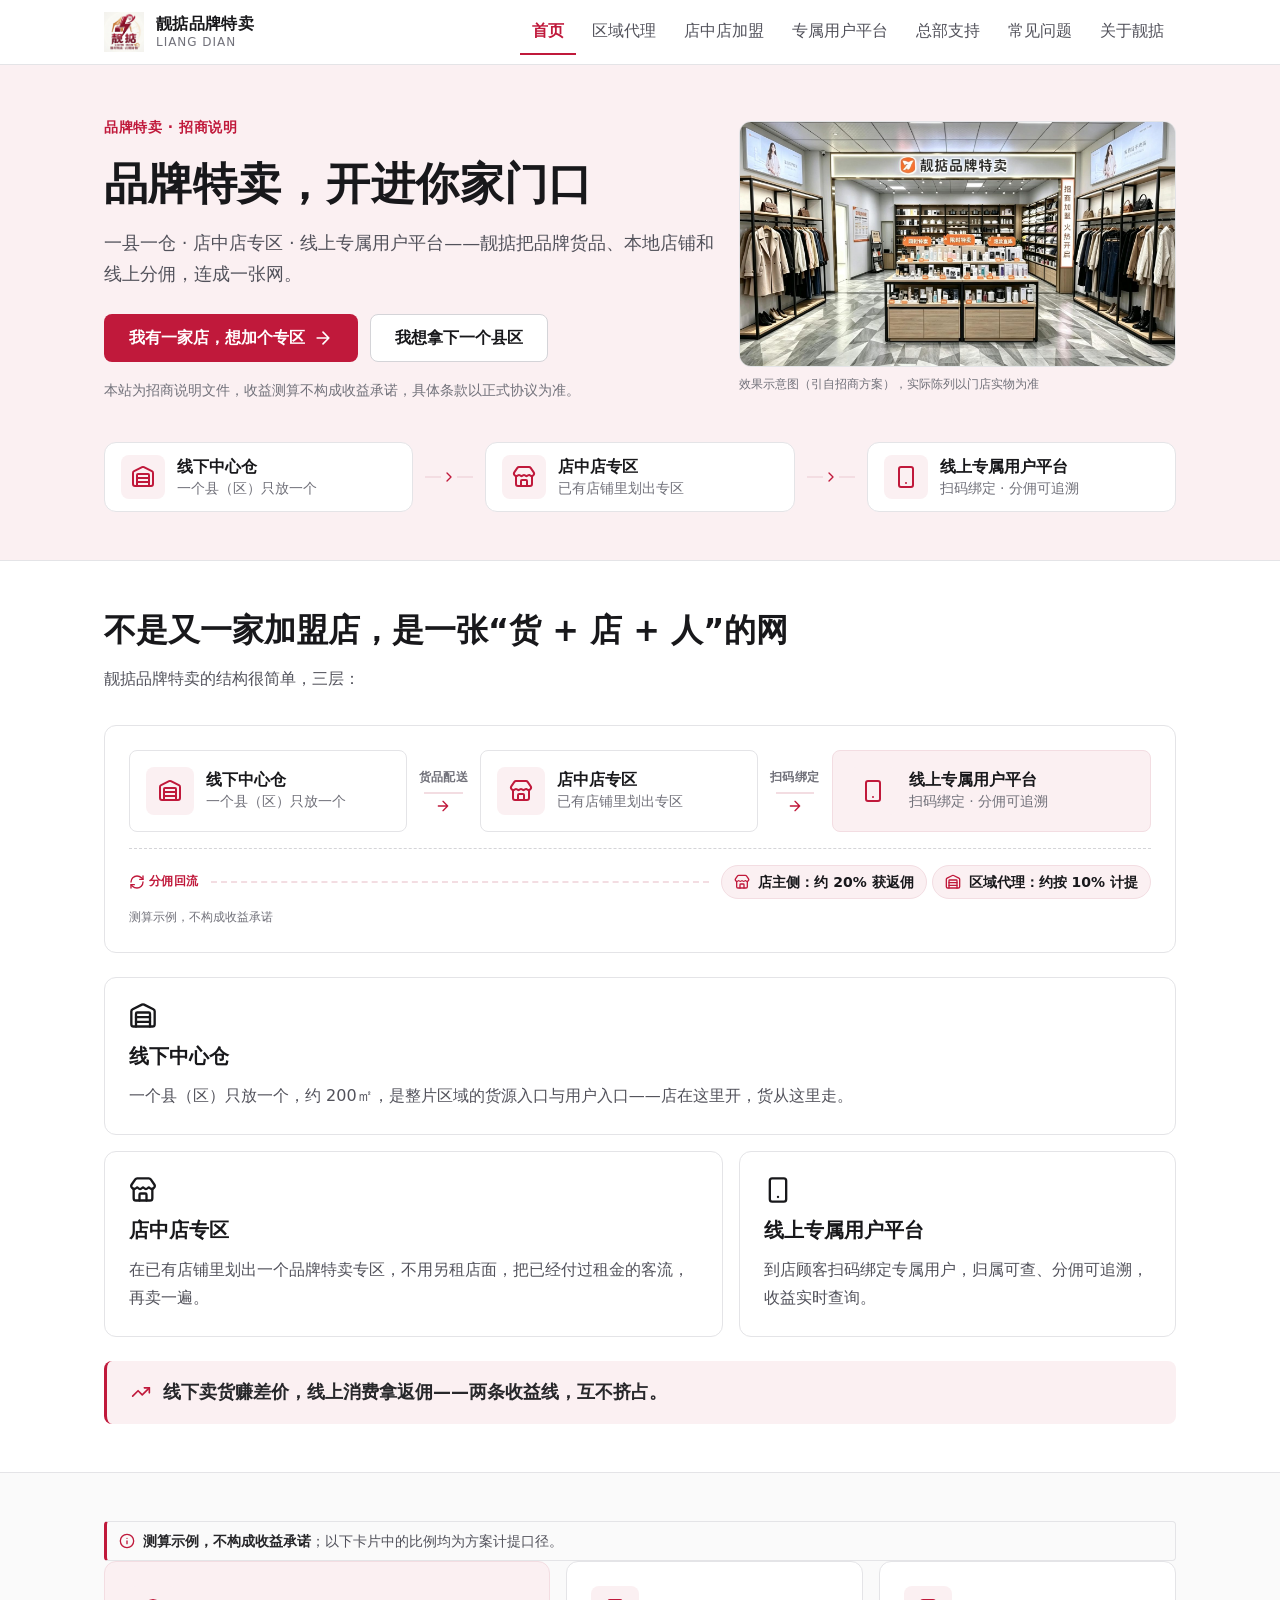
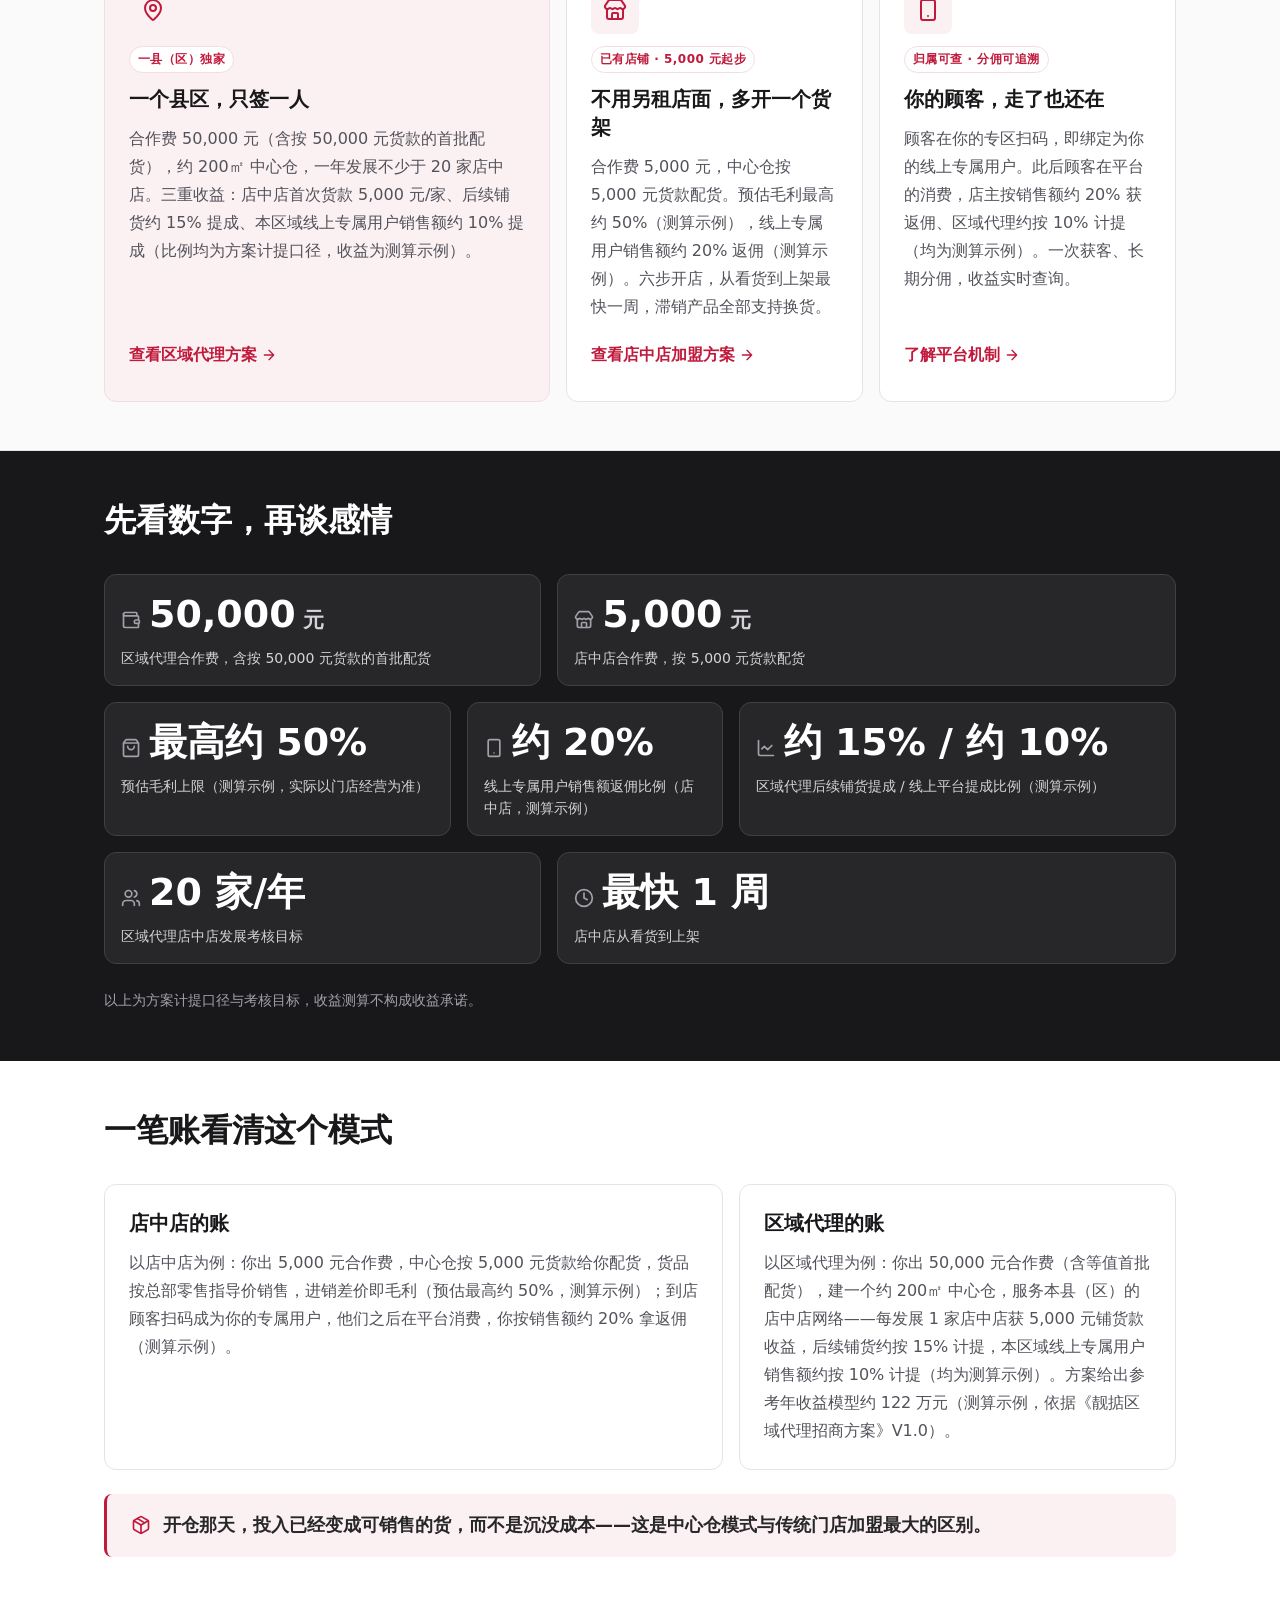
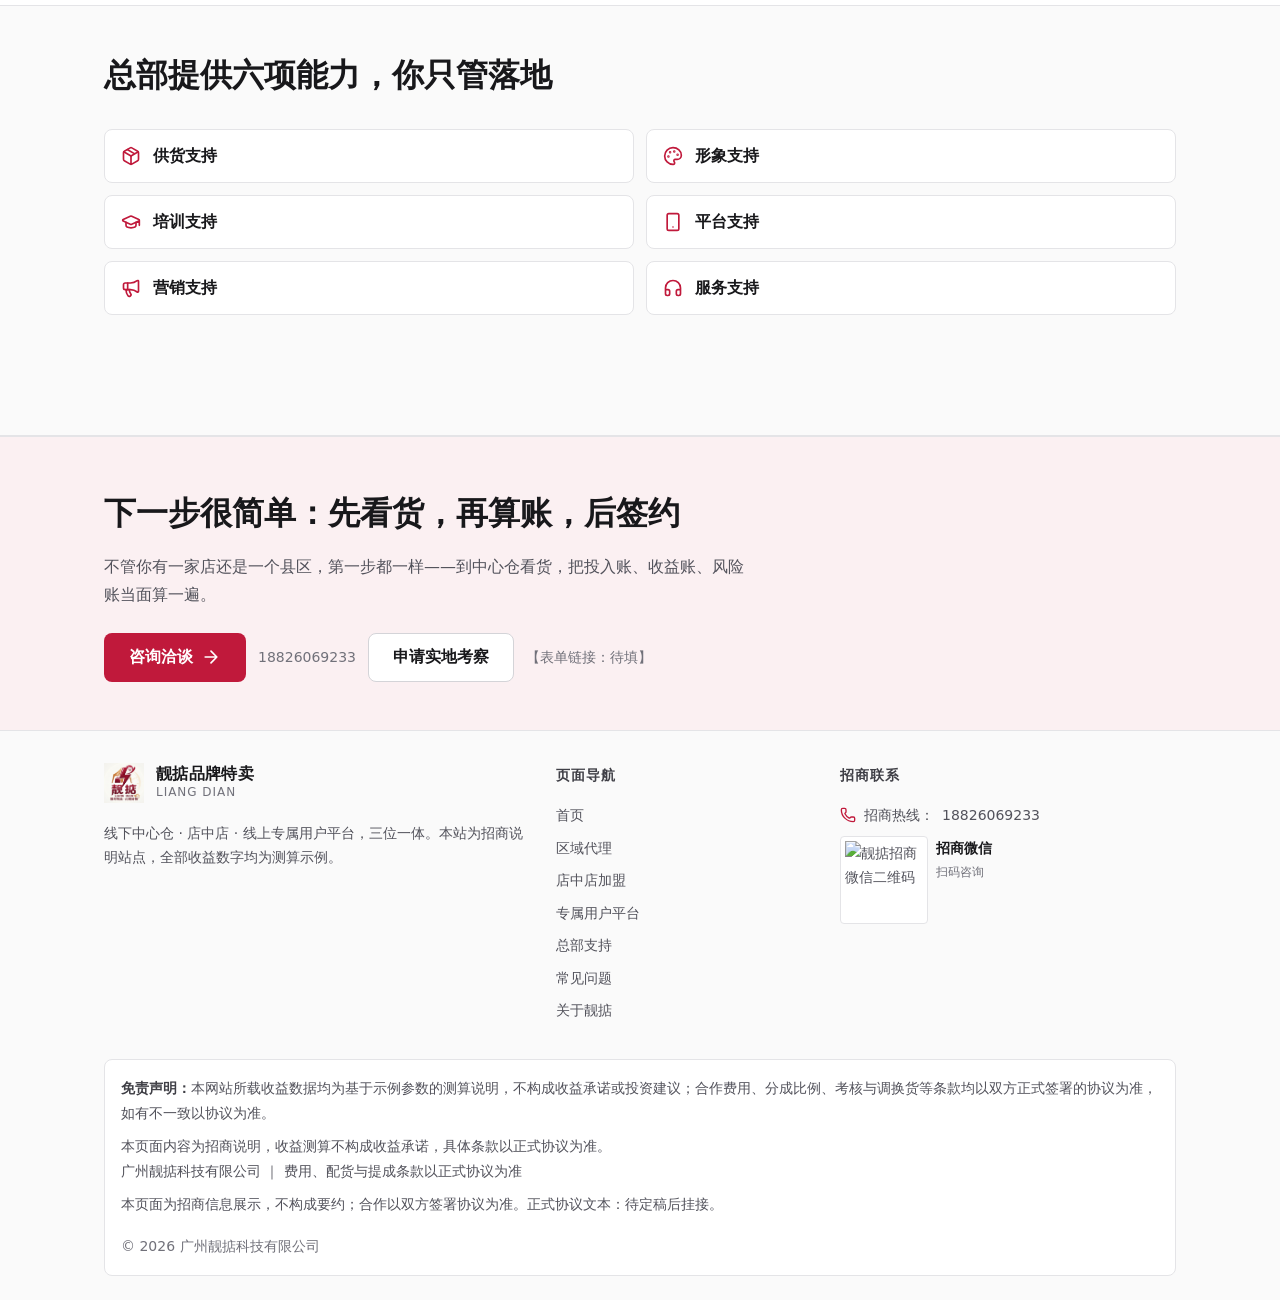
==== commit 0eef5642: "deploy: 同步自 liangdian-website@22c8aedcf492e72bfafe3ef13208c8526d076f27" ====
--- a/index.html
+++ b/index.html
@@ -1,4 +1,4 @@
-<!DOCTYPE html><html lang="zh-CN"> <head><meta charset="UTF-8"><meta name="viewport" content="width=device-width, initial-scale=1.0"><title>靓掂品牌特卖招商官网｜区域代理 · 店中店加盟 · 线上专属用户平台</title><meta name="description" content="靓掂品牌特卖，“线下中心仓 + 店中店 + 线上专属用户平台”三位一体。一县一仓区域代理（合作费 50,000 元含首批配货）与店中店专区加盟（5,000 元起步）双通道，顾客扫码绑定专属用户，归属可查、分佣可追溯。本站为招商说明，收益测算不构成承诺，条款以正式协议为准。"><meta name="theme-color" content="#C0193B"><link rel="icon" type="image/png" href="./assets/img/logo.png"><link rel="stylesheet" href="/_astro/about.DblEHJeb.css"></head> <body> <a class="skip-link" href="#main">跳到主内容</a> <header class="site-header"> <div class="container header-inner"> <a class="brand" href="./index.html"> <img src="./assets/img/logo.png" alt="靓掂品牌特卖标志" width="40" height="40"> <span class="brand-name"><strong>靓掂品牌特卖</strong><span>LIANG DIAN</span></span> </a> <button class="nav-toggle" type="button" aria-expanded="false" aria-controls="site-nav"> <svg class="icon icon-24 icon-menu" aria-hidden="true" focusable="false"><use href="#i-menu"></use></svg> <svg class="icon icon-24 icon-close" aria-hidden="true" focusable="false"><use href="#i-x"></use></svg> <span class="visually-hidden">打开菜单</span> </button> <nav class="site-nav" id="site-nav" aria-label="主导航"> <ul> <li> <a href="./index.html" aria-current="page">首页</a> </li><li> <a href="./agent.html">区域代理</a> </li><li> <a href="./store.html">店中店加盟</a> </li><li> <a href="./platform.html">专属用户平台</a> </li><li> <a href="./support.html">总部支持</a> </li><li> <a href="./faq.html">常见问题</a> </li><li> <a href="./about.html">关于靓掂</a> </li> </ul> </nav> </div> </header> <!-- 本地图标 sprite（来源 lucide，经 Iconify API 下载至 assets/icons/，已内联以便 file:// 预览） --><svg xmlns="http://www.w3.org/2000/svg" class="svg-sprite" aria-hidden="true"> <symbol id="i-arrow-right" viewBox="0 0 24 24"><path fill="none" stroke="currentColor" stroke-linecap="round" stroke-linejoin="round" stroke-width="2" d="M5 12h14m-7-7l7 7l-7 7"></path></symbol> <symbol id="i-badge-check" viewBox="0 0 24 24"><g fill="none" stroke="currentColor" stroke-linecap="round" stroke-linejoin="round" stroke-width="2"><path d="M3.85 8.62a4 4 0 0 1 4.78-4.77a4 4 0 0 1 6.74 0a4 4 0 0 1 4.78 4.78a4 4 0 0 1 0 6.74a4 4 0 0 1-4.77 4.78a4 4 0 0 1-6.75 0a4 4 0 0 1-4.78-4.77a4 4 0 0 1 0-6.76"></path><path d="m16 9l-5.5 5.5L8 12"></path></g></symbol> <symbol id="i-building-2" viewBox="0 0 24 24"><g fill="none" stroke="currentColor" stroke-linecap="round" stroke-linejoin="round" stroke-width="2"><path d="M10 12h4m-4-4h4m0 13v-3a2 2 0 0 0-4 0v3"></path><path d="M6 10H4a2 2 0 0 0-2 2v7a2 2 0 0 0 2 2h16a2 2 0 0 0 2-2V9a2 2 0 0 0-2-2h-2"></path><path d="M6 21V5a2 2 0 0 1 2-2h8a2 2 0 0 1 2 2v16"></path></g></symbol> <symbol id="i-calculator" viewBox="0 0 24 24"><g fill="none" stroke="currentColor" stroke-linecap="round" stroke-linejoin="round" stroke-width="2"><rect width="16" height="20" x="4" y="2" rx="2"></rect><path d="M8 6h8m0 8v4m0-8h.01M12 10h.01M8 10h.01M12 14h.01M8 14h.01M12 18h.01M8 18h.01"></path></g></symbol> <symbol id="i-chart-line" viewBox="0 0 24 24"><g fill="none" stroke="currentColor" stroke-linecap="round" stroke-linejoin="round" stroke-width="2"><path d="M3 3v16a2 2 0 0 0 2 2h16"></path><path d="m19 9l-5 5l-4-4l-3 3"></path></g></symbol> <symbol id="i-check" viewBox="0 0 24 24"><path fill="none" stroke="currentColor" stroke-linecap="round" stroke-linejoin="round" stroke-width="2" d="M20 6L9 17l-5-5"></path></symbol> <symbol id="i-chevron-down" viewBox="0 0 24 24"><path fill="none" stroke="currentColor" stroke-linecap="round" stroke-linejoin="round" stroke-width="2" d="m6 9l6 6l6-6"></path></symbol> <symbol id="i-circle-alert" viewBox="0 0 24 24"><g fill="none" stroke="currentColor" stroke-linecap="round" stroke-linejoin="round" stroke-width="2"><circle cx="12" cy="12" r="10"></circle><path d="M12 8v4m0 4h.01"></path></g></symbol> <symbol id="i-clock" viewBox="0 0 24 24"><g fill="none" stroke="currentColor" stroke-linecap="round" stroke-linejoin="round" stroke-width="2"><circle cx="12" cy="12" r="10"></circle><path d="M12 6v6l4 2"></path></g></symbol> <symbol id="i-coins" viewBox="0 0 24 24"><g fill="none" stroke="currentColor" stroke-linecap="round" stroke-linejoin="round" stroke-width="2"><path d="M13.744 17.736a6 6 0 1 1-7.48-7.48M15 6h1v4"></path><path d="m6.134 14.768l.866-.5l2 3.464"></path><circle cx="16" cy="8" r="6"></circle></g></symbol> <symbol id="i-eye" viewBox="0 0 24 24"><g fill="none" stroke="currentColor" stroke-linecap="round" stroke-linejoin="round" stroke-width="2"><path d="M2.062 12.348a1 1 0 0 1 0-.696a10.75 10.75 0 0 1 19.876 0a1 1 0 0 1 0 .696a10.75 10.75 0 0 1-19.876 0"></path><circle cx="12" cy="12" r="3"></circle></g></symbol> <symbol id="i-graduation-cap" viewBox="0 0 24 24"><g fill="none" stroke="currentColor" stroke-linecap="round" stroke-linejoin="round" stroke-width="2"><path d="M21.42 10.922a1 1 0 0 0-.019-1.838L12.83 5.18a2 2 0 0 0-1.66 0L2.6 9.08a1 1 0 0 0 0 1.832l8.57 3.908a2 2 0 0 0 1.66 0zM22 10v6"></path><path d="M6 12.5V16a6 3 0 0 0 12 0v-3.5"></path></g></symbol> <symbol id="i-headphones" viewBox="0 0 24 24"><path fill="none" stroke="currentColor" stroke-linecap="round" stroke-linejoin="round" stroke-width="2" d="M3 14h3a2 2 0 0 1 2 2v3a2 2 0 0 1-2 2H5a2 2 0 0 1-2-2v-7a9 9 0 0 1 18 0v7a2 2 0 0 1-2 2h-1a2 2 0 0 1-2-2v-3a2 2 0 0 1 2-2h3"></path></symbol> <symbol id="i-info" viewBox="0 0 24 24"><g fill="none" stroke="currentColor" stroke-linecap="round" stroke-linejoin="round" stroke-width="2"><circle cx="12" cy="12" r="10"></circle><path d="M12 16v-4m0-4h.01"></path></g></symbol> <symbol id="i-layout-template" viewBox="0 0 24 24"><g fill="none" stroke="currentColor" stroke-linecap="round" stroke-linejoin="round" stroke-width="2"><rect width="18" height="7" x="3" y="3" rx="1"></rect><rect width="9" height="7" x="3" y="14" rx="1"></rect><rect width="5" height="7" x="16" y="14" rx="1"></rect></g></symbol> <symbol id="i-list-checks" viewBox="0 0 24 24"><path fill="none" stroke="currentColor" stroke-linecap="round" stroke-linejoin="round" stroke-width="2" d="M13 5h8m-8 7h8m-8 7h8M3 17l2 2l4-4M3 7l2 2l4-4"></path></symbol> <symbol id="i-mail" viewBox="0 0 24 24"><g fill="none" stroke="currentColor" stroke-linecap="round" stroke-linejoin="round" stroke-width="2"><path d="m22 7l-8.991 5.727a2 2 0 0 1-2.009 0L2 7"></path><rect width="20" height="16" x="2" y="4" rx="2"></rect></g></symbol> <symbol id="i-map-pin" viewBox="0 0 24 24"><g fill="none" stroke="currentColor" stroke-linecap="round" stroke-linejoin="round" stroke-width="2"><path d="M20 10c0 4.993-5.539 10.193-7.399 11.799a1 1 0 0 1-1.202 0C9.539 20.193 4 14.993 4 10a8 8 0 0 1 16 0"></path><circle cx="12" cy="10" r="3"></circle></g></symbol> <symbol id="i-megaphone" viewBox="0 0 24 24"><g fill="none" stroke="currentColor" stroke-linecap="round" stroke-linejoin="round" stroke-width="2"><path d="M11 6a13 13 0 0 0 8.4-2.8A1 1 0 0 1 21 4v12a1 1 0 0 1-1.6.8A13 13 0 0 0 11 14H5a2 2 0 0 1-2-2V8a2 2 0 0 1 2-2z"></path><path d="M6 14a12 12 0 0 0 2.4 7.2a2 2 0 0 0 3.2-2.4A8 8 0 0 1 10 14M8 6v8"></path></g></symbol> <symbol id="i-menu" viewBox="0 0 24 24"><path fill="none" stroke="currentColor" stroke-linecap="round" stroke-linejoin="round" stroke-width="2" d="M4 5h16M4 12h16M4 19h16"></path></symbol> <symbol id="i-message-circle" viewBox="0 0 24 24"><path fill="none" stroke="currentColor" stroke-linecap="round" stroke-linejoin="round" stroke-width="2" d="M2.992 16.342a2 2 0 0 1 .094 1.167l-1.065 3.29a1 1 0 0 0 1.236 1.168l3.413-.998a2 2 0 0 1 1.099.092a10 10 0 1 0-4.777-4.719"></path></symbol> <symbol id="i-package" viewBox="0 0 24 24"><g fill="none" stroke="currentColor" stroke-linecap="round" stroke-linejoin="round" stroke-width="2"><path d="M11 21.73a2 2 0 0 0 2 0l7-4A2 2 0 0 0 21 16V8a2 2 0 0 0-1-1.73l-7-4a2 2 0 0 0-2 0l-7 4A2 2 0 0 0 3 8v8a2 2 0 0 0 1 1.73zm1 .27V12"></path><path d="M3.29 7L12 12l8.71-5M7.5 4.27l9 5.15"></path></g></symbol> <symbol id="i-palette" viewBox="0 0 24 24"><g fill="none" stroke="currentColor" stroke-linecap="round" stroke-linejoin="round" stroke-width="2"><path d="M12 22a1 1 0 0 1 0-20a10 9 0 0 1 10 9a5 5 0 0 1-5 5h-2.25a1.75 1.75 0 0 0-1.4 2.8l.3.4a1.75 1.75 0 0 1-1.4 2.8z"></path><circle cx="13.5" cy="6.5" r=".5" fill="currentColor"></circle><circle cx="17.5" cy="10.5" r=".5" fill="currentColor"></circle><circle cx="6.5" cy="12.5" r=".5" fill="currentColor"></circle><circle cx="8.5" cy="7.5" r=".5" fill="currentColor"></circle></g></symbol> <symbol id="i-phone" viewBox="0 0 24 24"><path fill="none" stroke="currentColor" stroke-linecap="round" stroke-linejoin="round" stroke-width="2" d="M13.832 16.568a1 1 0 0 0 1.213-.303l.355-.465A2 2 0 0 1 17 15h3a2 2 0 0 1 2 2v3a2 2 0 0 1-2 2A18 18 0 0 1 2 4a2 2 0 0 1 2-2h3a2 2 0 0 1 2 2v3a2 2 0 0 1-.8 1.6l-.468.351a1 1 0 0 0-.292 1.233a14 14 0 0 0 6.392 6.384"></path></symbol> <symbol id="i-qr-code" viewBox="0 0 24 24"><g fill="none" stroke="currentColor" stroke-linecap="round" stroke-linejoin="round" stroke-width="2"><rect width="5" height="5" x="3" y="3" rx="1"></rect><rect width="5" height="5" x="16" y="3" rx="1"></rect><rect width="5" height="5" x="3" y="16" rx="1"></rect><path d="M21 16h-3a2 2 0 0 0-2 2v3m5 0v.01M12 7v3a2 2 0 0 1-2 2H7m-4 0h.01M12 3h.01M12 16v.01M16 12h1m4 0v.01M12 21v-1"></path></g></symbol> <symbol id="i-refresh-cw" viewBox="0 0 24 24"><g fill="none" stroke="currentColor" stroke-linecap="round" stroke-linejoin="round" stroke-width="2"><path d="M3 12a9 9 0 0 1 9-9a9.75 9.75 0 0 1 6.74 2.74L21 8"></path><path d="M21 3v5h-5m5 4a9 9 0 0 1-9 9a9.75 9.75 0 0 1-6.74-2.74L3 16"></path><path d="M8 16H3v5"></path></g></symbol> <symbol id="i-shield-alert" viewBox="0 0 24 24"><path fill="none" stroke="currentColor" stroke-linecap="round" stroke-linejoin="round" stroke-width="2" d="M20 13c0 5-3.5 7.5-7.66 8.95a1 1 0 0 1-.67-.01C7.5 20.5 4 18 4 13V6a1 1 0 0 1 1-1c2 0 4.5-1.2 6.24-2.72a1.17 1.17 0 0 1 1.52 0C14.51 3.81 17 5 19 5a1 1 0 0 1 1 1zm-8-5v4m0 4h.01"></path></symbol> <symbol id="i-shield-check" viewBox="0 0 24 24"><g fill="none" stroke="currentColor" stroke-linecap="round" stroke-linejoin="round" stroke-width="2"><path d="M20 13c0 5-3.5 7.5-7.66 8.95a1 1 0 0 1-.67-.01C7.5 20.5 4 18 4 13V6a1 1 0 0 1 1-1c2 0 4.5-1.2 6.24-2.72a1.17 1.17 0 0 1 1.52 0C14.51 3.81 17 5 19 5a1 1 0 0 1 1 1z"></path><path d="m9 12l2 2l4-4"></path></g></symbol> <symbol id="i-shopping-bag" viewBox="0 0 24 24"><g fill="none" stroke="currentColor" stroke-linecap="round" stroke-linejoin="round" stroke-width="2"><path d="M16 10a4 4 0 0 1-8 0M3.103 6.034h17.794"></path><path d="M3.4 5.467a2 2 0 0 0-.4 1.2V20a2 2 0 0 0 2 2h14a2 2 0 0 0 2-2V6.667a2 2 0 0 0-.4-1.2l-2-2.667A2 2 0 0 0 17 2H7a2 2 0 0 0-1.6.8z"></path></g></symbol> <symbol id="i-smartphone" viewBox="0 0 24 24"><g fill="none" stroke="currentColor" stroke-linecap="round" stroke-linejoin="round" stroke-width="2"><rect width="14" height="20" x="5" y="2" rx="2" ry="2"></rect><path d="M12 18h.01"></path></g></symbol> <symbol id="i-store" viewBox="0 0 24 24"><g fill="none" stroke="currentColor" stroke-linecap="round" stroke-linejoin="round" stroke-width="2"><path d="M15 21v-5a1 1 0 0 0-1-1h-4a1 1 0 0 0-1 1v5m8.774-10.69a1.12 1.12 0 0 0-1.549 0a2.5 2.5 0 0 1-3.451 0a1.12 1.12 0 0 0-1.548 0a2.5 2.5 0 0 1-3.452 0a1.12 1.12 0 0 0-1.549 0a2.5 2.5 0 0 1-3.77-3.248l2.889-4.184A2 2 0 0 1 7 2h10a2 2 0 0 1 1.653.873l2.895 4.192a2.5 2.5 0 0 1-3.774 3.244"></path><path d="M4 10.95V19a2 2 0 0 0 2 2h12a2 2 0 0 0 2-2v-8.05"></path></g></symbol> <symbol id="i-trending-up" viewBox="0 0 24 24"><g fill="none" stroke="currentColor" stroke-linecap="round" stroke-linejoin="round" stroke-width="2"><path d="M16 7h6v6"></path><path d="m22 7l-8.5 8.5l-5-5L2 17"></path></g></symbol> <symbol id="i-truck" viewBox="0 0 24 24"><g fill="none" stroke="currentColor" stroke-linecap="round" stroke-linejoin="round" stroke-width="2"><path d="M14 18V6a2 2 0 0 0-2-2H4a2 2 0 0 0-2 2v11a1 1 0 0 0 1 1h2m10 0H9m10 0h2a1 1 0 0 0 1-1v-3.65a1 1 0 0 0-.22-.624l-3.48-4.35A1 1 0 0 0 17.52 8H14"></path><circle cx="17" cy="18" r="2"></circle><circle cx="7" cy="18" r="2"></circle></g></symbol> <symbol id="i-user-check" viewBox="0 0 24 24"><g fill="none" stroke="currentColor" stroke-linecap="round" stroke-linejoin="round" stroke-width="2"><path d="m16 11l2 2l4-4m-6 12v-2a4 4 0 0 0-4-4H6a4 4 0 0 0-4 4v2"></path><circle cx="9" cy="7" r="4"></circle></g></symbol> <symbol id="i-users" viewBox="0 0 24 24"><g fill="none" stroke="currentColor" stroke-linecap="round" stroke-linejoin="round" stroke-width="2"><path d="M16 21v-2a4 4 0 0 0-4-4H6a4 4 0 0 0-4 4v2M16 3.128a4 4 0 0 1 0 7.744M22 21v-2a4 4 0 0 0-3-3.87"></path><circle cx="9" cy="7" r="4"></circle></g></symbol> <symbol id="i-wallet" viewBox="0 0 24 24"><g fill="none" stroke="currentColor" stroke-linecap="round" stroke-linejoin="round" stroke-width="2"><path d="M19 7V4a1 1 0 0 0-1-1H5a2 2 0 0 0 0 4h15a1 1 0 0 1 1 1v4h-3a2 2 0 0 0 0 4h3a1 1 0 0 0 1-1v-2a1 1 0 0 0-1-1"></path><path d="M3 5v14a2 2 0 0 0 2 2h15a1 1 0 0 0 1-1v-4"></path></g></symbol> <symbol id="i-warehouse" viewBox="0 0 24 24"><g fill="none" stroke="currentColor" stroke-linecap="round" stroke-linejoin="round" stroke-width="2"><path d="M18 21V10a1 1 0 0 0-1-1H7a1 1 0 0 0-1 1v11"></path><path d="M22 19a2 2 0 0 1-2 2H4a2 2 0 0 1-2-2V8a2 2 0 0 1 1.132-1.803l7.95-3.974a2 2 0 0 1 1.837 0l7.948 3.974A2 2 0 0 1 22 8zM6 13h12M6 17h12"></path></g></symbol> <symbol id="i-x" viewBox="0 0 24 24"><path fill="none" stroke="currentColor" stroke-linecap="round" stroke-linejoin="round" stroke-width="2" d="M18 6L6 18M6 6l12 12"></path></symbol> </svg> <main id="main">   <section class="hero"> <div class="container grid-12"> <div class="span-7"> <p class="hero-kicker">品牌特卖 · 招商说明</p> <h1>品牌特卖，开进你家门口</h1> <p class="hero-lede">一县一仓 · 店中店专区 · 线上专属用户平台——靓掂把品牌货品、本地店铺和线上分佣，连成一张网。</p> <div class="hero-actions"> <a class="btn btn-primary" href="./store.html">我有一家店，想加个专区
+<!DOCTYPE html><html lang="zh-CN"> <head><meta charset="UTF-8"><meta name="viewport" content="width=device-width, initial-scale=1.0"><title>靓掂品牌特卖招商官网｜区域代理 · 店中店加盟 · 线上专属用户平台</title><meta name="description" content="靓掂品牌特卖，“线下中心仓 + 店中店 + 线上专属用户平台”三位一体。一县一仓区域代理（合作费 50,000 元含首批配货）与店中店专区加盟（5,000 元起步）双通道，顾客扫码绑定专属用户，归属可查、分佣可追溯。本站为招商说明，收益测算不构成承诺，条款以正式协议为准。"><meta name="theme-color" content="#C0193B"><link rel="icon" type="image/png" href="./assets/img/logo.png"><link rel="stylesheet" href="/_astro/about.V4o5w0qx.css"></head> <body> <a class="skip-link" href="#main">跳到主内容</a> <header class="site-header"> <div class="container header-inner"> <a class="brand" href="./index.html"> <img src="./assets/img/logo.png" alt="靓掂品牌特卖标志" width="40" height="40"> <span class="brand-name"><strong>靓掂品牌特卖</strong><span>LIANG DIAN</span></span> </a> <button class="nav-toggle" type="button" aria-expanded="false" aria-controls="site-nav"> <svg class="icon icon-24 icon-menu" aria-hidden="true" focusable="false"><use href="#i-menu"></use></svg> <svg class="icon icon-24 icon-close" aria-hidden="true" focusable="false"><use href="#i-x"></use></svg> <span class="visually-hidden">打开菜单</span> </button> <nav class="site-nav" id="site-nav" aria-label="主导航"> <ul> <li> <a href="./index.html" aria-current="page">首页</a> </li><li> <a href="./agent.html">区域代理</a> </li><li> <a href="./store.html">店中店加盟</a> </li><li> <a href="./platform.html">专属用户平台</a> </li><li> <a href="./support.html">总部支持</a> </li><li> <a href="./faq.html">常见问题</a> </li><li> <a href="./about.html">关于靓掂</a> </li> </ul> </nav> </div> </header> <!-- 本地图标 sprite（来源 lucide，经 Iconify API 下载至 assets/icons/，已内联以便 file:// 预览） --><svg xmlns="http://www.w3.org/2000/svg" class="svg-sprite" aria-hidden="true"> <symbol id="i-arrow-right" viewBox="0 0 24 24"><path fill="none" stroke="currentColor" stroke-linecap="round" stroke-linejoin="round" stroke-width="2" d="M5 12h14m-7-7l7 7l-7 7"></path></symbol> <symbol id="i-badge-check" viewBox="0 0 24 24"><g fill="none" stroke="currentColor" stroke-linecap="round" stroke-linejoin="round" stroke-width="2"><path d="M3.85 8.62a4 4 0 0 1 4.78-4.77a4 4 0 0 1 6.74 0a4 4 0 0 1 4.78 4.78a4 4 0 0 1 0 6.74a4 4 0 0 1-4.77 4.78a4 4 0 0 1-6.75 0a4 4 0 0 1-4.78-4.77a4 4 0 0 1 0-6.76"></path><path d="m16 9l-5.5 5.5L8 12"></path></g></symbol> <symbol id="i-building-2" viewBox="0 0 24 24"><g fill="none" stroke="currentColor" stroke-linecap="round" stroke-linejoin="round" stroke-width="2"><path d="M10 12h4m-4-4h4m0 13v-3a2 2 0 0 0-4 0v3"></path><path d="M6 10H4a2 2 0 0 0-2 2v7a2 2 0 0 0 2 2h16a2 2 0 0 0 2-2V9a2 2 0 0 0-2-2h-2"></path><path d="M6 21V5a2 2 0 0 1 2-2h8a2 2 0 0 1 2 2v16"></path></g></symbol> <symbol id="i-calculator" viewBox="0 0 24 24"><g fill="none" stroke="currentColor" stroke-linecap="round" stroke-linejoin="round" stroke-width="2"><rect width="16" height="20" x="4" y="2" rx="2"></rect><path d="M8 6h8m0 8v4m0-8h.01M12 10h.01M8 10h.01M12 14h.01M8 14h.01M12 18h.01M8 18h.01"></path></g></symbol> <symbol id="i-chart-line" viewBox="0 0 24 24"><g fill="none" stroke="currentColor" stroke-linecap="round" stroke-linejoin="round" stroke-width="2"><path d="M3 3v16a2 2 0 0 0 2 2h16"></path><path d="m19 9l-5 5l-4-4l-3 3"></path></g></symbol> <symbol id="i-check" viewBox="0 0 24 24"><path fill="none" stroke="currentColor" stroke-linecap="round" stroke-linejoin="round" stroke-width="2" d="M20 6L9 17l-5-5"></path></symbol> <symbol id="i-chevron-down" viewBox="0 0 24 24"><path fill="none" stroke="currentColor" stroke-linecap="round" stroke-linejoin="round" stroke-width="2" d="m6 9l6 6l6-6"></path></symbol> <symbol id="i-circle-alert" viewBox="0 0 24 24"><g fill="none" stroke="currentColor" stroke-linecap="round" stroke-linejoin="round" stroke-width="2"><circle cx="12" cy="12" r="10"></circle><path d="M12 8v4m0 4h.01"></path></g></symbol> <symbol id="i-clock" viewBox="0 0 24 24"><g fill="none" stroke="currentColor" stroke-linecap="round" stroke-linejoin="round" stroke-width="2"><circle cx="12" cy="12" r="10"></circle><path d="M12 6v6l4 2"></path></g></symbol> <symbol id="i-coins" viewBox="0 0 24 24"><g fill="none" stroke="currentColor" stroke-linecap="round" stroke-linejoin="round" stroke-width="2"><path d="M13.744 17.736a6 6 0 1 1-7.48-7.48M15 6h1v4"></path><path d="m6.134 14.768l.866-.5l2 3.464"></path><circle cx="16" cy="8" r="6"></circle></g></symbol> <symbol id="i-eye" viewBox="0 0 24 24"><g fill="none" stroke="currentColor" stroke-linecap="round" stroke-linejoin="round" stroke-width="2"><path d="M2.062 12.348a1 1 0 0 1 0-.696a10.75 10.75 0 0 1 19.876 0a1 1 0 0 1 0 .696a10.75 10.75 0 0 1-19.876 0"></path><circle cx="12" cy="12" r="3"></circle></g></symbol> <symbol id="i-graduation-cap" viewBox="0 0 24 24"><g fill="none" stroke="currentColor" stroke-linecap="round" stroke-linejoin="round" stroke-width="2"><path d="M21.42 10.922a1 1 0 0 0-.019-1.838L12.83 5.18a2 2 0 0 0-1.66 0L2.6 9.08a1 1 0 0 0 0 1.832l8.57 3.908a2 2 0 0 0 1.66 0zM22 10v6"></path><path d="M6 12.5V16a6 3 0 0 0 12 0v-3.5"></path></g></symbol> <symbol id="i-headphones" viewBox="0 0 24 24"><path fill="none" stroke="currentColor" stroke-linecap="round" stroke-linejoin="round" stroke-width="2" d="M3 14h3a2 2 0 0 1 2 2v3a2 2 0 0 1-2 2H5a2 2 0 0 1-2-2v-7a9 9 0 0 1 18 0v7a2 2 0 0 1-2 2h-1a2 2 0 0 1-2-2v-3a2 2 0 0 1 2-2h3"></path></symbol> <symbol id="i-info" viewBox="0 0 24 24"><g fill="none" stroke="currentColor" stroke-linecap="round" stroke-linejoin="round" stroke-width="2"><circle cx="12" cy="12" r="10"></circle><path d="M12 16v-4m0-4h.01"></path></g></symbol> <symbol id="i-layout-template" viewBox="0 0 24 24"><g fill="none" stroke="currentColor" stroke-linecap="round" stroke-linejoin="round" stroke-width="2"><rect width="18" height="7" x="3" y="3" rx="1"></rect><rect width="9" height="7" x="3" y="14" rx="1"></rect><rect width="5" height="7" x="16" y="14" rx="1"></rect></g></symbol> <symbol id="i-list-checks" viewBox="0 0 24 24"><path fill="none" stroke="currentColor" stroke-linecap="round" stroke-linejoin="round" stroke-width="2" d="M13 5h8m-8 7h8m-8 7h8M3 17l2 2l4-4M3 7l2 2l4-4"></path></symbol> <symbol id="i-mail" viewBox="0 0 24 24"><g fill="none" stroke="currentColor" stroke-linecap="round" stroke-linejoin="round" stroke-width="2"><path d="m22 7l-8.991 5.727a2 2 0 0 1-2.009 0L2 7"></path><rect width="20" height="16" x="2" y="4" rx="2"></rect></g></symbol> <symbol id="i-map-pin" viewBox="0 0 24 24"><g fill="none" stroke="currentColor" stroke-linecap="round" stroke-linejoin="round" stroke-width="2"><path d="M20 10c0 4.993-5.539 10.193-7.399 11.799a1 1 0 0 1-1.202 0C9.539 20.193 4 14.993 4 10a8 8 0 0 1 16 0"></path><circle cx="12" cy="10" r="3"></circle></g></symbol> <symbol id="i-megaphone" viewBox="0 0 24 24"><g fill="none" stroke="currentColor" stroke-linecap="round" stroke-linejoin="round" stroke-width="2"><path d="M11 6a13 13 0 0 0 8.4-2.8A1 1 0 0 1 21 4v12a1 1 0 0 1-1.6.8A13 13 0 0 0 11 14H5a2 2 0 0 1-2-2V8a2 2 0 0 1 2-2z"></path><path d="M6 14a12 12 0 0 0 2.4 7.2a2 2 0 0 0 3.2-2.4A8 8 0 0 1 10 14M8 6v8"></path></g></symbol> <symbol id="i-menu" viewBox="0 0 24 24"><path fill="none" stroke="currentColor" stroke-linecap="round" stroke-linejoin="round" stroke-width="2" d="M4 5h16M4 12h16M4 19h16"></path></symbol> <symbol id="i-message-circle" viewBox="0 0 24 24"><path fill="none" stroke="currentColor" stroke-linecap="round" stroke-linejoin="round" stroke-width="2" d="M2.992 16.342a2 2 0 0 1 .094 1.167l-1.065 3.29a1 1 0 0 0 1.236 1.168l3.413-.998a2 2 0 0 1 1.099.092a10 10 0 1 0-4.777-4.719"></path></symbol> <symbol id="i-package" viewBox="0 0 24 24"><g fill="none" stroke="currentColor" stroke-linecap="round" stroke-linejoin="round" stroke-width="2"><path d="M11 21.73a2 2 0 0 0 2 0l7-4A2 2 0 0 0 21 16V8a2 2 0 0 0-1-1.73l-7-4a2 2 0 0 0-2 0l-7 4A2 2 0 0 0 3 8v8a2 2 0 0 0 1 1.73zm1 .27V12"></path><path d="M3.29 7L12 12l8.71-5M7.5 4.27l9 5.15"></path></g></symbol> <symbol id="i-palette" viewBox="0 0 24 24"><g fill="none" stroke="currentColor" stroke-linecap="round" stroke-linejoin="round" stroke-width="2"><path d="M12 22a1 1 0 0 1 0-20a10 9 0 0 1 10 9a5 5 0 0 1-5 5h-2.25a1.75 1.75 0 0 0-1.4 2.8l.3.4a1.75 1.75 0 0 1-1.4 2.8z"></path><circle cx="13.5" cy="6.5" r=".5" fill="currentColor"></circle><circle cx="17.5" cy="10.5" r=".5" fill="currentColor"></circle><circle cx="6.5" cy="12.5" r=".5" fill="currentColor"></circle><circle cx="8.5" cy="7.5" r=".5" fill="currentColor"></circle></g></symbol> <symbol id="i-phone" viewBox="0 0 24 24"><path fill="none" stroke="currentColor" stroke-linecap="round" stroke-linejoin="round" stroke-width="2" d="M13.832 16.568a1 1 0 0 0 1.213-.303l.355-.465A2 2 0 0 1 17 15h3a2 2 0 0 1 2 2v3a2 2 0 0 1-2 2A18 18 0 0 1 2 4a2 2 0 0 1 2-2h3a2 2 0 0 1 2 2v3a2 2 0 0 1-.8 1.6l-.468.351a1 1 0 0 0-.292 1.233a14 14 0 0 0 6.392 6.384"></path></symbol> <symbol id="i-qr-code" viewBox="0 0 24 24"><g fill="none" stroke="currentColor" stroke-linecap="round" stroke-linejoin="round" stroke-width="2"><rect width="5" height="5" x="3" y="3" rx="1"></rect><rect width="5" height="5" x="16" y="3" rx="1"></rect><rect width="5" height="5" x="3" y="16" rx="1"></rect><path d="M21 16h-3a2 2 0 0 0-2 2v3m5 0v.01M12 7v3a2 2 0 0 1-2 2H7m-4 0h.01M12 3h.01M12 16v.01M16 12h1m4 0v.01M12 21v-1"></path></g></symbol> <symbol id="i-refresh-cw" viewBox="0 0 24 24"><g fill="none" stroke="currentColor" stroke-linecap="round" stroke-linejoin="round" stroke-width="2"><path d="M3 12a9 9 0 0 1 9-9a9.75 9.75 0 0 1 6.74 2.74L21 8"></path><path d="M21 3v5h-5m5 4a9 9 0 0 1-9 9a9.75 9.75 0 0 1-6.74-2.74L3 16"></path><path d="M8 16H3v5"></path></g></symbol> <symbol id="i-shield-alert" viewBox="0 0 24 24"><path fill="none" stroke="currentColor" stroke-linecap="round" stroke-linejoin="round" stroke-width="2" d="M20 13c0 5-3.5 7.5-7.66 8.95a1 1 0 0 1-.67-.01C7.5 20.5 4 18 4 13V6a1 1 0 0 1 1-1c2 0 4.5-1.2 6.24-2.72a1.17 1.17 0 0 1 1.52 0C14.51 3.81 17 5 19 5a1 1 0 0 1 1 1zm-8-5v4m0 4h.01"></path></symbol> <symbol id="i-shield-check" viewBox="0 0 24 24"><g fill="none" stroke="currentColor" stroke-linecap="round" stroke-linejoin="round" stroke-width="2"><path d="M20 13c0 5-3.5 7.5-7.66 8.95a1 1 0 0 1-.67-.01C7.5 20.5 4 18 4 13V6a1 1 0 0 1 1-1c2 0 4.5-1.2 6.24-2.72a1.17 1.17 0 0 1 1.52 0C14.51 3.81 17 5 19 5a1 1 0 0 1 1 1z"></path><path d="m9 12l2 2l4-4"></path></g></symbol> <symbol id="i-shopping-bag" viewBox="0 0 24 24"><g fill="none" stroke="currentColor" stroke-linecap="round" stroke-linejoin="round" stroke-width="2"><path d="M16 10a4 4 0 0 1-8 0M3.103 6.034h17.794"></path><path d="M3.4 5.467a2 2 0 0 0-.4 1.2V20a2 2 0 0 0 2 2h14a2 2 0 0 0 2-2V6.667a2 2 0 0 0-.4-1.2l-2-2.667A2 2 0 0 0 17 2H7a2 2 0 0 0-1.6.8z"></path></g></symbol> <symbol id="i-smartphone" viewBox="0 0 24 24"><g fill="none" stroke="currentColor" stroke-linecap="round" stroke-linejoin="round" stroke-width="2"><rect width="14" height="20" x="5" y="2" rx="2" ry="2"></rect><path d="M12 18h.01"></path></g></symbol> <symbol id="i-store" viewBox="0 0 24 24"><g fill="none" stroke="currentColor" stroke-linecap="round" stroke-linejoin="round" stroke-width="2"><path d="M15 21v-5a1 1 0 0 0-1-1h-4a1 1 0 0 0-1 1v5m8.774-10.69a1.12 1.12 0 0 0-1.549 0a2.5 2.5 0 0 1-3.451 0a1.12 1.12 0 0 0-1.548 0a2.5 2.5 0 0 1-3.452 0a1.12 1.12 0 0 0-1.549 0a2.5 2.5 0 0 1-3.77-3.248l2.889-4.184A2 2 0 0 1 7 2h10a2 2 0 0 1 1.653.873l2.895 4.192a2.5 2.5 0 0 1-3.774 3.244"></path><path d="M4 10.95V19a2 2 0 0 0 2 2h12a2 2 0 0 0 2-2v-8.05"></path></g></symbol> <symbol id="i-trending-up" viewBox="0 0 24 24"><g fill="none" stroke="currentColor" stroke-linecap="round" stroke-linejoin="round" stroke-width="2"><path d="M16 7h6v6"></path><path d="m22 7l-8.5 8.5l-5-5L2 17"></path></g></symbol> <symbol id="i-truck" viewBox="0 0 24 24"><g fill="none" stroke="currentColor" stroke-linecap="round" stroke-linejoin="round" stroke-width="2"><path d="M14 18V6a2 2 0 0 0-2-2H4a2 2 0 0 0-2 2v11a1 1 0 0 0 1 1h2m10 0H9m10 0h2a1 1 0 0 0 1-1v-3.65a1 1 0 0 0-.22-.624l-3.48-4.35A1 1 0 0 0 17.52 8H14"></path><circle cx="17" cy="18" r="2"></circle><circle cx="7" cy="18" r="2"></circle></g></symbol> <symbol id="i-user-check" viewBox="0 0 24 24"><g fill="none" stroke="currentColor" stroke-linecap="round" stroke-linejoin="round" stroke-width="2"><path d="m16 11l2 2l4-4m-6 12v-2a4 4 0 0 0-4-4H6a4 4 0 0 0-4 4v2"></path><circle cx="9" cy="7" r="4"></circle></g></symbol> <symbol id="i-users" viewBox="0 0 24 24"><g fill="none" stroke="currentColor" stroke-linecap="round" stroke-linejoin="round" stroke-width="2"><path d="M16 21v-2a4 4 0 0 0-4-4H6a4 4 0 0 0-4 4v2M16 3.128a4 4 0 0 1 0 7.744M22 21v-2a4 4 0 0 0-3-3.87"></path><circle cx="9" cy="7" r="4"></circle></g></symbol> <symbol id="i-wallet" viewBox="0 0 24 24"><g fill="none" stroke="currentColor" stroke-linecap="round" stroke-linejoin="round" stroke-width="2"><path d="M19 7V4a1 1 0 0 0-1-1H5a2 2 0 0 0 0 4h15a1 1 0 0 1 1 1v4h-3a2 2 0 0 0 0 4h3a1 1 0 0 0 1-1v-2a1 1 0 0 0-1-1"></path><path d="M3 5v14a2 2 0 0 0 2 2h15a1 1 0 0 0 1-1v-4"></path></g></symbol> <symbol id="i-warehouse" viewBox="0 0 24 24"><g fill="none" stroke="currentColor" stroke-linecap="round" stroke-linejoin="round" stroke-width="2"><path d="M18 21V10a1 1 0 0 0-1-1H7a1 1 0 0 0-1 1v11"></path><path d="M22 19a2 2 0 0 1-2 2H4a2 2 0 0 1-2-2V8a2 2 0 0 1 1.132-1.803l7.95-3.974a2 2 0 0 1 1.837 0l7.948 3.974A2 2 0 0 1 22 8zM6 13h12M6 17h12"></path></g></symbol> <symbol id="i-x" viewBox="0 0 24 24"><path fill="none" stroke="currentColor" stroke-linecap="round" stroke-linejoin="round" stroke-width="2" d="M18 6L6 18M6 6l12 12"></path></symbol> </svg> <main id="main">   <section class="hero"> <div class="container grid-12"> <div class="span-7"> <p class="hero-kicker">品牌特卖 · 招商说明</p> <h1>品牌特卖，开进你家门口</h1> <p class="hero-lede">一县一仓 · 店中店专区 · 线上专属用户平台——靓掂把品牌货品、本地店铺和线上分佣，连成一张网。</p> <div class="hero-actions"> <a class="btn btn-primary" href="./store.html">我有一家店，想加个专区
 <svg class="icon" aria-hidden="true" focusable="false"><use href="#i-arrow-right"></use></svg> </a> <a class="btn btn-secondary" href="./agent.html">我想拿下一个县区</a> </div> <p class="hero-note">本站为招商说明文件，收益测算不构成收益承诺，具体条款以正式协议为准。</p> </div> <div class="span-5 hero-visual"> <figure class="hero-media"> <img src="./assets/img/store-front.jpg" alt="靓掂品牌特卖中心仓门店效果示意图" width="1600" height="899" loading="eager" fetchpriority="high"> <figcaption>效果示意图（引自招商方案），实际陈列以门店实物为准</figcaption> </figure> </div> <div class="hero-flow-strip" aria-hidden="true"> <div class="flow-card"> <span class="flow-icon"><svg class="icon icon-24" focusable="false"><use href="#i-warehouse"></use></svg></span> <div><strong>线下中心仓</strong><small>一个县（区）只放一个</small></div> </div> <span class="flow-link"><span class="flow-line"></span><svg class="icon icon-16" focusable="false"><use href="#i-chevron-down"></use></svg><span class="flow-line"></span></span> <div class="flow-card"> <span class="flow-icon"><svg class="icon icon-24" focusable="false"><use href="#i-store"></use></svg></span> <div><strong>店中店专区</strong><small>已有店铺里划出专区</small></div> </div> <span class="flow-link"><span class="flow-line"></span><svg class="icon icon-16" focusable="false"><use href="#i-chevron-down"></use></svg><span class="flow-line"></span></span> <div class="flow-card"> <span class="flow-icon"><svg class="icon icon-24" focusable="false"><use href="#i-smartphone"></use></svg></span> <div><strong>线上专属用户平台</strong><small>扫码绑定 · 分佣可追溯</small></div> </div> </div> </div> </section>  <section class="section"> <div class="container"> <div class="section-head reveal"> <h2>不是又一家加盟店，是一张“货 + 店 + 人”的网</h2> <p class="lede">靓掂品牌特卖的结构很简单，三层：</p> </div> <div class="reveal"> <div class="model-diagram"> <div class="md-flow"> <div class="md-node"> <span class="icon-chip"><svg class="icon icon-24" aria-hidden="true" focusable="false"><use href="#i-warehouse"></use></svg></span> <div class="md-node-body"> <strong>线下中心仓</strong> <small>一个县（区）只放一个</small> </div> </div> <div class="md-link" aria-hidden="true"> <span class="md-link-label">货品配送</span> <span class="md-link-line"></span> <svg class="icon icon-16" focusable="false"><use href="#i-arrow-right"></use></svg> </div> <div class="md-node"> <span class="icon-chip"><svg class="icon icon-24" aria-hidden="true" focusable="false"><use href="#i-store"></use></svg></span> <div class="md-node-body"> <strong>店中店专区</strong> <small>已有店铺里划出专区</small> </div> </div> <div class="md-link" aria-hidden="true"> <span class="md-link-label">扫码绑定</span> <span class="md-link-line"></span> <svg class="icon icon-16" focusable="false"><use href="#i-arrow-right"></use></svg> </div> <div class="md-node"> <span class="icon-chip"><svg class="icon icon-24" aria-hidden="true" focusable="false"><use href="#i-smartphone"></use></svg></span> <div class="md-node-body"> <strong>线上专属用户平台</strong> <small>扫码绑定 · 分佣可追溯</small> </div> </div> </div> <div class="md-rebate" aria-hidden="false"> <span class="md-rebate-head"> <svg class="icon icon-16" aria-hidden="true" focusable="false"><use href="#i-refresh-cw"></use></svg>分佣回流
 </span> <div class="md-rebate-line" aria-hidden="true"></div> <div class="md-rebate-tags"> <span class="md-tag"> <svg class="icon icon-16" aria-hidden="true" focusable="false"><use href="#i-store"></use></svg>
 店主侧：约 20% 获返佣
@@ -13,4 +13,4 @@
 开仓那天，投入已经变成可销售的货，而不是沉没成本——这是中心仓模式与传统门店加盟最大的区别。
 </div> </div> </section>  <section class="section section-alt"> <div class="container"> <div class="section-head reveal"> <h2>总部提供六项能力，你只管落地</h2> </div> <ul class="support-chip-grid reveal"> <li class="support-chip"><svg class="icon" aria-hidden="true" focusable="false"><use href="#i-package"></use></svg>供货支持</li> <li class="support-chip"><svg class="icon" aria-hidden="true" focusable="false"><use href="#i-palette"></use></svg>形象支持</li> <li class="support-chip"><svg class="icon" aria-hidden="true" focusable="false"><use href="#i-graduation-cap"></use></svg>培训支持</li> <li class="support-chip"><svg class="icon" aria-hidden="true" focusable="false"><use href="#i-smartphone"></use></svg>平台支持</li> <li class="support-chip"><svg class="icon" aria-hidden="true" focusable="false"><use href="#i-megaphone"></use></svg>营销支持</li> <li class="support-chip"><svg class="icon" aria-hidden="true" focusable="false"><use href="#i-headphones"></use></svg>服务支持</li> </ul> <div class="hero-actions reveal"> <a class="btn btn-secondary" href="./support.html">查看总部支持详情
 <svg class="icon" aria-hidden="true" focusable="false"><use href="#i-arrow-right"></use></svg> </a> </div> </div> </section>  <section class="cta-band"> <div class="container"> <h2 class="reveal">下一步很简单：先看货，再算账，后签约</h2> <p class="reveal">不管你有一家店还是一个县区，第一步都一样——到中心仓看货，把投入账、收益账、风险账当面算一遍。</p> <div class="hero-actions reveal"> <a class="btn btn-primary" href="./about.html#consult">咨询洽谈
-<svg class="icon" aria-hidden="true" focusable="false"><use href="#i-arrow-right"></use></svg> </a> <span class="cta-note">18826069233</span> <a class="btn btn-secondary" href="./about.html#consult">申请实地考察</a> <span class="cta-note">【表单链接：待填】</span> </div> </div> </section>  </main> <footer class="site-footer"> <div class="container"> <div class="footer-grid"> <div class="footer-brand"> <a class="brand" href="./index.html"> <img src="./assets/img/logo.png" alt="靓掂品牌特卖标志" width="40" height="40"> <span class="brand-name"><strong>靓掂品牌特卖</strong><span>LIANG DIAN</span></span> </a> <p>线下中心仓 · 店中店 · 线上专属用户平台，三位一体。本站为招商说明站点，全部收益数字均为测算示例。</p> </div> <nav class="footer-col" aria-label="页脚导航"> <h3>页面导航</h3> <ul> <li><a href="./index.html">首页</a></li> <li><a href="./agent.html">区域代理</a></li> <li><a href="./store.html">店中店加盟</a></li> <li><a href="./platform.html">专属用户平台</a></li> <li><a href="./support.html">总部支持</a></li> <li><a href="./faq.html">常见问题</a></li> <li><a href="./about.html">关于靓掂</a></li> </ul> </nav> <div class="footer-col"> <h3>招商联系</h3> <ul class="footer-contact"> <li><svg class="icon" aria-hidden="true" focusable="false"><use href="#i-phone"></use></svg>招商热线：<a href="tel:18826069233">18826069233</a></li> <li><svg class="icon" aria-hidden="true" focusable="false"><use href="#i-message-circle"></use></svg>招商微信：18826069233（微信同号）</li> </ul> </div> </div> <div class="footer-legal"> <p><strong>免责声明：</strong>本网站所载收益数据均为基于示例参数的测算说明，不构成收益承诺或投资建议；合作费用、分成比例、考核与调换货等条款均以双方正式签署的协议为准，如有不一致以协议为准。</p> <p class="legal-line">本页面内容为招商说明，收益测算不构成收益承诺，具体条款以正式协议为准。<br>广州靓掂科技有限公司 ｜ 费用、配货与提成条款以正式协议为准</p> <p class="legal-line">本页面为招商信息展示，不构成要约；合作以双方签署协议为准。正式协议文本：待定稿后挂接。</p> <div class="footer-copyright"> <span>© 2026 广州靓掂科技有限公司</span> </div> </div> </div> </footer> <script src="./assets/js/main.js"></script>  </body> </html>+<svg class="icon" aria-hidden="true" focusable="false"><use href="#i-arrow-right"></use></svg> </a> <span class="cta-note">18826069233</span> <a class="btn btn-secondary" href="./about.html#consult">申请实地考察</a> <span class="cta-note">【表单链接：待填】</span> </div> </div> </section>  </main> <footer class="site-footer"> <div class="container"> <div class="footer-grid"> <div class="footer-brand"> <a class="brand" href="./index.html"> <img src="./assets/img/logo.png" alt="靓掂品牌特卖标志" width="40" height="40"> <span class="brand-name"><strong>靓掂品牌特卖</strong><span>LIANG DIAN</span></span> </a> <p>线下中心仓 · 店中店 · 线上专属用户平台，三位一体。本站为招商说明站点，全部收益数字均为测算示例。</p> </div> <nav class="footer-col" aria-label="页脚导航"> <h3>页面导航</h3> <ul> <li><a href="./index.html">首页</a></li> <li><a href="./agent.html">区域代理</a></li> <li><a href="./store.html">店中店加盟</a></li> <li><a href="./platform.html">专属用户平台</a></li> <li><a href="./support.html">总部支持</a></li> <li><a href="./faq.html">常见问题</a></li> <li><a href="./about.html">关于靓掂</a></li> </ul> </nav> <div class="footer-col"> <h3>招商联系</h3> <ul class="footer-contact"> <li><svg class="icon" aria-hidden="true" focusable="false"><use href="#i-phone"></use></svg>招商热线：<a href="tel:18826069233">18826069233</a></li> <li class="qr-contact"><img src="./assets/img/contact_me_qr.png" alt="靓掂招商微信二维码" width="88" height="88" loading="lazy"><div class="qr-label"><strong>招商微信</strong><span>扫码咨询</span></div></li> </ul> </div> </div> <div class="footer-legal"> <p><strong>免责声明：</strong>本网站所载收益数据均为基于示例参数的测算说明，不构成收益承诺或投资建议；合作费用、分成比例、考核与调换货等条款均以双方正式签署的协议为准，如有不一致以协议为准。</p> <p class="legal-line">本页面内容为招商说明，收益测算不构成收益承诺，具体条款以正式协议为准。<br>广州靓掂科技有限公司 ｜ 费用、配货与提成条款以正式协议为准</p> <p class="legal-line">本页面为招商信息展示，不构成要约；合作以双方签署协议为准。正式协议文本：待定稿后挂接。</p> <div class="footer-copyright"> <span>© 2026 广州靓掂科技有限公司</span> </div> </div> </div> </footer> <script src="./assets/js/main.js"></script>  </body> </html>
--- a/_astro/about.V4o5w0qx.css
+++ b/_astro/about.V4o5w0qx.css
@@ -0,0 +1 @@
+:root{--brand: #C0193B;--brand-dark: #9E1430;--brand-deep: #7C0F25;--brand-tint: #FBF0F2;--brand-tint-2: #F3DDE2;--gray-50: #FAFAFA;--gray-100: #F4F4F5;--gray-200: #E4E4E7;--gray-300: #D4D4D8;--gray-400: #A1A1AA;--gray-500: #71717A;--gray-600: #52525B;--gray-700: #3F3F46;--gray-800: #27272A;--gray-900: #18181B;--text: var(--gray-900);--text-2: var(--gray-600);--text-3: var(--gray-500);--bg: #FFFFFF;--bg-alt: var(--gray-50);--danger: #B3261E;--danger-tint: #FBEEED;--font-sans: "PingFang SC", "Hiragino Sans GB", "Microsoft YaHei", "Noto Sans SC", "Source Han Sans CN", system-ui, -apple-system, "Segoe UI", Roboto, "Helvetica Neue", Arial, sans-serif;--fs-caption: 12px;--fs-sm: 14px;--fs-base: 16px;--fs-lead: 18px;--fs-h3: 20px;--fs-h2: clamp(24px, 3.2vw, 32px);--fs-h1: clamp(30px, 5vw, 44px);--fs-num: clamp(26px, 3.6vw, 38px);--sp-1: 4px;--sp-2: 8px;--sp-3: 12px;--sp-4: 16px;--sp-6: 24px;--sp-8: 32px;--sp-12: 48px;--r-sm: 4px;--r-md: 8px;--r-lg: 12px;--r-xl: 16px;--border: 1px solid var(--gray-200);--border-strong: 1px solid var(--gray-300);--z-nav: 50;--z-panel: 40;--t-fast: .15s ease;--t-base: .22s ease}*,*:before,*:after{box-sizing:border-box}html{-webkit-text-size-adjust:100%;scroll-behavior:smooth}body{margin:0;font-family:var(--font-sans);font-size:var(--fs-base);line-height:1.75;color:var(--text);background:var(--bg)}h1,h2,h3,h4,p,ul,ol,dl,dd,figure,blockquote{margin:0}ul,ol{padding:0;list-style:none}img{max-width:100%;display:block}a{color:var(--brand);text-decoration:none;transition:color var(--t-fast),border-color var(--t-fast),background-color var(--t-fast)}a:hover{color:var(--brand-dark)}button{font-family:inherit}table{border-collapse:collapse}:focus-visible{outline:2px solid var(--brand-dark);outline-offset:2px}::selection{background:var(--brand-tint-2);color:var(--brand-deep)}.container{max-width:1120px;margin-inline:auto;padding-inline:clamp(16px,4vw,24px)}.visually-hidden{position:absolute;width:1px;height:1px;padding:0;margin:-1px;overflow:hidden;clip:rect(0 0 0 0);white-space:nowrap;border:0}.skip-link{position:absolute;left:var(--sp-4);top:-48px;z-index:calc(var(--z-nav) + 1);padding:var(--sp-2) var(--sp-4);background:var(--brand);color:#fff;border-radius:var(--r-sm);font-size:var(--fs-sm);transition:top var(--t-fast)}.skip-link:focus{top:var(--sp-2);color:#fff}.grid-12{display:grid;grid-template-columns:repeat(12,1fr);gap:var(--sp-4)}.span-3{grid-column:span 3}.span-4{grid-column:span 4}.span-5{grid-column:span 5}.span-7{grid-column:span 7}.span-8{grid-column:span 8}.span-12{grid-column:span 12}.icon{width:20px;height:20px;flex:none}.icon-16{width:16px;height:16px}.icon-24{width:24px;height:24px}.icon-28{width:28px;height:28px}.num{font-variant-numeric:tabular-nums}.icon-brand{color:var(--brand)}.mt-2{margin-top:var(--sp-2)}.mt-3{margin-top:var(--sp-3)}.mt-4{margin-top:var(--sp-4)}.mt-6{margin-top:var(--sp-6)}.mb-4{margin-bottom:var(--sp-4)}.mb-6{margin-bottom:var(--sp-6)}.site-header{position:sticky;top:0;z-index:var(--z-nav);background:var(--bg);border-bottom:var(--border)}.header-inner{display:flex;align-items:center;justify-content:space-between;gap:var(--sp-4);min-height:64px}.brand{display:inline-flex;align-items:center;gap:var(--sp-3);color:var(--text)}.brand:hover{color:var(--text)}.brand img{width:40px;height:40px;object-fit:contain}.brand-name{display:flex;flex-direction:column;line-height:1.3}.brand-name strong{font-size:var(--fs-base);font-weight:700;letter-spacing:.02em}.brand-name span{font-size:var(--fs-caption);color:var(--text-3);letter-spacing:.08em}.site-nav ul{display:flex;align-items:center;gap:var(--sp-1)}.site-nav a{display:block;padding:var(--sp-2) var(--sp-3);font-size:var(--fs-base);color:var(--text-2);border-radius:var(--r-sm);border-bottom:2px solid transparent}.site-nav a:hover{color:var(--brand);background:var(--brand-tint)}.site-nav a[aria-current=page]{color:var(--brand);font-weight:600;border-bottom-color:var(--brand);background:transparent;border-radius:var(--r-sm) var(--r-sm) 0 0}.nav-toggle{display:none;align-items:center;justify-content:center;width:44px;height:44px;padding:0;border:var(--border-strong);border-radius:var(--r-sm);background:var(--bg);color:var(--text);cursor:pointer}.nav-toggle:hover{border-color:var(--brand);color:var(--brand)}.nav-toggle .icon-close,.nav-toggle[aria-expanded=true] .icon-menu{display:none}.nav-toggle[aria-expanded=true] .icon-close{display:block}.hero{background:var(--brand-tint);border-bottom:var(--border);padding-block:var(--sp-12)}.hero-kicker{display:inline-flex;align-items:center;gap:var(--sp-2);font-size:var(--fs-sm);font-weight:600;color:var(--brand);letter-spacing:.04em;margin-bottom:var(--sp-4)}.hero h1{font-size:var(--fs-h1);font-weight:800;line-height:1.25;letter-spacing:.01em;max-width:22em}.hero-lede{margin-top:var(--sp-4);font-size:var(--fs-lead);color:var(--text-2);max-width:36em}.hero-actions{display:flex;flex-wrap:wrap;align-items:center;gap:var(--sp-3);margin-top:var(--sp-6)}.hero-note{margin-top:var(--sp-4);font-size:var(--fs-sm);color:var(--text-3)}.hero-visual{display:flex;flex-direction:column;justify-content:center;gap:0}.flow-card{display:flex;align-items:center;gap:var(--sp-3);padding:var(--sp-3) var(--sp-4);background:var(--bg);border:var(--border);border-radius:var(--r-lg)}.flow-card .flow-icon{display:flex;align-items:center;justify-content:center;width:44px;height:44px;flex:none;background:var(--brand-tint);color:var(--brand);border-radius:var(--r-md)}.flow-card strong{display:block;font-size:var(--fs-base);line-height:1.4}.flow-card small{display:block;font-size:var(--fs-sm);color:var(--text-3);line-height:1.5}.flow-link{align-self:center;display:flex;flex-direction:column;align-items:center;color:var(--brand);padding:var(--sp-1) 0}.flow-link .flow-line{width:2px;height:12px;background:var(--brand-tint-2)}.hero-media{margin:0}.hero-media img{display:block;width:100%;height:auto;border:var(--border);border-radius:var(--r-lg);background:var(--bg)}.hero-media figcaption{margin-top:var(--sp-2);font-size:var(--fs-caption);color:var(--text-3);line-height:1.6}.hero-flow-strip{grid-column:1 / -1;display:grid;grid-template-columns:1fr auto 1fr auto 1fr;gap:var(--sp-3);align-items:stretch;margin-top:var(--sp-6)}.hero-flow-strip .flow-link{flex-direction:row;align-self:center}.hero-flow-strip .flow-line{width:16px;height:2px}.hero-flow-strip .flow-link .icon{transform:rotate(-90deg)}@media(max-width:900px){.hero-flow-strip{grid-template-columns:1fr}.hero-flow-strip .flow-link{flex-direction:column}.hero-flow-strip .flow-line{width:2px;height:12px}.hero-flow-strip .flow-link .icon{transform:none}}@media(max-width:640px){.hero .grid-12{grid-template-columns:1fr}}.btn{display:inline-flex;align-items:center;justify-content:center;gap:var(--sp-2);min-height:44px;padding:var(--sp-3) var(--sp-6);border:1px solid transparent;border-radius:var(--r-md);font-size:var(--fs-base);font-weight:600;line-height:1.4;cursor:pointer;text-align:center;transition:background-color var(--t-fast),border-color var(--t-fast),color var(--t-fast)}.btn .icon{transition:transform var(--t-fast)}.btn-primary{background:var(--brand);color:#fff}.btn-primary:hover{background:var(--brand-dark);color:#fff}.btn-primary:active{background:var(--brand-deep);color:#fff}.btn-primary:hover .icon{transform:translate(3px)}.btn-secondary{background:var(--bg);color:var(--text);border-color:var(--gray-300)}.btn-secondary:hover{border-color:var(--brand);color:var(--brand)}.btn-secondary:active{background:var(--gray-100);border-color:var(--brand-dark);color:var(--brand-dark)}.btn-text{display:inline-flex;align-items:center;gap:var(--sp-1);min-height:44px;padding:var(--sp-2) 0;font-size:var(--fs-base);font-weight:600;color:var(--brand)}.btn-text .icon{transition:transform var(--t-fast)}.btn-text:hover .icon{transform:translate(3px)}.btn[disabled],.btn.is-disabled{opacity:.5;cursor:not-allowed}.btn.is-loading{position:relative;color:transparent!important;pointer-events:none}.btn.is-loading:after{content:"";position:absolute;width:18px;height:18px;border:2px solid rgba(255,255,255,.45);border-top-color:#fff;border-radius:50%;animation:btn-spin .7s linear infinite}@keyframes btn-spin{to{transform:rotate(360deg)}}.cta-note{font-size:var(--fs-sm);color:var(--text-3)}.section{padding-block:var(--sp-12)}.section-alt{background:var(--bg-alt);border-top:var(--border);border-bottom:var(--border)}.section-head{max-width:46em;margin-bottom:var(--sp-8)}.section-head h2,.section-head h1{font-size:var(--fs-h2);font-weight:700;line-height:1.35}.section-head .lede{margin-top:var(--sp-3);font-size:var(--fs-base);color:var(--text-2)}.section-head .must-read{margin-top:var(--sp-4);padding:var(--sp-3) var(--sp-4);font-size:var(--fs-sm);color:var(--text-2);background:var(--brand-tint);border-left:3px solid var(--brand);border-radius:var(--r-sm)}.prose{max-width:46em;color:var(--text)}.prose p+p{margin-top:var(--sp-4)}.prose strong{color:var(--text)}.callout{display:flex;gap:var(--sp-3);align-items:flex-start;padding:var(--sp-4) var(--sp-6);background:var(--brand-tint);border-left:3px solid var(--brand);border-radius:var(--r-md);font-size:var(--fs-lead);font-weight:600;line-height:1.7;color:var(--gray-800)}.callout .icon{color:var(--brand);margin-top:5px}.compliance-note{display:flex;align-items:flex-start;gap:var(--sp-2);padding:var(--sp-2) var(--sp-3);font-size:var(--fs-sm);color:var(--text-2);background:var(--gray-50);border:var(--border);border-left:3px solid var(--brand);border-radius:var(--r-sm);line-height:1.6}.compliance-note .icon{width:16px;height:16px;color:var(--brand);margin-top:3px}.compliance-note strong{color:var(--gray-800)}.card-grid{display:grid;gap:var(--sp-4)}.grid-3a{grid-template-columns:1.5fr 1fr 1fr}.grid-2a{grid-template-columns:7fr 5fr}.grid-2{grid-template-columns:1fr 1fr}.card{display:flex;flex-direction:column;gap:var(--sp-3);padding:var(--sp-6);background:var(--bg);border:var(--border);border-radius:var(--r-lg)}.card-featured{background:var(--brand-tint);border-color:var(--brand-tint-2)}.card-tag{display:inline-block;align-self:flex-start;padding:2px var(--sp-2);font-size:var(--fs-caption);font-weight:600;letter-spacing:.04em;color:var(--brand);background:var(--bg);border:1px solid var(--brand-tint-2);border-radius:999px}.card h3{font-size:var(--fs-h3);font-weight:700;line-height:1.4}.card p{font-size:var(--fs-base);color:var(--text-2);flex:1}.card .btn-text{margin-top:auto}.data-card .card-icon{display:flex;align-items:center;justify-content:center;width:48px;height:48px;background:var(--brand-tint);color:var(--brand);border-radius:var(--r-md)}.income-num{font-size:var(--fs-num);font-weight:800;color:var(--brand);font-variant-numeric:tabular-nums;word-break:keep-all;line-height:1.2}.income-num-label{font-size:var(--fs-sm);color:var(--text-3)}.stat-band{background:var(--gray-900);color:#fff;padding-block:var(--sp-12)}.stat-band .section-head h2{color:#fff}.stat-item{padding:var(--sp-4);border:1px solid var(--gray-700);border-radius:var(--r-lg);background:var(--gray-800)}.stat-item .stat-num{font-size:var(--fs-num);font-weight:800;font-variant-numeric:tabular-nums;word-break:keep-all;line-height:1.25;color:#fff}.stat-item .stat-desc{margin-top:var(--sp-2);font-size:var(--fs-sm);line-height:1.6;color:var(--gray-300)}.stat-band-foot{margin-top:var(--sp-6);font-size:var(--fs-sm);color:var(--gray-400)}.support-chip-grid{display:grid;grid-template-columns:1fr 1fr;gap:var(--sp-3)}.support-chip{display:flex;align-items:center;gap:var(--sp-3);padding:var(--sp-3) var(--sp-4);border:var(--border);border-radius:var(--r-md);background:var(--bg);color:var(--text);font-weight:600;font-size:var(--fs-base)}.support-chip .icon{color:var(--brand)}a.support-chip:hover{border-color:var(--brand);color:var(--brand)}.support-card{display:flex;gap:var(--sp-4);padding:var(--sp-6);background:var(--bg);border:var(--border);border-radius:var(--r-lg)}.support-card .card-icon{display:flex;align-items:center;justify-content:center;width:52px;height:52px;flex:none;background:var(--brand-tint);color:var(--brand);border-radius:var(--r-md)}.support-card h3{font-size:var(--fs-h3);font-weight:700}.support-card .support-sub{margin-top:2px;font-size:var(--fs-base);font-weight:600;color:var(--brand)}.support-card p{margin-top:var(--sp-2);font-size:var(--fs-base);color:var(--text-2)}.table-scroll{overflow-x:auto;-webkit-overflow-scrolling:touch;border:var(--border);border-radius:var(--r-lg)}.data-table{width:100%;min-width:560px;font-size:15px}.data-table th,.data-table td{padding:var(--sp-3) var(--sp-4);border-bottom:1px solid var(--gray-200);text-align:left;vertical-align:top;line-height:1.6}.data-table thead th{background:var(--gray-100);font-size:var(--fs-sm);font-weight:700;color:var(--gray-700);white-space:nowrap}.data-table tbody tr:last-child td{border-bottom:none}.data-table td.num,.data-table th.num{text-align:right;font-variant-numeric:tabular-nums;white-space:nowrap}.data-table .row-total td{background:var(--brand-tint);font-weight:700;color:var(--gray-900);border-top:1px solid var(--brand-tint-2)}.data-table .row-total td.num{color:var(--brand)}.table-note{margin-top:var(--sp-3);font-size:var(--fs-sm);color:var(--text-3);line-height:1.7}.timeline{position:relative;padding-left:var(--sp-8)}.timeline:before{content:"";position:absolute;left:19px;top:8px;bottom:8px;width:2px;background:var(--brand-tint-2)}.timeline li{position:relative;padding-bottom:var(--sp-6)}.timeline li:last-child{padding-bottom:0}.timeline .step-dot{position:absolute;left:calc(-1 * var(--sp-8) + 8px);top:2px;display:flex;align-items:center;justify-content:center;width:24px;height:24px;background:var(--brand);color:#fff;font-size:var(--fs-caption);font-weight:700;border-radius:50%;font-variant-numeric:tabular-nums}.timeline .step-month{display:inline-block;margin-left:var(--sp-3);padding:1px var(--sp-2);font-size:var(--fs-caption);font-weight:600;color:var(--brand);background:var(--brand-tint);border:1px solid var(--brand-tint-2);border-radius:999px;vertical-align:2px}.timeline h3{display:inline;font-size:var(--fs-base);font-weight:700}.timeline p{margin-top:var(--sp-1);font-size:var(--fs-base);color:var(--text-2)}.step-grid{display:grid;grid-template-columns:1fr 1fr;gap:var(--sp-4);counter-reset:step}.step-grid li{display:flex;gap:var(--sp-3);padding:var(--sp-4);border:var(--border);border-radius:var(--r-lg);background:var(--bg)}.step-grid .step-no{font-size:var(--fs-num);font-weight:800;line-height:1;color:var(--brand-tint-2);font-variant-numeric:tabular-nums;flex:none}.loop-grid{display:grid;grid-template-columns:7fr 5fr;gap:var(--sp-4)}.loop-grid li:nth-child(2){grid-column:2;grid-row:1}.loop-grid li:nth-child(3){grid-column:1;grid-row:2}.loop-grid li:nth-child(4){grid-column:2;grid-row:2}.compare{display:grid;grid-template-columns:1fr 1fr;gap:var(--sp-4)}.compare-panel{padding:var(--sp-6);border:var(--border);border-radius:var(--r-lg)}.compare-panel.before{background:var(--gray-50)}.compare-panel.after{background:var(--brand-tint);border-color:var(--brand-tint-2)}.compare-panel h3{font-size:var(--fs-h3);font-weight:700;margin-bottom:var(--sp-4)}.compare-panel ul li{display:flex;gap:var(--sp-2);align-items:flex-start;padding-block:var(--sp-2);font-size:var(--fs-base);color:var(--text-2)}.compare-panel.before .icon{color:var(--gray-400);margin-top:4px}.compare-panel.after .icon{color:var(--brand);margin-top:4px}.check-list li{display:flex;gap:var(--sp-2);align-items:flex-start;padding-block:var(--sp-2);color:var(--text-2)}.check-list .icon{color:var(--brand);margin-top:4px}.calc{display:grid;grid-template-columns:5fr 7fr;gap:var(--sp-6);padding:var(--sp-6);background:var(--bg);border:var(--border);border-radius:var(--r-lg)}.calc-form h3,.calc-result h3{display:flex;align-items:center;gap:var(--sp-2);font-size:var(--fs-h3);font-weight:700;margin-bottom:var(--sp-4)}.calc-form h3 .icon,.calc-result h3 .icon{color:var(--brand)}.field{margin-bottom:var(--sp-4)}.field label{display:block;font-size:var(--fs-sm);font-weight:600;color:var(--gray-700);margin-bottom:var(--sp-1)}.field input[type=number],.field input[type=text],.field input[type=tel],.field select{width:100%;min-height:44px;padding:var(--sp-2) var(--sp-3);font-family:inherit;font-size:var(--fs-base);color:var(--text);background:var(--bg);border:var(--border-strong);border-radius:var(--r-sm);transition:border-color var(--t-fast)}.field input:hover,.field select:hover{border-color:var(--gray-400)}.field input:focus,.field select:focus{border-color:var(--brand);outline:2px solid var(--brand-tint-2);outline-offset:0}.field input[aria-invalid=true],.field select[aria-invalid=true]{border-color:var(--danger);background:var(--danger-tint)}.field .hint{margin-top:var(--sp-1);font-size:var(--fs-sm);color:var(--text-3)}.field-error{display:none;margin-top:var(--sp-1);font-size:var(--fs-sm);color:var(--danger)}.field-error.show{display:flex;align-items:center;gap:var(--sp-1)}.field-error .icon{color:var(--danger)}.calc-reset{align-self:flex-start;display:inline-flex;align-items:center;gap:var(--sp-1);min-height:44px;padding:var(--sp-2) var(--sp-3);font-size:var(--fs-sm);font-weight:600;color:var(--text-2);background:transparent;border:none;border-radius:var(--r-sm);cursor:pointer}.calc-reset:hover{color:var(--brand)}.calc-rows{display:flex;flex-direction:column}.calc-row{display:flex;align-items:baseline;justify-content:space-between;gap:var(--sp-4);padding-block:var(--sp-3);border-bottom:1px solid var(--gray-200)}.calc-row .calc-row-name{font-weight:600}.calc-row .calc-row-formula{display:block;font-size:var(--fs-sm);font-weight:400;color:var(--text-3);margin-top:2px;line-height:1.6}.calc-row .calc-row-amt{font-size:20px;font-weight:700;font-variant-numeric:tabular-nums;white-space:nowrap}.calc-row-total{border-bottom:none;padding-block:var(--sp-4)}.calc-row-total .calc-row-name{font-size:var(--fs-lead)}.calc-row-total .calc-row-amt{font-size:clamp(24px,3vw,32px);color:var(--brand)}.calc-ref{padding:var(--sp-3);font-size:var(--fs-sm);color:var(--text-2);background:var(--gray-50);border-radius:var(--r-sm);line-height:1.7}.calc-result .compliance-note{margin-top:var(--sp-3)}.calc-assumptions{margin-top:var(--sp-6);padding-top:var(--sp-4);border-top:1px dashed var(--gray-300)}.calc-assumptions h4{font-size:var(--fs-sm);font-weight:700;color:var(--gray-700);margin-bottom:var(--sp-2)}.calc-assumptions li{position:relative;padding-left:var(--sp-4);font-size:var(--fs-sm);color:var(--text-2);line-height:1.7}.calc-assumptions li:before{content:"";position:absolute;left:0;top:11px;width:6px;height:6px;background:var(--brand-tint-2);border-radius:50%}.consult{background:var(--bg-alt);border-top:var(--border);padding-block:var(--sp-12)}.consult-inner{max-width:640px}.consult-inner>h2{font-size:var(--fs-h2);font-weight:700}.consult-inner .consult-lede{margin-top:var(--sp-3);color:var(--text-2)}.consult-form{margin-top:var(--sp-6);padding:var(--sp-6);background:var(--bg);border:var(--border);border-radius:var(--r-lg)}.form-row{display:grid;grid-template-columns:1fr 1fr;gap:var(--sp-4)}.privacy-details{margin:var(--sp-4) 0;border:var(--border);border-radius:var(--r-sm);background:var(--gray-50)}.privacy-details summary{padding:var(--sp-3);font-size:var(--fs-sm);font-weight:600;color:var(--gray-700);cursor:pointer;list-style:none;display:flex;align-items:center;gap:var(--sp-2)}.privacy-details summary::-webkit-details-marker{display:none}.privacy-details summary .icon{color:var(--brand);transition:transform var(--t-fast)}.privacy-details[open] summary .icon.chevron{transform:rotate(180deg)}.privacy-details .privacy-body{padding:0 var(--sp-3) var(--sp-3);font-size:var(--fs-sm);color:var(--text-2);line-height:1.8}.consent-row{display:flex;align-items:flex-start;gap:var(--sp-2);margin-bottom:var(--sp-4)}.consent-row input[type=checkbox]{width:18px;height:18px;margin-top:3px;accent-color:var(--brand);flex:none}.consent-row label{font-size:var(--fs-sm);color:var(--text-2);line-height:1.6}.consent-row a{text-decoration:underline;text-underline-offset:2px}.form-guide{margin-top:var(--sp-6);padding:var(--sp-6);background:var(--brand-tint);border:1px solid var(--brand-tint-2);border-radius:var(--r-lg)}.form-guide h3{display:flex;align-items:center;gap:var(--sp-2);font-size:var(--fs-h3);color:var(--brand-deep);margin-bottom:var(--sp-3)}.form-guide p{font-size:var(--fs-base);color:var(--gray-700)}.form-guide .guide-contacts{margin:var(--sp-3) 0;padding:var(--sp-3) var(--sp-4);background:var(--bg);border:var(--border);border-radius:var(--r-sm);font-size:var(--fs-base);font-weight:600;color:var(--text);line-height:1.8}.form-guide .guide-note{font-size:var(--fs-sm);color:var(--text-3)}.faq-group{margin-bottom:var(--sp-8)}.faq-group h2{display:flex;align-items:center;gap:var(--sp-3);font-size:clamp(20px,2.6vw,26px);font-weight:700;padding-bottom:var(--sp-3);border-bottom:2px solid var(--gray-900);margin-bottom:var(--sp-2)}.faq-item{border-bottom:1px solid var(--gray-200)}.faq-item summary{display:flex;align-items:center;justify-content:space-between;gap:var(--sp-4);padding:var(--sp-4) var(--sp-2);font-size:var(--fs-base);font-weight:600;color:var(--text);cursor:pointer;list-style:none;border-radius:var(--r-sm);transition:color var(--t-fast),background-color var(--t-fast)}.faq-item summary::-webkit-details-marker{display:none}.faq-item summary:hover{color:var(--brand);background:var(--brand-tint)}.faq-item summary .icon{color:var(--text-3);transition:transform var(--t-base)}.faq-item[open] summary .icon{transform:rotate(180deg);color:var(--brand)}.faq-item .faq-body{padding:0 var(--sp-2) var(--sp-4);font-size:var(--fs-base);color:var(--text-2);line-height:1.85;max-width:62em}.faq-foot{margin-top:var(--sp-8);padding:var(--sp-4) var(--sp-6);background:var(--gray-50);border:var(--border);border-radius:var(--r-lg);font-size:var(--fs-sm);color:var(--text-2);line-height:1.8}.faq-foot .faq-cta{margin-top:var(--sp-3);font-size:var(--fs-base);font-weight:600;color:var(--text)}.cta-band{background:var(--brand-tint);border-top:var(--border);padding-block:var(--sp-12);text-align:left}.cta-band h2{font-size:var(--fs-h2);font-weight:700;max-width:30em}.cta-band p{margin-top:var(--sp-3);max-width:40em;color:var(--text-2)}.cta-band .hero-actions{margin-top:var(--sp-6)}.site-footer{background:var(--bg-alt);border-top:var(--border);padding-block:var(--sp-8) var(--sp-6);font-size:var(--fs-sm)}.footer-grid{display:grid;grid-template-columns:5fr 3fr 4fr;gap:var(--sp-8);padding-bottom:var(--sp-8)}.footer-brand p{margin-top:var(--sp-3);color:var(--text-2);line-height:1.7;max-width:30em}.footer-col h3{font-size:var(--fs-sm);font-weight:700;letter-spacing:.06em;color:var(--gray-700);margin-bottom:var(--sp-3)}.footer-col ul li{padding-block:var(--sp-1)}.footer-col a{color:var(--text-2)}.footer-col a:hover{color:var(--brand)}.footer-contact li{display:flex;align-items:flex-start;gap:var(--sp-2);color:var(--text-2)}.footer-contact .icon{color:var(--brand);margin-top:4px;width:16px;height:16px}.footer-legal{padding:var(--sp-4);background:var(--bg);border:var(--border);border-radius:var(--r-md);color:var(--text-2);line-height:1.8}.footer-legal strong{color:var(--gray-700)}.footer-legal .legal-line{margin-top:var(--sp-2)}.footer-copyright{display:flex;flex-wrap:wrap;justify-content:space-between;gap:var(--sp-2);margin-top:var(--sp-4);font-size:var(--fs-sm);color:var(--text-3)}.qr-contact{display:flex;align-items:center;gap:var(--sp-3)}.qr-contact img{width:88px;height:88px;padding:var(--sp-1);background:var(--bg);border:var(--border);border-radius:var(--r-sm);flex-shrink:0}.qr-label strong{display:block;font-size:var(--fs-sm);color:var(--text)}.qr-label span{display:block;margin-top:2px;font-size:var(--fs-caption);color:var(--text-3)}html.js .reveal{opacity:0;transform:translateY(14px);transition:opacity .4s ease,transform .4s ease}html.js .reveal.in-view{opacity:1;transform:none}@media(prefers-reduced-motion:reduce){html{scroll-behavior:auto}html.js .reveal{opacity:1;transform:none;transition:none}*,*:before,*:after{animation-duration:.01ms!important;animation-iteration-count:1!important;transition-duration:.01ms!important}}@media(max-width:900px){.nav-toggle{display:inline-flex}.site-nav{position:absolute;top:100%;left:0;right:0;z-index:var(--z-panel);display:none;background:var(--bg);border-bottom:var(--border)}.site-nav.open{display:block}.site-nav ul{flex-direction:column;align-items:stretch;gap:0;padding:var(--sp-2) clamp(16px,4vw,24px) var(--sp-4)}.site-nav a{padding:var(--sp-3) var(--sp-2);border-bottom:1px solid var(--gray-100);border-radius:0;font-size:var(--fs-lead)}.site-nav a[aria-current=page]{border-bottom-color:var(--brand);border-radius:0}.grid-3a,.grid-2a,.grid-2,.compare,.calc,.loop-grid,.footer-grid{grid-template-columns:1fr}.grid-12{grid-template-columns:repeat(2,1fr)}.grid-12>[class*=span-]{grid-column:auto}.hero-visual{margin-top:var(--sp-8)}.support-chip-grid{grid-template-columns:1fr}.loop-grid li:nth-child(2),.loop-grid li:nth-child(3),.loop-grid li:nth-child(4){grid-column:auto;grid-row:auto}.footer-grid{gap:var(--sp-6)}}@media(max-width:480px){.section,.hero,.stat-band,.cta-band,.consult{padding-block:var(--sp-8)}.card,.support-card,.calc,.consult-form,.form-guide{padding:var(--sp-4)}.step-grid,.form-row{grid-template-columns:1fr}.hero-actions .btn{width:100%}.footer-copyright{flex-direction:column}}@media(max-width:374px){body{overflow-x:hidden}}.grid-12>[class*=span-],.grid-3a>*,.grid-2a>*,.grid-2>*,.compare>.compare-panel,.loop-grid>li{min-width:0}.chips-narrow{max-width:720px}.measure-wide{max-width:52em}.income-num-xl{font-size:clamp(34px,5vw,52px)}.stat-tint{background:var(--brand-tint);border-color:var(--brand-tint-2)}.svg-sprite{display:none}.icon-chip{display:flex;align-items:center;justify-content:center;width:48px;height:48px;flex:none;background:var(--brand-tint);color:var(--brand);border-radius:var(--r-md)}.has-no{position:relative}.no-badge{position:absolute;top:var(--sp-4);right:var(--sp-4);display:inline-flex;align-items:center;justify-content:center;min-width:28px;height:28px;padding-inline:var(--sp-2);font-size:var(--fs-caption);font-weight:700;font-variant-numeric:tabular-nums;color:var(--brand);background:var(--brand-tint);border:1px solid var(--brand-tint-2);border-radius:var(--r-sm)}.model-diagram{padding:var(--sp-6);background:var(--bg);border:var(--border);border-radius:var(--r-lg)}.md-flow{display:grid;grid-template-columns:1fr auto 1fr auto 1.15fr;gap:var(--sp-3);align-items:stretch}.md-node{display:flex;align-items:center;gap:var(--sp-3);padding:var(--sp-4);background:var(--bg);border:1px solid var(--gray-200);border-radius:var(--r-md)}.md-node:last-child{background:var(--brand-tint);border-color:var(--brand-tint-2)}.md-node strong{display:block;font-size:var(--fs-base);line-height:1.4}.md-node small{display:block;font-size:var(--fs-sm);color:var(--text-3);line-height:1.5}.md-link{display:flex;flex-direction:column;align-items:center;justify-content:center;align-self:center;gap:var(--sp-1);color:var(--brand)}.md-link-label{font-size:var(--fs-caption);font-weight:600;letter-spacing:.04em;color:var(--text-3);white-space:nowrap}.md-link-line{width:clamp(20px,3vw,44px);height:2px;background:var(--brand-tint-2)}.md-rebate{display:flex;flex-wrap:wrap;align-items:center;gap:var(--sp-2) var(--sp-3);margin-top:var(--sp-4);padding-top:var(--sp-4);border-top:1px dashed var(--gray-300)}.md-rebate-head{display:inline-flex;align-items:center;gap:var(--sp-1);font-size:var(--fs-caption);font-weight:700;letter-spacing:.04em;color:var(--brand)}.md-rebate-head .icon{color:var(--brand)}.md-rebate-line{flex:1 1 48px;border-top:2px dashed var(--brand-tint-2)}.md-tag{display:inline-flex;align-items:center;gap:var(--sp-2);padding:var(--sp-1) var(--sp-3);font-size:var(--fs-sm);font-weight:600;color:var(--text);background:var(--brand-tint);border:1px solid var(--brand-tint-2);border-radius:999px}.md-tag .icon{color:var(--brand)}.md-note{flex-basis:100%;margin:0;font-size:var(--fs-caption);color:var(--text-3)}@media(max-width:900px){.md-flow{grid-template-columns:1fr}.md-link{flex-direction:row;padding-block:0}.md-link-line{width:24px;height:2px}}.flow-chips{display:flex;flex-wrap:wrap;align-items:center;gap:var(--sp-2);margin-top:auto;padding-top:var(--sp-2)}.flow-chip{display:inline-flex;align-items:center;gap:var(--sp-1);padding:var(--sp-1) var(--sp-3);font-size:var(--fs-sm);font-weight:600;color:var(--text-2);background:var(--bg-alt);border:1px solid var(--gray-200);border-radius:999px;white-space:nowrap}.flow-chip .icon{width:14px;height:14px;color:var(--brand)}.flow-chip-arrow{display:inline-flex;color:var(--brand)}.flow-chip-arrow .icon{width:14px;height:14px}.income-bars{margin-top:var(--sp-6);padding:var(--sp-6);background:var(--bg);border:var(--border);border-radius:var(--r-lg)}.ib-caption{display:flex;align-items:center;gap:var(--sp-2);font-size:var(--fs-sm);font-weight:700;letter-spacing:.04em;color:var(--text-2)}.ib-caption .icon{color:var(--brand)}.ib-rows{display:flex;flex-direction:column;gap:var(--sp-3);margin-top:var(--sp-4)}.ib-row{display:grid;grid-template-columns:minmax(10em,auto) 1fr auto;gap:var(--sp-3);align-items:center}.ib-label{display:flex;flex-direction:column;min-width:0}.ib-name{font-size:var(--fs-sm);font-weight:600;color:var(--text)}.ib-sub{font-size:var(--fs-caption);color:var(--text-3)}.ib-track{height:14px;min-width:0;background:var(--gray-100);border-radius:999px;overflow:hidden}.ib-fill{height:100%;min-width:4%;background:var(--gray-300);border-radius:inherit}.ib-fill.is-total{background:var(--brand)}.ib-value{font-size:var(--fs-sm);font-weight:700;font-variant-numeric:tabular-nums;color:var(--text);white-space:nowrap}.ib-total .ib-name{color:var(--brand)}.ib-total .ib-value{color:var(--brand);font-size:var(--fs-base)}.ib-note{margin-top:var(--sp-4);font-size:var(--fs-caption);color:var(--text-3)}@media(max-width:640px){.ib-row{grid-template-columns:1fr auto}.ib-label{grid-column:1 / -1;flex-direction:row;flex-wrap:wrap;align-items:baseline;gap:var(--sp-2)}}.split-flow{display:flex;flex-wrap:wrap;align-items:center;gap:var(--sp-3);margin-top:var(--sp-6);padding:var(--sp-6);background:var(--bg);border:var(--border);border-radius:var(--r-lg)}.sf-node{display:inline-flex;align-items:center;gap:var(--sp-2);padding:var(--sp-3) var(--sp-4);font-size:var(--fs-sm);font-weight:600;color:var(--text);background:var(--bg);border:1px solid var(--gray-200);border-radius:var(--r-md);white-space:nowrap}.sf-node .icon{color:var(--brand)}.sf-link{display:flex;flex-direction:column;align-items:center;gap:2px;color:var(--brand)}.sf-link-label{font-size:var(--fs-caption);font-weight:600;letter-spacing:.04em;color:var(--text-3);white-space:nowrap}.sf-branches{display:flex;flex:1 1 260px;flex-direction:column;gap:var(--sp-2)}.sf-branch{display:flex;align-items:center;gap:var(--sp-2);padding:var(--sp-2) var(--sp-3);font-size:var(--fs-sm);font-weight:600;color:var(--text);background:var(--brand-tint);border:1px solid var(--brand-tint-2);border-radius:var(--r-md)}.sf-branch .icon{color:var(--brand);flex:none}.sf-branch strong{color:var(--brand);font-variant-numeric:tabular-nums}.sf-note{flex-basis:100%;margin:0;font-size:var(--fs-caption);color:var(--text-3)}@media(max-width:640px){.split-flow{padding:var(--sp-4)}.sf-node{white-space:normal}}.loop-back{display:flex;align-items:center;gap:var(--sp-2);margin-top:var(--sp-4);padding-top:var(--sp-4);border-top:2px dashed var(--brand-tint-2);font-size:var(--fs-sm);font-weight:600;color:var(--brand)}.loop-back .icon{color:var(--brand)}.loop-back .loop-back-label{color:var(--text-2);font-weight:400}.step-ic{width:16px;height:16px;color:var(--brand);vertical-align:-3px;margin-right:var(--sp-1)}.stat-ic{width:20px;height:20px;color:var(--gray-400);vertical-align:-3px;margin-right:var(--sp-2)}.stat-num .stat-u{font-size:.55em;font-weight:700;color:var(--gray-300);letter-spacing:.02em}.fg-ic{width:20px;height:20px;color:var(--brand);vertical-align:-4px;margin-right:var(--sp-2)}.stat-nw{white-space:nowrap}.media-figure{margin:0}.media-figure img{display:block;width:100%;height:auto;border:var(--border);border-radius:var(--r-lg);background:var(--gray-100)}.media-figure figcaption,.media-caption{margin-top:var(--sp-2);font-size:var(--fs-caption);color:var(--text-3);line-height:1.6}.media-pair{display:grid;grid-template-columns:1fr 1fr;gap:var(--sp-4);align-items:start}.media-pair>*{min-width:0}.media-pair .media-caption{grid-column:1 / -1}.media-inset{margin-top:var(--sp-4)}.media-inset img{display:block;width:100%;height:auto;border:var(--border);background:var(--gray-100);border-radius:var(--r-md)}.support-card>div{min-width:0}@media(max-width:640px){.media-pair{grid-template-columns:1fr}}
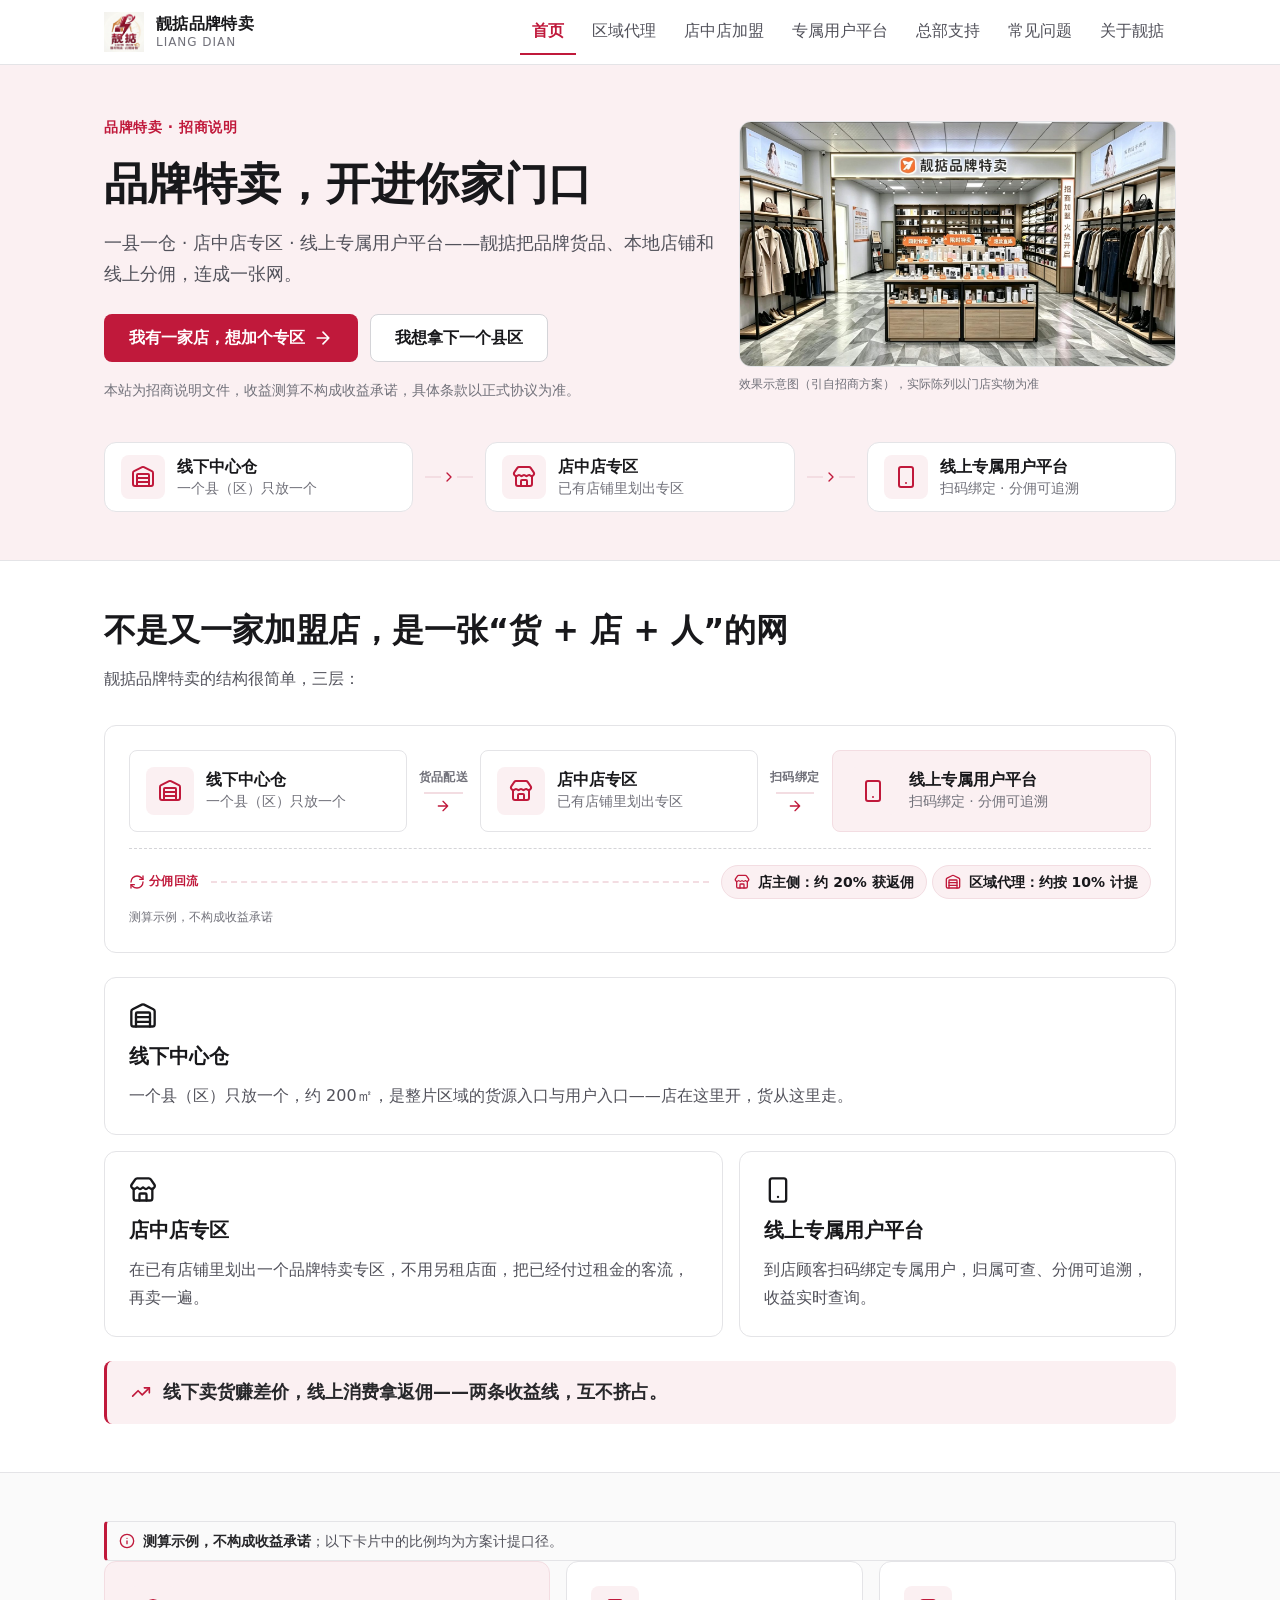
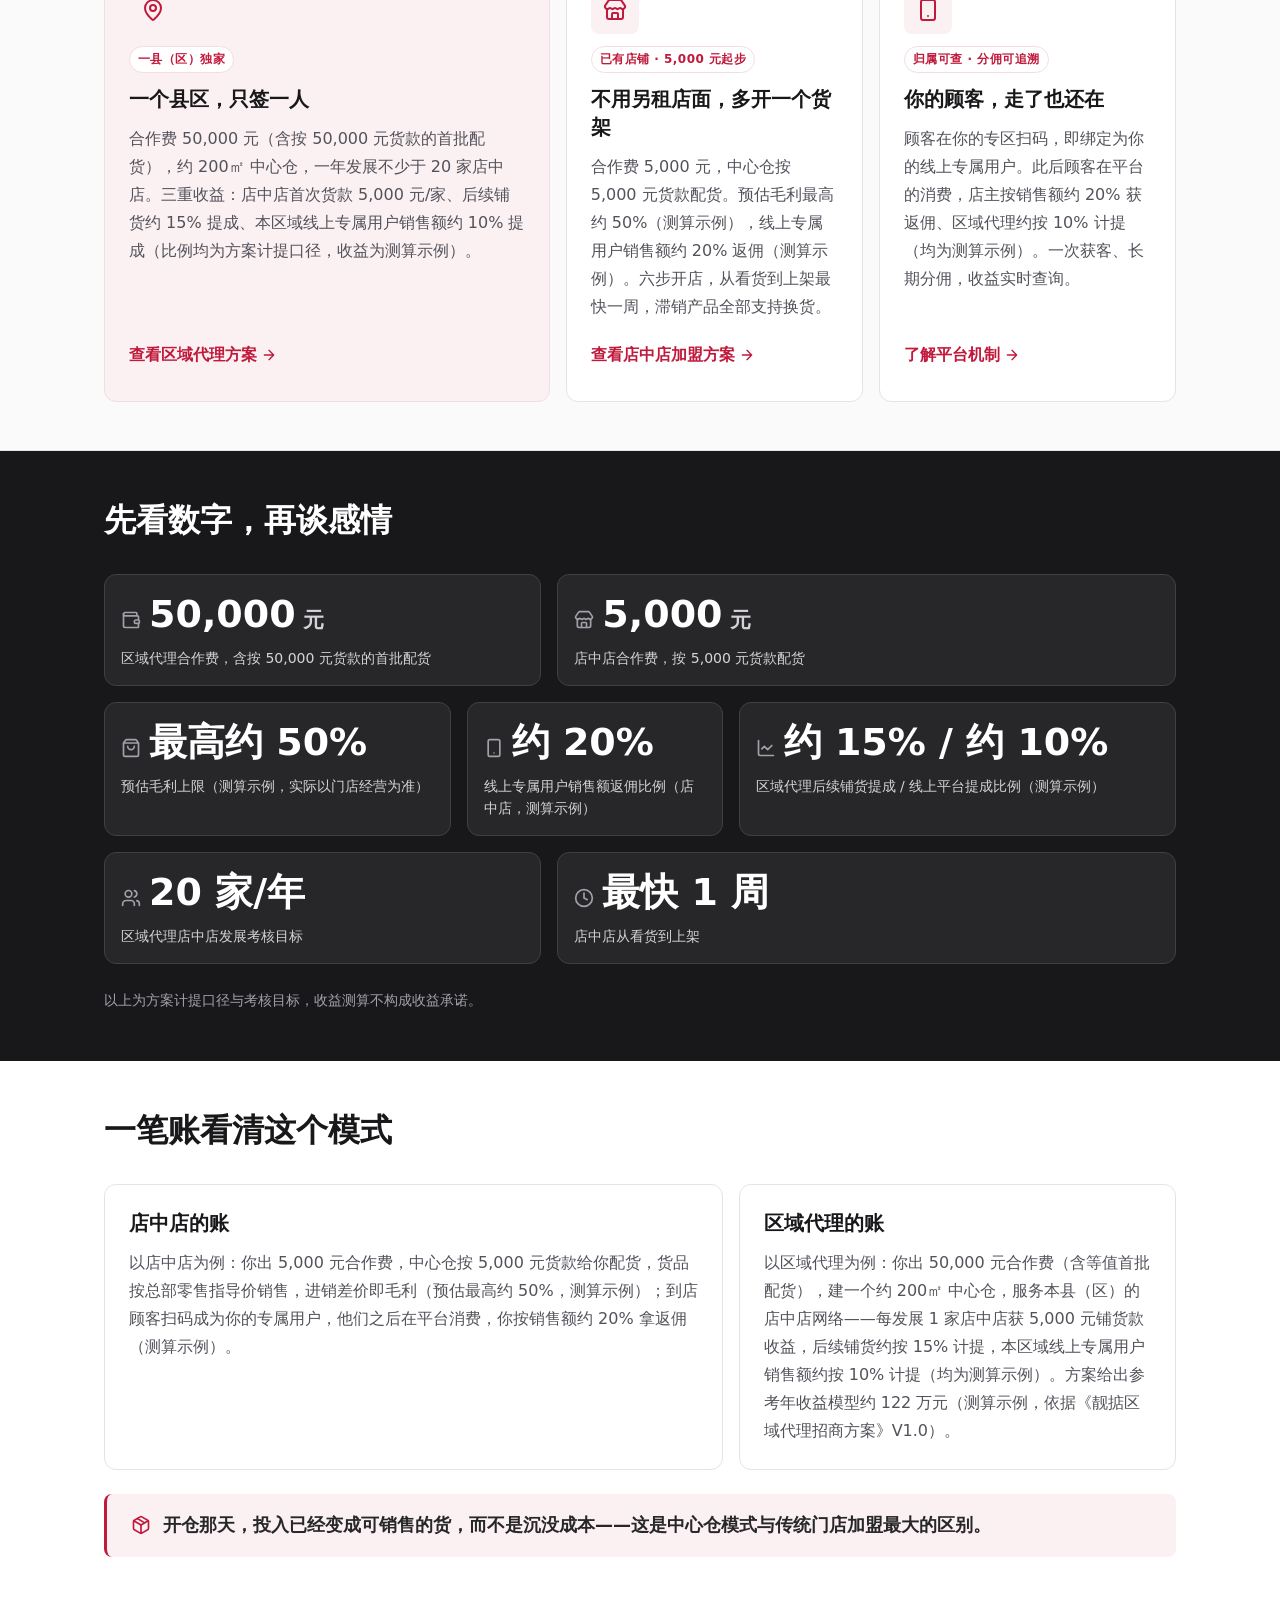
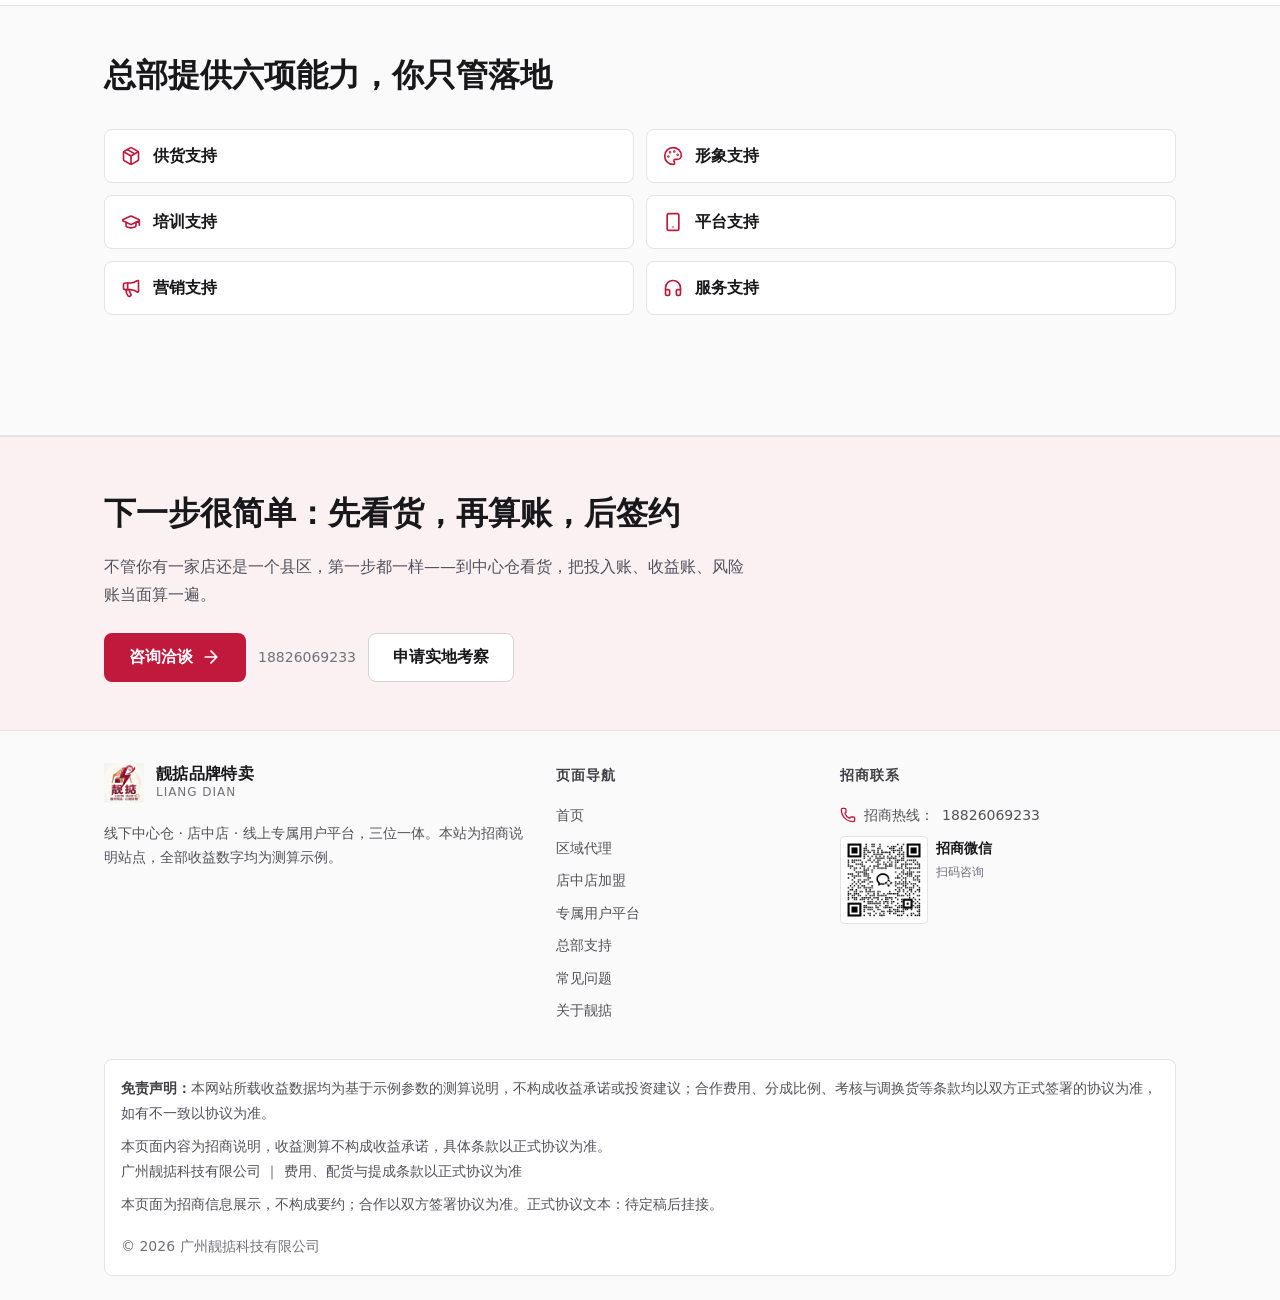
==== commit df97c8dd: "deploy: 同步自 liangdian-website@d28dd7a7c4588b65bfd3a3fc4146cbd4234bd929" ====
--- a/index.html
+++ b/index.html
@@ -13,4 +13,4 @@
 开仓那天，投入已经变成可销售的货，而不是沉没成本——这是中心仓模式与传统门店加盟最大的区别。
 </div> </div> </section>  <section class="section section-alt"> <div class="container"> <div class="section-head reveal"> <h2>总部提供六项能力，你只管落地</h2> </div> <ul class="support-chip-grid reveal"> <li class="support-chip"><svg class="icon" aria-hidden="true" focusable="false"><use href="#i-package"></use></svg>供货支持</li> <li class="support-chip"><svg class="icon" aria-hidden="true" focusable="false"><use href="#i-palette"></use></svg>形象支持</li> <li class="support-chip"><svg class="icon" aria-hidden="true" focusable="false"><use href="#i-graduation-cap"></use></svg>培训支持</li> <li class="support-chip"><svg class="icon" aria-hidden="true" focusable="false"><use href="#i-smartphone"></use></svg>平台支持</li> <li class="support-chip"><svg class="icon" aria-hidden="true" focusable="false"><use href="#i-megaphone"></use></svg>营销支持</li> <li class="support-chip"><svg class="icon" aria-hidden="true" focusable="false"><use href="#i-headphones"></use></svg>服务支持</li> </ul> <div class="hero-actions reveal"> <a class="btn btn-secondary" href="./support.html">查看总部支持详情
 <svg class="icon" aria-hidden="true" focusable="false"><use href="#i-arrow-right"></use></svg> </a> </div> </div> </section>  <section class="cta-band"> <div class="container"> <h2 class="reveal">下一步很简单：先看货，再算账，后签约</h2> <p class="reveal">不管你有一家店还是一个县区，第一步都一样——到中心仓看货，把投入账、收益账、风险账当面算一遍。</p> <div class="hero-actions reveal"> <a class="btn btn-primary" href="./about.html#consult">咨询洽谈
-<svg class="icon" aria-hidden="true" focusable="false"><use href="#i-arrow-right"></use></svg> </a> <span class="cta-note">18826069233</span> <a class="btn btn-secondary" href="./about.html#consult">申请实地考察</a> <span class="cta-note">【表单链接：待填】</span> </div> </div> </section>  </main> <footer class="site-footer"> <div class="container"> <div class="footer-grid"> <div class="footer-brand"> <a class="brand" href="./index.html"> <img src="./assets/img/logo.png" alt="靓掂品牌特卖标志" width="40" height="40"> <span class="brand-name"><strong>靓掂品牌特卖</strong><span>LIANG DIAN</span></span> </a> <p>线下中心仓 · 店中店 · 线上专属用户平台，三位一体。本站为招商说明站点，全部收益数字均为测算示例。</p> </div> <nav class="footer-col" aria-label="页脚导航"> <h3>页面导航</h3> <ul> <li><a href="./index.html">首页</a></li> <li><a href="./agent.html">区域代理</a></li> <li><a href="./store.html">店中店加盟</a></li> <li><a href="./platform.html">专属用户平台</a></li> <li><a href="./support.html">总部支持</a></li> <li><a href="./faq.html">常见问题</a></li> <li><a href="./about.html">关于靓掂</a></li> </ul> </nav> <div class="footer-col"> <h3>招商联系</h3> <ul class="footer-contact"> <li><svg class="icon" aria-hidden="true" focusable="false"><use href="#i-phone"></use></svg>招商热线：<a href="tel:18826069233">18826069233</a></li> <li class="qr-contact"><img src="./assets/img/contact_me_qr.png" alt="靓掂招商微信二维码" width="88" height="88" loading="lazy"><div class="qr-label"><strong>招商微信</strong><span>扫码咨询</span></div></li> </ul> </div> </div> <div class="footer-legal"> <p><strong>免责声明：</strong>本网站所载收益数据均为基于示例参数的测算说明，不构成收益承诺或投资建议；合作费用、分成比例、考核与调换货等条款均以双方正式签署的协议为准，如有不一致以协议为准。</p> <p class="legal-line">本页面内容为招商说明，收益测算不构成收益承诺，具体条款以正式协议为准。<br>广州靓掂科技有限公司 ｜ 费用、配货与提成条款以正式协议为准</p> <p class="legal-line">本页面为招商信息展示，不构成要约；合作以双方签署协议为准。正式协议文本：待定稿后挂接。</p> <div class="footer-copyright"> <span>© 2026 广州靓掂科技有限公司</span> </div> </div> </div> </footer> <script src="./assets/js/main.js"></script>  </body> </html>+<svg class="icon" aria-hidden="true" focusable="false"><use href="#i-arrow-right"></use></svg> </a> <span class="cta-note">18826069233</span> <a class="btn btn-secondary" href="./about.html#consult">申请实地考察</a> </div> </div> </section>  </main> <footer class="site-footer"> <div class="container"> <div class="footer-grid"> <div class="footer-brand"> <a class="brand" href="./index.html"> <img src="./assets/img/logo.png" alt="靓掂品牌特卖标志" width="40" height="40"> <span class="brand-name"><strong>靓掂品牌特卖</strong><span>LIANG DIAN</span></span> </a> <p>线下中心仓 · 店中店 · 线上专属用户平台，三位一体。本站为招商说明站点，全部收益数字均为测算示例。</p> </div> <nav class="footer-col" aria-label="页脚导航"> <h3>页面导航</h3> <ul> <li><a href="./index.html">首页</a></li> <li><a href="./agent.html">区域代理</a></li> <li><a href="./store.html">店中店加盟</a></li> <li><a href="./platform.html">专属用户平台</a></li> <li><a href="./support.html">总部支持</a></li> <li><a href="./faq.html">常见问题</a></li> <li><a href="./about.html">关于靓掂</a></li> </ul> </nav> <div class="footer-col"> <h3>招商联系</h3> <ul class="footer-contact"> <li><svg class="icon" aria-hidden="true" focusable="false"><use href="#i-phone"></use></svg>招商热线：<a href="tel:18826069233">18826069233</a></li> <li class="qr-contact"><img src="./assets/img/contact_me_qr.png" alt="靓掂招商微信二维码" width="88" height="88" loading="lazy"><div class="qr-label"><strong>招商微信</strong><span>扫码咨询</span></div></li> </ul> </div> </div> <div class="footer-legal"> <p><strong>免责声明：</strong>本网站所载收益数据均为基于示例参数的测算说明，不构成收益承诺或投资建议；合作费用、分成比例、考核与调换货等条款均以双方正式签署的协议为准，如有不一致以协议为准。</p> <p class="legal-line">本页面内容为招商说明，收益测算不构成收益承诺，具体条款以正式协议为准。<br>广州靓掂科技有限公司 ｜ 费用、配货与提成条款以正式协议为准</p> <p class="legal-line">本页面为招商信息展示，不构成要约；合作以双方签署协议为准。正式协议文本：待定稿后挂接。</p> <div class="footer-copyright"> <span>© 2026 广州靓掂科技有限公司</span> </div> </div> </div> </footer> <script src="./assets/js/main.js"></script>  </body> </html>
